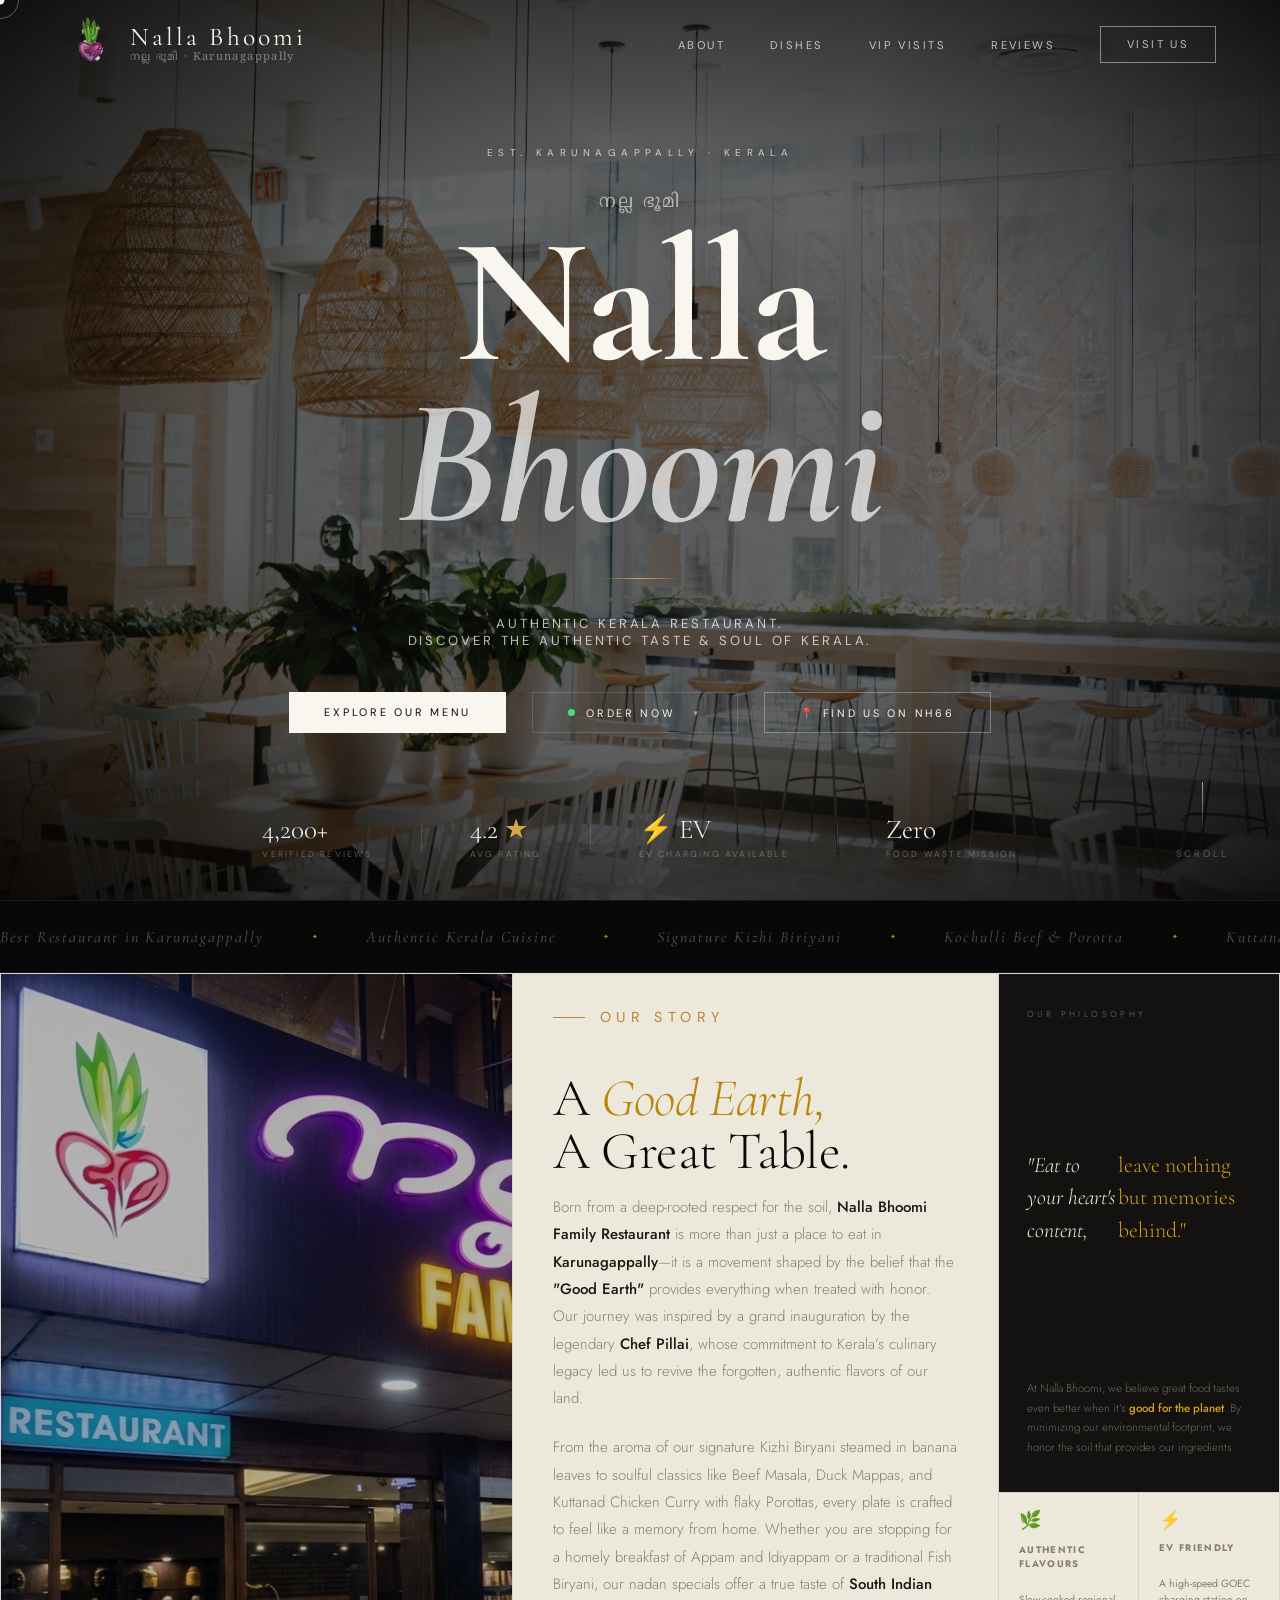
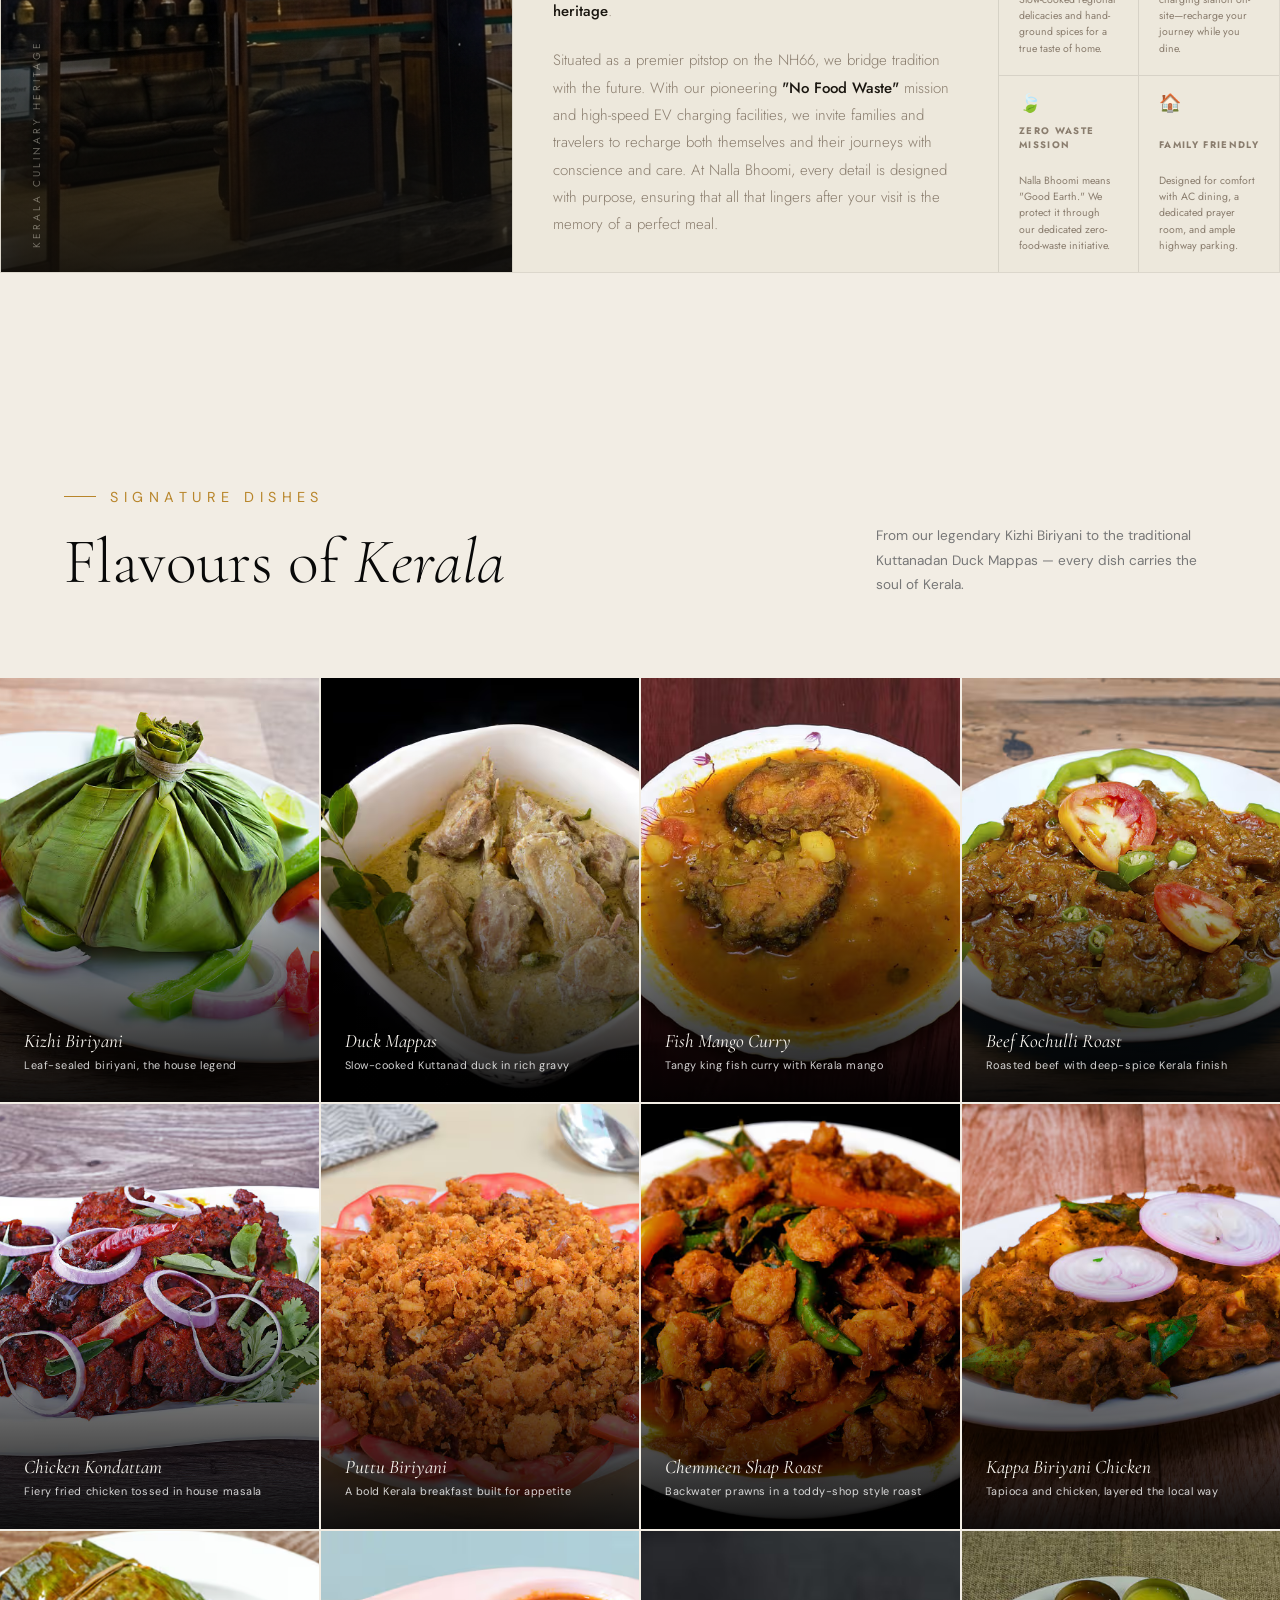
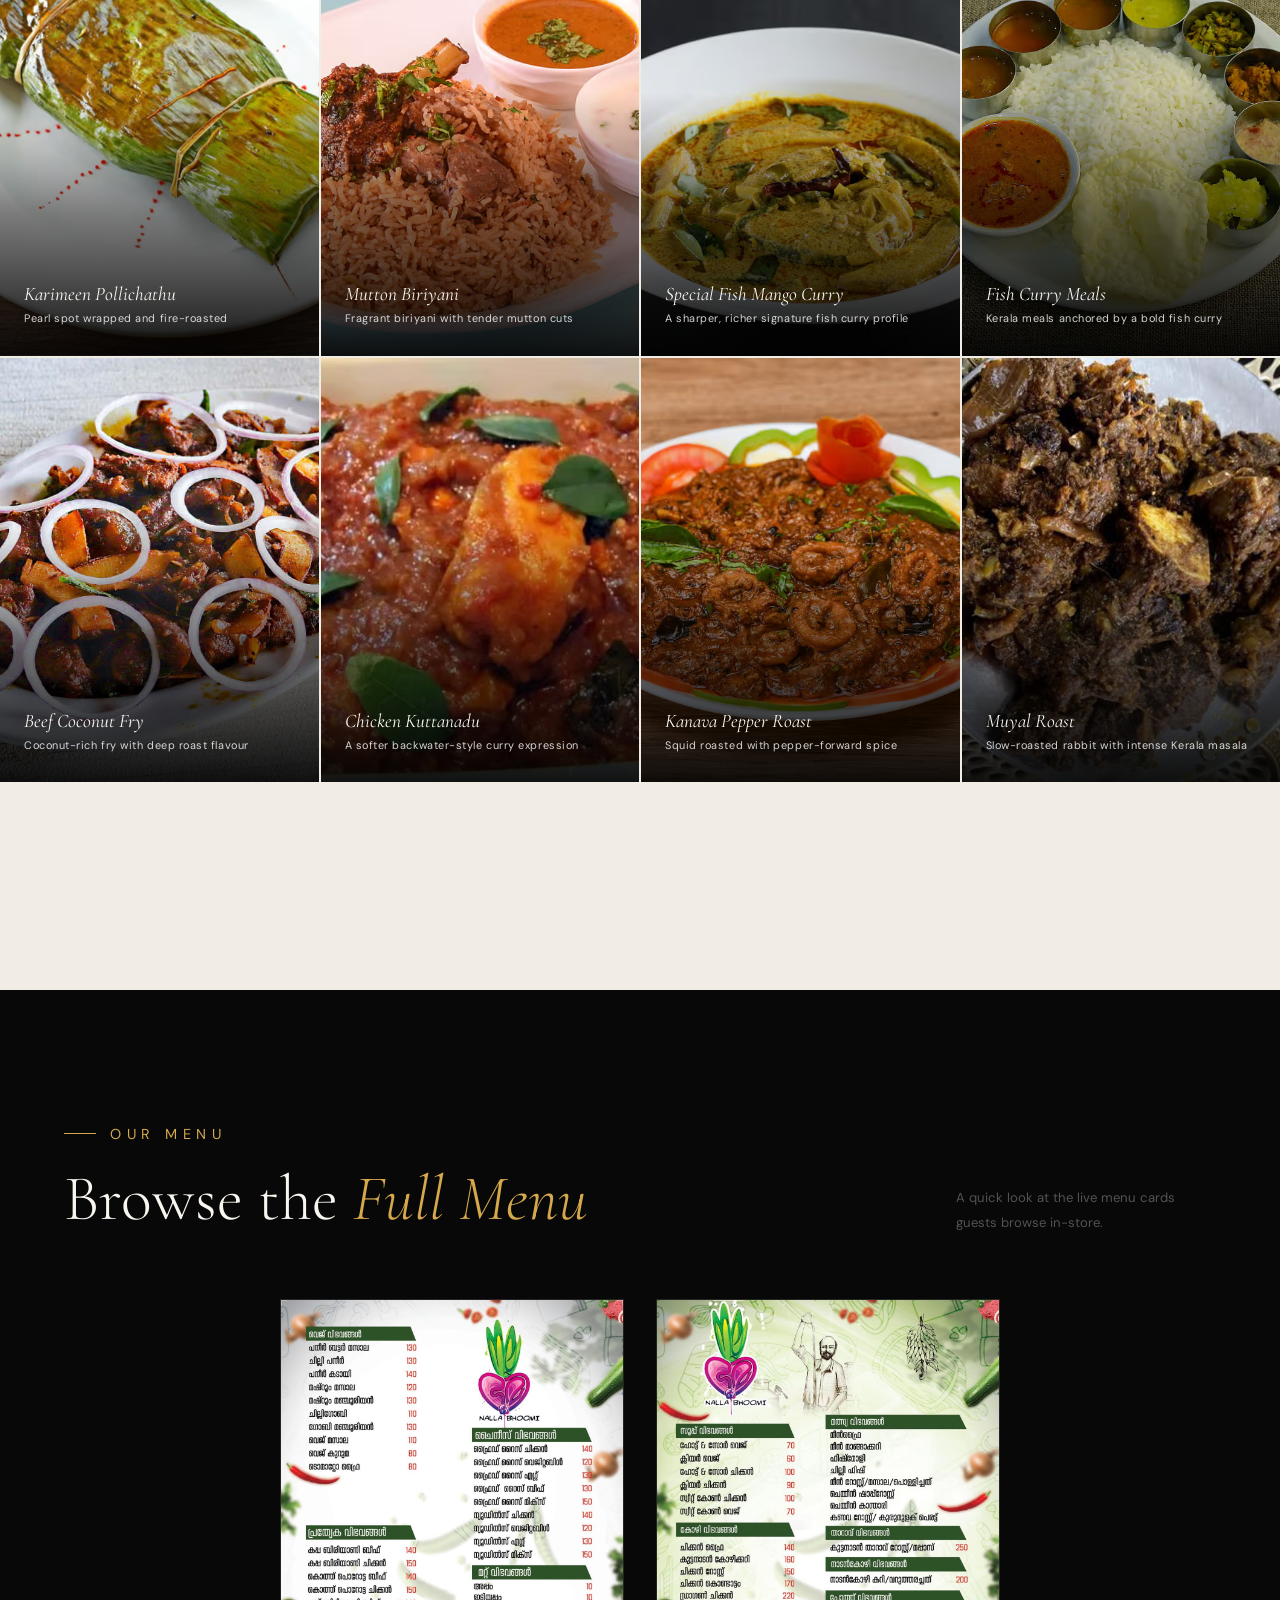
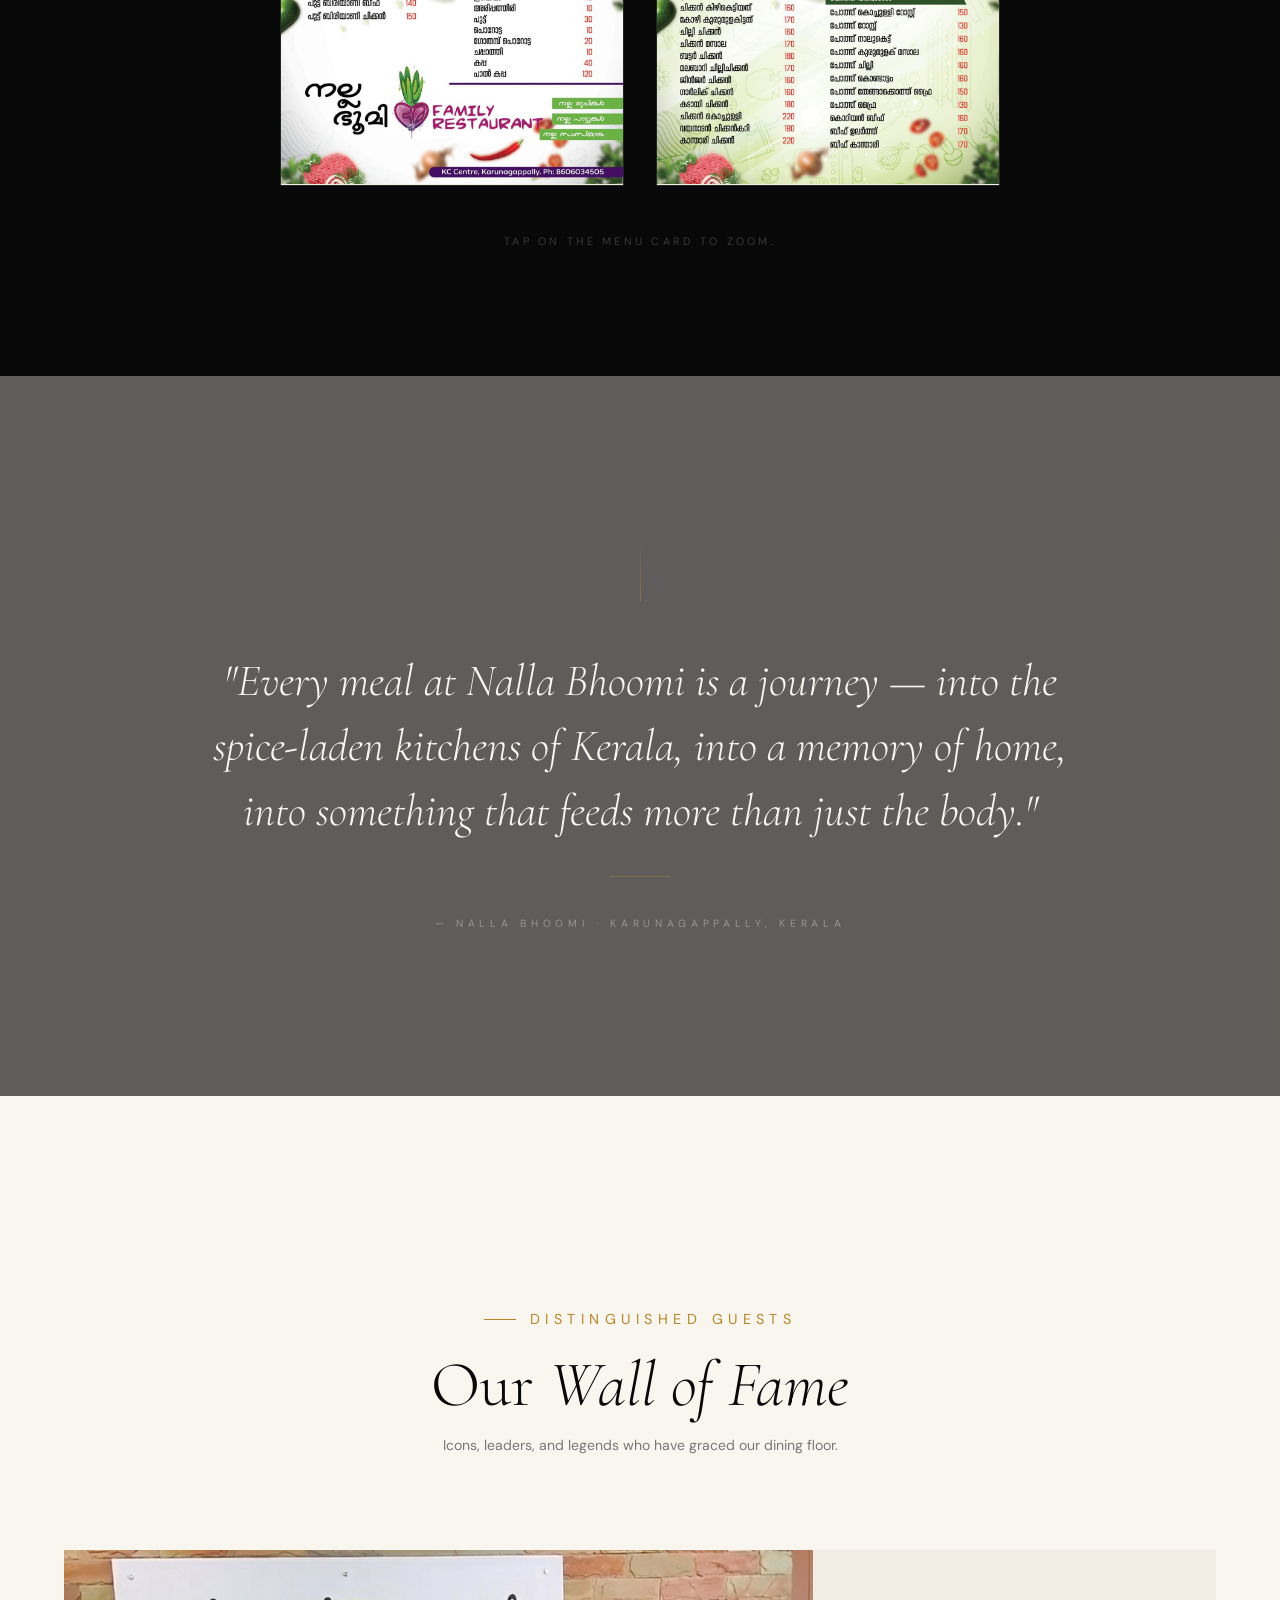
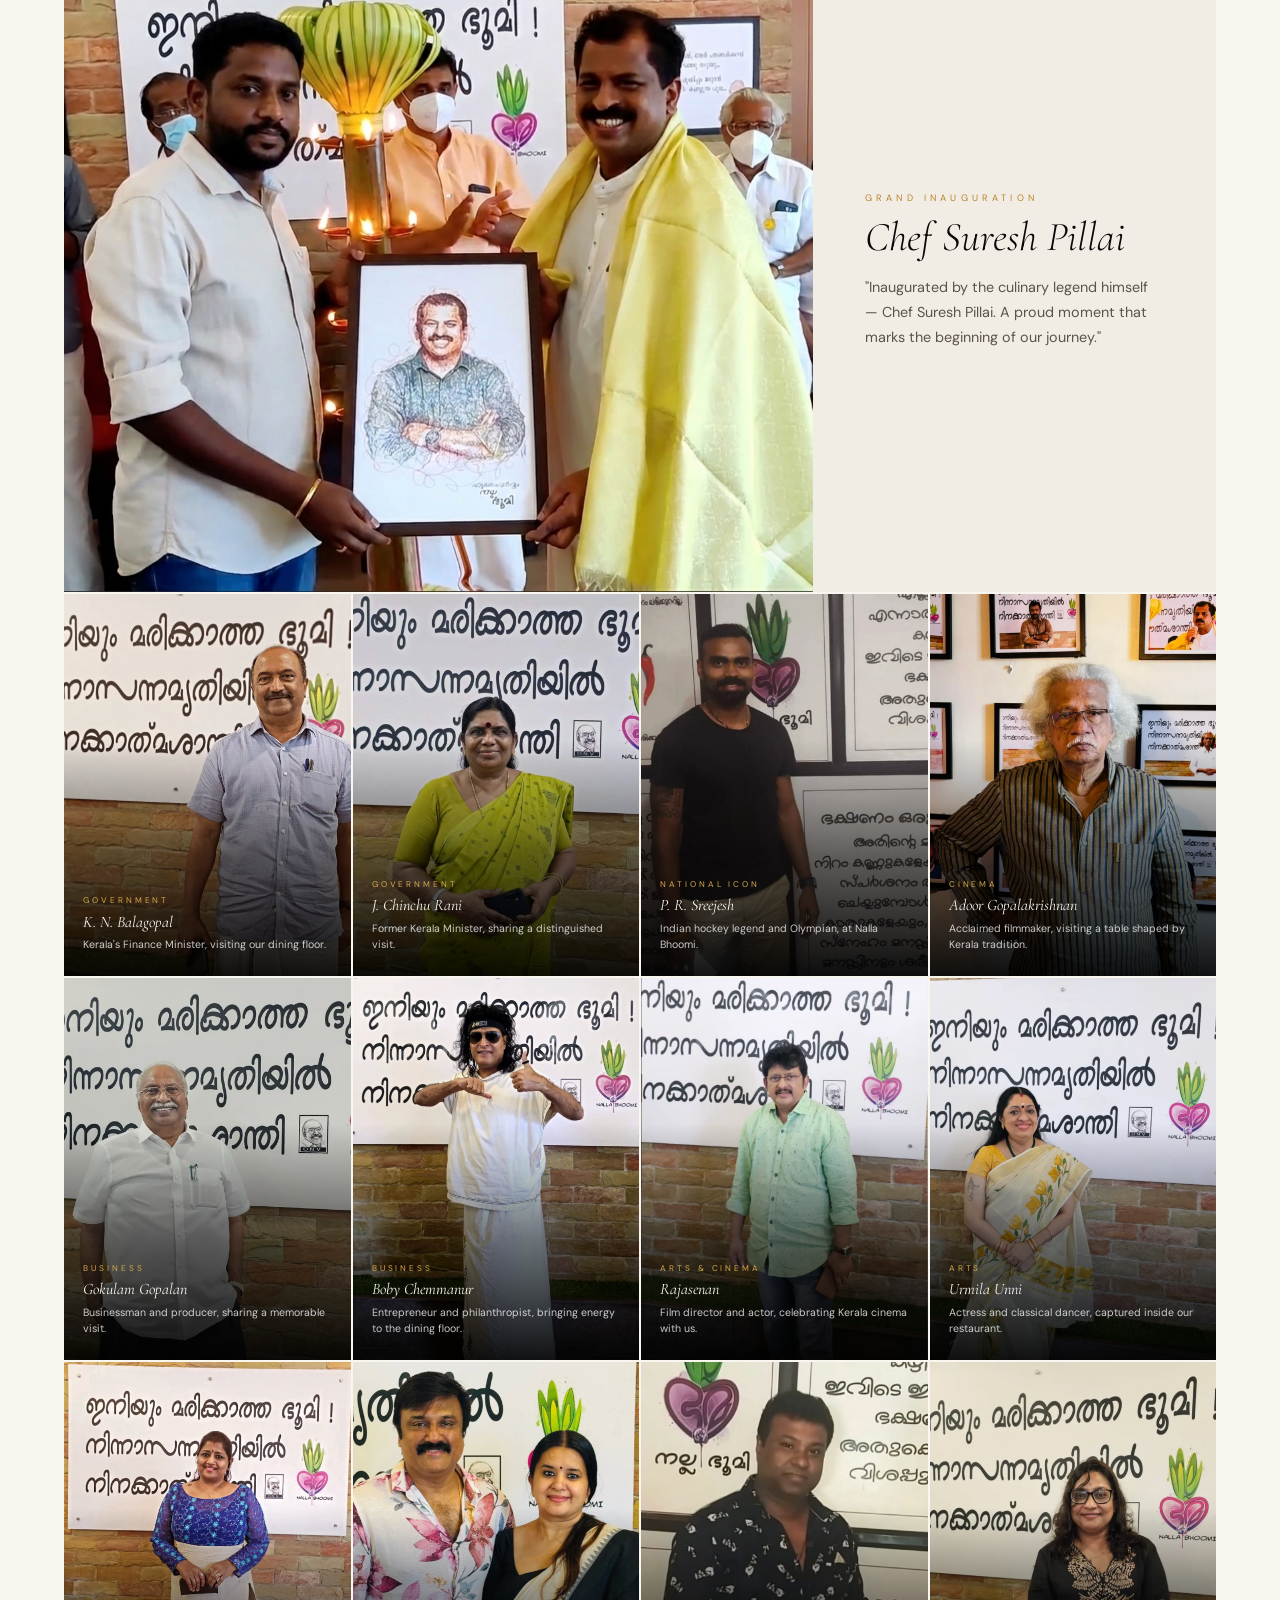
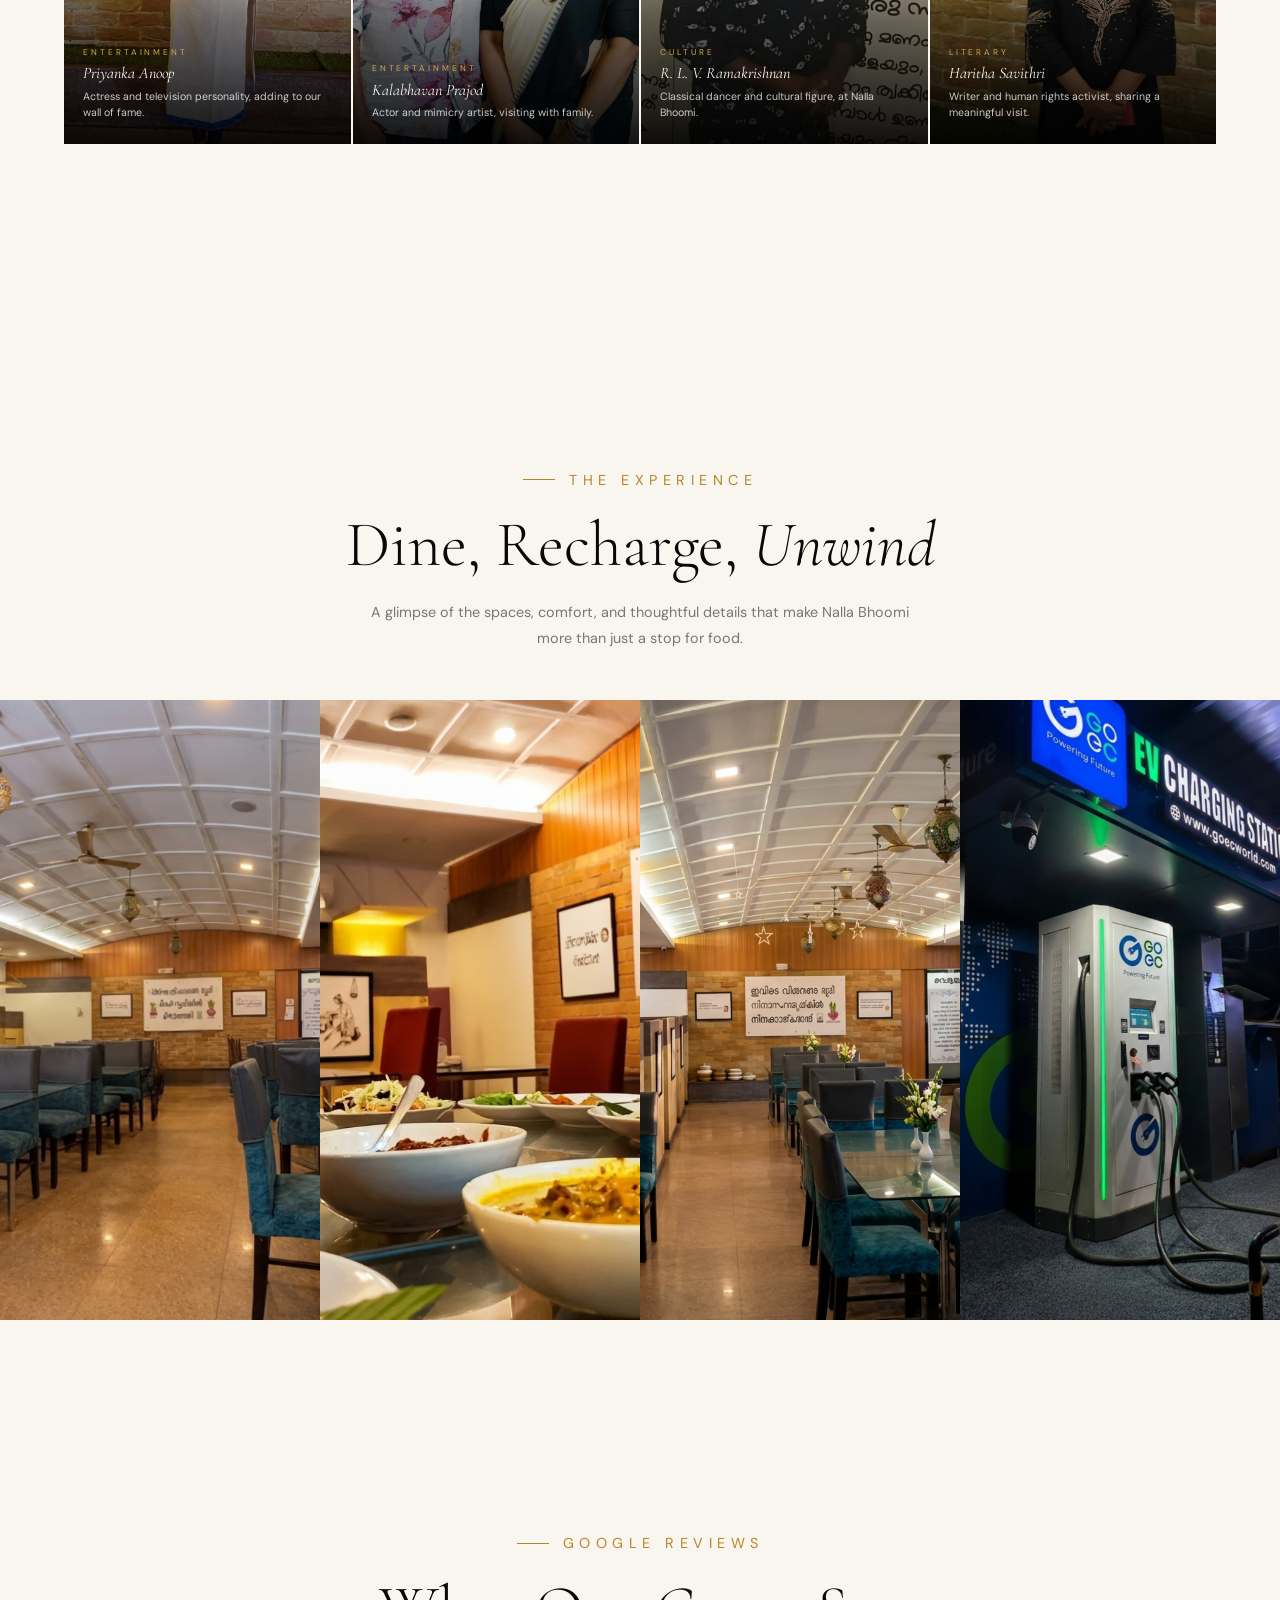
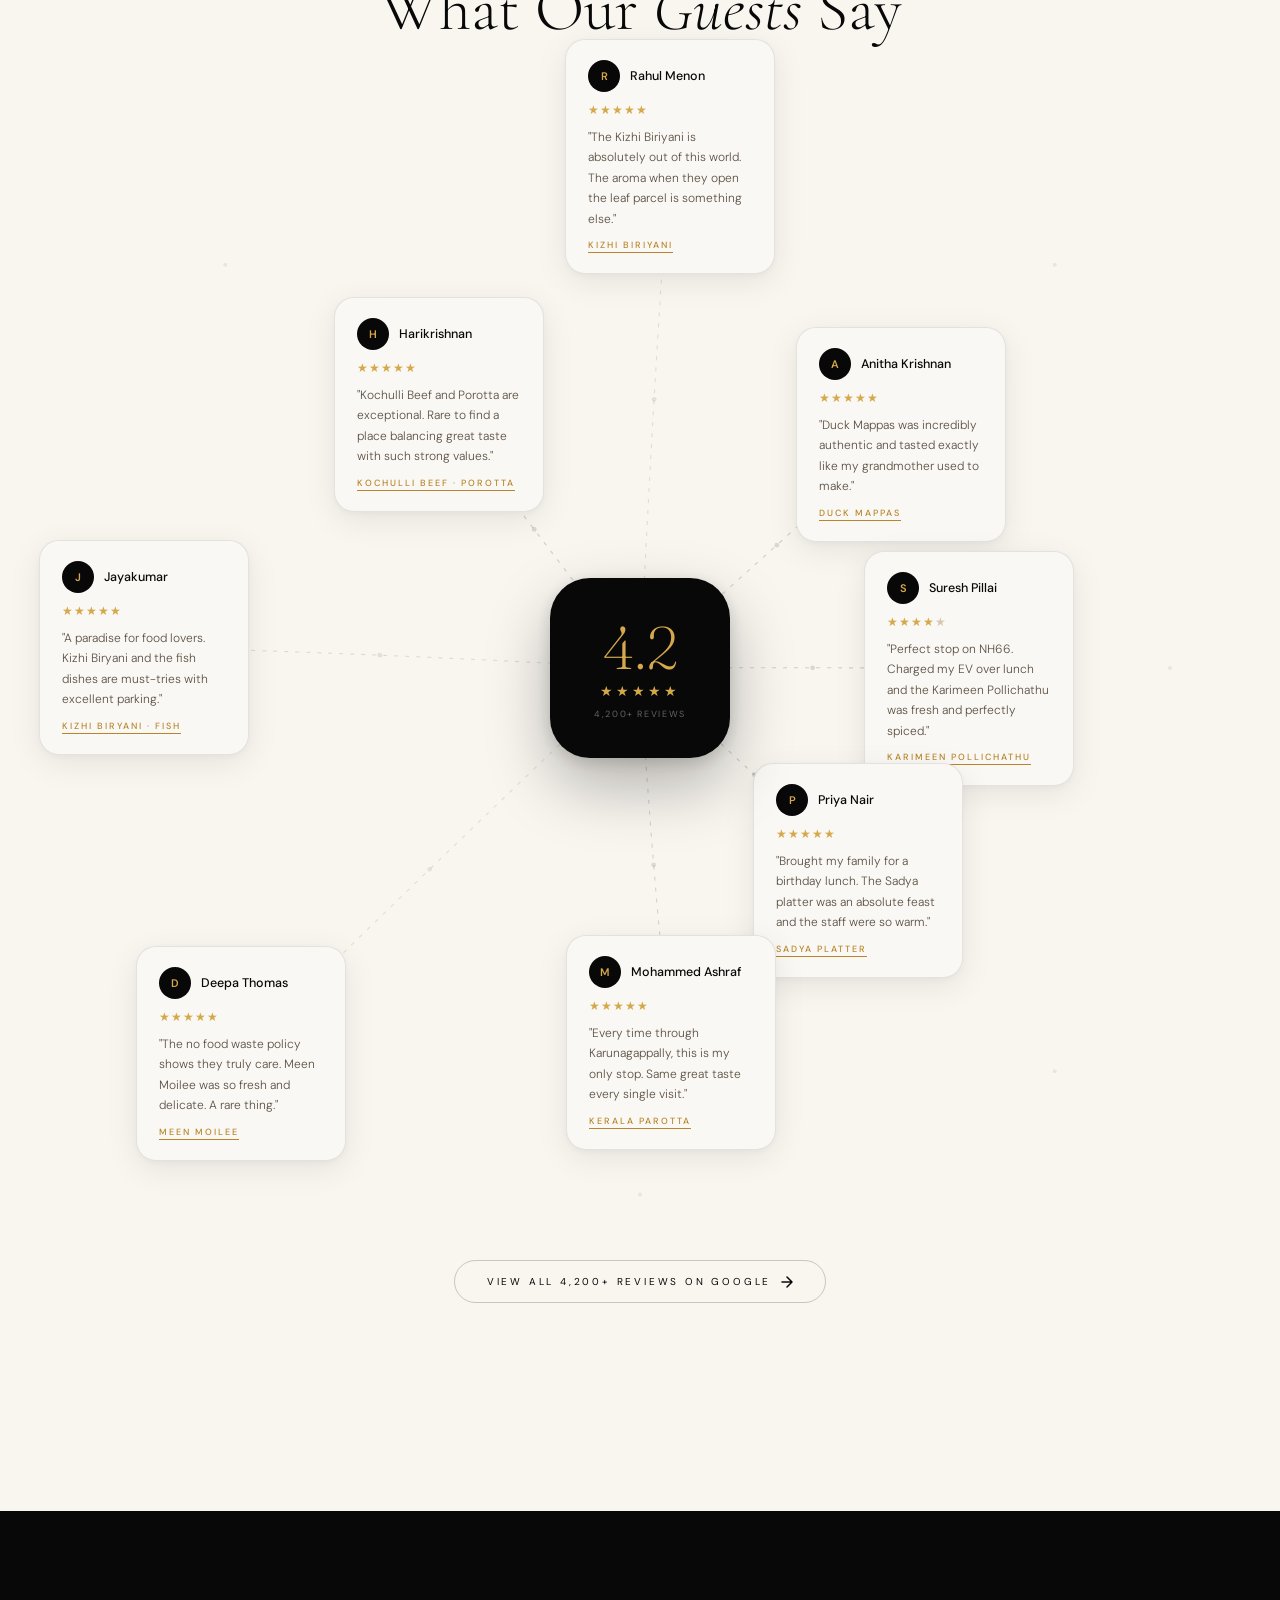
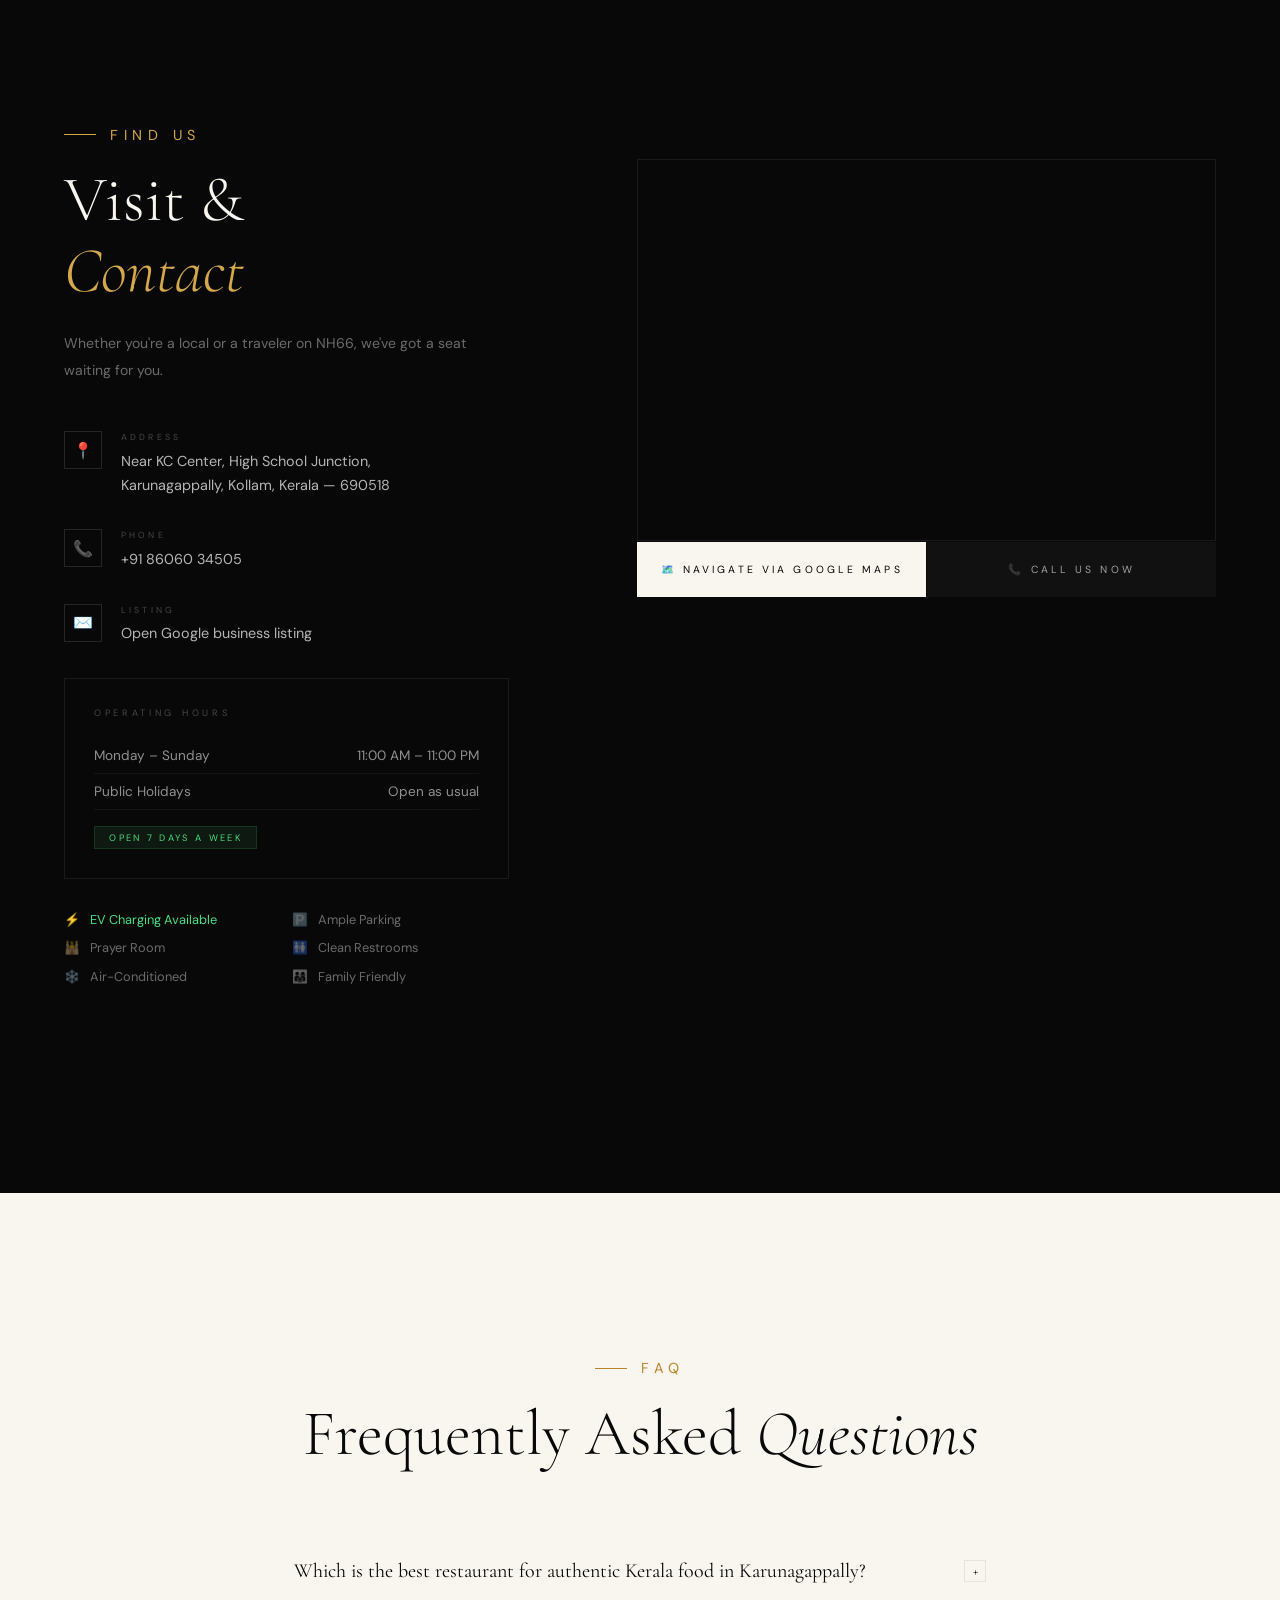
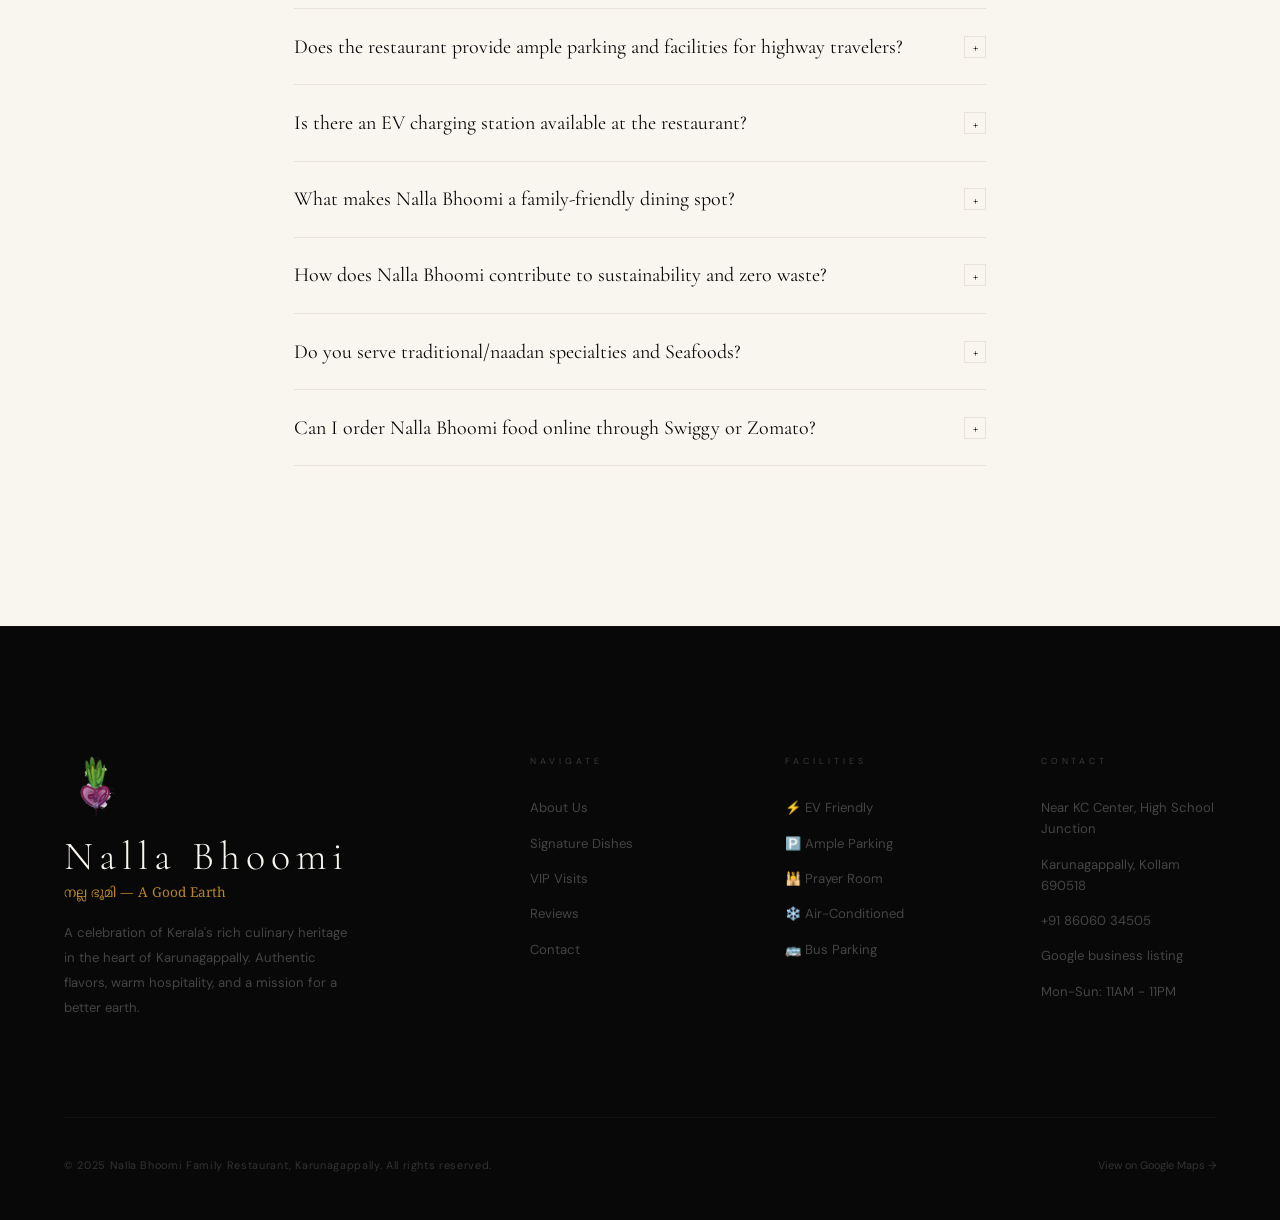
==== index.html @ 79437896 "Fix mobile hero behavior" ====
<!DOCTYPE html>
<html lang="en">
<head>
<meta charset="UTF-8">
<meta name="viewport" content="width=device-width, initial-scale=1.0">
<title>Nalla Bhoomi Family Restaurant Karunagappally | Best Kerala Food</title>
<meta name="description" content="Experience authentic Kerala traditions at Nalla Bhoomi, Karunagappally. Top-rated family dining with premium regional cuisine, EV charging, and a zero-waste mission.">
<link rel="preload" as="image" href="1image.jpg" fetchpriority="high">
<link href="https://fonts.googleapis.com/css2?family=Cormorant+Garamond:ital,wght@0,300;0,400;0,600;1,300;1,400;1,600&family=DM+Sans:wght@300;400;500&family=Fraunces:ital,opsz,wght@0,9..144,200;1,9..144,200&family=Jost:wght@300;400;500&family=Noto+Serif+Malayalam:wght@400;600&display=swap" rel="stylesheet">
<style>
*,*::before,*::after{margin:0;padding:0;box-sizing:border-box;}
:root{
  --black:#080808;
  --white:#f9f6f0;
  --off:#f2ede4;
  --gold:#b8852a;
  --gold-l:#d4a84b;
  --gray:#777;
  --light-gray:#e8e2d9;
}
html{scroll-behavior:smooth;}
body{font-family:'DM Sans',sans-serif;background:var(--white);color:var(--black);overflow-x:hidden;cursor:none;}
html,body{-ms-overflow-style:none;scrollbar-width:none;}
::-webkit-scrollbar{width:0;height:0;display:none;}

/* ─── CURSOR ─── */
#cur{position:fixed;width:9px;height:9px;background:var(--black);border-radius:50%;pointer-events:none;z-index:9999;transform:translate(-50%,-50%);transition:width .3s,height .3s,background .3s,opacity .3s;}
#cur-ring{position:fixed;width:38px;height:38px;border:1px solid rgba(0,0,0,.35);border-radius:50%;pointer-events:none;z-index:9998;transform:translate(-50%,-50%);transition:width .15s,height .15s,opacity .3s,border-color .3s;}
body.inv #cur{background:var(--white);}
body.inv #cur-ring{border-color:rgba(255,255,255,.3);}
#cur.hover{width:12px;height:12px;}
#cur-ring.hover{width:54px;height:54px;opacity:.28;}


/* ─── LOGO ─── */
.nav-logo-img { width: 54px; height: 54px; object-fit: contain; flex-shrink: 0; }
.nav-logo { display: flex; align-items: center; gap: .75rem; text-decoration: none; }
.nav-logo-text { display: flex; flex-direction: column; line-height: 1; }
.ft-logo-img { width: 64px; height: 64px; object-fit: contain; margin-bottom: .5rem; }


/* ─── ORDER DROPDOWN BUTTON ─── */
.h-order-wrap{position:relative;display:inline-block;z-index:30;}
.h-order-btn{background:transparent;color:var(--white);padding:.8rem 2.2rem;font-size:.68rem;letter-spacing:.25em;text-transform:uppercase;text-decoration:none;transition:all .3s;display:inline-flex;align-items:center;gap:.7rem;border:1px solid rgba(255,255,255,.15);cursor:none;font-family:'DM Sans',sans-serif;}
.h-order-btn:hover,.h-order-btn.active{border-color:rgba(255,255,255,.5);background:rgba(255,255,255,.05);}
.h-order-dot{width:7px;height:7px;border-radius:50%;background:#4ade80;flex-shrink:0;animation:calldot 1.8s ease-in-out infinite;}
.h-order-arrow{font-size:.5rem;opacity:.5;transition:transform .3s;margin-left:.3rem;}
.h-order-btn.active .h-order-arrow{transform:rotate(180deg);}
@keyframes calldot{0%,100%{opacity:1;transform:scale(1);}50%{opacity:.4;transform:scale(.7);}}
.h-order-drop{position:absolute;bottom:calc(100% + 10px);left:50%;transform:translateX(-50%);min-width:220px;background:rgba(8,8,8,.96);border:1px solid rgba(255,255,255,.12);backdrop-filter:blur(16px);display:none;flex-direction:column;z-index:100;overflow:hidden;box-shadow:0 24px 60px rgba(0,0,0,.35);}
.h-order-drop.open{display:flex;}
.h-order-item{display:flex;align-items:center;gap:.8rem;padding:1rem 1.4rem;text-decoration:none;color:rgba(255,255,255,.65);font-size:.65rem;letter-spacing:.2em;text-transform:uppercase;font-family:'DM Sans',sans-serif;transition:background .25s,color .25s;border-bottom:1px solid rgba(255,255,255,.06);}
.h-order-item:last-child{border-bottom:none;}
.h-order-item:hover{background:rgba(255,255,255,.05);color:var(--white);}
.h-order-item-dot{width:6px;height:6px;border-radius:50%;flex-shrink:0;}
.oi-call .h-order-item-dot{background:#4ade80;}
.oi-swiggy .h-order-item-dot{background:#fc8019;}
.oi-zomato .h-order-item-dot{background:#e23744;}
.h-order-item-label{display:flex;flex-direction:column;}
.h-order-item-label span:first-child{color:inherit;}
.h-order-item-label small{font-size:.55rem;color:rgba(255,255,255,.25);letter-spacing:.1em;text-transform:none;margin-top:.15rem;}

/* ─── LOADER ─── */
#loader{position:fixed;inset:0;background:var(--black);z-index:10000;display:flex;align-items:center;justify-content:center;flex-direction:column;transition:opacity .9s ease,visibility .9s ease;}
#loader.out{opacity:0;visibility:hidden;pointer-events:none;}
#loader > img{display:none;}
.ld-word{font-family:'Cormorant Garamond',serif;font-size:clamp(4rem,12vw,9rem);color:var(--white);font-weight:300;letter-spacing:.2em;overflow:hidden;display:flex;align-items:center;justify-content:center;gap:clamp(1rem,2vw,2rem);}
.ld-word img{width:clamp(72px,6.5vw,104px);height:auto;object-fit:contain;flex-shrink:0;}
.ld-ml{font-family:'Noto Serif Malayalam',serif;font-size:1.1rem;color:rgba(255,255,255,.3);letter-spacing:.2em;margin-top:.6rem;}
.ld-line{width:0;height:1px;background:linear-gradient(90deg,transparent,rgba(184,133,42,.8),transparent);margin-top:2rem;transition:width 1.6s cubic-bezier(.76,0,.24,1);}
.ld-line.on{width:220px;}
.ld-pct{font-size:.65rem;letter-spacing:.5em;text-transform:uppercase;color:rgba(255,255,255,.2);margin-top:1.2rem;transition:opacity .4s;}

/* ─── NAV ─── */
nav{position:fixed;top:0;left:0;right:0;z-index:500;padding:1rem 5vw;display:flex;justify-content:space-between;align-items:center;transition:transform .35s ease,opacity .35s ease,background .35s ease,backdrop-filter .35s ease,box-shadow .35s ease;will-change:transform,opacity;}
nav.nav-hidden{transform:translateY(-110%);opacity:0;pointer-events:none;}
.nav-logo{font-family:'Cormorant Garamond',serif;font-size:1.6rem;font-weight:400;color:var(--white);text-decoration:none;letter-spacing:.12em;}
.nav-logo span{font-family:'Noto Serif Malayalam',serif;font-size:.75rem;display:block;letter-spacing:.15em;color:rgba(255,255,255,.45);margin-top:1px;}
.nav-links{display:flex;gap:2.8rem;list-style:none;}
.nav-links a{color:rgba(255,255,255,.7);text-decoration:none;font-size:.7rem;letter-spacing:.22em;text-transform:uppercase;font-weight:400;position:relative;transition:color .3s;}
.nav-links a::after{content:'';position:absolute;bottom:-4px;left:0;width:0;height:1px;background:var(--white);transition:width .35s;}
.nav-links a:hover{color:var(--white);}
.nav-links a:hover::after{width:100%;}
.nav-cta{font-size:.65rem;letter-spacing:.2em;text-transform:uppercase;color:var(--white);text-decoration:none;border:1px solid rgba(255,255,255,.45);padding:.65rem 1.6rem;transition:all .3s;}
.nav-cta:hover{background:var(--white);color:var(--black);}

/* ─── MOBILE HERO EMBED ─── */
.hero-mobile-only{display:none;}
.hero-mobile-frame{width:100%;height:100%;border:0;display:block;}

/* ─── HERO ─── */
.hero{height:100vh;min-height:680px;background:var(--black);display:flex;flex-direction:column;align-items:center;justify-content:flex-start;position:relative;overflow:hidden;padding-top:90px;}
#h-bg{position:absolute;inset:0;background:url('1image.jpg') center/cover;opacity:.42;will-change:transform;}
.h-vignette{position:absolute;inset:0;background:radial-gradient(ellipse at center,rgba(0,0,0,.0) 45%,rgba(0,0,0,.85) 100%);}
.h-grain{position:absolute;inset:0;opacity:.04;background-image:url("data:image/svg+xml,%3Csvg viewBox='0 0 256 256' xmlns='http://www.w3.org/2000/svg'%3E%3Cfilter id='n'%3E%3CfeTurbulence type='fractalNoise' baseFrequency='0.9' numOctaves='4'/%3E%3C/filter%3E%3Crect width='100%25' height='100%25' filter='url(%23n)' opacity='1'/%3E%3C/svg%3E");background-size:200px;}
.h-content{position:relative;z-index:2;text-align:center;padding:0 2rem;flex:1;display:flex;flex-direction:column;align-items:center;justify-content:center;}
.h-eyebrow{font-size:.62rem;letter-spacing:.55em;text-transform:uppercase;color:rgba(255,255,255,.72);text-shadow:0 4px 18px rgba(0,0,0,.35);margin-bottom:2rem;opacity:0;transform:translateY(18px);animation:fu 1s ease 1.8s forwards;}
.h-ml{font-family:'Noto Serif Malayalam',serif;font-size:1.15rem;color:rgba(255,255,255,.58);text-shadow:0 4px 18px rgba(0,0,0,.35);letter-spacing:.1em;margin-bottom:.4rem;opacity:0;animation:fu 1s ease 2s forwards;}
.h-title{font-family:'Cormorant Garamond',serif;font-size:clamp(5rem,14vw,13rem);font-weight:300;color:var(--white);line-height:.9;letter-spacing:-.01em;opacity:0;transform:translateY(50px);animation:fu 1.4s cubic-bezier(.16,1,.3,1) 2.1s forwards;}
.h-title em{font-style:italic;color:rgba(255,255,255,.7);}
.h-rule{width:80px;height:1px;background:linear-gradient(90deg,transparent,var(--gold-l),transparent);margin:2.2rem auto;opacity:0;animation:fu 1s ease 2.5s forwards;}
.h-sub{font-size:.82rem;letter-spacing:.22em;text-transform:uppercase;color:rgba(255,255,255,.72);text-shadow:0 4px 18px rgba(0,0,0,.35);opacity:0;animation:fu 1s ease 2.7s forwards;}
.h-actions{display:flex;gap:1.6rem;justify-content:center;margin-top:2.7rem;opacity:0;animation:fu 1s ease 3s forwards;flex-wrap:wrap;}
.h-btn-p{background:var(--white);color:var(--black);padding:.8rem 2.2rem;font-size:.68rem;letter-spacing:.25em;text-transform:uppercase;text-decoration:none;transition:all .3s;}
.h-btn-p:hover{background:rgba(255,255,255,.92);transform:translateY(-2px);}
.h-btn-s{border:1px solid rgba(255,255,255,.3);color:var(--white);padding:.8rem 2.2rem;font-size:.68rem;letter-spacing:.25em;text-transform:uppercase;text-decoration:none;transition:all .3s;}
.h-btn-s:hover{border-color:var(--white);background:rgba(255,255,255,.08);}

.h-stats{position:relative;z-index:2;display:flex;justify-content:center;gap:3rem;opacity:0;animation:fu 1s ease 3.3s forwards;flex-wrap:nowrap;padding:0 4vw;margin-top:auto;padding-top:1.65rem;padding-bottom:2.5rem;}
.h-stat-num{font-family:'Cormorant Garamond',serif;font-size:1.7rem;font-weight:300;color:var(--white);line-height:1;}
.gold-star{color:var(--gold-l);text-shadow:0 0 14px rgba(212,168,75,.22),0 0 28px rgba(212,168,75,.12);}
.h-stat-lbl{font-size:.55rem;letter-spacing:.25em;text-transform:uppercase;color:rgba(255,255,255,.3);margin-top:.3rem;}
.h-divider{width:1px;height:30px;background:rgba(255,255,255,.12);align-self:center;}
.h-scroll{position:absolute;bottom:2.5rem;right:4vw;display:flex;flex-direction:column;align-items:center;gap:.8rem;color:rgba(255,255,255,.3);font-size:.6rem;letter-spacing:.3em;text-transform:uppercase;z-index:2;opacity:0;animation:fu 1s ease 3.5s forwards;}
.h-scroll-bar{width:1px;height:52px;background:linear-gradient(to bottom,rgba(255,255,255,.6),transparent);animation:sb 2s ease-in-out infinite;}
@keyframes sb{0%,100%{transform:scaleY(0);transform-origin:top;opacity:0;}50%{transform:scaleY(1);transform-origin:top;opacity:1;}}
@keyframes fu{to{opacity:1;transform:translateY(0);}}

/* ─── MARQUEE ─── */
.mq{background:var(--black);padding:1.6rem 0;overflow:hidden;border-top:1px solid #1a1a1a;border-bottom:1px solid #1a1a1a;}
.mq-track{display:flex;gap:3rem;animation:mq 28s linear infinite;white-space:nowrap;}
.mq-item{font-family:'Cormorant Garamond',serif;font-size:1rem;font-style:italic;color:rgba(255,255,255,.3);letter-spacing:.12em;flex-shrink:0;}
.mq-dot{color:var(--gold);font-size:.45rem;align-self:center;flex-shrink:0;}
@keyframes mq{from{transform:translateX(0);}to{transform:translateX(-50%);}}

/* ─── SHARED ─── */
.wrap{max-width:1280px;margin:0 auto;padding:0 5vw;}
.s-tag{display:inline-flex;align-items:center;gap:.9rem;font-size:.9rem;letter-spacing:.38em;text-transform:uppercase;color:var(--gold);margin-bottom:1.35rem;}
.s-tag::before{content:'';display:block;width:32px;height:1px;background:var(--gold);}
.s-title{font-family:'Cormorant Garamond',serif;font-size:clamp(2.4rem,5vw,4.5rem);font-weight:300;line-height:1.1;}
.s-title em{font-style:italic;}

/* ─── ABOUT ─── */
.about{padding:0;background:#ede8dc;overflow:hidden;}
.about .wrap{max-width:none;padding:0;width:100%;}
.about-panel{
  display:grid;
  grid-template-columns:40% 1px minmax(0,1.08fr) 1px 280px;
  background:#ede8dc;
  border:1px solid rgba(26,22,16,.08);
  width:100%;
  min-height:100svh;
  height:100svh;
}
.about-rule{background:rgba(26,22,16,.1);}
.about-photo{position:relative;overflow:hidden;min-height:0;height:100%;}
.about-photo-img{
  width:100%;
  height:100%;
  object-fit:cover;
  object-position:0% center;
  filter:brightness(.72) saturate(.9);
  transform:scale(1.02);
  animation:aboutPan 16s cubic-bezier(.45,0,.55,1) infinite alternate;
  will-change:object-position;
}
.about-photo-caption{
  position:absolute;
  left:0;
  right:0;
  bottom:0;
  padding:32px 28px 24px;
  background:linear-gradient(to top,rgba(14,12,9,.85) 0%,transparent 100%);
  display:flex;
  align-items:flex-end;
  justify-content:space-between;
}
.about-photo-caption-text{
  writing-mode:vertical-rl;
  text-orientation:mixed;
  transform:rotate(180deg);
  font-size:10px;
  letter-spacing:.3em;
  text-transform:uppercase;
  color:rgba(240,235,220,.4);
  font-weight:400;
  font-family:'Jost',sans-serif;
}
.about-photo-score{text-align:right;}
.about-photo-score-num{
  font-family:'Cormorant Garamond',serif;
  font-size:46px;
  font-weight:300;
  color:#d4a84b;
  line-height:1;
}
.about-photo-score-stars{
  display:block;
  margin-top:2px;
  font-size:13px;
  letter-spacing:3px;
  color:#d4a84b;
}
.about-photo-score-label{
  display:block;
  margin-top:3px;
  font-size:8.5px;
  letter-spacing:.22em;
  text-transform:uppercase;
  color:rgba(240,235,220,.35);
  font-family:'Jost',sans-serif;
}
.about-main{
  display:flex;
  flex-direction:column;
  justify-content:space-between;
  padding:34px 40px 30px;
  min-height:0;
  height:100%;
  overflow:hidden;
}
.about-eyebrow{
  display:flex;
  align-items:center;
  gap:10px;
  font-size:8px;
  letter-spacing:.42em;
  text-transform:uppercase;
  color:#b8860b;
  font-weight:500;
  font-family:'Jost',sans-serif;
}
.about-eyebrow::before{
  content:'';
  width:28px;
  height:1px;
  background:#b8860b;
}
.about-headline{
  flex:1;
  display:flex;
  align-items:center;
  padding:24px 0 16px;
}
.about-headline h2{
  font-family:'Cormorant Garamond',serif;
  font-size:clamp(40px,4.15vw,66px);
  font-weight:300;
  line-height:1;
  letter-spacing:-.01em;
}
.about-headline h2 em{font-style:italic;color:#b8860b;}
.about-body{
  font-family:'Jost',sans-serif;
  font-size:15px;
  line-height:1.82;
  color:#8a7d6e;
  font-weight:300;
  max-width:500px;
  margin-bottom:22px;
}
.about-body strong{color:#1a1610;font-weight:500;}
.about-feats{
  display:grid;
  grid-template-columns:1fr 1fr;
  gap:1px;
  background:rgba(26,22,16,.1);
  border:1px solid rgba(26,22,16,.1);
  border-radius:14px;
  overflow:hidden;
}
.about-feat{
  background:#ede8dc;
  padding:16px 18px;
  display:flex;
  align-items:flex-start;
  gap:12px;
  transition:background .25s ease;
}
.about-feat:hover{background:#e2dace;}
.about-feat-icon{font-size:19px;flex-shrink:0;margin-top:1px;}
.about-feat-t{
  font-family:'Jost',sans-serif;
  font-size:13px;
  font-weight:500;
  letter-spacing:.03em;
  margin-bottom:3px;
}
.about-feat-d{
  font-family:'Jost',sans-serif;
  font-size:11px;
  color:#8a7d6e;
  font-weight:300;
  line-height:1.55;
}
.about-bottom{
  display:flex;
  align-items:center;
  justify-content:space-between;
  padding-top:20px;
  margin-top:20px;
  border-top:1px solid rgba(26,22,16,.1);
}
.about-location{
  font-family:'Jost',sans-serif;
  font-size:10.5px;
  letter-spacing:.12em;
  color:#8a7d6e;
  text-transform:uppercase;
}
.about-cta{
  display:inline-flex;
  align-items:center;
  gap:10px;
  font-family:'Jost',sans-serif;
  font-size:9.5px;
  letter-spacing:.3em;
  text-transform:uppercase;
  font-weight:500;
  color:#1a1610;
  text-decoration:none;
  border-bottom:1px solid currentColor;
  padding-bottom:2px;
  transition:gap .3s,color .2s;
}
.about-cta:hover{gap:16px;color:#b8860b;}
.about-sidebar{display:flex;flex-direction:column;overflow:hidden;}
.about-manifesto{
  background:#141210;
  flex:1;
  padding:34px 28px;
  display:flex;
  flex-direction:column;
  justify-content:space-between;
}
.about-manifesto-label{
  font-family:'Jost',sans-serif;
  font-size:8.5px;
  letter-spacing:.4em;
  text-transform:uppercase;
  color:rgba(240,235,220,.3);
  margin-bottom:16px;
}
.about-manifesto-quote{
  font-family:'Cormorant Garamond',serif;
  font-size:clamp(18px,1.7vw,24px);
  font-weight:300;
  font-style:italic;
  line-height:1.5;
  color:#f0ebe0;
  flex:1;
  display:flex;
  align-items:center;
}
.about-manifesto-quote span{color:#d4a017;font-style:normal;}
.about-manifesto-footer{
  margin-top:20px;
  font-family:'Jost',sans-serif;
  font-size:11.5px;
  line-height:1.7;
  color:rgba(240,235,220,.4);
  font-weight:300;
}
.about-manifesto-footer strong{color:#d4a017;font-weight:500;}
.about-stats{
  border-top:1px solid rgba(26,22,16,.1);
  display:grid;
  grid-template-columns:1fr 1fr;
}
.about-stat{
  min-height:132px;
  padding:18px 20px;
  border-bottom:1px solid rgba(26,22,16,.1);
  border-right:1px solid rgba(26,22,16,.1);
  transition:background .2s;
  display:flex;
  flex-direction:column;
  justify-content:space-between;
  gap:12px;
}
.about-stat:hover{background:#e2dace;}
.about-stat:nth-child(2n){border-right:none;}
.about-stat:nth-last-child(-n+2){border-bottom:none;}
.about-stat-icon{
  font-size:18px;
  line-height:1;
}
.about-stat-num{
  font-family:'Cormorant Garamond',serif;
  font-size:26px;
  font-weight:300;
  color:#b8860b;
  line-height:1;
}
.about-stat-label{
  font-family:'Jost',sans-serif;
  font-size:9.5px;
  letter-spacing:.14em;
  text-transform:uppercase;
  color:#8a7d6e;
}
.about-stat-copy{
  font-family:'Jost',sans-serif;
  font-size:10.5px;
  line-height:1.55;
  color:#8a7d6e;
}
@keyframes aboutPan{
  from{object-position:0% center;}
  to{object-position:50% center;}
}

/* ─── DISHES ─── */
.dishes{padding:13rem 0;background:var(--off);}
.dishes-head{display:flex;justify-content:space-between;align-items:flex-end;margin-bottom:5rem;}
.dishes-grid{display:grid;grid-template-columns:repeat(4,1fr);gap:2px;}
.dish-card{position:relative;aspect-ratio:3/4;overflow:hidden;cursor:none;background:#ddd6c8;}
.dish-card img,.dish-ph-wrap{width:100%;height:100%;object-fit:cover;display:block;}
.dish-ph-wrap{display:flex;flex-direction:column;align-items:center;justify-content:center;gap:.7rem;background:linear-gradient(145deg,#e8dfd3,#d5cab8);}
.dish-ph-icon{font-size:2.2rem;opacity:.45;}
.dish-ph-name{font-family:'Cormorant Garamond',serif;font-size:.95rem;font-style:italic;color:#7a6e60;text-align:center;padding:0 .8rem;line-height:1.4;}
.dish-ph-hint{font-size:.58rem;letter-spacing:.15em;text-transform:uppercase;color:#a89d8e;margin-top:.1rem;}
.dish-card img{transition:transform .8s cubic-bezier(.76,0,.24,1),filter .5s;}
.dish-card:hover img{transform:scale(1.1);filter:brightness(1.08);}
.dish-overlay{position:absolute;inset:0;background:linear-gradient(to top,rgba(0,0,0,.92) 0%,rgba(0,0,0,.5) 34%,transparent 62%);opacity:1;transition:opacity .4s;}
.dish-card:hover .dish-overlay{opacity:1;}
.dish-info{position:absolute;bottom:0;left:0;right:0;padding:1.8rem 1.5rem;transform:none;transition:transform .45s;}
.dish-card:hover .dish-info{transform:none;}
.dish-name{font-family:'Cormorant Garamond',serif;font-size:1.2rem;font-style:italic;color:var(--white);display:block;}
.dish-desc{font-size:.68rem;color:rgba(255,255,255,.82);margin-top:.3rem;letter-spacing:.05em;}
.dish-tag{font-size:.55rem;letter-spacing:.35em;text-transform:uppercase;color:var(--gold-l);margin-bottom:.4rem;opacity:1;transform:none;transition:opacity .4s .05s,transform .4s .05s;}
.dish-card:hover .dish-tag{opacity:1;transform:none;}

/* ─── MENU GALLERY ─── */
.menu-gal{background:var(--black);}
.mg-header{padding:8rem 5vw 4rem;display:flex;justify-content:space-between;align-items:flex-end;}
.mg-header .s-title{color:var(--white);}
.mg-header .s-title em{color:var(--gold-l);}
.mg-header .s-tag::before{background:var(--gold-l);}
.mg-header .s-tag{color:var(--gold-l);}
.mg-grid{display:grid;grid-template-columns:repeat(2,minmax(344px,344px));justify-content:center;gap:2rem;padding:0 5vw;}
.mg-item{position:relative;width:344px;height:487px;overflow:hidden;cursor:none;background:#111;border:1px solid rgba(255,255,255,.08);}
.mg-item img{width:100%;height:100%;object-fit:contain;object-position:center top;transition:transform .7s ease,filter .5s;filter:grayscale(0%);background:#f3eee5;}
.mg-item:hover img{transform:scale(1.02);filter:grayscale(0%);}
.mg-ph{display:flex;flex-direction:column;align-items:center;justify-content:center;gap:1rem;height:100%;min-height:320px;}
.mg-ph-icon{font-size:3rem;opacity:.2;}
.mg-ph-lbl{font-size:.7rem;letter-spacing:.3em;text-transform:uppercase;color:rgba(255,255,255,.2);}
.mg-overlay{position:absolute;inset:0;background:rgba(0,0,0,.22);display:flex;align-items:center;justify-content:center;opacity:0;transition:opacity .4s;}
.mg-item:hover .mg-overlay{opacity:1;}
.mg-overlay-label{display:none;}
.mg-footer{padding:3rem 5vw 8rem;text-align:center;}

/* ─── PULLQUOTE ─── */
.pullquote{height:80vh;position:relative;overflow:hidden;display:flex;align-items:center;justify-content:center;}
#pq-bg{position:absolute;inset:-22%;background:url('bg13.png') center/cover;filter:grayscale(55%);will-change:transform;}
.pq-overlay{position:absolute;inset:0;background:rgba(0,0,0,.62);}
.pq-content{position:relative;z-index:2;text-align:center;padding:0 8vw;max-width:1100px;}
.pq-line-top{width:1px;height:60px;background:linear-gradient(to bottom,transparent,rgba(184,133,42,.5));margin:0 auto 3rem;}
.pq-quote{font-family:'Cormorant Garamond',serif;font-size:clamp(1.8rem,3.5vw,4rem);font-weight:300;font-style:italic;line-height:1.45;color:var(--white);}
.pq-author{font-size:.65rem;letter-spacing:.45em;text-transform:uppercase;color:rgba(255,255,255,.35);margin-top:2.5rem;}
.pq-line-bot{width:60px;height:1px;background:rgba(184,133,42,.4);margin:2rem auto 0;}

/* ─── VIP ─── */
.vip{padding:13rem 0;background:var(--white);}
.vip-head{text-align:center;margin-bottom:6rem;}
.vip-head .s-tag{justify-content:center;}
.vip-featured{position:relative;display:grid;grid-template-columns:minmax(0,1.3fr) minmax(320px,.7fr);min-height:520px;overflow:hidden;cursor:none;background:var(--off);margin-bottom:2px;}
.vip-featured img{grid-column:1;width:100%;height:100%;object-fit:cover;object-position:center;transition:transform .7s ease;filter:none;}
.vip-featured:hover img{transform:scale(1.01);}
.vip-feat-overlay{display:none;}
.vip-feat-label{position:static;grid-column:2;display:flex;flex-direction:column;justify-content:center;padding:3.5rem 3.25rem;background:var(--off);}
.vip-feat-cat{font-size:.58rem;letter-spacing:.45em;text-transform:uppercase;color:var(--gold);margin-bottom:.85rem;}
.vip-feat-name{font-family:'Cormorant Garamond',serif;font-size:clamp(2.2rem,3.2vw,3.4rem);font-weight:300;font-style:italic;color:var(--black);line-height:1.02;}
.vip-feat-caption{font-size:.9rem;color:#5a5349;margin-top:1rem;max-width:420px;line-height:1.75;}
/* Featured placeholder */
.vip-feat-ph{width:100%;height:100%;display:flex;flex-direction:column;align-items:center;justify-content:center;gap:1rem;background:var(--black);}
.vip-feat-ph-icon{font-size:4rem;opacity:.15;}
.vip-feat-ph-lbl{font-family:'Cormorant Garamond',serif;font-size:1.1rem;font-style:italic;color:rgba(255,255,255,.15);letter-spacing:.1em;}
/* Cards */
.vip-cards{display:grid;grid-template-columns:repeat(4,1fr);gap:2px;}
.vip-card{position:relative;aspect-ratio:3/4;overflow:hidden;cursor:none;background:#e0d9cf;}
.vip-card img{width:100%;height:100%;object-fit:cover;transition:transform .7s ease;filter:none;}
.vip-card:hover img{transform:scale(1.08);filter:none;}
.vip-card.img-balagopal img{object-position:58% center;}
.vip-card.img-sreejesh img{object-position:40% center;}
.vip-ph{display:flex;flex-direction:column;align-items:center;justify-content:center;height:100%;gap:.5rem;background:linear-gradient(145deg,#e5ddd3,#cfc5b5);}
.vip-ph-icon{font-size:2rem;opacity:.3;}
.vip-ph-name{font-family:'Cormorant Garamond',serif;font-size:.88rem;font-style:italic;color:#7a6e60;text-align:center;padding:0 .6rem;line-height:1.4;}
.vip-ph-role{font-size:.58rem;letter-spacing:.12em;text-transform:uppercase;color:#a89d8e;text-align:center;padding:0 .4rem;}
.vip-card-overlay{position:absolute;inset:0;background:linear-gradient(to top,rgba(0,0,0,.92) 0%,rgba(0,0,0,.52) 32%,transparent 62%);opacity:1;transition:opacity .4s;}
.vip-card:hover .vip-card-overlay{opacity:1;}
.vip-card-info{position:absolute;bottom:0;left:0;right:0;padding:1.4rem 1.2rem;transform:none;transition:transform .4s;}
.vip-card:hover .vip-card-info{transform:none;}
.vip-card-cat{font-size:.52rem;letter-spacing:.35em;text-transform:uppercase;color:var(--gold-l);margin-bottom:.35rem;}
.vip-card-name{font-family:'Cormorant Garamond',serif;font-size:1rem;font-style:italic;color:var(--white);line-height:1.3;}
.vip-card-caption{font-size:.66rem;color:rgba(255,255,255,.78);margin-top:.3rem;line-height:1.55;}

/* ─── GALLERY STRIP ─── */
.gallery-head{
  padding:7rem 5vw 3rem;
  background:var(--white);
  text-align:center;
}
.gallery-head .s-tag{
  justify-content:center;
}
.gallery-head-copy{
  max-width:560px;
  margin:1.2rem auto 0;
  font-size:.9rem;
  line-height:1.8;
  color:var(--gray);
}
.gallery-strip{display:flex;height:min(52vw,620px);}
.gl{flex:1;overflow:hidden;position:relative;transition:flex .85s cubic-bezier(.76,0,.24,1);cursor:none;}
.gl:hover{flex:2.8;}
.gl img{width:100%;height:100%;object-fit:cover;filter:none;transform:scale(1.02);transition:transform .8s;}
.gl:hover img{filter:none;transform:scale(1);}
.gl-lbl{display:none;}
.img-open{cursor:pointer;}

/* ─── REVIEWS ─── */
.reviews{padding:13rem 0;background:var(--white);overflow:hidden;}
.reviews-top{display:flex;justify-content:center;align-items:flex-end;margin-bottom:4rem;flex-wrap:wrap;gap:2rem;}
.reviews-head{text-align:center;}
.reviews-shell{max-width:1200px;margin:0 auto;}
.rc-scene{
  position:relative;
  width:100%;
  height:min(96vw,1120px);
  max-height:1120px;
  min-height:720px;
}
.rc-canvas{
  position:absolute;
  inset:0;
  width:100%;
  height:100%;
  pointer-events:none;
  z-index:0;
}
.rc-hub{
  position:absolute;
  z-index:10;
  transform:translate(-50%,-50%);
  opacity:0;
  animation:rcScaleIn .8s cubic-bezier(.34,1.56,.64,1) forwards .3s;
}
.rc-hub-box{
  width:180px;
  height:180px;
  background:var(--black);
  border-radius:40px;
  display:flex;
  flex-direction:column;
  align-items:center;
  justify-content:center;
  box-shadow:0 28px 64px rgba(0,0,0,.28),0 4px 16px rgba(0,0,0,.14);
}
.rc-score,
.rc-mobile-score-num{
  font-family:'Fraunces','Cormorant Garamond',serif;
  font-size:60px;
  font-weight:200;
  color:var(--gold-l);
  line-height:1;
}
.rc-hub-stars,
.rc-mobile-score-stars,
.rc-card-stars{
  color:var(--gold-l);
}
.rc-hub-stars{font-size:14px;letter-spacing:3px;margin-top:5px;}
.rc-hub-label,
.rc-mobile-score-label{
  font-size:9px;
  letter-spacing:.18em;
  text-transform:uppercase;
}
.rc-hub-label{color:rgba(249,246,240,.38);margin-top:8px;}
.rc-card{
  position:absolute;
  width:210px;
  padding:20px 22px;
  background:#faf8f4;
  border:1px solid rgba(8,8,8,.09);
  border-radius:20px;
  box-shadow:0 8px 32px rgba(0,0,0,.08),0 2px 8px rgba(0,0,0,.04);
  z-index:5;
  opacity:0;
  will-change:transform;
  transition:box-shadow .3s ease,opacity .5s ease;
}
.rc-card:hover{
  box-shadow:0 20px 56px rgba(0,0,0,.13),0 4px 16px rgba(0,0,0,.07);
  z-index:20;
}
.rc-card-header{display:flex;align-items:center;gap:10px;margin-bottom:10px;}
.rc-avatar{
  width:32px;
  height:32px;
  border-radius:50%;
  background:var(--black);
  color:var(--gold-l);
  display:flex;
  align-items:center;
  justify-content:center;
  font-size:11px;
  font-weight:600;
  flex-shrink:0;
}
.rc-card-name{font-size:12.5px;font-weight:500;}
.rc-card-stars{font-size:12px;letter-spacing:1px;margin-bottom:9px;}
.rc-card-stars .off{color:#d4c9b0;}
.rc-card-text{font-size:12px;line-height:1.7;color:#5a4e42;font-weight:300;}
.rc-card-dish{
  display:inline-block;
  margin-top:10px;
  font-size:9px;
  letter-spacing:.22em;
  text-transform:uppercase;
  color:var(--gold);
  font-weight:500;
  border-bottom:1px solid currentColor;
  padding-bottom:1px;
}
.reviews-cta{text-align:center;margin-top:2rem;}
.g-btn{
  display:inline-flex;
  align-items:center;
  gap:10px;
  padding:14px 32px;
  border:1px solid rgba(8,8,8,.2);
  border-radius:100px;
  font-size:10px;
  letter-spacing:.28em;
  text-transform:uppercase;
  text-decoration:none;
  color:var(--black);
  transition:all .3s ease;
}
.g-btn:hover{background:var(--black);color:var(--white);border-color:var(--black);gap:16px;}
.rc-mobile{display:none;}
.rc-mobile-score-pill{
  display:flex;
  align-items:center;
  justify-content:center;
  gap:16px;
  margin:0 auto 28px;
  width:fit-content;
  background:var(--black);
  border-radius:100px;
  padding:14px 28px;
  box-shadow:0 12px 32px rgba(0,0,0,.18);
  opacity:0;
  animation:rcFadeUp .6s ease forwards .3s;
}
.rc-mobile-score-num{font-size:48px;}
.rc-mobile-score-right{display:flex;flex-direction:column;gap:4px;}
.rc-mobile-score-stars{font-size:15px;letter-spacing:2px;}
.rc-mobile-score-label{color:rgba(249,246,240,.4);}
.rc-mobile-carousel-wrap{
  opacity:0;
  animation:rcFadeUp .6s ease forwards .5s;
}
.rc-mobile-carousel{
  display:flex;
  gap:12px;
  overflow-x:auto;
  scroll-snap-type:x mandatory;
  -webkit-overflow-scrolling:touch;
  scrollbar-width:none;
  padding:8px 20px 16px;
}
.rc-mobile-carousel::-webkit-scrollbar{display:none;}
.rc-mobile-card{
  flex:0 0 80vw;
  max-width:300px;
  scroll-snap-align:center;
  background:#faf8f4;
  border:1px solid rgba(8,8,8,.09);
  border-radius:20px;
  box-shadow:0 8px 32px rgba(0,0,0,.08),0 2px 8px rgba(0,0,0,.04);
  padding:20px 20px 18px;
}
.rc-mobile-card .rc-card-name{font-size:14px;}
.rc-mobile-card .rc-card-stars{font-size:14px;}
.rc-mobile-card .rc-card-text{font-size:13px;}
.rc-mobile-card .rc-card-dish{font-size:10px;}
.rc-mobile-dots{display:flex;justify-content:center;gap:6px;margin-top:4px;}
.rc-mobile-dot{
  width:6px;
  height:6px;
  border-radius:50%;
  border:none;
  padding:0;
  background:var(--black);
  opacity:.15;
  transition:opacity .25s,transform .25s;
  cursor:pointer;
  -webkit-tap-highlight-color:transparent;
}
.rc-mobile-dot.active{opacity:.65;transform:scale(1.4);}
.rc-mobile-cta{display:flex;justify-content:center;margin-top:28px;padding:0 24px;opacity:0;animation:rcFadeUp .6s ease forwards .8s;}
@keyframes rcFadeUp{
  from{opacity:0;transform:translateY(12px);}
  to{opacity:1;transform:translateY(0);}
}
@keyframes rcScaleIn{
  from{opacity:0;transform:translate(-50%,-50%) scale(.5);}
  to{opacity:1;transform:translate(-50%,-50%) scale(1);}
}

/* ─── CONTACT ─── */
.contact{padding:13rem 0;background:var(--black);}
.contact-grid{display:grid;grid-template-columns:1fr 1.3fr;gap:8rem;align-items:start;}
.contact .s-title{color:var(--white);}
.contact .s-title em{color:var(--gold-l);}
.contact .s-tag{color:var(--gold-l);}
.contact .s-tag::before{background:var(--gold-l);}
.c-details{margin-top:3rem;display:flex;flex-direction:column;gap:2rem;}
.c-item{display:flex;gap:1.2rem;align-items:flex-start;}
.c-icon{width:38px;height:38px;border:1px solid #252525;display:flex;align-items:center;justify-content:center;font-size:1rem;flex-shrink:0;}
.c-lbl{font-size:.55rem;letter-spacing:.35em;text-transform:uppercase;color:rgba(255,255,255,.25);margin-bottom:.4rem;}
.c-val{font-size:.9rem;color:rgba(255,255,255,.7);line-height:1.65;}
.c-val a{color:inherit;text-decoration:none;transition:color .3s;}
.c-val a:hover{color:var(--gold-l);}
.c-hours{margin-top:2rem;padding:1.8rem;border:1px solid #1a1a1a;}
.c-hours-title{font-size:.58rem;letter-spacing:.4em;text-transform:uppercase;color:rgba(255,255,255,.25);margin-bottom:1.2rem;}
.c-hours-row{display:flex;justify-content:space-between;padding:.55rem 0;border-bottom:1px solid #141414;font-size:.85rem;color:rgba(255,255,255,.55);}
.c-hours-row:last-child{border-bottom:none;}
.c-open-badge{display:inline-block;margin-top:1rem;font-size:.58rem;letter-spacing:.25em;text-transform:uppercase;color:#4ade80;background:rgba(74,222,128,.08);border:1px solid rgba(74,222,128,.15);padding:.3rem .9rem;}
.c-facilities{display:grid;grid-template-columns:1fr 1fr;gap:.7rem;margin-top:2rem;}
.c-fac{display:flex;align-items:center;gap:.6rem;font-size:.8rem;color:rgba(255,255,255,.4);}
.c-fac.ev{color:#4ade80;}
.map-wrap{border:1px solid #1a1a1a;overflow:hidden;}
.map-wrap iframe{width:100%;height:380px;border:none;display:block;filter:none;opacity:1;}
.map-actions{display:flex;gap:1px;margin-top:1px;}
.map-btn{flex:1;padding:1.3rem;font-size:.65rem;letter-spacing:.3em;text-transform:uppercase;text-align:center;text-decoration:none;border:none;cursor:none;transition:all .3s;font-family:'DM Sans',sans-serif;}
.map-btn-p{background:var(--white);color:var(--black);}
.map-btn-p:hover{background:var(--off);}
.map-btn-s{background:#111;color:rgba(255,255,255,.6);}
.map-btn-s:hover{background:#1a1a1a;color:var(--white);}
.contact-grid > .rv.d2{padding-top:2.5rem;}

/* ─── FAQ ─── */
.faq{padding:10rem 0;background:var(--white);}
.faq-inner{max-width:820px;margin:0 auto;padding:0 5vw;}
.faq-head{text-align:center;margin-bottom:4rem;}
.faq-item{border-bottom:1px solid var(--light-gray);}
.faq-q{width:100%;background:none;border:none;text-align:left;padding:1.6rem 0;display:flex;justify-content:space-between;align-items:center;cursor:none;font-family:'Cormorant Garamond',serif;font-size:1.25rem;font-weight:400;color:var(--black);gap:1rem;transition:color .3s;}
.faq-q:hover{color:var(--gold);}
.faq-icon{flex-shrink:0;width:22px;height:22px;border:1px solid var(--light-gray);display:flex;align-items:center;justify-content:center;font-size:.85rem;transition:transform .4s,background .3s,border-color .3s;}
.faq-item.open .faq-icon{transform:rotate(45deg);background:var(--black);border-color:var(--black);color:var(--white);}
.faq-a{max-height:0;overflow:hidden;transition:max-height .45s ease;}
.faq-item.open .faq-a{max-height:300px;}
.faq-a-in{font-size:.88rem;color:var(--gray);line-height:1.9;padding-bottom:1.6rem;}

/* ─── FOOTER ─── */
footer{background:var(--black);border-top:1px solid #111;padding:8rem 5vw 3rem;}
.ft-grid{display:grid;grid-template-columns:2.2fr 1fr 1fr 1fr;gap:5rem;margin-bottom:6rem;}
.ft-logo{font-family:'Cormorant Garamond',serif;font-size:2.5rem;font-weight:300;color:var(--white);letter-spacing:.15em;}
.ft-logo-ml{font-family:'Noto Serif Malayalam',serif;font-size:.85rem;color:var(--gold);margin-top:.3rem;}
.ft-tagline{font-size:.82rem;color:#444;line-height:1.9;margin-top:1.2rem;max-width:290px;}
.ft-col-h{font-size:.55rem;letter-spacing:.45em;text-transform:uppercase;color:rgba(255,255,255,.2);margin-bottom:1.8rem;}
.ft-ul{list-style:none;display:flex;flex-direction:column;gap:.9rem;}
.ft-ul a{font-size:.82rem;color:#444;text-decoration:none;transition:color .3s;}
.ft-ul a:hover{color:rgba(255,255,255,.65);}
.ft-bottom{display:flex;justify-content:space-between;align-items:center;padding-top:2.5rem;border-top:1px solid #111;flex-wrap:wrap;gap:1rem;}
.ft-copy{font-size:.68rem;color:#333;letter-spacing:.06em;}
.ft-link{font-size:.68rem;color:#333;text-decoration:none;transition:color .3s;}
.ft-link:hover{color:var(--gold-l);}

/* ─── IMAGE LIGHTBOX ─── */
.lightbox{position:fixed;inset:0;background:rgba(5,5,5,.92);display:flex;align-items:center;justify-content:center;padding:4vw;opacity:0;pointer-events:none;transition:opacity .28s ease;z-index:1200;}
.lightbox.open{opacity:1;pointer-events:auto;}
.lightbox-backdrop{position:absolute;inset:0;}
.lightbox-figure{position:relative;z-index:1;max-width:min(92vw,1200px);max-height:88vh;margin:0;display:flex;flex-direction:column;gap:1rem;}
.lightbox-figure img{max-width:100%;max-height:78vh;object-fit:contain;border:1px solid rgba(255,255,255,.08);box-shadow:0 20px 60px rgba(0,0,0,.4);background:#0b0b0b;}
.lightbox-figure figcaption{font-size:.8rem;letter-spacing:.08em;color:rgba(255,255,255,.75);text-align:center;}
.lightbox-close{position:absolute;top:1.25rem;right:1.25rem;z-index:2;width:46px;height:46px;border:1px solid rgba(255,255,255,.18);background:rgba(255,255,255,.06);color:var(--white);font-size:1.4rem;display:flex;align-items:center;justify-content:center;cursor:pointer;font-family:'DM Sans',sans-serif;}
.lightbox-close:hover{background:rgba(255,255,255,.12);}

/* ─── FLOATS ─── */


/* ─── REVEAL ─── */
.rv{opacity:0;transform:translateY(38px);transition:opacity .95s ease,transform .95s ease;}
.rv.vis{opacity:1;transform:translateY(0);}
.d1{transition-delay:.1s;}.d2{transition-delay:.2s;}.d3{transition-delay:.3s;}.d4{transition-delay:.4s;}






/* ─── RESPONSIVE ─── */
@media(max-width:1024px){
  .nav-links{display:none;}
  .contact-grid{grid-template-columns:1fr;gap:4rem;}
  .about{padding:6rem 0;}
  .about .wrap{padding:0 5vw;}
  .about-panel{grid-template-columns:1fr;grid-template-rows:55vw auto auto;}
  .about-rule{display:none;}
  .about-photo{min-height:0;height:55vw;}
  .about-main{min-height:0;height:auto;padding:40px 24px;}
  .about-sidebar{flex-direction:row;flex-wrap:wrap;}
  .about-manifesto{flex:1 1 100%;min-width:0;}
  .about-stats{width:100%;}
  .about-stat{padding:16px 24px;}
  .about-panel{min-height:auto;height:auto;}
  .dishes-grid{grid-template-columns:repeat(2,1fr);}
  .vip-featured{grid-template-columns:1fr;min-height:auto;}
  .vip-featured img{min-height:420px;}
  .vip-feat-label{grid-column:1;padding:2.2rem 2rem;}
  .vip-cards{grid-template-columns:repeat(2,1fr);}
  .ft-grid{grid-template-columns:1fr 1fr;gap:3rem;}
  .mg-grid{grid-template-columns:1fr;justify-items:center;}
  .gallery-strip{height:auto;flex-direction:column;}
  .gallery-head{padding:5rem 5vw 2.5rem;}
  .gl{height:55vw;flex:1!important;}
  .gl:hover{flex:1!important;}
  .contact-grid > .rv.d2{padding-top:0;}
}
@media(max-width:600px){
  nav{display:none!important;}
  .hero-mobile-only{
    display:block;
    height:100svh;
    background:#070706;
    overflow:hidden;
  }
  .hero-mobile-frame{
    width:100%;
    height:100%;
    border:0;
    display:block;
  }
  .hero{display:none;}
  .hero + .mq{display:none;}
  nav{
    display:grid;
    grid-template-columns:1fr auto 1fr;
    align-items:center;
    justify-items:center;
    padding:1.35rem 1.25rem 0;
    background:none;
    box-shadow:none;
    backdrop-filter:none;
  }
  nav::before,
  nav::after{
    font-family:'Jost',sans-serif;
    font-size:.55rem;
    letter-spacing:.28em;
    text-transform:uppercase;
    white-space:nowrap;
  }
  nav::before{
    content:'Karunagappally · Kerala';
    color:rgba(212,168,75,.6);
    justify-self:start;
  }
  nav::after{
    content:'NH 66';
    color:rgba(249,246,240,.38);
    justify-self:end;
  }
  .nav-logo{
    justify-content:center;
    gap:0;
    text-align:center;
    font-size:0;
  }
  .nav-logo-img{
    display:none;
  }
  .nav-logo-text{
    display:none;
  }
  .hero{
    min-height:100svh;
    padding-top:0;
    justify-content:flex-start;
  }
  #h-bg{
    background-image:url('mob2.jpg');
    opacity:.58;
    background-position:58% center;
    filter:saturate(.92) contrast(1.03) brightness(1.04);
  }
  .h-content{
    width:100%;
    padding:6.8rem 1.6rem 4rem;
    justify-content:flex-start;
    align-items:flex-start;
    text-align:left;
    position:relative;
  }
  .h-content::before{
    content:'';
    width:122px;
    height:122px;
    margin-bottom:2rem;
    border-radius:50%;
    background:
      radial-gradient(circle at center, rgba(0,0,0,0) 56%, rgba(212,168,75,.2) 57%, rgba(212,168,75,.2) 58%, rgba(0,0,0,0) 59%),
      url('Logo.png') center/84px 84px no-repeat;
    border:1px solid rgba(212,168,75,.26);
    box-shadow:0 0 0 12px rgba(212,168,75,.06), 0 0 42px rgba(212,168,75,.11);
    flex:0 0 auto;
  }
  .h-eyebrow{
    display:flex;
    align-items:center;
    gap:.8rem;
    font-size:0;
    letter-spacing:0;
    margin-bottom:.95rem;
    color:rgba(212,168,75,.82);
  }
  .h-eyebrow::before{
    content:'';
    width:28px;
    height:1px;
    background:rgba(212,168,75,.52);
    flex:0 0 auto;
  }
  .h-eyebrow::after{
    content:'Authentic Kerala Restaurant';
    font-family:'Jost',sans-serif;
    font-size:.58rem;
    letter-spacing:.34em;
    text-transform:uppercase;
    color:rgba(212,168,75,.82);
  }
  .h-ml{
    font-size:.95rem;
    margin-bottom:.2rem;
    color:rgba(212,168,75,.62);
    text-shadow:none;
  }
  .h-title{
    font-size:clamp(4.3rem,19vw,6.2rem);
    line-height:.84;
    letter-spacing:-.025em;
    max-width:12rem;
    margin-left:-.04em;
  }
  .h-title em{color:var(--gold-l);}
  .h-rule{
    width:78px;
    margin:1.55rem 0 1.25rem;
  }
  .h-rule + .h-sub{
    display:none;
  }
  .h-rule + .h-sub + .h-sub{
    max-width:17rem;
    margin-top:0;
    font-family:'Cormorant Garamond',serif;
    font-size:1.1rem;
    line-height:1.6;
    letter-spacing:.02em;
    text-transform:none;
    color:rgba(249,246,240,.72);
  }
  .h-actions{
    width:min(100%,18.75rem);
    margin-top:2.1rem;
    gap:.9rem;
    align-items:stretch;
  }
  .h-order-wrap{
    width:100%;
  }
  .h-btn-p,
  .h-order-btn,
  .h-btn-s{
    display:flex;
    width:100%;
    justify-content:center;
    align-items:center;
    min-height:54px;
    padding:1rem 1.2rem;
    font-family:'Jost',sans-serif;
    font-size:.62rem;
    letter-spacing:.28em;
    text-align:center;
    clip-path:polygon(0 0, calc(100% - 12px) 0, 100% 12px, 100% 100%, 12px 100%, 0 calc(100% - 12px));
  }
  .h-btn-p{
    background:var(--gold);
    color:#120d08;
  }
  .h-btn-s,
  .h-order-btn{
    background:rgba(249,246,240,.06);
    border:1px solid rgba(249,246,240,.18);
    color:rgba(249,246,240,.82);
    backdrop-filter:blur(10px);
  }
  .h-order-arrow{
    position:absolute;
    right:1rem;
    margin-left:0;
  }
  .h-order-drop{
    width:100%;
    min-width:0;
    left:0;
    right:0;
    transform:none;
    bottom:calc(100% + 8px);
  }
  .h-scroll{
    display:none;
  }
  .h-vignette{
    background:linear-gradient(90deg, rgba(0,0,0,.72) 0%, rgba(0,0,0,.5) 30%, rgba(0,0,0,.2) 44%, rgba(0,0,0,0) 52%);
  }
  .about-photo-caption{
    background:none;
  }
  .about-manifesto-quote{
    display:block;
    font-size:clamp(2rem,8vw,2.6rem);
    line-height:1.28;
    max-width:none;
  }
  .about-manifesto-quote span{
    display:inline;
  }
  .ld-word{
    font-size:clamp(2.4rem,11vw,4.2rem);
    letter-spacing:.08em;
    gap:.5rem;
    max-width:92vw;
    overflow:visible;
    flex-wrap:nowrap;
  }
  .ld-word img{width:clamp(48px,12vw,68px);}
  .ld-ml{
    font-size:.9rem;
    letter-spacing:.12em;
    text-align:center;
    max-width:90vw;
  }
  .ld-line.on{width:min(220px,60vw);}
  .dishes{padding:9rem 0;}
  .dishes-head{
    flex-direction:column;
    align-items:flex-start;
    gap:1.4rem;
    margin-bottom:3rem;
  }
  .dishes-head > div,
  .dishes-head > p{
    width:100%;
    max-width:none !important;
  }
  .mg-header{
    flex-direction:column;
    align-items:flex-start;
    gap:1.4rem;
    padding:6rem 1.25rem 3rem;
  }
  .mg-header > div,
  .mg-header > p{
    width:100%;
    max-width:none !important;
  }
  .dishes-grid{grid-template-columns:1fr 1fr;}
  .vip-cards{grid-template-columns:1fr 1fr;}
  .ft-grid{grid-template-columns:1fr;}
  .h-stats{display:none;}
  .h-content{margin-bottom:0;}
  .mg-grid{padding:0 1.25rem;}
  .mg-item{width:min(344px,100%);height:auto;aspect-ratio:344/487;}
  #pq-bg{background-position:78% center;}
  .lightbox{padding:1.25rem;}
  .gallery-head{padding:4.5rem 1.25rem 2rem;}
  .gallery-head-copy{font-size:.82rem;line-height:1.7;}
  .about-headline h2{font-size:clamp(34px,7vw,52px);}
  .about-feats{grid-template-columns:1fr;}
  .about-bottom{flex-direction:column;align-items:flex-start;gap:1.2rem;}
  .about-stats{grid-template-columns:1fr;}
  .about-stat{min-height:auto;border-right:none;}
  .about-stat:nth-last-child(-n+2){border-bottom:1px solid rgba(26,22,16,.1);}
  .about-stat:last-child{border-bottom:none;}
}
@media(max-width:640px){
  .reviews{padding:10rem 0;}
  .reviews-top{margin-bottom:2.5rem;}
  .rc-scene,
  .reviews-cta{display:none;}
  .rc-mobile{display:block;}
}
</style>
</head>
<body>

<!-- CURSOR -->
<div id="cur"></div>
<div id="cur-ring"></div>

<!-- FLOATS -->


<!-- LOADER -->
<div id="loader">
  <img src="[data-uri]" alt="Nalla Bhoomi" style="width:80px;height:80px;object-fit:contain;margin-bottom:1.5rem;opacity:0;animation:fu 0.8s ease 0.3s forwards;">
  <div class="ld-word"><span>Nalla</span><img src="Logo.png" alt="Nalla Bhoomi logo"><span>Bhoomi</span></div>
  <div class="ld-ml">നല്ല ഭൂമി — A Good Earth</div>
  <div class="ld-line" id="ldline"></div>
  <div class="ld-pct" id="ldpct">Karunagappally, Kerala</div>
</div>

<!-- NAV -->
<nav id="nav">
  <a href="#" class="nav-logo">
    <img src="[data-uri]" alt="Nalla Bhoomi Logo" class="nav-logo-img">
    <div class="nav-logo-text">
      <span style="font-family:'Cormorant Garamond',serif;font-size:1.6rem;font-weight:400;color:var(--white);letter-spacing:.12em;">Nalla Bhoomi</span>
      <span style="font-family:'Noto Serif Malayalam',serif;font-size:.7rem;color:rgba(255,255,255,.4);letter-spacing:.12em;margin-top:2px;">നല്ല ഭൂമി · Karunagappally</span>
    </div>
  </a>
  <ul class="nav-links">
    <li><a href="#about">About</a></li>
    <li><a href="#dishes">Dishes</a></li>
    <li><a href="#vip">VIP Visits</a></li>
    <li><a href="#reviews">Reviews</a></li>
    <li><a href="#contact" class="nav-cta">Visit Us</a></li>
  </ul>
</nav>

<section class="hero-mobile-only" aria-label="Mobile Hero">
  <iframe class="hero-mobile-frame" src="mobile-hero.html" title="Nalla Bhoomi Mobile Hero"></iframe>
</section>

<!-- ═══════════════ HERO ═══════════════ -->
<section class="hero">
  <div id="h-bg"></div>
  <div class="h-vignette"></div>
  <div class="h-grain"></div>
  <div class="h-content">
    <p class="h-eyebrow">Est. Karunagappally · Kerala</p>
    <p class="h-ml">നല്ല ഭൂമി</p>
    <h1 class="h-title"><strong>Nalla<br><em>Bhoomi</em></strong></h1>
    <div class="h-rule"></div>
    <p class="h-sub">Authentic Kerala Restaurant.</p>
    <p class="h-sub">Discover the Authentic Taste &amp; Soul of Kerala.</p>
    <div class="h-actions">
      <a href="#dishes" class="h-btn-p">Explore Our Menu</a>
      <div class="h-order-wrap">
        <button class="h-order-btn" id="orderDropBtn" onclick="toggleOrderDrop()">
          <span class="h-order-dot"></span>Order Now<span class="h-order-arrow">▼</span>
        </button>
        <div class="h-order-drop" id="orderDrop">
          <a href="tel:+918606034505" class="h-order-item oi-call">
            <span class="h-order-item-dot"></span>
            <span class="h-order-item-label"><span>Call to Order</span><small>+91 86060 34505</small></span>
          </a>
          <a href="https://www.swiggy.com/search?query=Nalla%20Bhoomi%20Karunagappally" target="_blank" rel="noopener" class="h-order-item oi-swiggy">
            <span class="h-order-item-dot"></span>
            <span class="h-order-item-label"><span>Order on Swiggy</span><small>Home delivery</small></span>
          </a>
          <a href="https://www.zomato.com/search?q=Nalla%20Bhoomi%20Karunagappally" target="_blank" rel="noopener" class="h-order-item oi-zomato">
            <span class="h-order-item-dot"></span>
            <span class="h-order-item-label"><span>Order on Zomato</span><small>Home delivery</small></span>
          </a>
        </div>
      </div>
      <a href="#contact" class="h-btn-s">📍 Find Us on NH66</a>
    </div>
  </div>
  <div class="h-stats">
    <div class="h-stat"><div class="h-stat-num" id="cntHero">0</div><div class="h-stat-lbl">Verified Reviews</div></div>
    <div class="h-divider"></div>
    <div class="h-stat"><div class="h-stat-num">4.2 <span class="gold-star">★</span></div><div class="h-stat-lbl">Avg Rating</div></div>
    <div class="h-divider"></div>
    <div class="h-stat"><div class="h-stat-num">⚡ EV</div><div class="h-stat-lbl">EV Charging Available</div></div>
    <div class="h-divider"></div>
    <div class="h-stat"><div class="h-stat-num">Zero</div><div class="h-stat-lbl">Food Waste Mission</div></div>
  </div>
  <div class="h-scroll">
    <div class="h-scroll-bar"></div>
    Scroll
  </div>
</section>

<!-- MARQUEE -->
<div class="mq">
  <div class="mq-track">
    <span class="mq-item">Best Restaurant in Karunagappally</span><span class="mq-dot">✦</span>
    <span class="mq-item">Authentic Kerala Cuisine</span><span class="mq-dot">✦</span>
    
    <span class="mq-item">Signature Kizhi Biriyani</span><span class="mq-dot">✦</span>
    <span class="mq-item">Kochulli Beef & Porotta</span><span class="mq-dot">✦</span>
    <span class="mq-item">Kuttanadan Duck Mappas</span><span class="mq-dot">✦</span>
    <span class="mq-item">Traditional Fish Curry Meals</span><span class="mq-dot">✦</span>
    <span class="mq-item">Nadan Kozhi Curry</span><span class="mq-dot">✦</span>
    <span class="mq-item">Special Fish Mango Curry</span><span class="mq-dot">✦</span>
    
    <span class="mq-item">NH66 Highway Pitstop</span><span class="mq-dot">✦</span>
    <span class="mq-item">GOEC EV Charging Station</span><span class="mq-dot">✦</span>
    <span class="mq-item">No Food Waste Mission</span><span class="mq-dot">✦</span>
    <span class="mq-item">Family Friendly AC Dining</span><span class="mq-dot">✦</span>
    <span class="mq-item">4200+ Verified Reviews</span><span class="mq-dot">✦</span>
  </div>
</div>

<!-- ═══════════════ ABOUT ═══════════════ -->
<section class="about" id="about">
  <div class="wrap">
    <div class="about-panel">
      <div class="about-photo rv">
        <img src="Restaurant%20Image1.png" alt="Nalla Bhoomi Family Restaurant" class="about-photo-img">
        <div class="about-photo-caption">
          <div class="about-photo-caption-text">Kerala Culinary Heritage</div>
        
        </div>
      </div>
      <div class="about-rule"></div>
      <div class="about-main rv d1">
        <div class="s-tag">Our Story</div>
        <div class="about-headline">
          <h2>A <em>Good Earth,</em><br>A Great Table.</h2>
        </div>
        <p class="about-body">Born from a deep-rooted respect for the soil, <strong>Nalla Bhoomi Family Restaurant </strong>is more than just a place to eat in <strong>Karunagappally</strong>—it is a movement shaped by the belief that the <strong>"Good Earth" </strong>provides everything when treated with honor. Our journey was inspired by a grand inauguration by the legendary <strong>Chef Pillai</strong>, whose commitment to Kerala’s culinary legacy led us to revive the forgotten, authentic flavors of our land.</p>

          <p class="about-body"> From the aroma of our signature Kizhi Biryani steamed in banana leaves to soulful classics like Beef Masala, Duck Mappas, and Kuttanad Chicken Curry with flaky Porottas, every plate is crafted to feel like a memory from home. Whether you are stopping for a homely breakfast of Appam and Idiyappam or a traditional Fish Biryani, our nadan specials offer a true taste of <strong>South Indian heritage</strong>.</p>
          
            <p class="about-body"> Situated as a premier pitstop on the NH66, we bridge tradition with the future. With our pioneering <strong>"No Food Waste"</strong> mission and high-speed EV charging facilities, we invite families and travelers to recharge both themselves and their journeys with conscience and care. At Nalla Bhoomi, every detail is designed with purpose, ensuring that all that lingers after your visit is the memory of a perfect meal.</p>
    
        <div class="about-bottom">
          <div class="about-location">NH66 · Karunagappally, Kerala</div>
          <a href="#contact" class="about-cta">
            Visit Us
            <svg width="13" height="10" viewBox="0 0 13 10" fill="none" aria-hidden="true">
              <path d="M1 5h11M7 1l5 4-5 4" stroke="currentColor" stroke-width="1.4" stroke-linecap="round" stroke-linejoin="round"/>
            </svg>
          </a>
        </div>
      </div>
      <div class="about-rule"></div>
      <div class="about-sidebar rv d2">
        <div class="about-manifesto">
          <div class="about-manifesto-label">Our Philosophy</div>
          <div class="about-manifesto-quote">"Eat to your heart's content, <span>leave nothing but memories behind."</span></div>
          <div class="about-manifesto-footer">At Nalla Bhoomi, we believe great food tastes even better when it’s <strong>good for the planet</strong>. By minimizing our environmental footprint, we honor the soil that provides our ingredients.</div>
        </div>
        <div class="about-stats">
          <div class="about-stat">
            <div class="about-stat-icon">🌿</div>
            <div>
              <div class="about-stat-label"><strong>Authentic Flavours</strong></div>
              <br>
              <div class="about-stat-copy">Slow-cooked regional delicacies and hand-ground spices for a true taste of home.</div>
            </div>
          </div>
          <div class="about-stat">
            <div class="about-stat-icon">⚡</div>
            <div>
              <div class="about-stat-label"><strong>EV Friendly</strong></div>
              <br>
              <div class="about-stat-copy">A high-speed GOEC charging station on-site—recharge your journey while you dine.</div>
            </div>
          </div>
          <div class="about-stat">
            <div class="about-stat-icon">🍃</div>
            <div>
              <div class="about-stat-label"><strong>Zero Waste Mission</strong></div>
              <br>
              <div class="about-stat-copy">Nalla Bhoomi means "Good Earth." We protect it through our dedicated zero-food-waste initiative.</div>
            </div>
          </div>
          <div class="about-stat">
            <div class="about-stat-icon">🏠</div>
            <div>
              <div class="about-stat-label"><strong>Family Friendly</strong></div>
              <br>
              <div class="about-stat-copy">Designed for comfort with AC dining, a dedicated prayer room, and ample highway parking.</div>
            </div>
          </div>
        </div>
      </div>
    </div>
  </div>
</section>

<!-- ═══════════════ DISHES ═══════════════ -->
<section class="dishes" id="dishes">
  <div class="wrap">
    <div class="dishes-head rv">
      <div>
        <p class="s-tag">Signature Dishes</p>
        <h2 class="s-title">Flavours of <em>Kerala</em></h2>
      </div>
      <p style="font-size:.85rem;color:var(--gray);max-width:340px;line-height:1.8;" class="rv d2">From our legendary Kizhi Biriyani to the traditional Kuttanadan Duck Mappas — every dish carries the soul of Kerala.</p>
    </div>
  </div>
  <div class="dishes-grid">
    <div class="dish-card rv"><img src="Signature%20Dishes%20for%20Nalla%20Bhoomi/Chicken%3ABeef%20Kizhi%20Biriyani.avif" alt="Chicken and beef kizhi biriyani at Nalla Bhoomi"><div class="dish-overlay"></div><div class="dish-info"><div class="dish-tag"></div><span class="dish-name">Kizhi Biriyani</span><span class="dish-desc">Leaf-sealed biriyani, the house legend</span></div></div>
    <div class="dish-card rv d1"><img src="Signature%20Dishes%20for%20Nalla%20Bhoomi/Duck%20Mappas.avif" alt="Duck mappas at Nalla Bhoomi"><div class="dish-overlay"></div><div class="dish-info"><div class="dish-tag"></div><span class="dish-name">Duck Mappas</span><span class="dish-desc">Slow-cooked Kuttanad duck in rich gravy</span></div></div>
    <div class="dish-card rv d2"><img src="Signature%20Dishes%20for%20Nalla%20Bhoomi/Fish%20Mango%20Curry%20%28king%20Fish%29.avif" alt="Fish mango curry at Nalla Bhoomi"><div class="dish-overlay"></div><div class="dish-info"><div class="dish-tag"></div><span class="dish-name">Fish Mango Curry</span><span class="dish-desc">Tangy king fish curry with Kerala mango</span></div></div>
    <div class="dish-card rv d3"><img src="Signature%20Dishes%20for%20Nalla%20Bhoomi/Beef%20Kochulli%20Roast.avif" alt="Beef kochulli roast at Nalla Bhoomi"><div class="dish-overlay"></div><div class="dish-info"><div class="dish-tag"></div><span class="dish-name">Beef Kochulli Roast</span><span class="dish-desc">Roasted beef with deep-spice Kerala finish</span></div></div>
    <div class="dish-card rv"><img src="Signature%20Dishes%20for%20Nalla%20Bhoomi/Chicken%20Kondattam.avif" alt="Chicken kondattam at Nalla Bhoomi"><div class="dish-overlay"></div><div class="dish-info"><div class="dish-tag"></div><span class="dish-name">Chicken Kondattam</span><span class="dish-desc">Fiery fried chicken tossed in house masala</span></div></div>
    <div class="dish-card rv d1"><img src="Signature%20Dishes%20for%20Nalla%20Bhoomi/Puttu%20Biriyani%20Beef%3AChicken.avif" alt="Puttu biriyani with beef or chicken at Nalla Bhoomi"><div class="dish-overlay"></div><div class="dish-info"><div class="dish-tag"></div><span class="dish-name">Puttu Biriyani</span><span class="dish-desc">A bold Kerala breakfast built for appetite</span></div></div>
    <div class="dish-card rv d2"><img src="Signature%20Dishes%20for%20Nalla%20Bhoomi/Chemmeen%20Shap%20Roast.avif" alt="Chemmeen shap roast at Nalla Bhoomi"><div class="dish-overlay"></div><div class="dish-info"><div class="dish-tag"></div><span class="dish-name">Chemmeen Shap Roast</span><span class="dish-desc">Backwater prawns in a toddy-shop style roast</span></div></div>
    <div class="dish-card rv d3"><img src="Signature%20Dishes%20for%20Nalla%20Bhoomi/Kappa%20Biriyani%20Chicken.avif" alt="Kappa biriyani chicken at Nalla Bhoomi"><div class="dish-overlay"></div><div class="dish-info"><div class="dish-tag"></div><span class="dish-name">Kappa Biriyani Chicken</span><span class="dish-desc">Tapioca and chicken, layered the local way</span></div></div>
    <div class="dish-card rv"><img src="Signature%20Dishes%20for%20Nalla%20Bhoomi/Karimeen%20Pollichathu.png" alt="Karimeen pollichathu at Nalla Bhoomi"><div class="dish-overlay"></div><div class="dish-info"><div class="dish-tag"></div><span class="dish-name">Karimeen Pollichathu</span><span class="dish-desc">Pearl spot wrapped and fire-roasted</span></div></div>
    <div class="dish-card rv d1"><img src="Signature%20Dishes%20for%20Nalla%20Bhoomi/Mutton%20Biriyani.avif" alt="Mutton biriyani at Nalla Bhoomi"><div class="dish-overlay"></div><div class="dish-info"><div class="dish-tag"></div><span class="dish-name">Mutton Biriyani</span><span class="dish-desc">Fragrant biriyani with tender mutton cuts</span></div></div>
    <div class="dish-card rv d2"><img src="Signature%20Dishes%20for%20Nalla%20Bhoomi/Special%20Fish%20Mango%20Curry.avif" alt="Special fish mango curry at Nalla Bhoomi"><div class="dish-overlay"></div><div class="dish-info"><div class="dish-tag"></div><span class="dish-name">Special Fish Mango Curry</span><span class="dish-desc">A sharper, richer signature fish curry profile</span></div></div>
    <div class="dish-card rv d3"><img src="Signature%20Dishes%20for%20Nalla%20Bhoomi/Fish%20Curry%20Meals.avif" alt="Fish curry meals at Nalla Bhoomi"><div class="dish-overlay"></div><div class="dish-info"><div class="dish-tag"></div><span class="dish-name">Fish Curry Meals</span><span class="dish-desc">Kerala meals anchored by a bold fish curry</span></div></div>
    <div class="dish-card rv"><img src="Signature%20Dishes%20for%20Nalla%20Bhoomi/Beef%20Coconut%20Fry.avif" alt="Beef coconut fry at Nalla Bhoomi"><div class="dish-overlay"></div><div class="dish-info"><div class="dish-tag"></div><span class="dish-name">Beef Coconut Fry</span><span class="dish-desc">Coconut-rich fry with deep roast flavour</span></div></div>
    <div class="dish-card rv d1"><img src="Signature%20Dishes%20for%20Nalla%20Bhoomi/Chicken%20Kuttanadu.avif" alt="Chicken Kuttanadu at Nalla Bhoomi"><div class="dish-overlay"></div><div class="dish-info"><div class="dish-tag"></div><span class="dish-name">Chicken Kuttanadu</span><span class="dish-desc">A softer backwater-style curry expression</span></div></div>
    <div class="dish-card rv d2"><img src="Signature%20Dishes%20for%20Nalla%20Bhoomi/Kanava%20Pepper%20Roast.avif" alt="Kanava pepper roast at Nalla Bhoomi"><div class="dish-overlay"></div><div class="dish-info"><div class="dish-tag"></div><span class="dish-name">Kanava Pepper Roast</span><span class="dish-desc">Squid roasted with pepper-forward spice</span></div></div>
    <div class="dish-card rv d3"><img src="Signature%20Dishes%20for%20Nalla%20Bhoomi/Muyal%20Roast.avif" alt="Muyal roast at Nalla Bhoomi"><div class="dish-overlay"></div><div class="dish-info"><div class="dish-tag"></div><span class="dish-name">Muyal Roast</span><span class="dish-desc">Slow-roasted rabbit with intense Kerala masala</span></div></div>
  </div>
</section>

<!-- ═══════════════ MENU GALLERY ═══════════════ -->
<section class="menu-gal" id="menuGal">
  <div class="mg-header rv">
    <div><p class="s-tag">Our Menu</p><h2 class="s-title">Browse the <em>Full Menu</em></h2></div>
    <p style="font-size:.82rem;color:rgba(255,255,255,.3);max-width:260px;line-height:1.85;">A quick look at the live menu cards guests browse in-store.</p>
  </div>
  <div class="mg-grid">
    <div class="mg-item rv img-open">
      <img src="MENU/First%20Page.jpg" alt="Nalla Bhoomi food menu first page">
      <div class="mg-overlay"></div>
    </div>
    <div class="mg-item rv d1 img-open">
      <img src="MENU/Second%20Page.jpg" alt="Nalla Bhoomi menu second page">
      <div class="mg-overlay"></div>
    </div>
  </div>
  <div class="mg-footer rv">
    <p style="font-size:.68rem;letter-spacing:.3em;text-transform:uppercase;color:rgba(255,255,255,.2);">Tap on the menu card to zoom.</p>
  </div>
</section>

<!-- ═══════════════ PULLQUOTE / PARALLAX ═══════════════ -->
<div class="pullquote">
  <div id="pq-bg"></div>
  <div class="pq-overlay"></div>
  <div class="pq-content rv">
    <div class="pq-line-top"></div>
    <p class="pq-quote">"Every meal at Nalla Bhoomi is a journey — into the spice-laden kitchens of Kerala, into a memory of home, into something that feeds more than just the body."</p>
    <div class="pq-line-bot"></div>
    <p class="pq-author">— Nalla Bhoomi · Karunagappally, Kerala</p>
  </div>
</div>

<!-- ═══════════════ VIP WALL OF FAME ═══════════════ -->
<section class="vip" id="vip">
  <div class="vip-head rv">
    <p class="s-tag">Distinguished Guests</p>
    <h2 class="s-title">Our <em>Wall of Fame</em></h2>
    <p style="font-size:.88rem;color:var(--gray);margin-top:1rem;max-width:500px;margin-left:auto;margin-right:auto;">Icons, leaders, and legends who have graced our dining floor.</p>
  </div>
  <div class="wrap">
    <div class="vip-featured rv img-open">
      <img src="Inaugration/Inaugration%20By%20Chef%20Pillai.png" alt="Chef Suresh Pillai inaugurating Nalla Bhoomi Restaurant in Karunagappally">
      <div class="vip-feat-overlay"></div>
      <div class="vip-feat-label">
        <div class="vip-feat-cat">Grand Inauguration</div>
        <div class="vip-feat-name">Chef Suresh Pillai</div>
        <div class="vip-feat-caption">"Inaugurated by the culinary legend himself — Chef Suresh Pillai. A proud moment that marks the beginning of our journey."</div>
      </div>
    </div>
    <div class="vip-cards" style="margin-top:2px;">
      <div class="vip-card rv img-open img-balagopal"><img src="Vips/K%20N%20Balagopal.png" alt="K N Balagopal at Nalla Bhoomi"><div class="vip-card-overlay"></div><div class="vip-card-info"><div class="vip-card-cat">Government</div><div class="vip-card-name">K. N. Balagopal</div><div class="vip-card-caption">Kerala's Finance Minister, visiting our dining floor.</div></div></div>
      <div class="vip-card rv d1 img-open"><img src="Vips/J.%20Chinchu%20Rani%20.png" alt="J Chinchu Rani at Nalla Bhoomi"><div class="vip-card-overlay"></div><div class="vip-card-info"><div class="vip-card-cat">Government</div><div class="vip-card-name">J. Chinchu Rani</div><div class="vip-card-caption">Former Kerala Minister, sharing a distinguished visit.</div></div></div>
      <div class="vip-card rv d2 img-open img-sreejesh"><img src="Vips/PR%20Sreejesh.png" alt="PR Sreejesh at Nalla Bhoomi"><div class="vip-card-overlay"></div><div class="vip-card-info"><div class="vip-card-cat">National Icon</div><div class="vip-card-name">P. R. Sreejesh</div><div class="vip-card-caption">Indian hockey legend and Olympian, at Nalla Bhoomi.</div></div></div>
      <div class="vip-card rv d3 img-open"><img src="Vips/Adoor%20Gopalakrishnan.png" alt="Adoor Gopalakrishnan at Nalla Bhoomi"><div class="vip-card-overlay"></div><div class="vip-card-info"><div class="vip-card-cat">Cinema</div><div class="vip-card-name">Adoor Gopalakrishnan</div><div class="vip-card-caption">Acclaimed filmmaker, visiting a table shaped by Kerala tradition.</div></div></div>
      <div class="vip-card rv img-open"><img src="Vips/Gokulam%20Gopalan.png" alt="Gokulam Gopalan at Nalla Bhoomi"><div class="vip-card-overlay"></div><div class="vip-card-info"><div class="vip-card-cat">Business</div><div class="vip-card-name">Gokulam Gopalan</div><div class="vip-card-caption">Businessman and producer, sharing a memorable visit.</div></div></div>
      <div class="vip-card rv d1 img-open"><img src="Vips/Boby%20Chemmanur.png" alt="Boby Chemmanur at Nalla Bhoomi"><div class="vip-card-overlay"></div><div class="vip-card-info"><div class="vip-card-cat">Business</div><div class="vip-card-name">Boby Chemmanur</div><div class="vip-card-caption">Entrepreneur and philanthropist, bringing energy to the dining floor.</div></div></div>
      <div class="vip-card rv d2 img-open"><img src="Vips/Rajasenan.png" alt="Rajasenan at Nalla Bhoomi"><div class="vip-card-overlay"></div><div class="vip-card-info"><div class="vip-card-cat">Arts &amp; Cinema</div><div class="vip-card-name">Rajasenan</div><div class="vip-card-caption">Film director and actor, celebrating Kerala cinema with us.</div></div></div>
      <div class="vip-card rv d3 img-open"><img src="Vips/Urmila%20Unni.png" alt="Urmila Unni at Nalla Bhoomi"><div class="vip-card-overlay"></div><div class="vip-card-info"><div class="vip-card-cat">Arts</div><div class="vip-card-name">Urmila Unni</div><div class="vip-card-caption">Actress and classical dancer, captured inside our restaurant.</div></div></div>
      <div class="vip-card rv img-open"><img src="Vips/Priyanka%20Anoop.png" alt="Priyanka Anoop at Nalla Bhoomi"><div class="vip-card-overlay"></div><div class="vip-card-info"><div class="vip-card-cat">Entertainment</div><div class="vip-card-name">Priyanka Anoop</div><div class="vip-card-caption">Actress and television personality, adding to our wall of fame.</div></div></div>
      <div class="vip-card rv d1 img-open"><img src="Vips/Kalabhavan%20Prajod%20and%20wife.png" alt="Kalabhavan Prajod at Nalla Bhoomi"><div class="vip-card-overlay"></div><div class="vip-card-info"><div class="vip-card-cat">Entertainment</div><div class="vip-card-name">Kalabhavan Prajod</div><div class="vip-card-caption">Actor and mimicry artist, visiting with family.</div></div></div>
      <div class="vip-card rv d2 img-open"><img src="Vips/R%20L%20V%20Ramakrishnan.png" alt="RLV Ramakrishnan at Nalla Bhoomi"><div class="vip-card-overlay"></div><div class="vip-card-info"><div class="vip-card-cat">Culture</div><div class="vip-card-name">R. L. V. Ramakrishnan</div><div class="vip-card-caption">Classical dancer and cultural figure, at Nalla Bhoomi.</div></div></div>
      <div class="vip-card rv d3 img-open"><img src="Vips/Haritha%20Savithri.png" alt="Haritha Savithri at Nalla Bhoomi"><div class="vip-card-overlay"></div><div class="vip-card-info"><div class="vip-card-cat">Literary</div><div class="vip-card-name">Haritha Savithri</div><div class="vip-card-caption">Writer and human rights activist, sharing a meaningful visit.</div></div></div>
    </div>
  </div>
</section>

<!-- ═══════════════ GALLERY STRIP ═══════════════ -->
<section class="gallery-head">
  <p class="s-tag">The Experience</p>
  <h2 class="s-title">Dine, Recharge, <em>Unwind</em></h2>
  <p class="gallery-head-copy">A glimpse of the spaces, comfort, and thoughtful details that make Nalla Bhoomi more than just a stop for food.</p>
</section>
<div class="gallery-strip">
  <div class="gl img-open"><img src="Floating%20images/1.png" alt="Nalla Bhoomi exterior"></div>
  <div class="gl img-open"><img src="Floating%20images/_2.png" alt="Nalla Bhoomi ambience"></div>
  <div class="gl img-open"><img src="Floating%20images/3.png" alt="Nalla Bhoomi signature presentation"></div>
  <div class="gl img-open"><img src="Floating%20images/_4.png" alt="Nalla Bhoomi inauguration moment"></div>
</div>

<!-- ═══════════════ REVIEWS ═══════════════ -->
<section class="reviews" id="reviews">
  <div class="wrap">
    <div class="reviews-top">
      <div class="reviews-head rv"><p class="s-tag">Google Reviews</p><h2 class="s-title">What Our <em>Guests</em> Say</h2></div>
    </div>
    <div class="reviews-shell">
      <div class="rc-scene" id="reviewsScene">
        <canvas class="rc-canvas" id="reviewsCanvas"></canvas>
        <div class="rc-hub" id="reviewsHub">
          <div class="rc-hub-box">
            <div class="rc-score">4.2</div>
            <div class="rc-hub-stars">★★★★★</div>
            <div class="rc-hub-label">4,200+ Reviews</div>
          </div>
        </div>

        <div class="rc-card" id="reviewCard0">
          <div class="rc-card-header"><div class="rc-avatar">R</div><div class="rc-card-name">Rahul Menon</div></div>
          <div class="rc-card-stars">★★★★★</div>
          <p class="rc-card-text">"The Kizhi Biriyani is absolutely out of this world. The aroma when they open the leaf parcel is something else."</p>
          <span class="rc-card-dish">Kizhi Biriyani</span>
        </div>
        <div class="rc-card" id="reviewCard1">
          <div class="rc-card-header"><div class="rc-avatar">A</div><div class="rc-card-name">Anitha Krishnan</div></div>
          <div class="rc-card-stars">★★★★★</div>
          <p class="rc-card-text">"Duck Mappas was incredibly authentic and tasted exactly like my grandmother used to make."</p>
          <span class="rc-card-dish">Duck Mappas</span>
        </div>
        <div class="rc-card" id="reviewCard2">
          <div class="rc-card-header"><div class="rc-avatar">S</div><div class="rc-card-name">Suresh Pillai</div></div>
          <div class="rc-card-stars">★★★★<span class="off">★</span></div>
          <p class="rc-card-text">"Perfect stop on NH66. Charged my EV over lunch and the Karimeen Pollichathu was fresh and perfectly spiced."</p>
          <span class="rc-card-dish">Karimeen Pollichathu</span>
        </div>
        <div class="rc-card" id="reviewCard3">
          <div class="rc-card-header"><div class="rc-avatar">P</div><div class="rc-card-name">Priya Nair</div></div>
          <div class="rc-card-stars">★★★★★</div>
          <p class="rc-card-text">"Brought my family for a birthday lunch. The Sadya platter was an absolute feast and the staff were so warm."</p>
          <span class="rc-card-dish">Sadya Platter</span>
        </div>
        <div class="rc-card" id="reviewCard4">
          <div class="rc-card-header"><div class="rc-avatar">M</div><div class="rc-card-name">Mohammed Ashraf</div></div>
          <div class="rc-card-stars">★★★★★</div>
          <p class="rc-card-text">"Every time through Karunagappally, this is my only stop. Same great taste every single visit."</p>
          <span class="rc-card-dish">Kerala Parotta</span>
        </div>
        <div class="rc-card" id="reviewCard5">
          <div class="rc-card-header"><div class="rc-avatar">D</div><div class="rc-card-name">Deepa Thomas</div></div>
          <div class="rc-card-stars">★★★★★</div>
          <p class="rc-card-text">"The no food waste policy shows they truly care. Meen Moilee was so fresh and delicate. A rare thing."</p>
          <span class="rc-card-dish">Meen Moilee</span>
        </div>
        <div class="rc-card" id="reviewCard6">
          <div class="rc-card-header"><div class="rc-avatar">J</div><div class="rc-card-name">Jayakumar</div></div>
          <div class="rc-card-stars">★★★★★</div>
          <p class="rc-card-text">"A paradise for food lovers. Kizhi Biryani and the fish dishes are must-tries with excellent parking."</p>
          <span class="rc-card-dish">Kizhi Biryani · Fish</span>
        </div>
        <div class="rc-card" id="reviewCard7">
          <div class="rc-card-header"><div class="rc-avatar">H</div><div class="rc-card-name">Harikrishnan</div></div>
          <div class="rc-card-stars">★★★★★</div>
          <p class="rc-card-text">"Kochulli Beef and Porotta are exceptional. Rare to find a place balancing great taste with such strong values."</p>
          <span class="rc-card-dish">Kochulli Beef · Porotta</span>
        </div>
      </div>

      <div class="reviews-cta rv">
        <a href="https://www.google.com/maps/search/Nalla+Bhoomi+Family+Restaurant+Karunagappally" target="_blank" rel="noopener" class="g-btn">
          View All 4,200+ Reviews on Google
          <svg width="12" height="12" viewBox="0 0 12 12" fill="none" aria-hidden="true">
            <path d="M1 6h10M6 1l5 5-5 5" stroke="currentColor" stroke-width="1.5" stroke-linecap="round" stroke-linejoin="round"/>
          </svg>
        </a>
      </div>

      <div class="rc-mobile">
        <div class="rc-mobile-score-pill">
          <div class="rc-mobile-score-num">4.2</div>
          <div class="rc-mobile-score-right">
            <div class="rc-mobile-score-stars">★★★★★</div>
            <div class="rc-mobile-score-label">4,200+ Reviews</div>
          </div>
        </div>
        <div class="rc-mobile-carousel-wrap">
          <div class="rc-mobile-carousel" id="reviewsCarousel">
            <div class="rc-mobile-card">
              <div class="rc-card-header"><div class="rc-avatar">R</div><div class="rc-card-name">Rahul Menon</div></div>
              <div class="rc-card-stars">★★★★★</div>
              <p class="rc-card-text">"The Kizhi Biriyani is absolutely out of this world. The aroma when they open the leaf parcel is something else."</p>
              <span class="rc-card-dish">Kizhi Biriyani</span>
            </div>
            <div class="rc-mobile-card">
              <div class="rc-card-header"><div class="rc-avatar">A</div><div class="rc-card-name">Anitha Krishnan</div></div>
              <div class="rc-card-stars">★★★★★</div>
              <p class="rc-card-text">"Duck Mappas was incredibly authentic and tasted exactly like my grandmother used to make."</p>
              <span class="rc-card-dish">Duck Mappas</span>
            </div>
            <div class="rc-mobile-card">
              <div class="rc-card-header"><div class="rc-avatar">S</div><div class="rc-card-name">Suresh Pillai</div></div>
              <div class="rc-card-stars">★★★★<span class="off">★</span></div>
              <p class="rc-card-text">"Perfect stop on NH66. Charged my EV over lunch and the Karimeen Pollichathu was fresh and perfectly spiced."</p>
              <span class="rc-card-dish">Karimeen Pollichathu</span>
            </div>
            <div class="rc-mobile-card">
              <div class="rc-card-header"><div class="rc-avatar">P</div><div class="rc-card-name">Priya Nair</div></div>
              <div class="rc-card-stars">★★★★★</div>
              <p class="rc-card-text">"Brought my family for a birthday lunch. The Sadya platter was an absolute feast and the staff were so warm."</p>
              <span class="rc-card-dish">Sadya Platter</span>
            </div>
            <div class="rc-mobile-card">
              <div class="rc-card-header"><div class="rc-avatar">M</div><div class="rc-card-name">Mohammed Ashraf</div></div>
              <div class="rc-card-stars">★★★★★</div>
              <p class="rc-card-text">"Every time through Karunagappally, this is my only stop. Same great taste every single visit."</p>
              <span class="rc-card-dish">Kerala Parotta</span>
            </div>
            <div class="rc-mobile-card">
              <div class="rc-card-header"><div class="rc-avatar">D</div><div class="rc-card-name">Deepa Thomas</div></div>
              <div class="rc-card-stars">★★★★★</div>
              <p class="rc-card-text">"The no food waste policy shows they truly care. Meen Moilee was so fresh and delicate. A rare thing."</p>
              <span class="rc-card-dish">Meen Moilee</span>
            </div>
            <div class="rc-mobile-card">
              <div class="rc-card-header"><div class="rc-avatar">J</div><div class="rc-card-name">Jayakumar</div></div>
              <div class="rc-card-stars">★★★★★</div>
              <p class="rc-card-text">"A paradise for food lovers. Kizhi Biryani and the fish dishes are must-tries with excellent parking."</p>
              <span class="rc-card-dish">Kizhi Biryani · Fish</span>
            </div>
            <div class="rc-mobile-card">
              <div class="rc-card-header"><div class="rc-avatar">H</div><div class="rc-card-name">Harikrishnan</div></div>
              <div class="rc-card-stars">★★★★★</div>
              <p class="rc-card-text">"Kochulli Beef and Porotta are exceptional. Rare to find a place balancing great taste with such strong values."</p>
              <span class="rc-card-dish">Kochulli Beef · Porotta</span>
            </div>
          </div>
          <div class="rc-mobile-dots" id="reviewsDots"></div>
        </div>
        <div class="rc-mobile-cta">
          <a href="https://www.google.com/maps/search/Nalla+Bhoomi+Family+Restaurant+Karunagappally" target="_blank" rel="noopener" class="g-btn">
            View All 4,200+ Reviews on Google
            <svg width="11" height="11" viewBox="0 0 12 12" fill="none" aria-hidden="true">
              <path d="M1 6h10M6 1l5 5-5 5" stroke="currentColor" stroke-width="1.5" stroke-linecap="round" stroke-linejoin="round"/>
            </svg>
          </a>
        </div>
      </div>
    </div>
  </div>
</section>

<script>
(function () {
  const scene = document.getElementById('reviewsScene');
  const hubEl = document.getElementById('reviewsHub');
  const canvas = document.getElementById('reviewsCanvas');
  if (!scene || !hubEl || !canvas) return;

  const ctx = canvas.getContext('2d');
  const num = 8;
  const orbitRatio = 0.355;
  const params = [
    { r1:28, r2:14, s1:7.0,  s2:11.3, p1:0.00, p2:1.40, rOsc:0.018, rSpd:9.0,  rPh:0.0 },
    { r1:32, r2:12, s1:9.5,  s2:6.2,  p1:0.80, p2:3.10, rOsc:0.022, rSpd:7.5,  rPh:1.1 },
    { r1:26, r2:18, s1:6.3,  s2:13.7, p1:1.60, p2:0.70, rOsc:0.016, rSpd:11.0, rPh:2.2 },
    { r1:30, r2:10, s1:11.0, s2:7.8,  p1:2.40, p2:4.50, rOsc:0.020, rSpd:8.2,  rPh:3.3 },
    { r1:34, r2:16, s1:8.2,  s2:5.5,  p1:3.20, p2:1.90, rOsc:0.019, rSpd:10.4, rPh:4.4 },
    { r1:24, r2:20, s1:5.8,  s2:9.1,  p1:4.00, p2:2.60, rOsc:0.024, rSpd:6.8,  rPh:5.5 },
    { r1:36, r2:8,  s1:10.5, s2:14.2, p1:4.80, p2:5.30, rOsc:0.017, rSpd:12.1, rPh:0.7 },
    { r1:22, r2:22, s1:7.7,  s2:8.4,  p1:5.60, p2:0.20, rOsc:0.021, rSpd:9.7,  rPh:1.8 }
  ];

  const cards = Array.from({ length: num }, (_, i) => ({
    el: document.getElementById('reviewCard' + i),
    w: 0,
    h: 0,
    baseAngle: -Math.PI / 2 + (i / num) * Math.PI * 2,
    baseR: 0,
    cx: 0,
    cy: 0,
    p: params[i]
  })).filter(card => card.el);

  let sceneWidth = 0;
  let sceneHeight = 0;
  let hubX = 0;
  let hubY = 0;
  let startTime = null;
  let initialized = false;
  let animationStarted = false;

  function measure() {
    sceneWidth = scene.offsetWidth;
    sceneHeight = scene.offsetHeight;
    hubX = sceneWidth / 2;
    hubY = sceneHeight / 2;

    canvas.width = sceneWidth;
    canvas.height = sceneHeight;
    hubEl.style.left = hubX + 'px';
    hubEl.style.top = hubY + 'px';

    const baseRadius = Math.min(sceneWidth, sceneHeight) * orbitRatio;
    cards.forEach(card => {
      card.w = card.el.offsetWidth;
      card.h = card.el.offsetHeight;
      card.baseR = baseRadius;
      if (card.cx === 0) {
        card.cx = hubX + Math.cos(card.baseAngle) * baseRadius;
        card.cy = hubY + Math.sin(card.baseAngle) * baseRadius;
      }
    });
  }

  function getTarget(card, t) {
    const angle = card.baseAngle + Math.sin(t / 40) * 0.18 + t * 0.004;
    const radialPulse = Math.sin(t * Math.PI * 2 / card.p.rSpd + card.p.rPh) * (card.baseR * card.p.rOsc * 18);
    const radius = card.baseR + radialPulse;
    const tangential = Math.sin(t * Math.PI * 2 / card.p.s1 + card.p.p1) * card.p.r1
      + Math.sin(t * Math.PI * 2 / card.p.s2 + card.p.p2) * card.p.r2;
    const tangentX = -Math.sin(angle);
    const tangentY = Math.cos(angle);

    return {
      x: hubX + Math.cos(angle) * radius + tangentX * tangential,
      y: hubY + Math.sin(angle) * radius + tangentY * tangential
    };
  }

  function drawString(cardX, cardY, velocityX, velocityY) {
    const dx = cardX - hubX;
    const dy = cardY - hubY;
    const len = Math.hypot(dx, dy) || 1;
    const perpX = -dy / len;
    const perpY = dx / len;
    const dot = velocityX * perpX + velocityY * perpY;
    const controlX = (hubX + cardX) / 2 + perpX * dot * 5 + dx * 0.05;
    const controlY = (hubY + cardY) / 2 + perpY * dot * 5 + dy * 0.05;
    const maxDistance = Math.min(sceneWidth, sceneHeight) * 0.5;
    const alpha = 0.10 + 0.18 * (1 - Math.min(len / maxDistance, 1));

    ctx.beginPath();
    ctx.moveTo(hubX, hubY);
    ctx.quadraticCurveTo(controlX, controlY, cardX, cardY);
    ctx.strokeStyle = `rgba(26,20,16,${alpha.toFixed(3)})`;
    ctx.lineWidth = 1.1;
    ctx.setLineDash([4, 7]);
    ctx.stroke();
    ctx.setLineDash([]);

    const beadX = 0.25 * hubX + 0.5 * controlX + 0.25 * cardX;
    const beadY = 0.25 * hubY + 0.5 * controlY + 0.25 * cardY;
    ctx.beginPath();
    ctx.arc(beadX, beadY, 2.4, 0, Math.PI * 2);
    ctx.fillStyle = `rgba(26,20,16,${(alpha * 0.8).toFixed(3)})`;
    ctx.fill();
  }

  function loop(ts) {
    if (!startTime) startTime = ts;
    const t = (ts - startTime) / 1000;

    ctx.clearRect(0, 0, sceneWidth, sceneHeight);

    [[0.04, 0.50], [0.96, 0.50], [0.50, 0.03], [0.50, 0.97], [0.14, 0.14], [0.86, 0.14], [0.86, 0.86], [0.14, 0.86]].forEach(([rx, ry]) => {
      ctx.beginPath();
      ctx.arc(rx * sceneWidth, ry * sceneHeight, 2, 0, Math.PI * 2);
      ctx.fillStyle = 'rgba(26,20,16,0.07)';
      ctx.fill();
    });

    cards.forEach(card => {
      const target = getTarget(card, t);
      const nextX = card.cx + (target.x - card.cx) * 0.055;
      const nextY = card.cy + (target.y - card.cy) * 0.055;
      const velocityX = nextX - card.cx;
      const velocityY = nextY - card.cy;

      card.cx = nextX;
      card.cy = nextY;

      card.el.style.left = (card.cx - card.w / 2).toFixed(2) + 'px';
      card.el.style.top = (card.cy - card.h / 2).toFixed(2) + 'px';

      drawString(card.cx, card.cy, velocityX, velocityY);
    });

    window.requestAnimationFrame(loop);
  }

  function initDesktopReviews() {
    if (window.innerWidth <= 640 || initialized) return;
    initialized = true;
    measure();
    cards.forEach((card, index) => {
      card.el.style.left = (card.cx - card.w / 2) + 'px';
      card.el.style.top = (card.cy - card.h / 2) + 'px';
      window.setTimeout(() => {
        card.el.style.opacity = '1';
      }, 600 + index * 120);
    });
    if (!animationStarted) {
      animationStarted = true;
      window.setTimeout(() => window.requestAnimationFrame(loop), 600 + cards.length * 120 + 200);
    }
  }

  function handleResize() {
    if (window.innerWidth <= 640) {
      ctx.clearRect(0, 0, canvas.width, canvas.height);
      return;
    }
    if (!initialized) {
      initDesktopReviews();
      return;
    }
    measure();
  }

  window.addEventListener('load', initDesktopReviews);
  window.addEventListener('resize', handleResize);
})();
</script>

<script>
(function () {
  const carousel = document.getElementById('reviewsCarousel');
  const dotsWrap = document.getElementById('reviewsDots');
  if (!carousel || !dotsWrap) return;

  const cards = carousel.querySelectorAll('.rc-mobile-card');
  cards.forEach((_, index) => {
    const dot = document.createElement('button');
    dot.className = 'rc-mobile-dot' + (index === 0 ? ' active' : '');
    dot.type = 'button';
    dot.setAttribute('aria-label', 'Review ' + (index + 1));
    dot.addEventListener('click', () => {
      cards[index].scrollIntoView({ behavior: 'smooth', block: 'nearest', inline: 'center' });
    });
    dotsWrap.appendChild(dot);
  });

  const dots = dotsWrap.querySelectorAll('.rc-mobile-dot');
  let scrollTimer;

  carousel.addEventListener('scroll', () => {
    clearTimeout(scrollTimer);
    scrollTimer = window.setTimeout(() => {
      const cardWidth = cards[0].offsetWidth + 12;
      const index = Math.round(carousel.scrollLeft / cardWidth);
      dots.forEach((dot, dotIndex) => {
        dot.classList.toggle('active', dotIndex === index);
      });
    }, 50);
  }, { passive: true });
})();
</script>

<!-- ═══════════════ CONTACT ═══════════════ -->
<section class="contact" id="contact">
  <div class="wrap">
    <div class="contact-grid">
      <div class="rv">
        <p class="s-tag">Find Us</p>
        <h2 class="s-title">Visit &amp;<br><em>Contact</em></h2>
        <p style="font-size:.88rem;color:rgba(255,255,255,.4);line-height:1.9;margin-top:1.5rem;">Whether you're a local or a traveler on NH66, we've got a seat waiting for you.</p>
        <div class="c-details">
          <div class="c-item"><div class="c-icon">📍</div><div><div class="c-lbl">Address</div><div class="c-val">Near KC Center, High School Junction,<br>Karunagappally, Kollam, Kerala — 690518</div></div></div>
          <div class="c-item"><div class="c-icon">📞</div><div><div class="c-lbl">Phone</div><div class="c-val"><a href="tel:+918606034505">+91 86060 34505</a></div></div></div>
          <div class="c-item"><div class="c-icon">✉️</div><div><div class="c-lbl">Listing</div><div class="c-val"><a href="https://www.google.com/maps/search/Nalla+Bhoomi+Family+Restaurant+Karunagappally" target="_blank" rel="noopener">Open Google business listing</a></div></div></div>
        </div>
        <div class="c-hours">
          <div class="c-hours-title">Operating Hours</div>
          <div class="c-hours-row"><span>Monday – Sunday</span><span>11:00 AM – 11:00 PM</span></div>
          <div class="c-hours-row"><span>Public Holidays</span><span>Open as usual</span></div>
          <span class="c-open-badge">Open 7 Days a Week</span>
        </div>
        <div class="c-facilities">
          <div class="c-fac ev"><span>⚡</span><span>EV Charging Available</span></div>
          <div class="c-fac"><span>🅿️</span><span>Ample Parking</span></div>
          <div class="c-fac"><span>🕌</span><span>Prayer Room</span></div>
          <div class="c-fac"><span>🚻</span><span>Clean Restrooms</span></div>
          <div class="c-fac"><span>❄️</span><span>Air-Conditioned</span></div>
          <div class="c-fac"><span>👨‍👩‍👧</span><span>Family Friendly</span></div>
        </div>
      </div>
      <div class="rv d2">
        <div class="map-wrap">
          <iframe src="https://www.google.com/maps?q=Nalla%20Bhoomi%20Family%20Restaurant%2C%20Near%20KC%20Center%2C%20High%20School%20Junction%2C%20Karunagappally%2C%20Kollam%2C%20Kerala%20690518&z=18&output=embed" allowfullscreen loading="lazy" referrerpolicy="no-referrer-when-downgrade" title="Nalla Bhoomi Family Restaurant Karunagappally map"></iframe>
        </div>
        <div class="map-actions">
          <a href="https://www.google.com/maps/dir/?api=1&destination=Nalla%20Bhoomi%20Family%20Restaurant%2C%20Near%20KC%20Center%2C%20High%20School%20Junction%2C%20Karunagappally%2C%20Kollam%2C%20Kerala%20690518" target="_blank" rel="noopener" class="map-btn map-btn-p">🗺️ Navigate via Google Maps</a>
          <a href="tel:+918606034505" class="map-btn map-btn-s">📞 Call Us Now</a>
        </div>
      </div>
    </div>
  </div>
</section>

<!-- ═══════════════ FAQ ═══════════════ -->
<section class="faq">
  <div class="faq-inner">
    <div class="faq-head rv">
      <p class="s-tag" style="justify-content:center;">FAQ</p>
      <h2 class="s-title" style="text-align:center;">Frequently Asked <em>Questions</em></h2>
    </div>
    <div class="faq-item rv"><button class="faq-q" onclick="toggleFaq(this)">Which is the best restaurant for authentic Kerala food in Karunagappally?<span class="faq-icon">+</span></button><div class="faq-a"><div class="faq-a-in">Nalla Bhoomi is widely regarded as a landmark destination for traditional South Indian cuisine on the Karunagappally NH66 stretch. Our menu features regional specialties and slow-cooked delicacies that capture the true heritage of Kerala, making us the preferred choice for both local families and highway travelers.</div></div></div>
    <div class="faq-item rv d1"><button class="faq-q" onclick="toggleFaq(this)">Does the restaurant provide ample parking and facilities for highway travelers?<span class="faq-icon">+</span></button><div class="faq-a"><div class="faq-a-in">Yes, we are conveniently located near High School Junction Karunagappally on the NH66 highway. We offer spacious parking, clean restrooms, and a dedicated prayer room, providing a premium and comfortable pitstop for travelers passing through the Kollam district.</div></div></div>
    <div class="faq-item rv d2"><button class="faq-q" onclick="toggleFaq(this)">Is there an EV charging station available at the restaurant?<span class="faq-icon">+</span></button><div class="faq-a"><div class="faq-a-in">To support sustainable travel, Nalla Bhoomi features a high-speed GOEC EV charging station on-site. Guests can enjoy a traditional meal while their electric vehicles are quickly charged, making us a key eco-friendly hub for long-distance drivers in Kerala.</div></div></div>
    <div class="faq-item rv d3"><button class="faq-q" onclick="toggleFaq(this)">What makes Nalla Bhoomi a family-friendly dining spot?<span class="faq-icon">+</span></button><div class="faq-a"><div class="faq-a-in">We pride ourselves on being a premier family restaurant with a welcoming atmosphere for everyone from toddlers to grandparents. With a diverse menu that caters to all palates and a strict commitment to hygiene, we ensure a comfortable and memorable dining experience for every generation.</div></div></div>
    <div class="faq-item rv"><button class="faq-q" onclick="toggleFaq(this)">How does Nalla Bhoomi contribute to sustainability and zero waste?<span class="faq-icon">+</span></button><div class="faq-a"><div class="faq-a-in">In line with our name, which means "Good Earth," we are dedicated to eco-conscious practices. We run an active "No Food Waste" campaign and encourage mindful dining, ensuring that our operations respect the environment and the local community we serve.</div></div></div>
    <div class="faq-item rv d1"><button class="faq-q" onclick="toggleFaq(this)">Do you serve traditional/naadan specialties and Seafoods?<span class="faq-icon">+</span></button><div class="faq-a"><div class="faq-a-in">Absolutely. We are famous for our signature Kizhi Biryani (steamed in banana leaves) and traditional favorites like Duck Roast, Chemmeen (Prawns) Roast, and Karimeen Pollichathu. Our kitchen specializes in the coastal flavors of Kuttanad and Malabar, using hand-ground spices for an authentic taste.</div></div></div>
    <div class="faq-item rv d2"><button class="faq-q" onclick="toggleFaq(this)">Can I order Nalla Bhoomi food online through Swiggy or Zomato?<span class="faq-icon">+</span></button><div class="faq-a"><div class="faq-a-in">Yes, you can enjoy the taste of Nalla Bhoomi from the comfort of your home. We are available for online ordering and home delivery via Swiggy and Zomato in the Karunagappally area. Simply search for "Nalla Bhoomi" on the apps to browse our full menu and current offers.</div></div></div>
  </div>
</section>

<!-- ═══════════════ FOOTER ═══════════════ -->
<footer>
  <div class="ft-grid">
    <div>
      <img src="[data-uri]" alt="Nalla Bhoomi Logo" class="ft-logo-img">
      <div class="ft-logo">Nalla Bhoomi</div>
      <div class="ft-logo-ml">നല്ല ഭൂമി — A Good Earth</div>
      <p class="ft-tagline">A celebration of Kerala's rich culinary heritage in the heart of Karunagappally. Authentic flavors, warm hospitality, and a mission for a better earth.</p>
    </div>
    <div><p class="ft-col-h">Navigate</p><ul class="ft-ul"><li><a href="#about">About Us</a></li><li><a href="#dishes">Signature Dishes</a></li><li><a href="#vip">VIP Visits</a></li><li><a href="#reviews">Reviews</a></li><li><a href="#contact">Contact</a></li></ul></div>
    <div><p class="ft-col-h">Facilities</p><ul class="ft-ul"><li><a href="#contact">⚡ EV Friendly</a></li><li><a href="#contact">🅿️ Ample Parking</a></li><li><a href="#contact">🕌 Prayer Room</a></li><li><a href="#contact">❄️ Air-Conditioned</a></li><li><a href="#contact">🚌 Bus Parking</a></li></ul></div>
    <div><p class="ft-col-h">Contact</p><ul class="ft-ul"><li><a href="https://www.google.com/maps/search/Nalla+Bhoomi+Family+Restaurant+Karunagappally" target="_blank" rel="noopener">Near KC Center, High School Junction</a></li><li><a href="https://www.google.com/maps/search/Nalla+Bhoomi+Family+Restaurant+Karunagappally" target="_blank" rel="noopener">Karunagappally, Kollam 690518</a></li><li><a href="tel:+918606034505">+91 86060 34505</a></li><li><a href="https://www.google.com/maps/search/Nalla+Bhoomi+Family+Restaurant+Karunagappally" target="_blank" rel="noopener">Google business listing</a></li><li><a href="#">Mon-Sun: 11AM - 11PM</a></li></ul></div>
  </div>
  <div class="ft-bottom">
    <p class="ft-copy">© 2025 Nalla Bhoomi Family Restaurant, Karunagappally. All rights reserved.</p>
    <a href="https://www.google.com/maps/search/Nalla+Bhoomi+Family+Restaurant+Karunagappally" target="_blank" class="ft-link">View on Google Maps →</a>
  </div>
</footer>

<div class="lightbox" id="lightbox" aria-hidden="true">
  <div class="lightbox-backdrop"></div>
  <button class="lightbox-close" id="lightboxClose" type="button" aria-label="Close image">×</button>
  <figure class="lightbox-figure">
    <img id="lightboxImage" src="" alt="">
    <figcaption id="lightboxCaption"></figcaption>
  </figure>
</div>

<script>
const cur = document.getElementById('cur');
const cr = document.getElementById('cur-ring');
const nav = document.getElementById('nav');
const darkSecs = document.querySelectorAll('.hero,.mq,.menu-gal,.pullquote,.contact,footer');
const hbg = document.getElementById('h-bg');
const pqbg = document.getElementById('pq-bg');
const rvEls = document.querySelectorAll('.rv');
const heroCount = document.getElementById('cntHero');
const orderWrap = document.querySelector('.h-order-wrap');
const orderBtn = document.getElementById('orderDropBtn');
const orderDrop = document.getElementById('orderDrop');
const lightbox = document.getElementById('lightbox');
const lightboxImage = document.getElementById('lightboxImage');
const lightboxCaption = document.getElementById('lightboxCaption');
const lightboxClose = document.getElementById('lightboxClose');
const finePointer = window.matchMedia('(pointer:fine)').matches;
let lastScrollY = window.scrollY;

document.querySelectorAll('.nav-logo-img, .ft-logo-img').forEach(img => {
  img.src = 'Logo.png';
});

if (finePointer && cur && cr) {
  let mx = 0, my = 0, rx = 0, ry = 0;
  document.addEventListener('mousemove', e => {
    mx = e.clientX;
    my = e.clientY;
  });
  (function loop() {
    rx += (mx - rx) * 0.12;
    ry += (my - ry) * 0.12;
    cur.style.left = mx + 'px';
    cur.style.top = my + 'px';
    cr.style.left = rx + 'px';
    cr.style.top = ry + 'px';
    requestAnimationFrame(loop);
  })();
  document.querySelectorAll('a,button,.dish-card,.vip-card,.gl,.r-card,.mg-item,.vip-featured,.about-photo,.img-open').forEach(el => {
    el.addEventListener('mouseenter', () => {
      cur.classList.add('hover');
      cr.classList.add('hover');
    });
    el.addEventListener('mouseleave', () => {
      cur.classList.remove('hover');
      cr.classList.remove('hover');
    });
  });
} else {
  document.body.style.cursor = 'auto';
  if (cur) cur.style.display = 'none';
  if (cr) cr.style.display = 'none';
}

function handleScroll() {
  const currentScrollY = window.scrollY;
  let dark = false;
  darkSecs.forEach(section => {
    const r = section.getBoundingClientRect();
    if (r.top < window.innerHeight / 2 && r.bottom > window.innerHeight / 2) dark = true;
  });
  document.body.classList.toggle('inv', dark);
  if (nav) {
    nav.style.cssText = currentScrollY > 80
      ? 'background:rgba(8,8,8,.95);backdrop-filter:blur(14px);box-shadow:0 2px 30px rgba(0,0,0,.5);'
      : '';
    const scrollingDown = currentScrollY > lastScrollY;
    nav.classList.toggle('nav-hidden', scrollingDown && currentScrollY > 120);
  }
  lastScrollY = currentScrollY;
  const sy = currentScrollY;
  if (hbg) hbg.style.transform = `translateY(${sy * .3}px)`;
  if (pqbg) {
    const r = pqbg.parentElement.getBoundingClientRect();
    pqbg.style.transform = `translateY(${-r.top * .18}px)`;
  }
}

window.addEventListener('scroll', handleScroll, { passive: true });
handleScroll();

const ldline = document.getElementById('ldline');
if (ldline) setTimeout(() => { ldline.classList.add('on'); }, 300);
setTimeout(() => { document.getElementById('loader').classList.add('out'); }, 2300);

if ('IntersectionObserver' in window) {
  const revealObserver = new IntersectionObserver(entries => {
    entries.forEach(entry => {
      if (entry.isIntersecting) entry.target.classList.add('vis');
    });
  }, { threshold: .07 });
  rvEls.forEach(el => revealObserver.observe(el));

  if (heroCount) {
    const animCount = (el, target, dur = 2200) => {
      let c = 0;
      const step = target / dur * 16;
      const timer = setInterval(() => {
        c += step;
        if (c >= target) {
          el.textContent = target.toLocaleString() + '+';
          clearInterval(timer);
          return;
        }
        el.textContent = Math.floor(c).toLocaleString() + '+';
      }, 16);
    };
    const countObserver = new IntersectionObserver(([entry]) => {
      if (entry.isIntersecting) {
        animCount(heroCount, 4200);
        countObserver.disconnect();
      }
    }, { threshold: .5 });
    countObserver.observe(heroCount);
  }
} else {
  rvEls.forEach(el => el.classList.add('vis'));
}

function toggleOrderDrop() {
  if (!orderBtn || !orderDrop) return;
  orderBtn.classList.toggle('active');
  orderDrop.classList.toggle('open');
}

document.addEventListener('click', e => {
  if (orderWrap && !orderWrap.contains(e.target)) {
    if (orderBtn) orderBtn.classList.remove('active');
    if (orderDrop) orderDrop.classList.remove('open');
  }
});

function toggleFaq(btn) {
  const item = btn.parentElement;
  const isOpen = item.classList.contains('open');
  document.querySelectorAll('.faq-item').forEach(i => i.classList.remove('open'));
  if (!isOpen) item.classList.add('open');
}

function openLightbox(img) {
  if (!lightbox || !lightboxImage || !img) return;
  lightboxImage.src = img.currentSrc || img.src;
  lightboxImage.alt = img.alt || 'Nalla Bhoomi image';
  if (lightboxCaption) lightboxCaption.textContent = img.alt || '';
  lightbox.classList.add('open');
  lightbox.setAttribute('aria-hidden', 'false');
  document.body.style.overflow = 'hidden';
}

function closeLightbox() {
  if (!lightbox || !lightboxImage) return;
  lightbox.classList.remove('open');
  lightbox.setAttribute('aria-hidden', 'true');
  lightboxImage.src = '';
  lightboxImage.alt = '';
  if (lightboxCaption) lightboxCaption.textContent = '';
  document.body.style.overflow = '';
}

document.querySelectorAll('.img-open,.dish-card,.about-photo').forEach(card => {
  const img = card.querySelector('img');
  if (!img) return;
  card.setAttribute('role', 'button');
  card.setAttribute('tabindex', '0');
  card.setAttribute('aria-label', `Open image: ${img.alt || 'Nalla Bhoomi image'}`);
  card.addEventListener('click', () => openLightbox(img));
  card.addEventListener('keydown', e => {
    if (e.key === 'Enter' || e.key === ' ') {
      e.preventDefault();
      openLightbox(img);
    }
  });
});

if (lightbox) {
  lightbox.addEventListener('click', e => {
    if (e.target === lightbox || e.target.classList.contains('lightbox-backdrop')) closeLightbox();
  });
}

if (lightboxClose) lightboxClose.addEventListener('click', closeLightbox);

document.addEventListener('keydown', e => {
  if (e.key === 'Escape' && lightbox && lightbox.classList.contains('open')) closeLightbox();
});
</script>
</body>
</html>
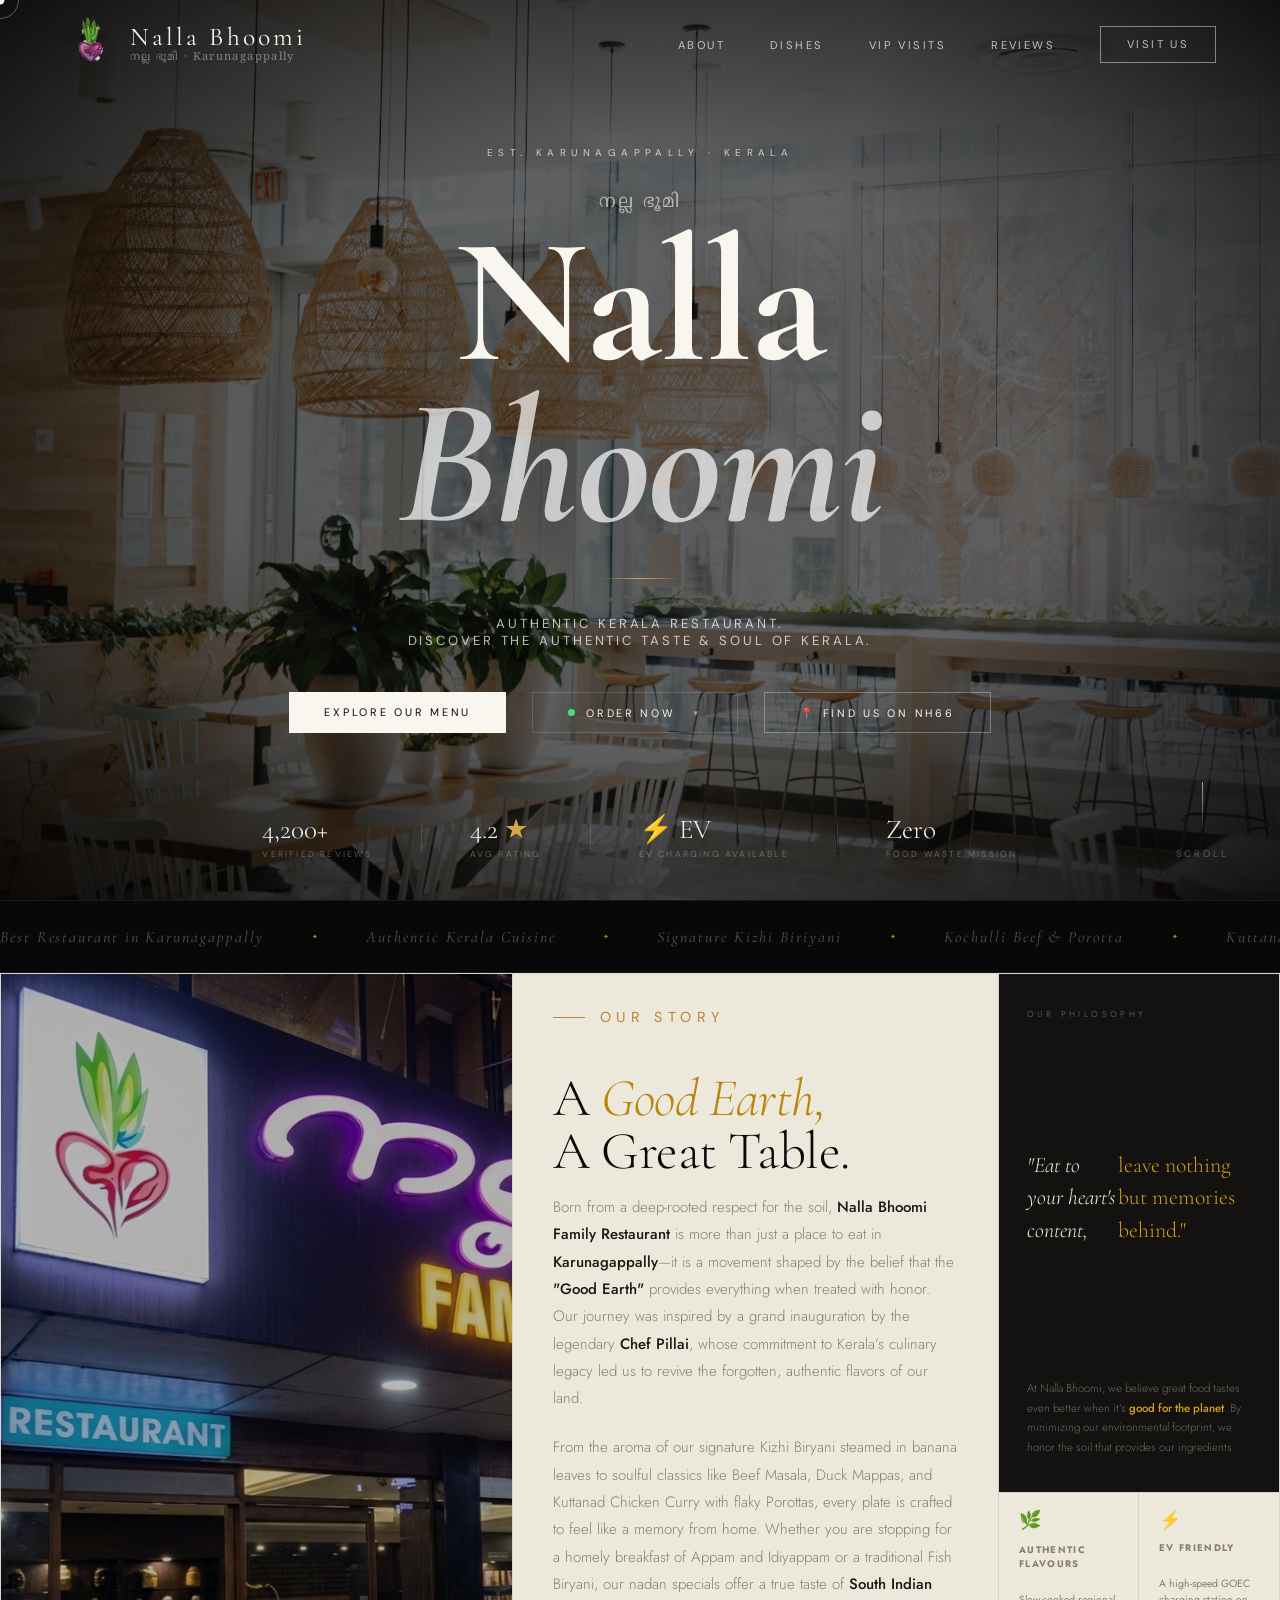
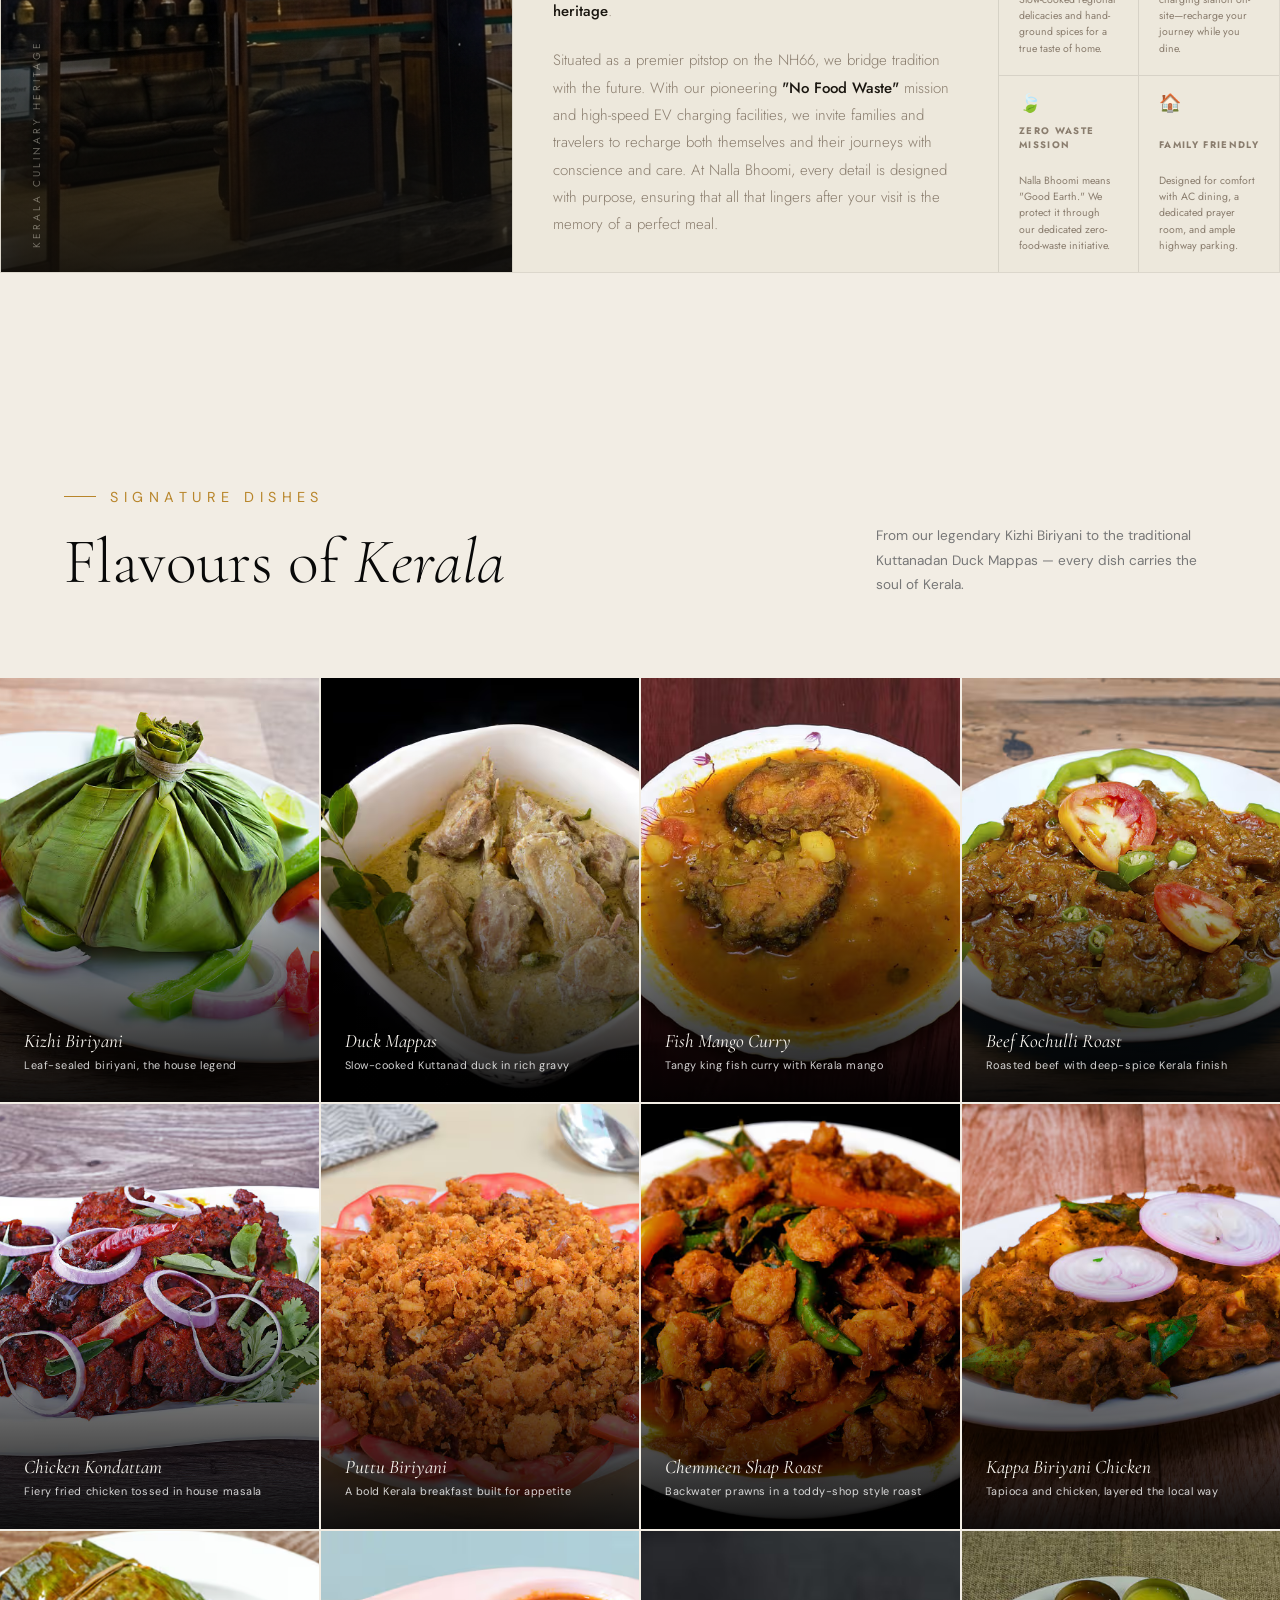
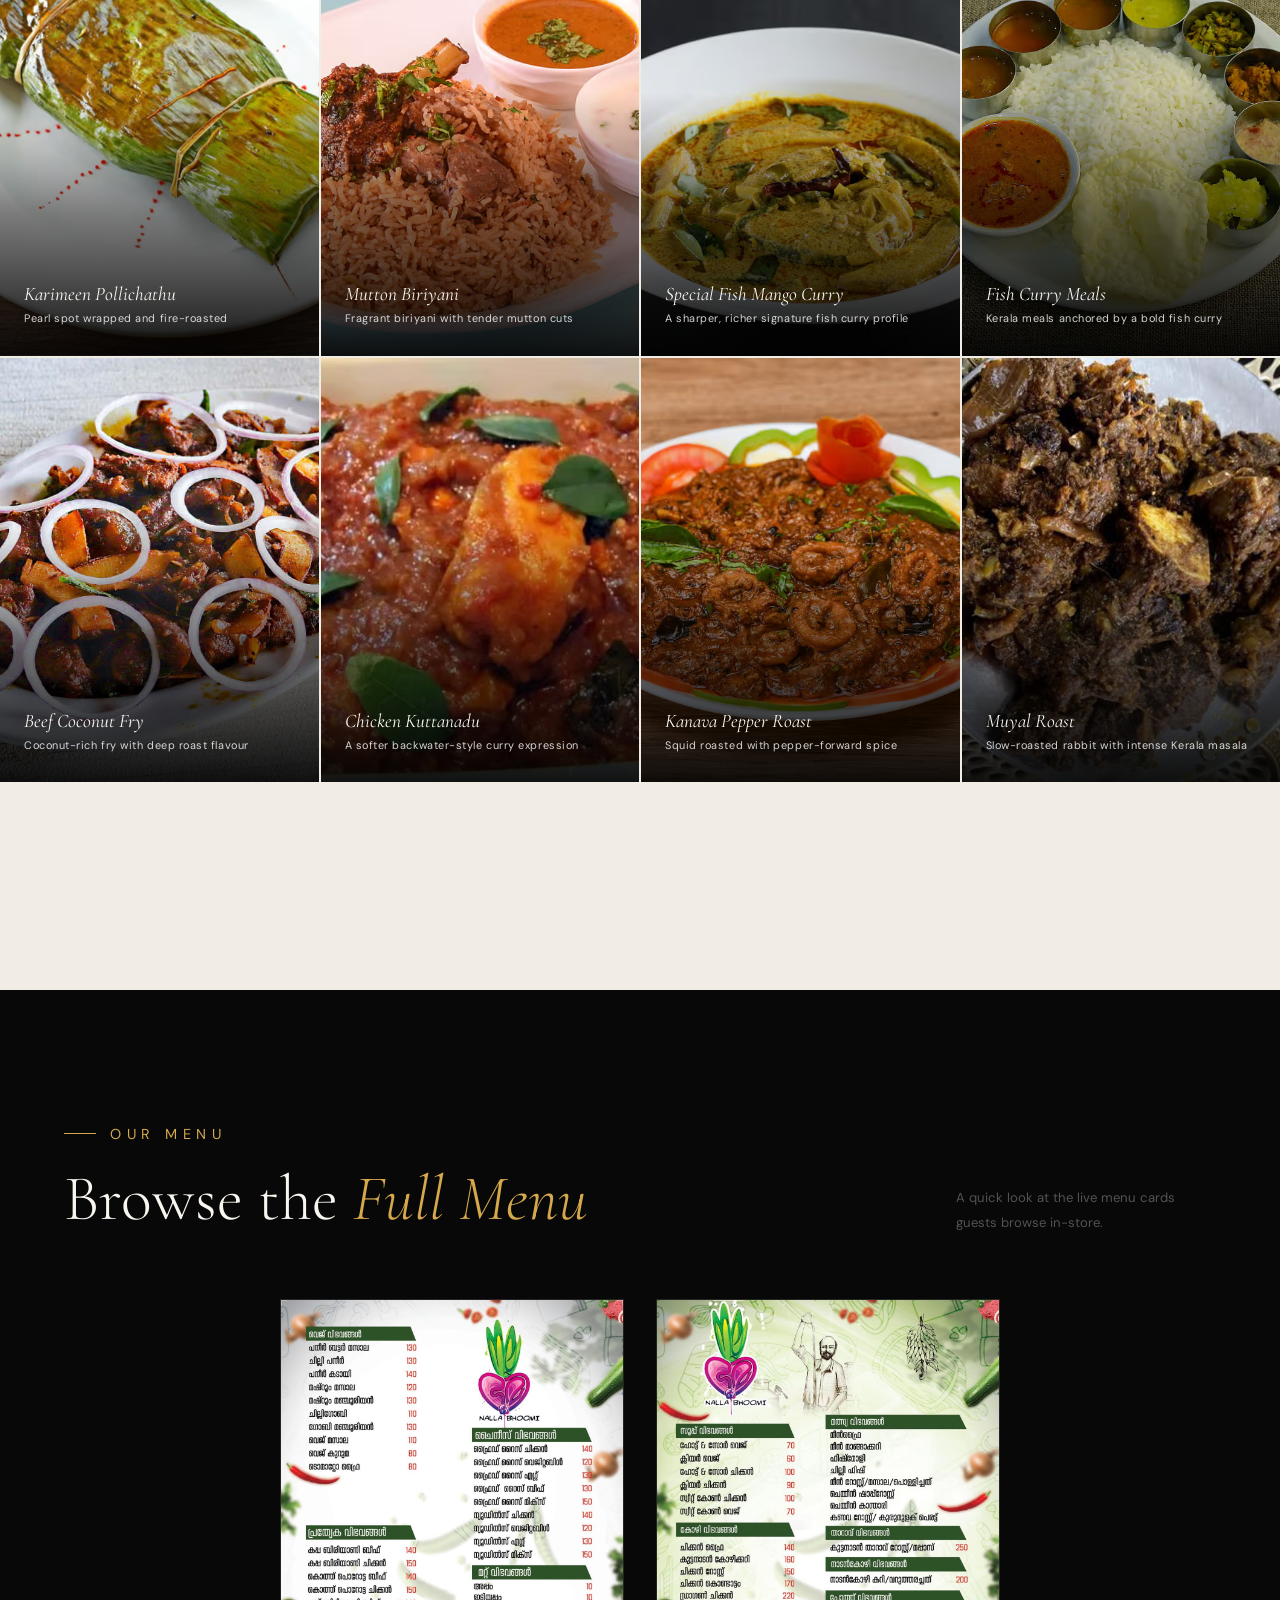
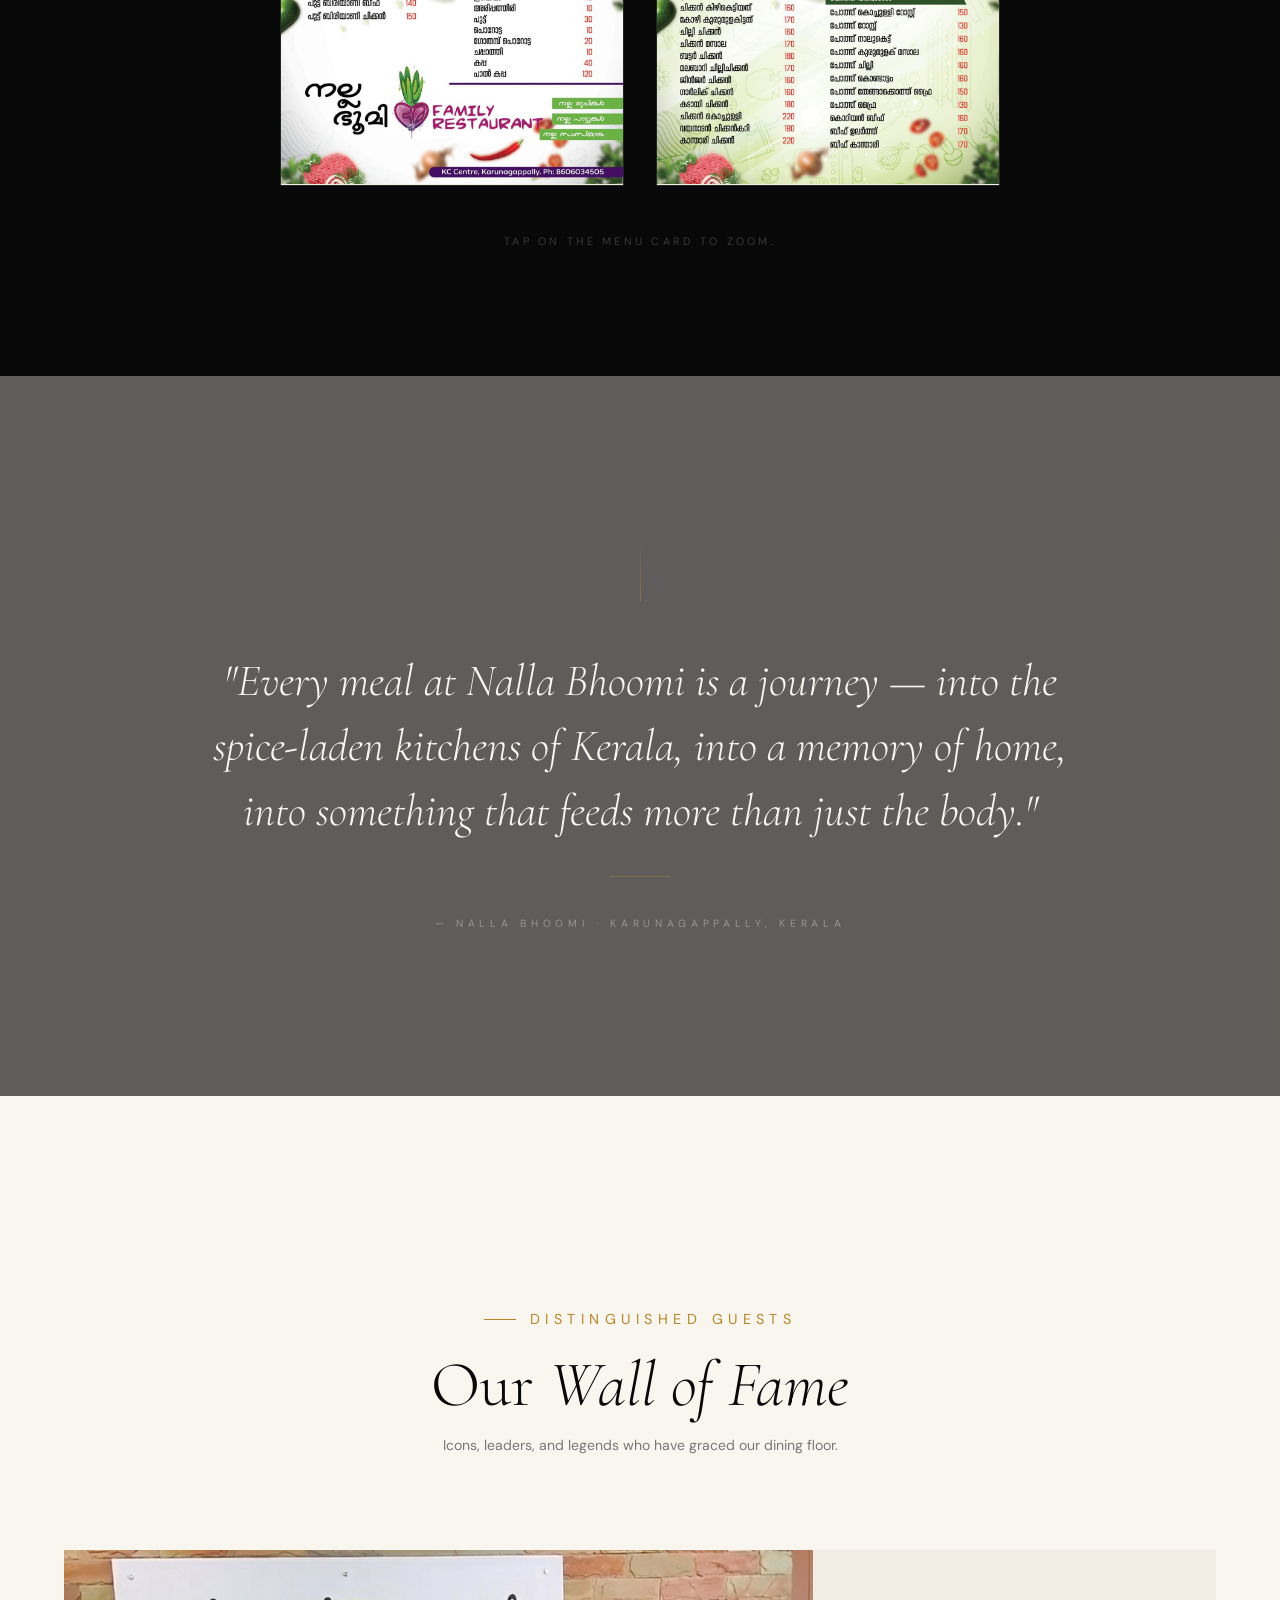
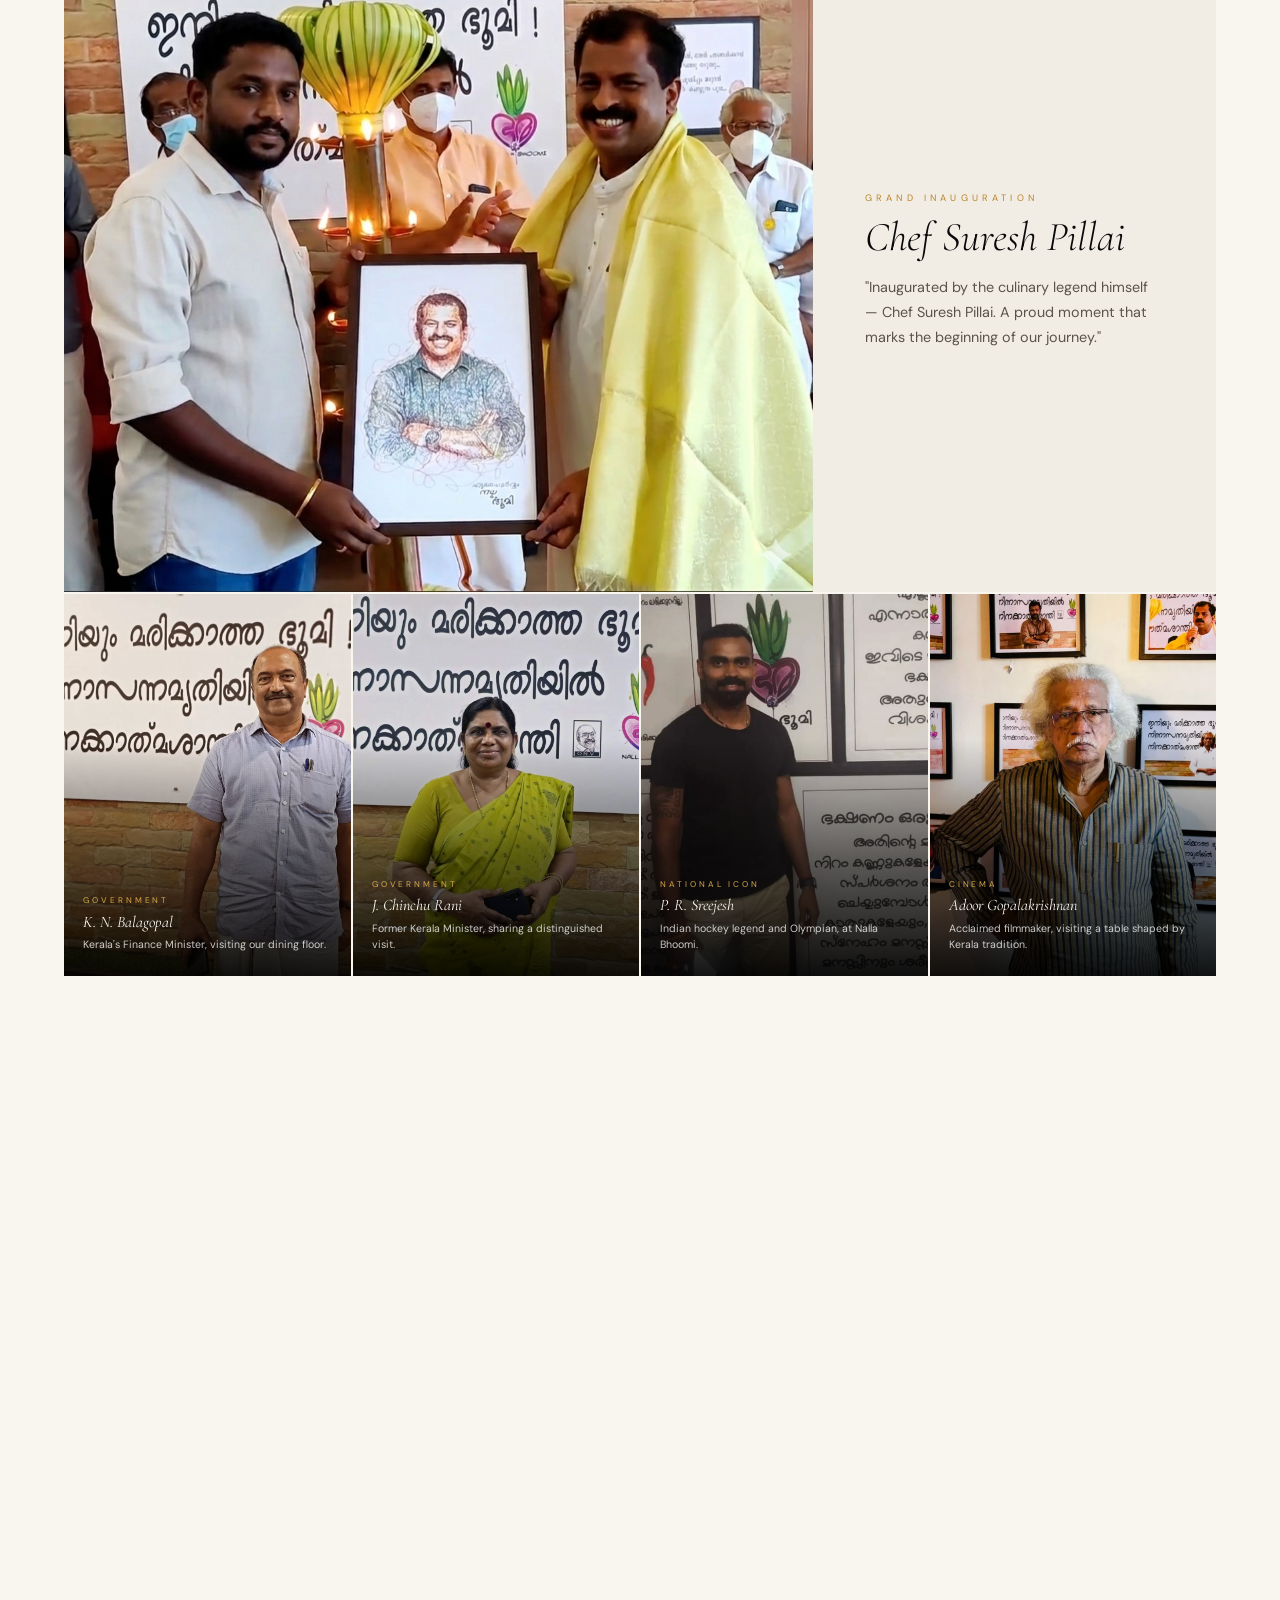
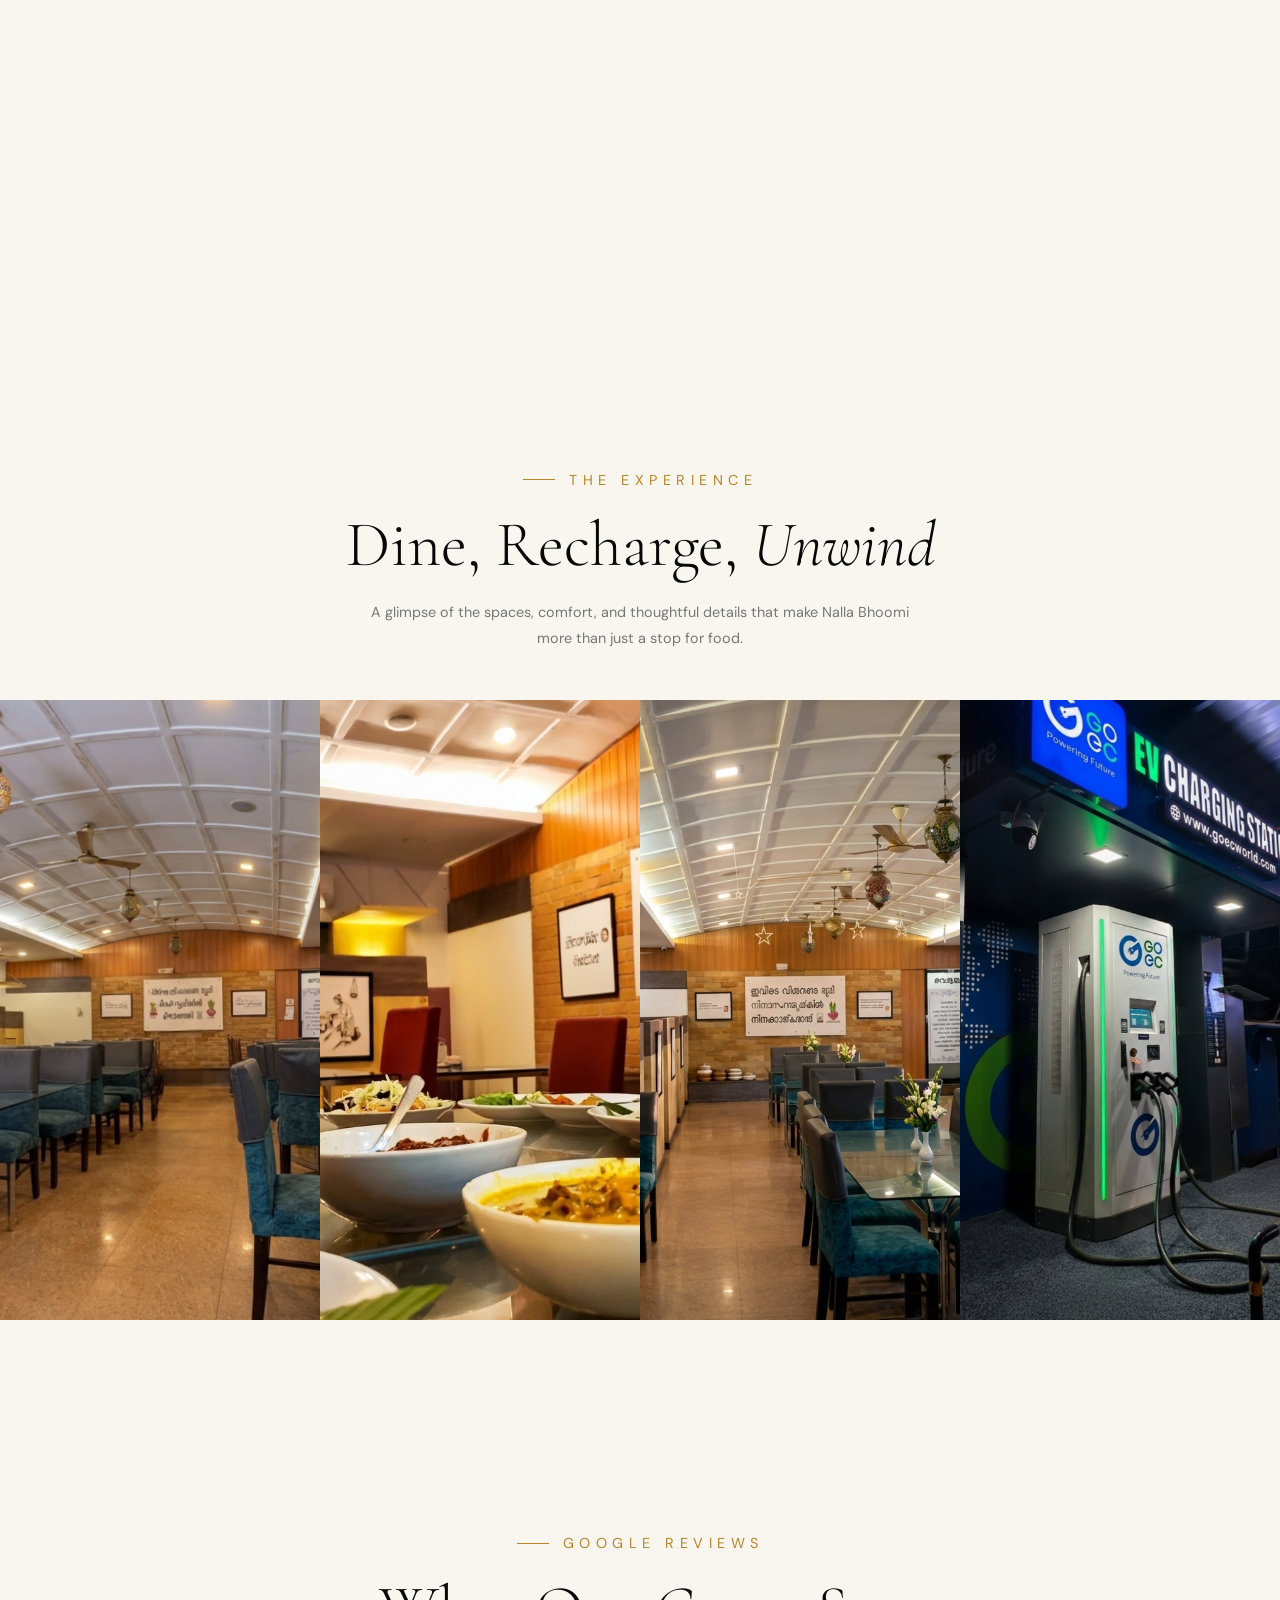
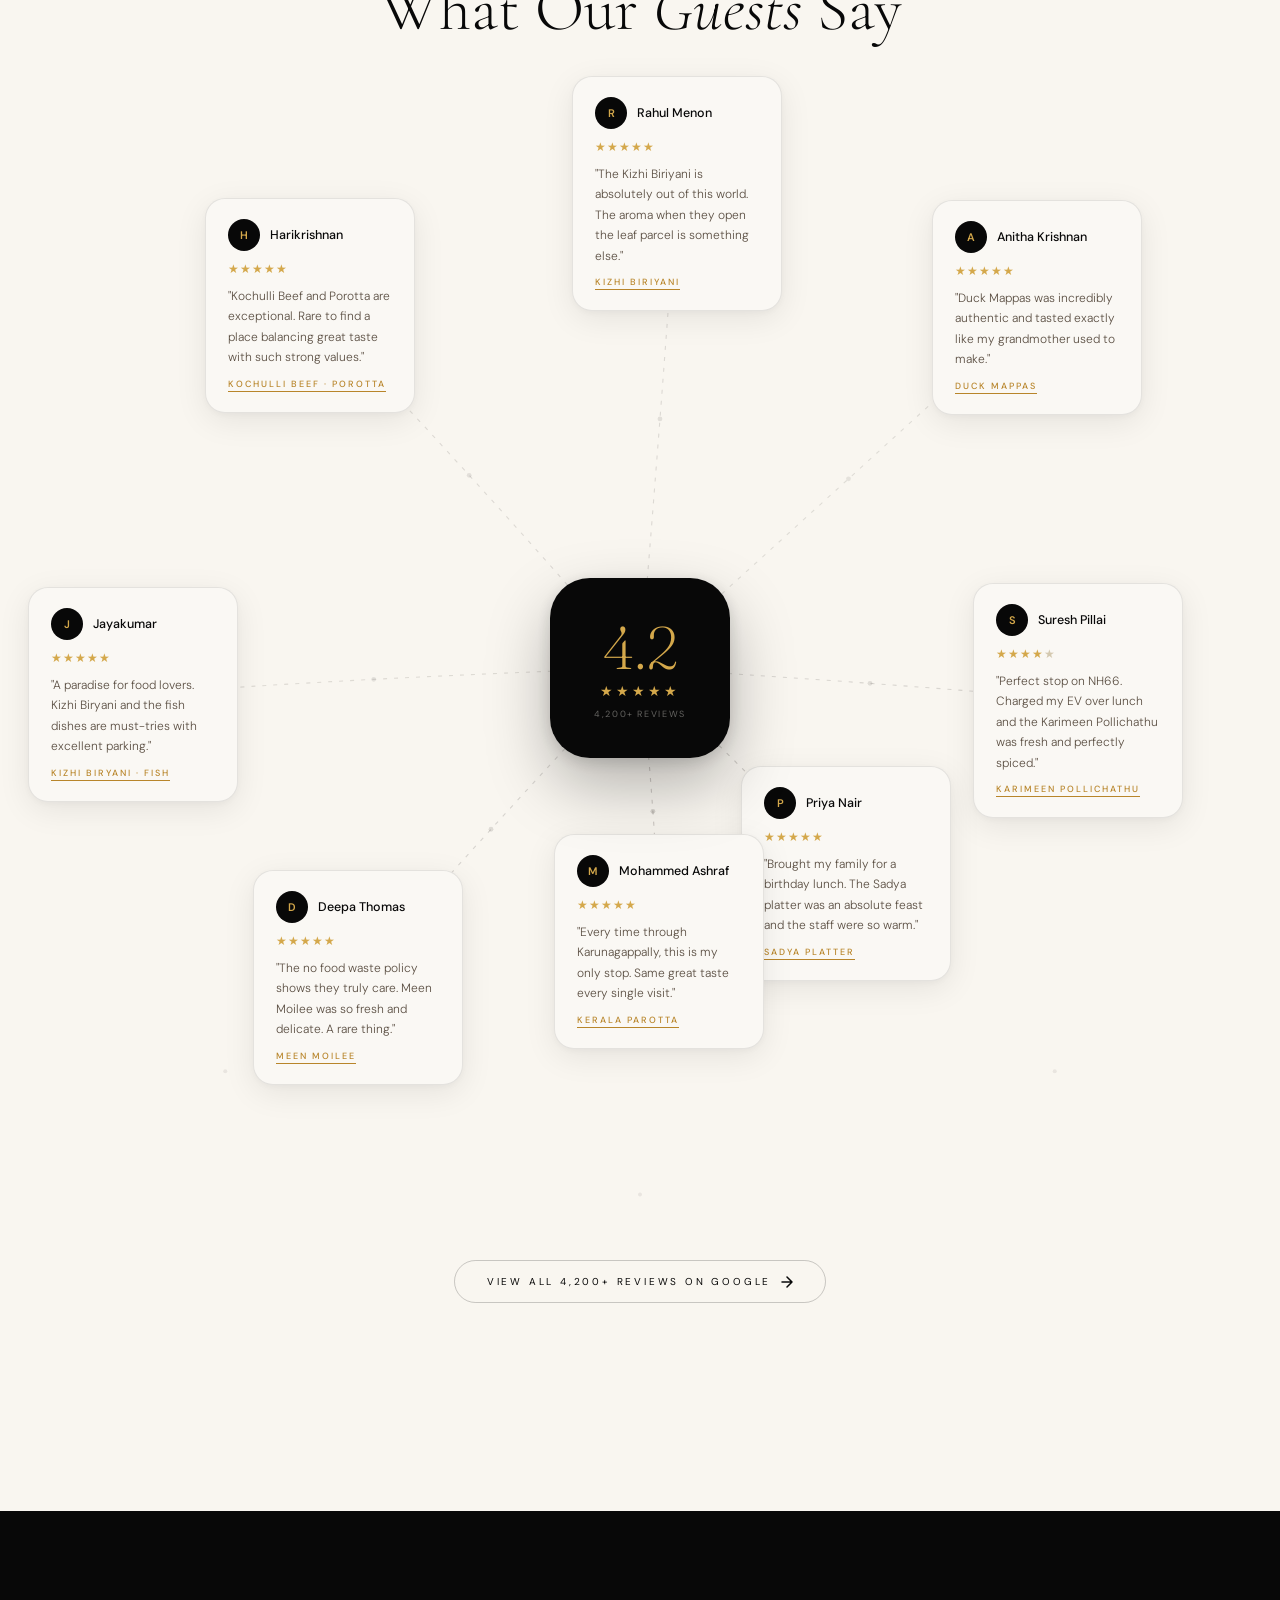
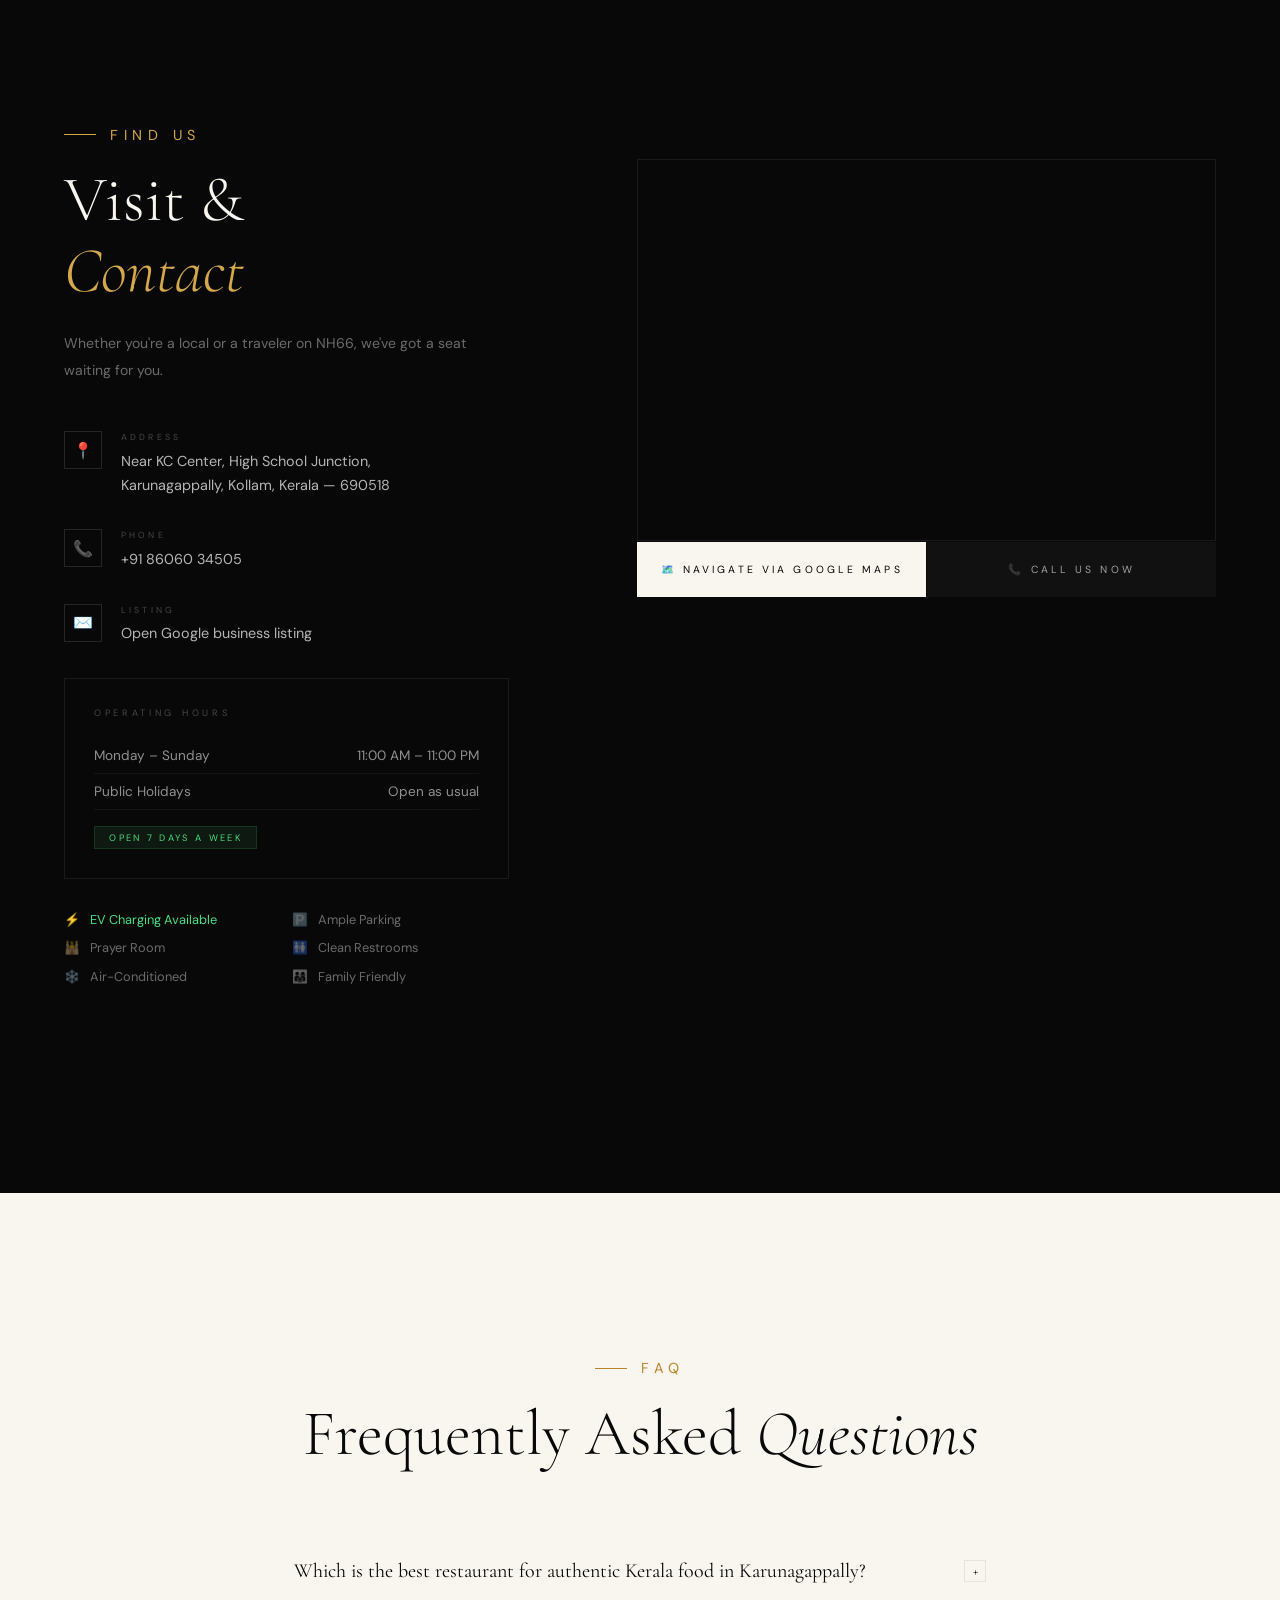
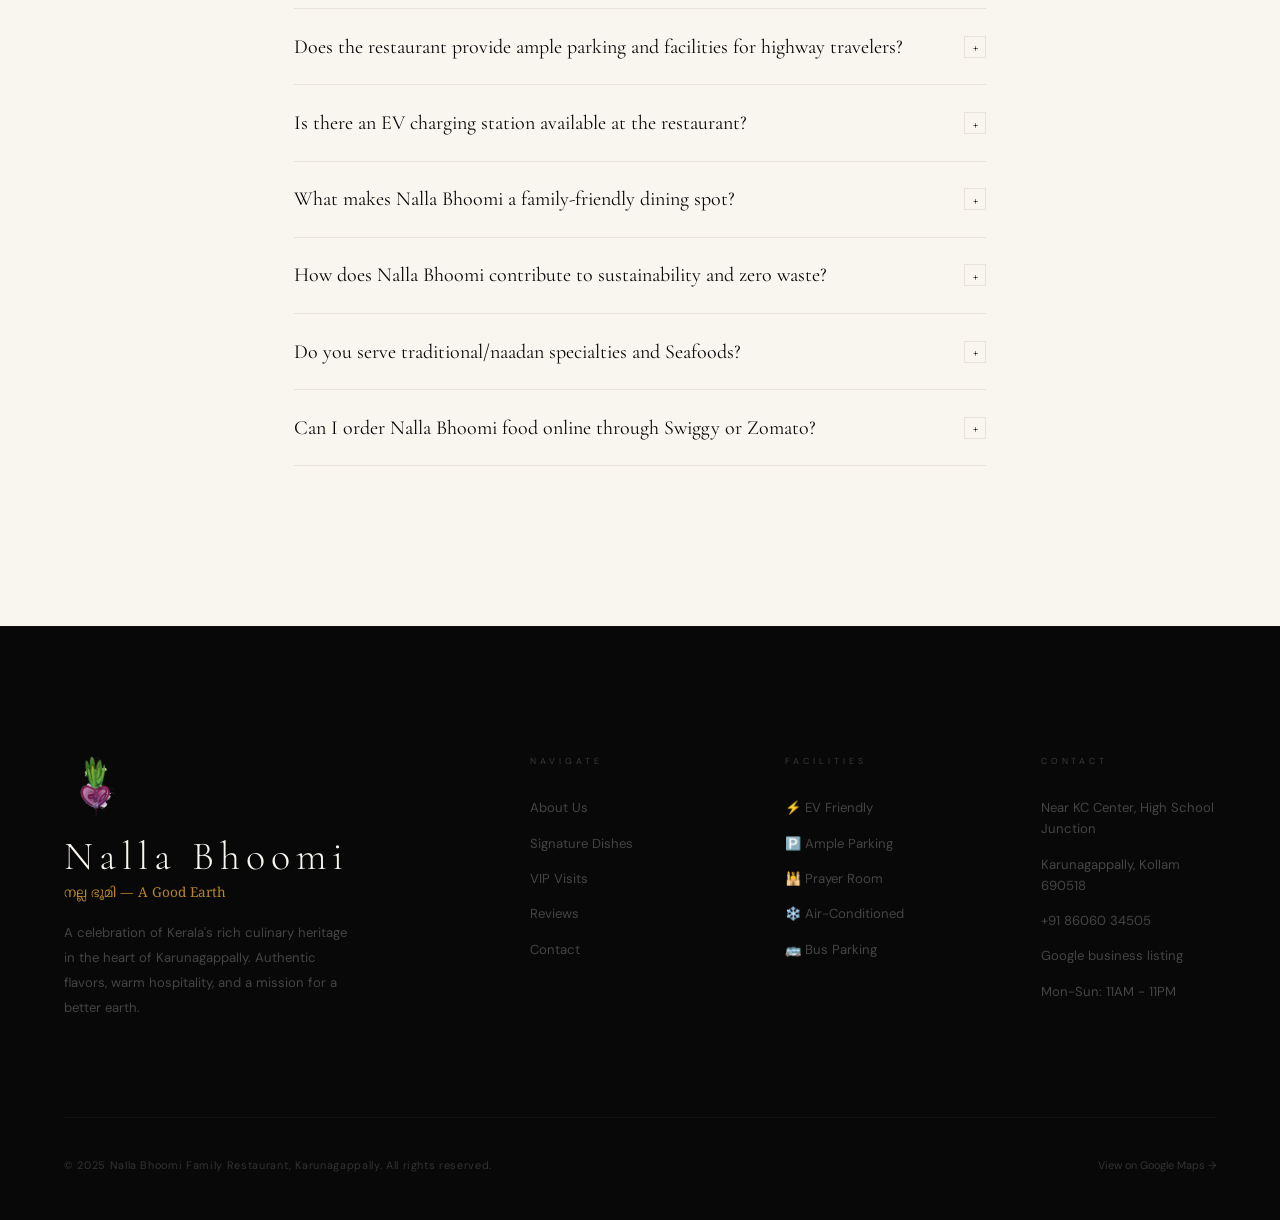
==== commit 82564bb7: "Restore mobile hero interactions" ====
--- a/index.html
+++ b/index.html
@@ -86,7 +86,7 @@
 
 /* ─── MOBILE HERO EMBED ─── */
 .hero-mobile-only{display:none;}
-.hero-mobile-frame{width:100%;height:100%;border:0;display:block;}
+.hero-mobile-host{width:100%;height:100%;}
 
 /* ─── HERO ─── */
 .hero{height:100vh;min-height:680px;background:var(--black);display:flex;flex-direction:column;align-items:center;justify-content:flex-start;position:relative;overflow:hidden;padding-top:90px;}
@@ -820,14 +820,13 @@
     background:#070706;
     overflow:hidden;
   }
-  .hero-mobile-frame{
+  .hero-mobile-host{
     width:100%;
     height:100%;
-    border:0;
     display:block;
   }
-  .hero{display:none;}
-  .hero + .mq{display:none;}
+  .hero-desktop{display:none;}
+  .hero-desktop + .mq{display:none;}
   nav{
     display:grid;
     grid-template-columns:1fr auto 1fr;
@@ -1125,11 +1124,11 @@
 </nav>
 
 <section class="hero-mobile-only" aria-label="Mobile Hero">
-  <iframe class="hero-mobile-frame" src="mobile-hero.html" title="Nalla Bhoomi Mobile Hero"></iframe>
+  <div id="mobileHeroHost" class="hero-mobile-host"></div>
 </section>
 
 <!-- ═══════════════ HERO ═══════════════ -->
-<section class="hero">
+<section class="hero hero-desktop">
   <div id="h-bg"></div>
   <div class="h-vignette"></div>
   <div class="h-grain"></div>
@@ -1852,6 +1851,34 @@
 const finePointer = window.matchMedia('(pointer:fine)').matches;
 let lastScrollY = window.scrollY;
 
+async function mountMobileHeroDirect() {
+  const host = document.getElementById('mobileHeroHost');
+  if (!host || !window.matchMedia('(max-width:600px)').matches) return;
+  try {
+    const res = await fetch('mobile-hero.html', { cache: 'no-store' });
+    const html = await res.text();
+    const doc = new DOMParser().parseFromString(html, 'text/html');
+    const styleText = doc.querySelector('style')?.textContent || '';
+    const heroSection = doc.querySelector('section.hero');
+    const scriptText = doc.querySelector('script')?.textContent || '';
+
+    if (heroSection) {
+      const shadow = host.shadowRoot || host.attachShadow({ mode: 'open' });
+      shadow.innerHTML = `<style>${styleText}</style>${heroSection.outerHTML}`;
+      if (scriptText) {
+        const shadowScript = scriptText
+          .replaceAll('document.getElementById', 'root.getElementById')
+          .replaceAll("document.addEventListener('click'", "root.addEventListener('click'");
+        new Function('root', shadowScript)(shadow);
+      }
+    }
+  } catch (err) {
+    console.error('Failed to mount mobile hero', err);
+  }
+}
+
+mountMobileHeroDirect();
+
 document.querySelectorAll('.nav-logo-img, .ft-logo-img').forEach(img => {
   img.src = 'Logo.png';
 });
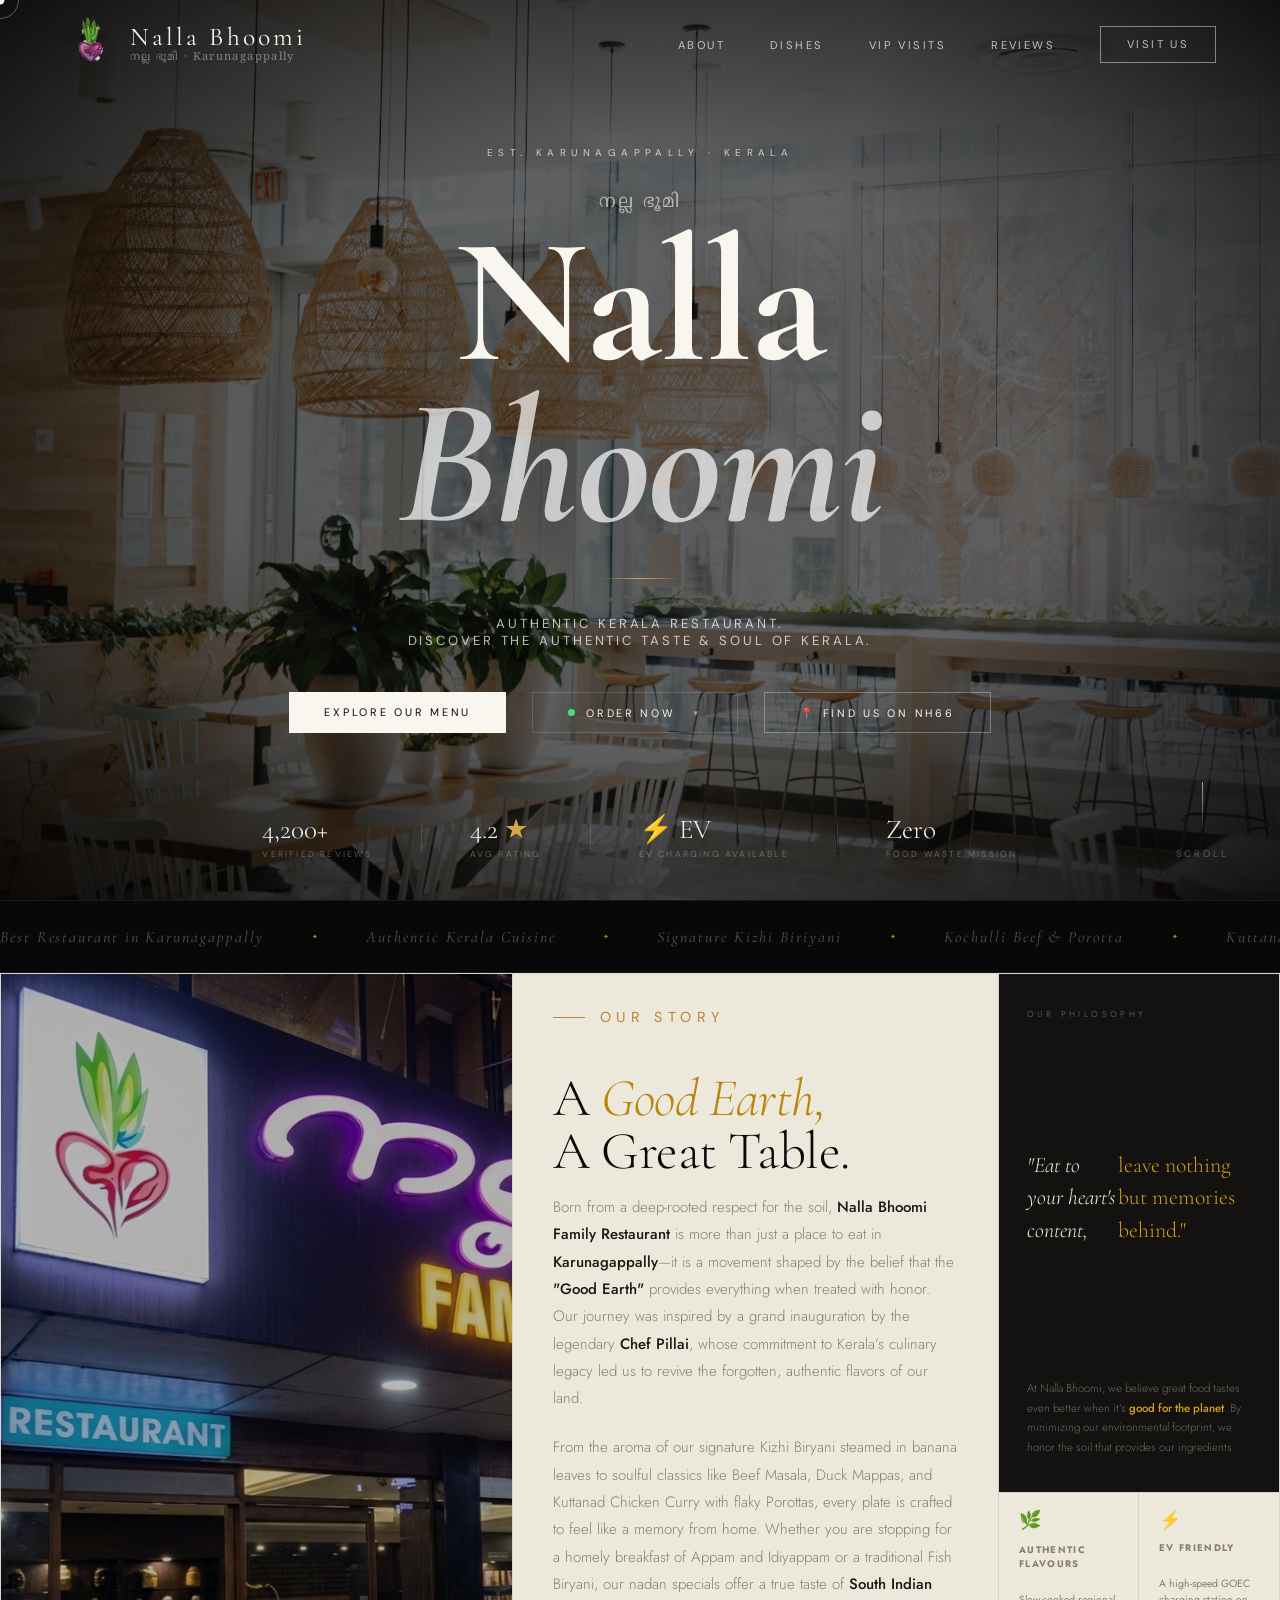
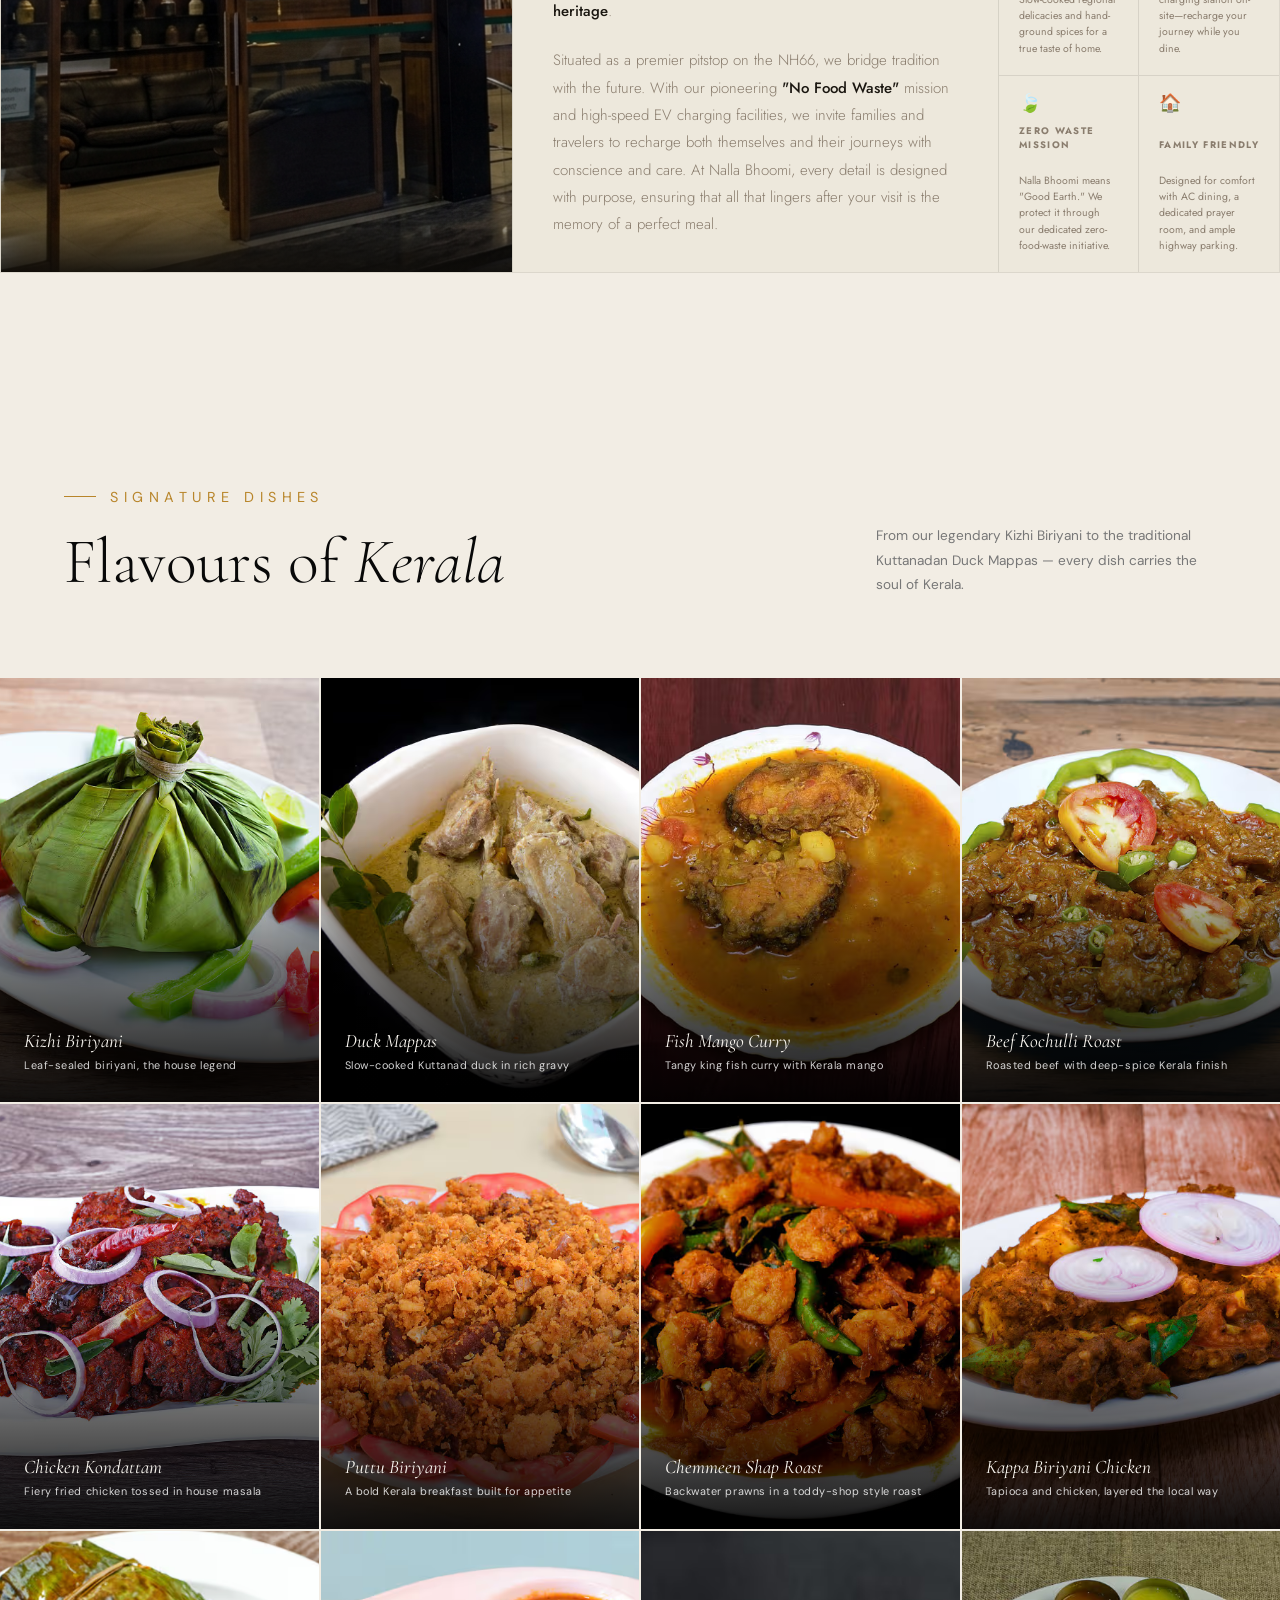
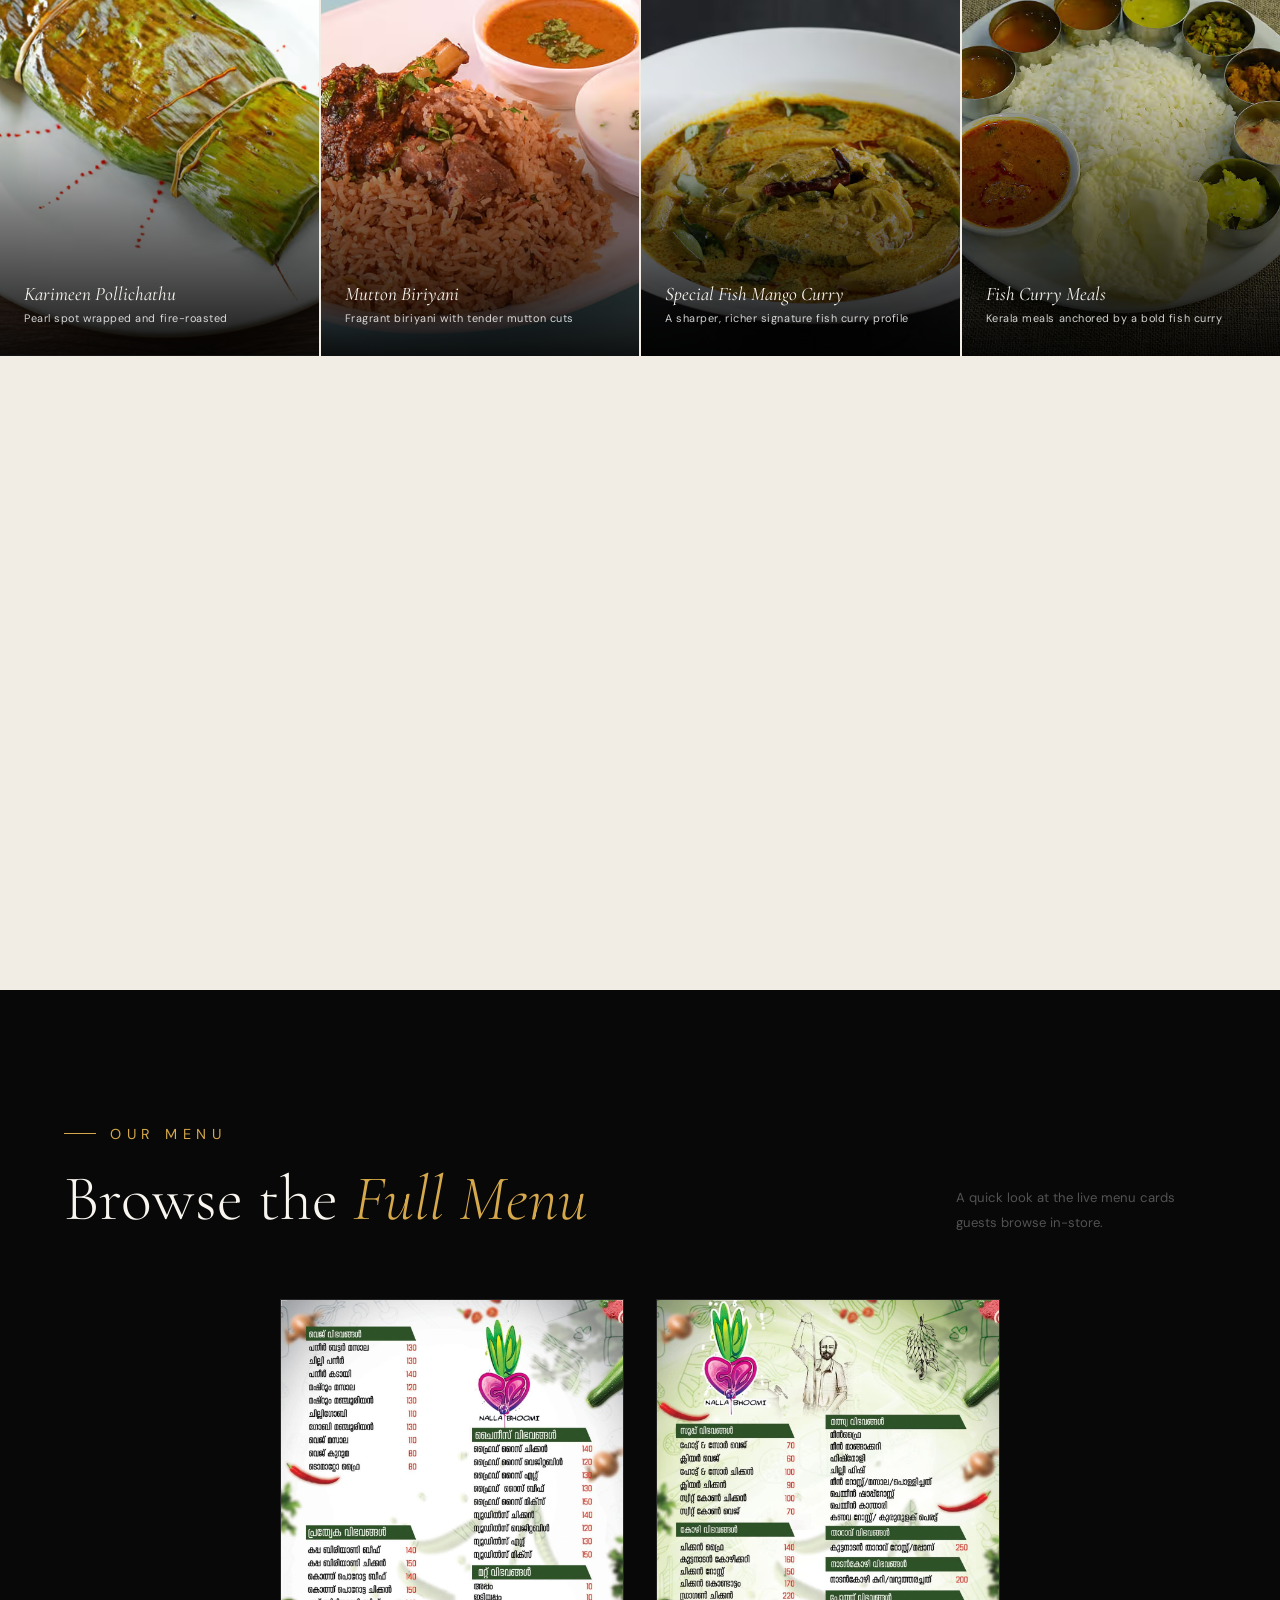
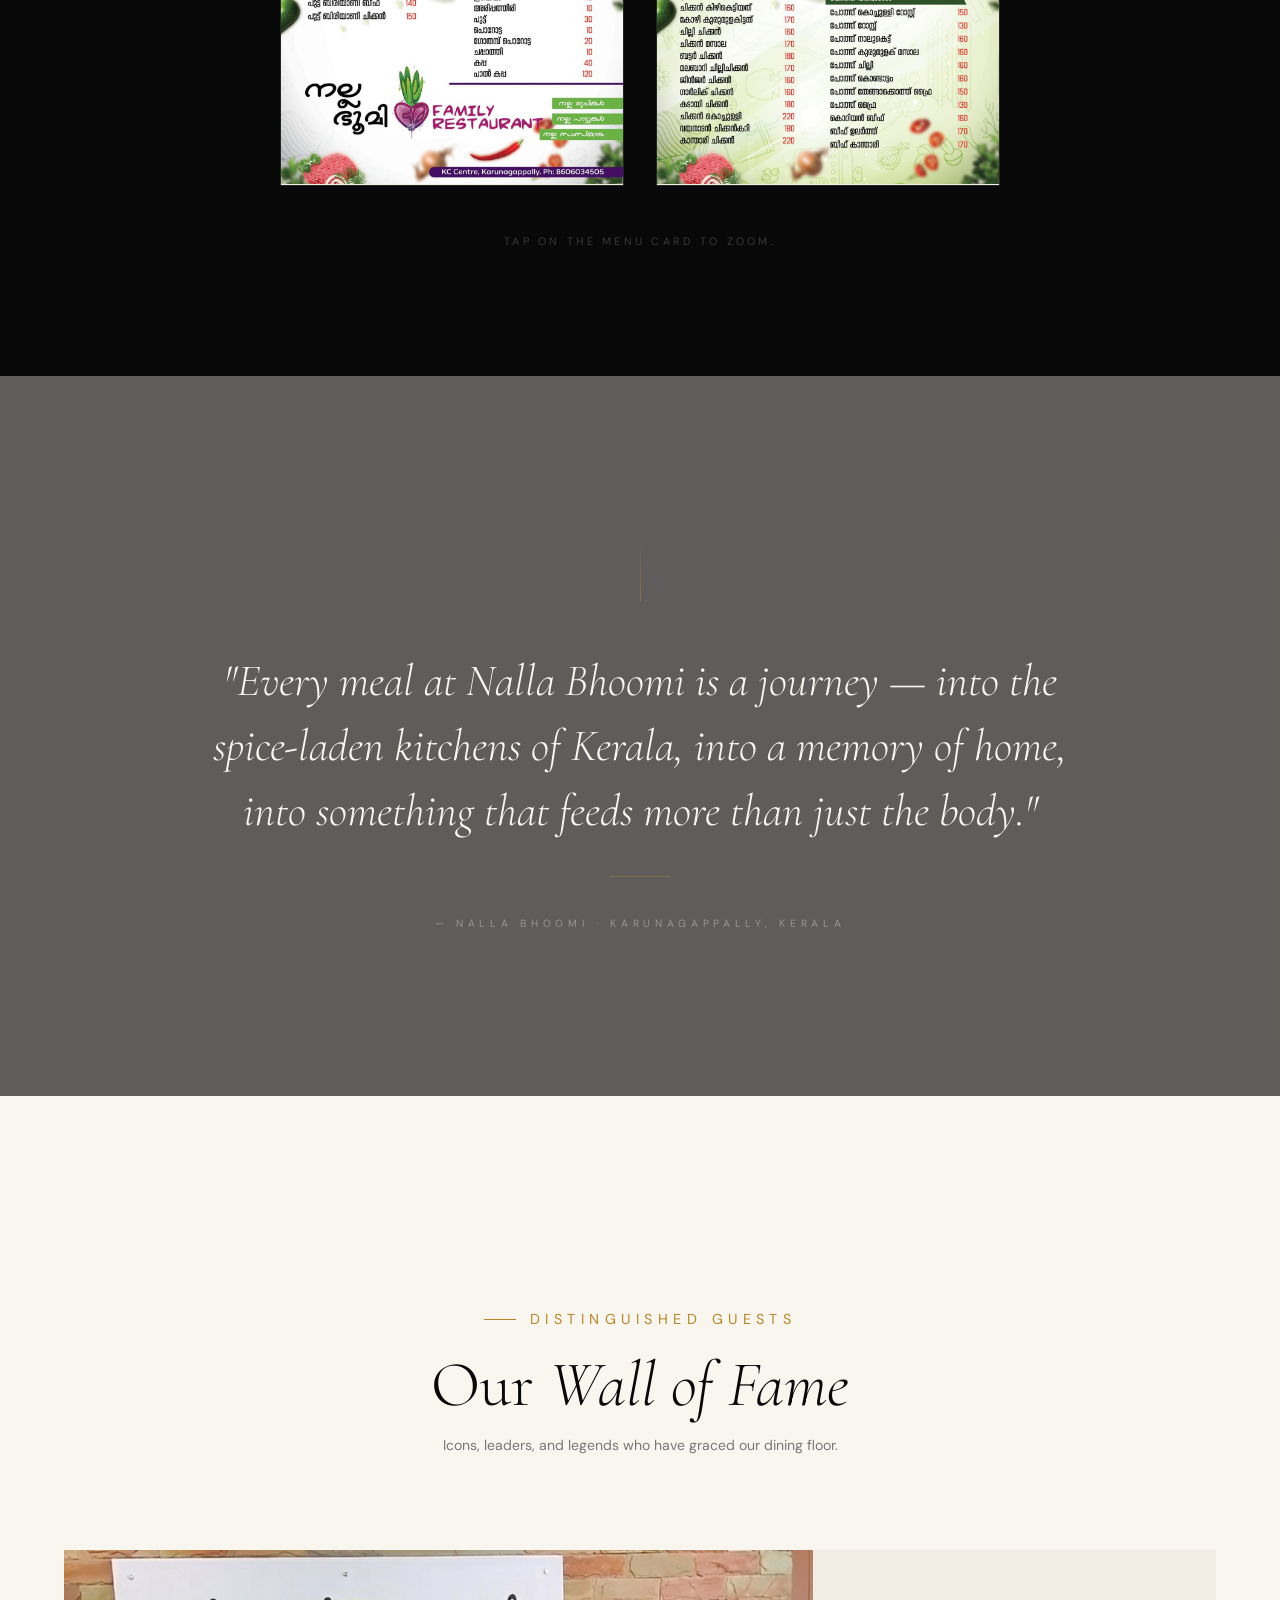
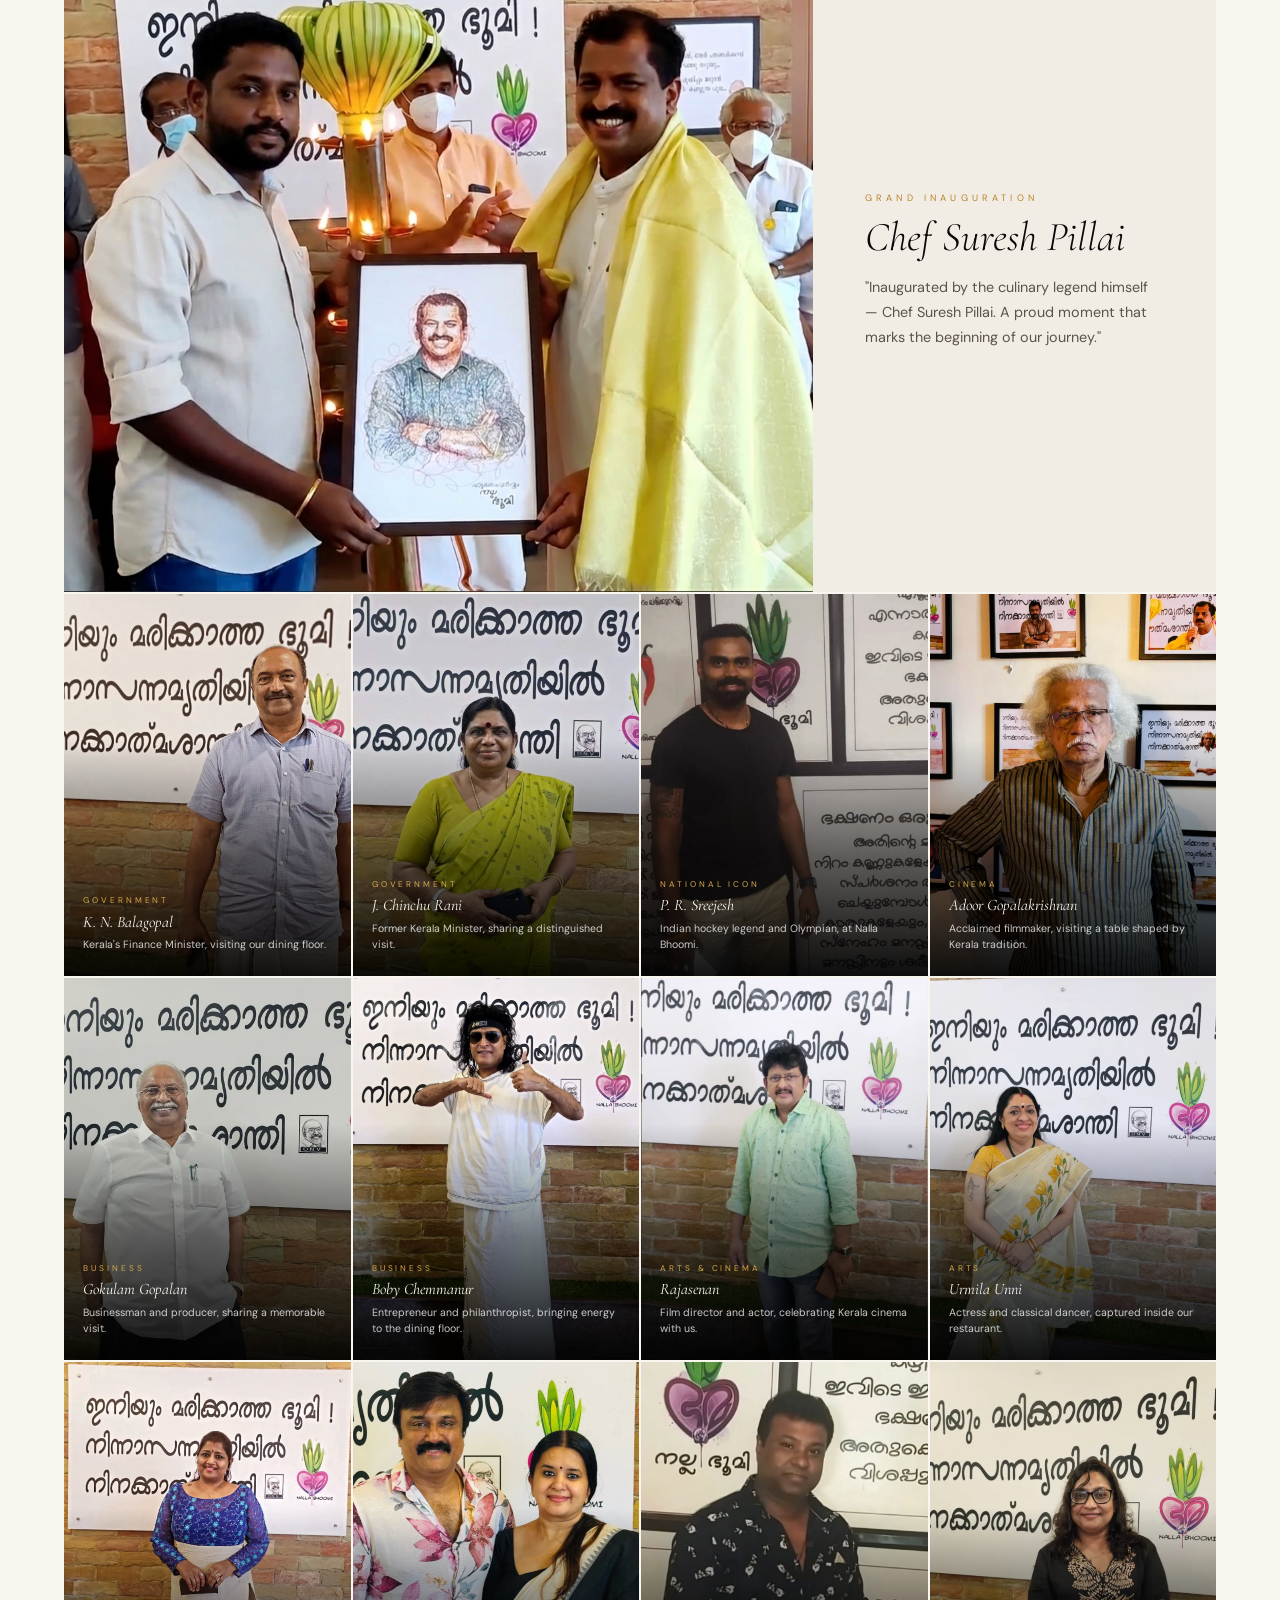
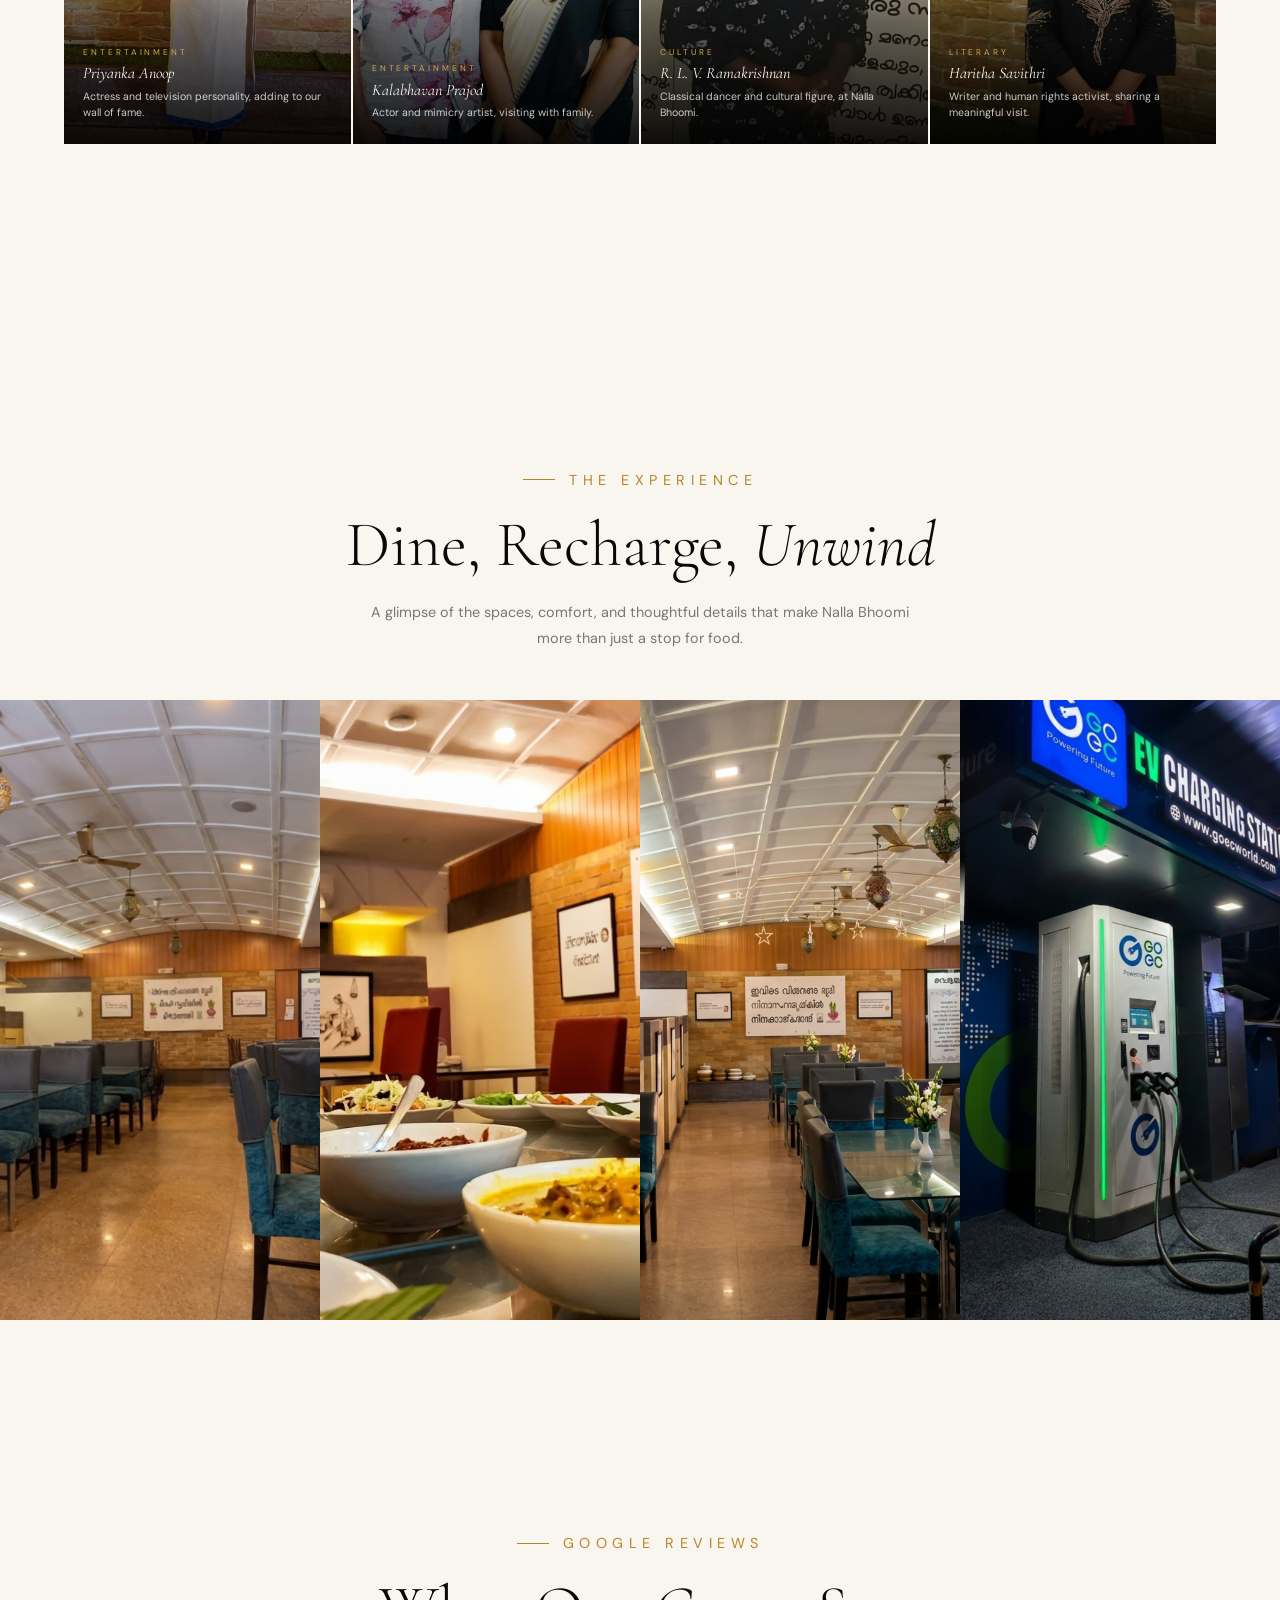
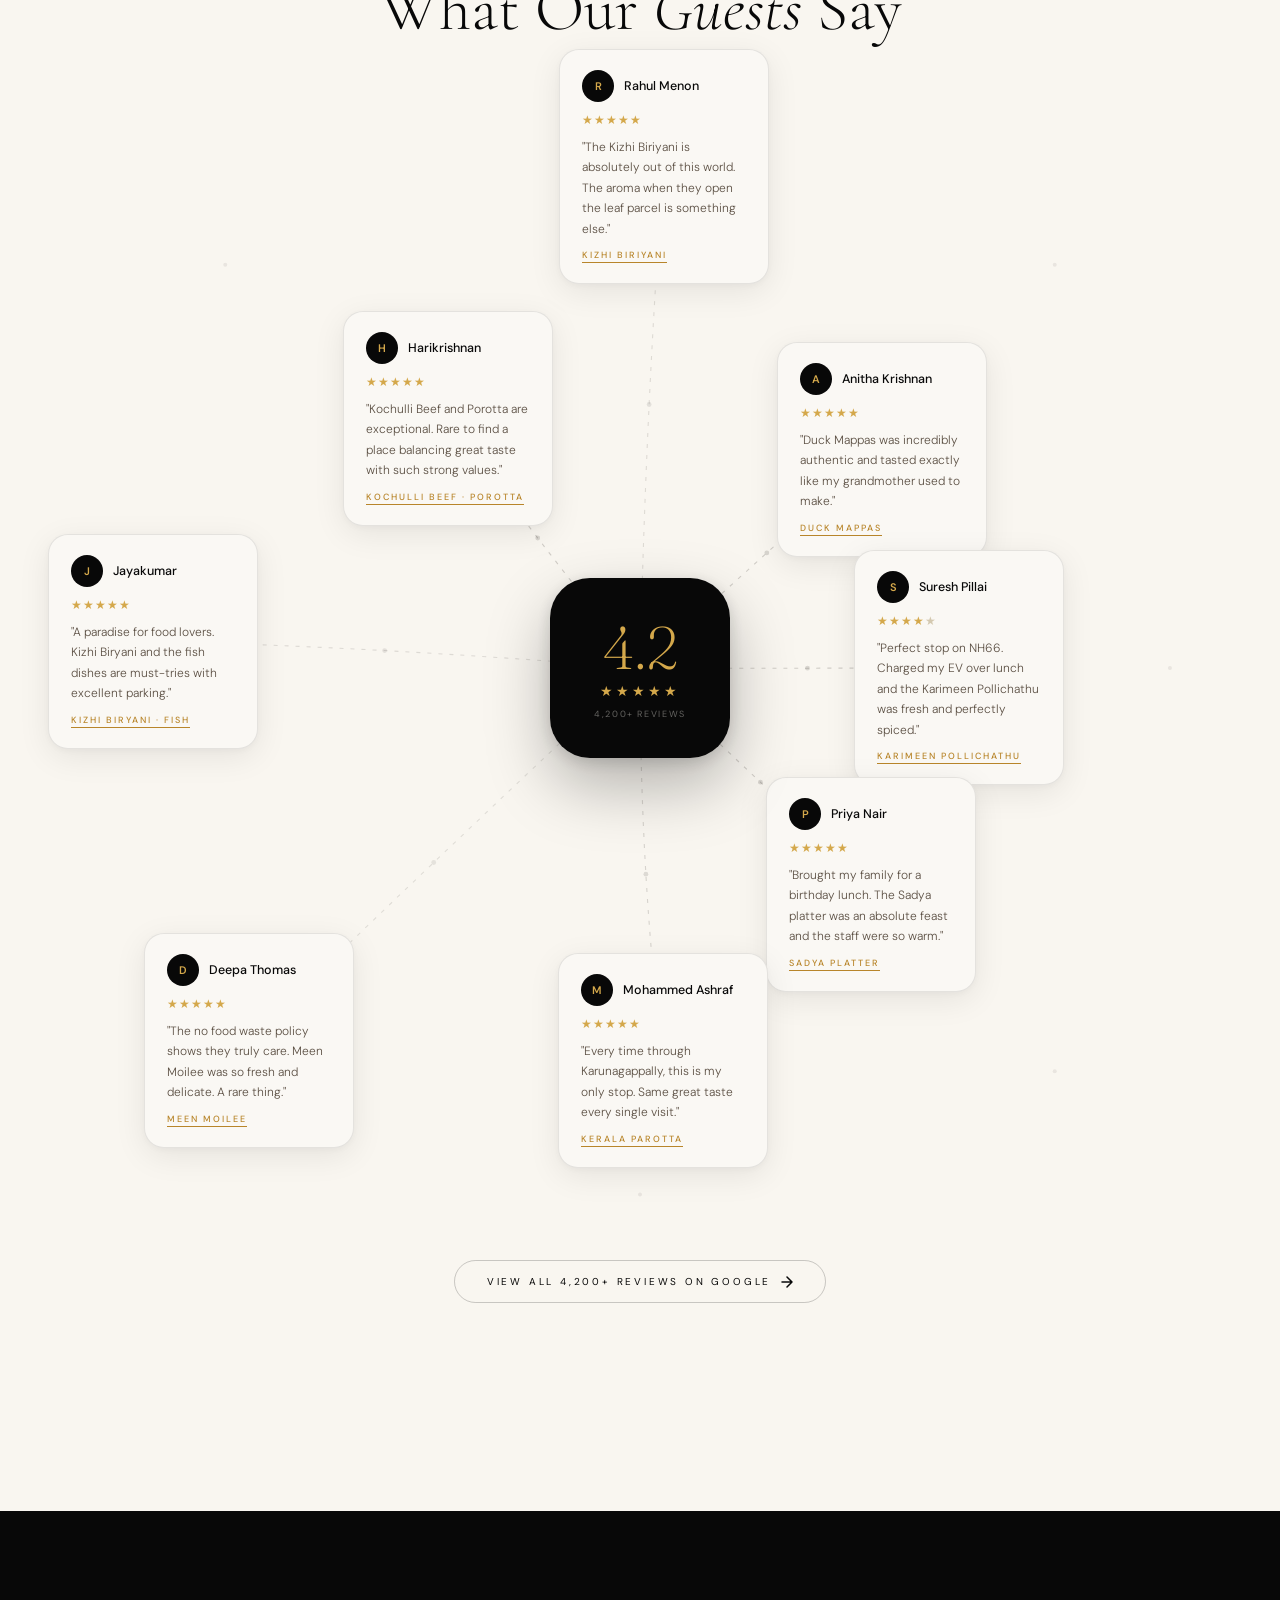
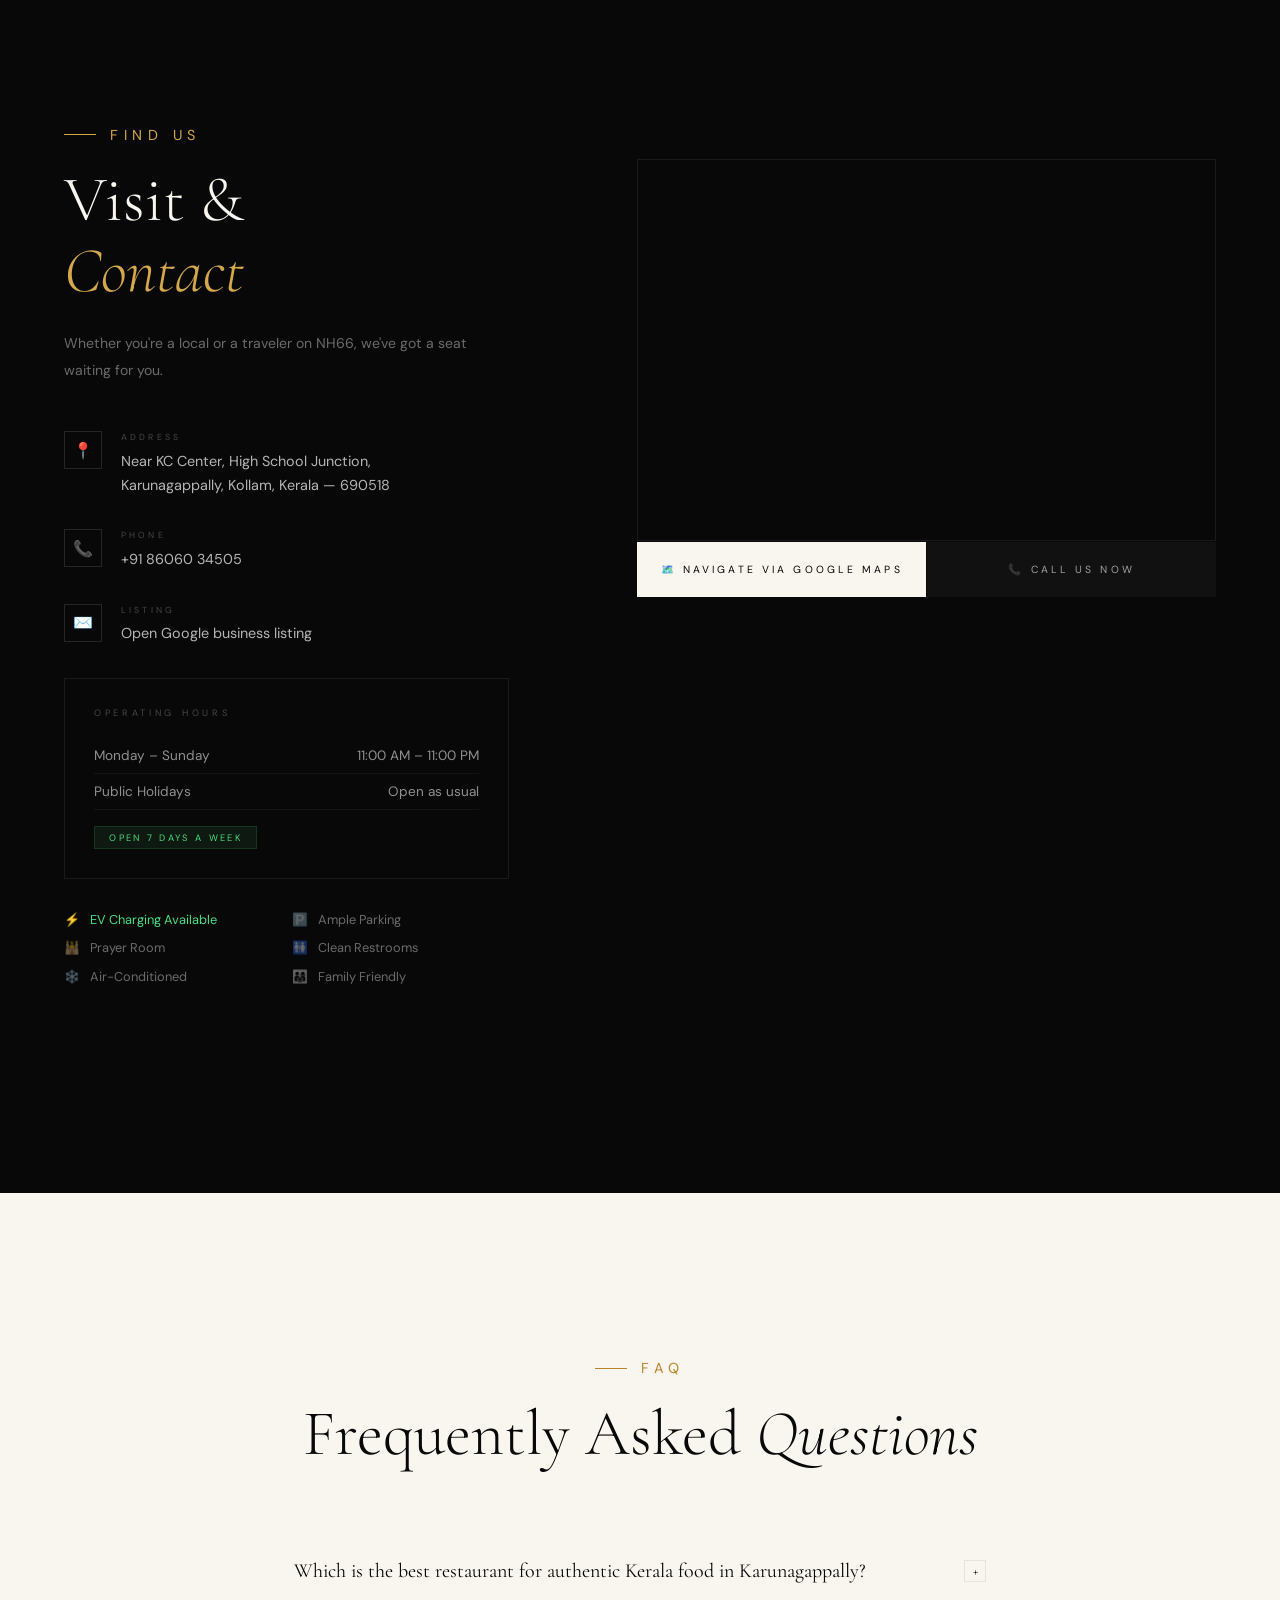
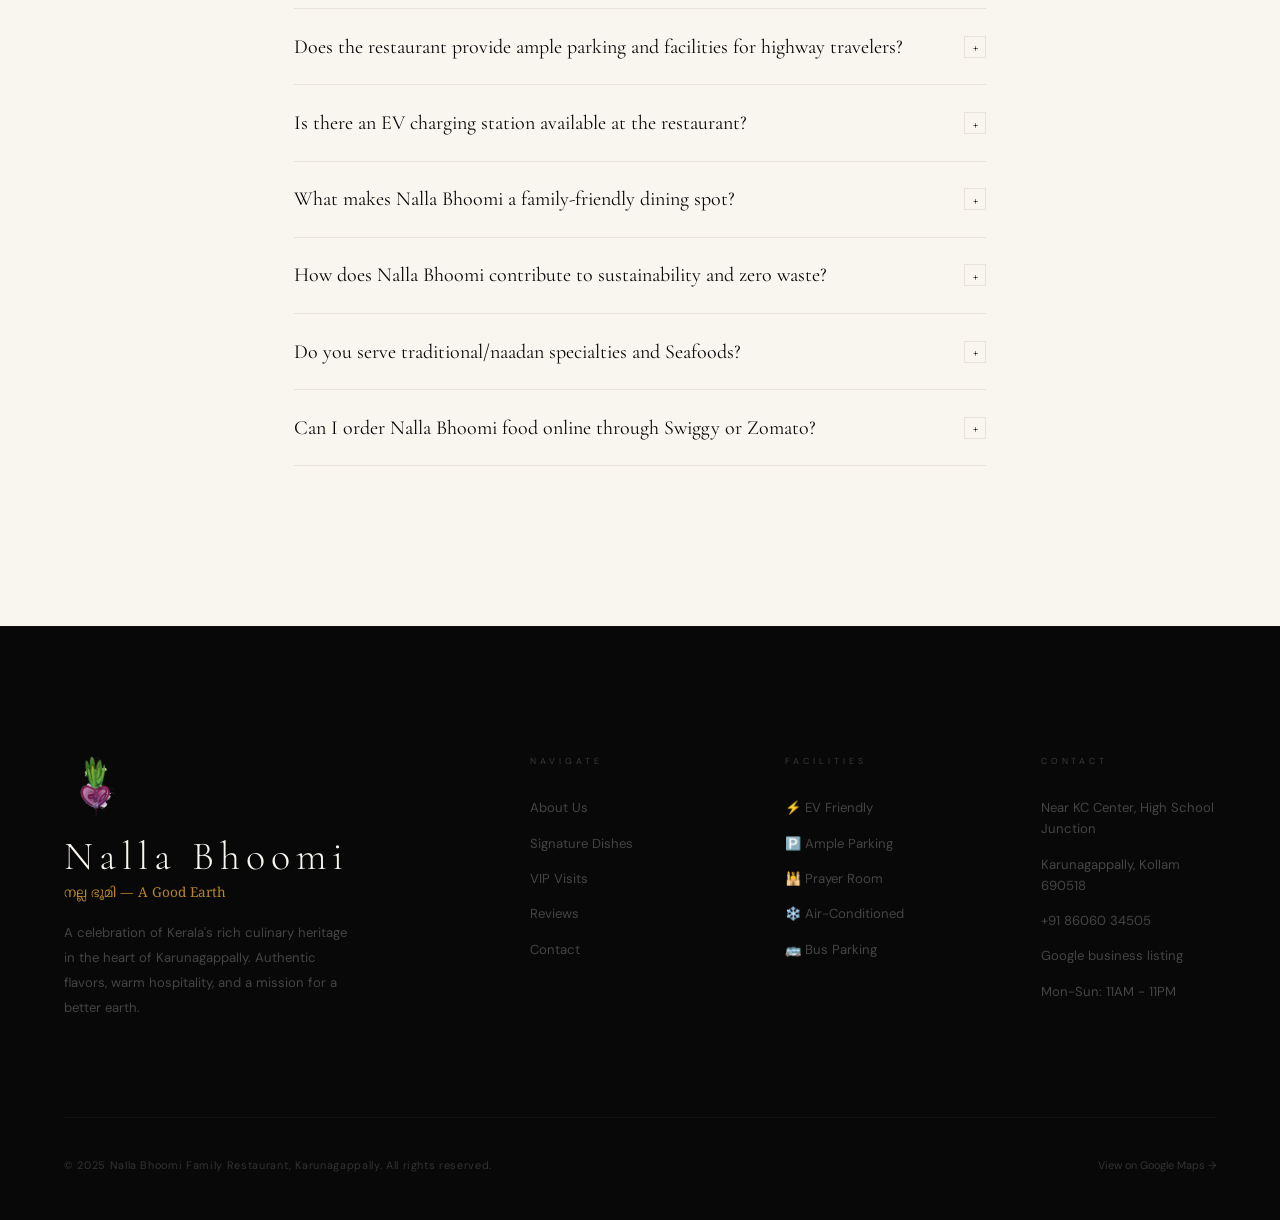
==== commit 02d6c840: "Fix mobile footer spacing" ====
--- a/index.html
+++ b/index.html
@@ -1206,7 +1206,7 @@
       <div class="about-photo rv">
         <img src="Restaurant%20Image1.png" alt="Nalla Bhoomi Family Restaurant" class="about-photo-img">
         <div class="about-photo-caption">
-          <div class="about-photo-caption-text">Kerala Culinary Heritage</div>
+          
         
         </div>
       </div>
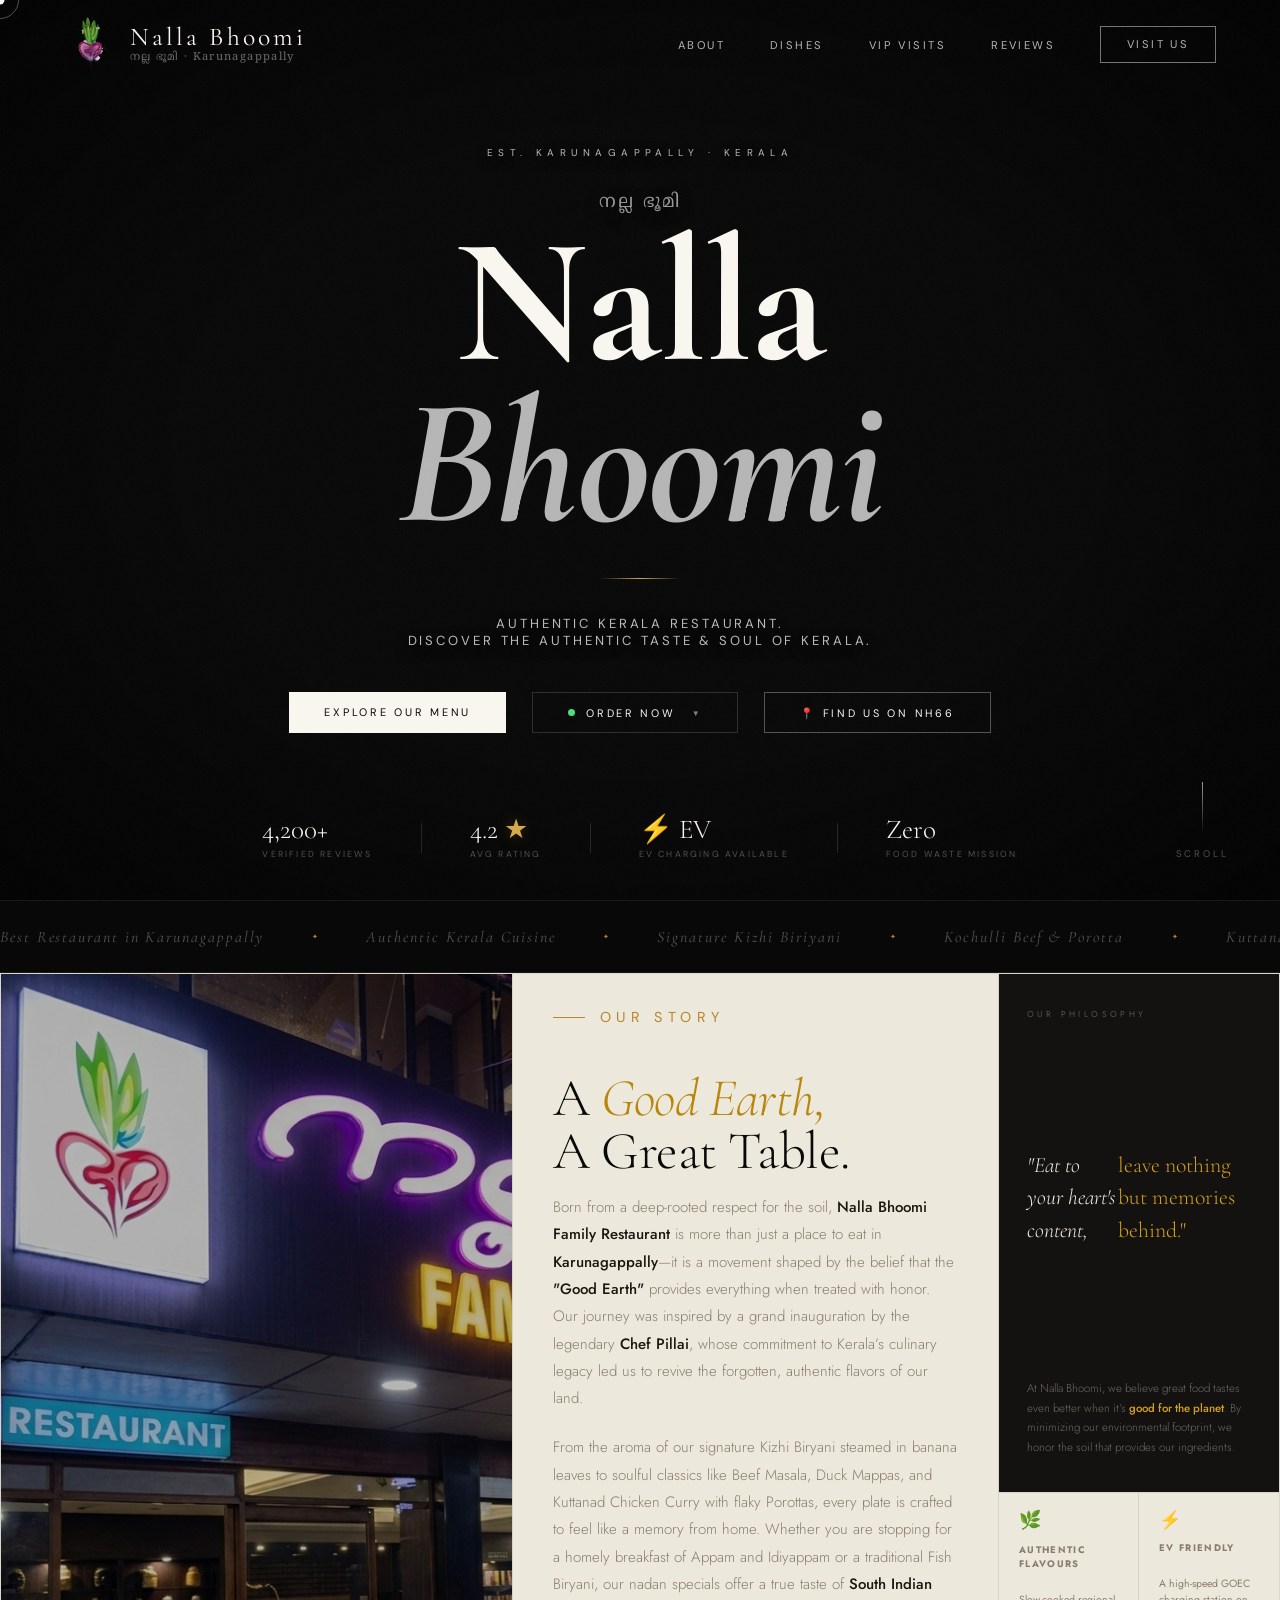
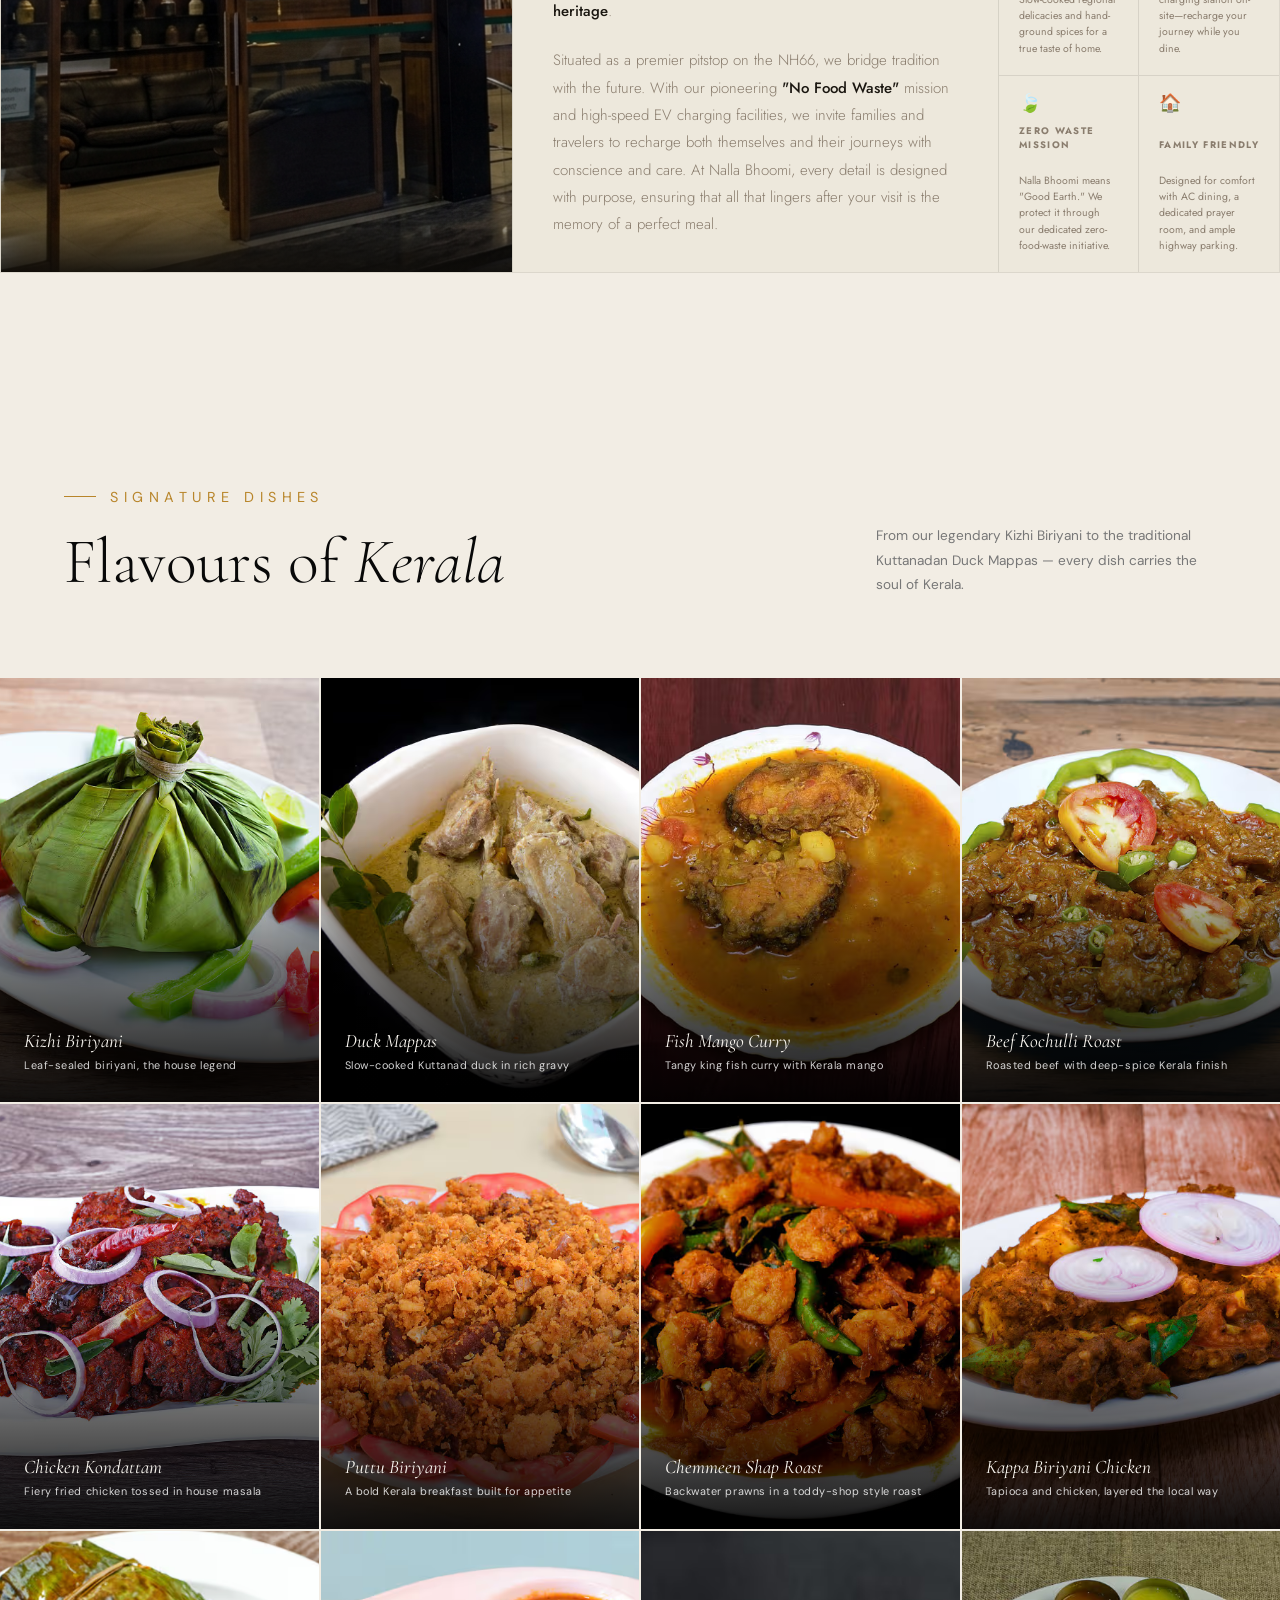
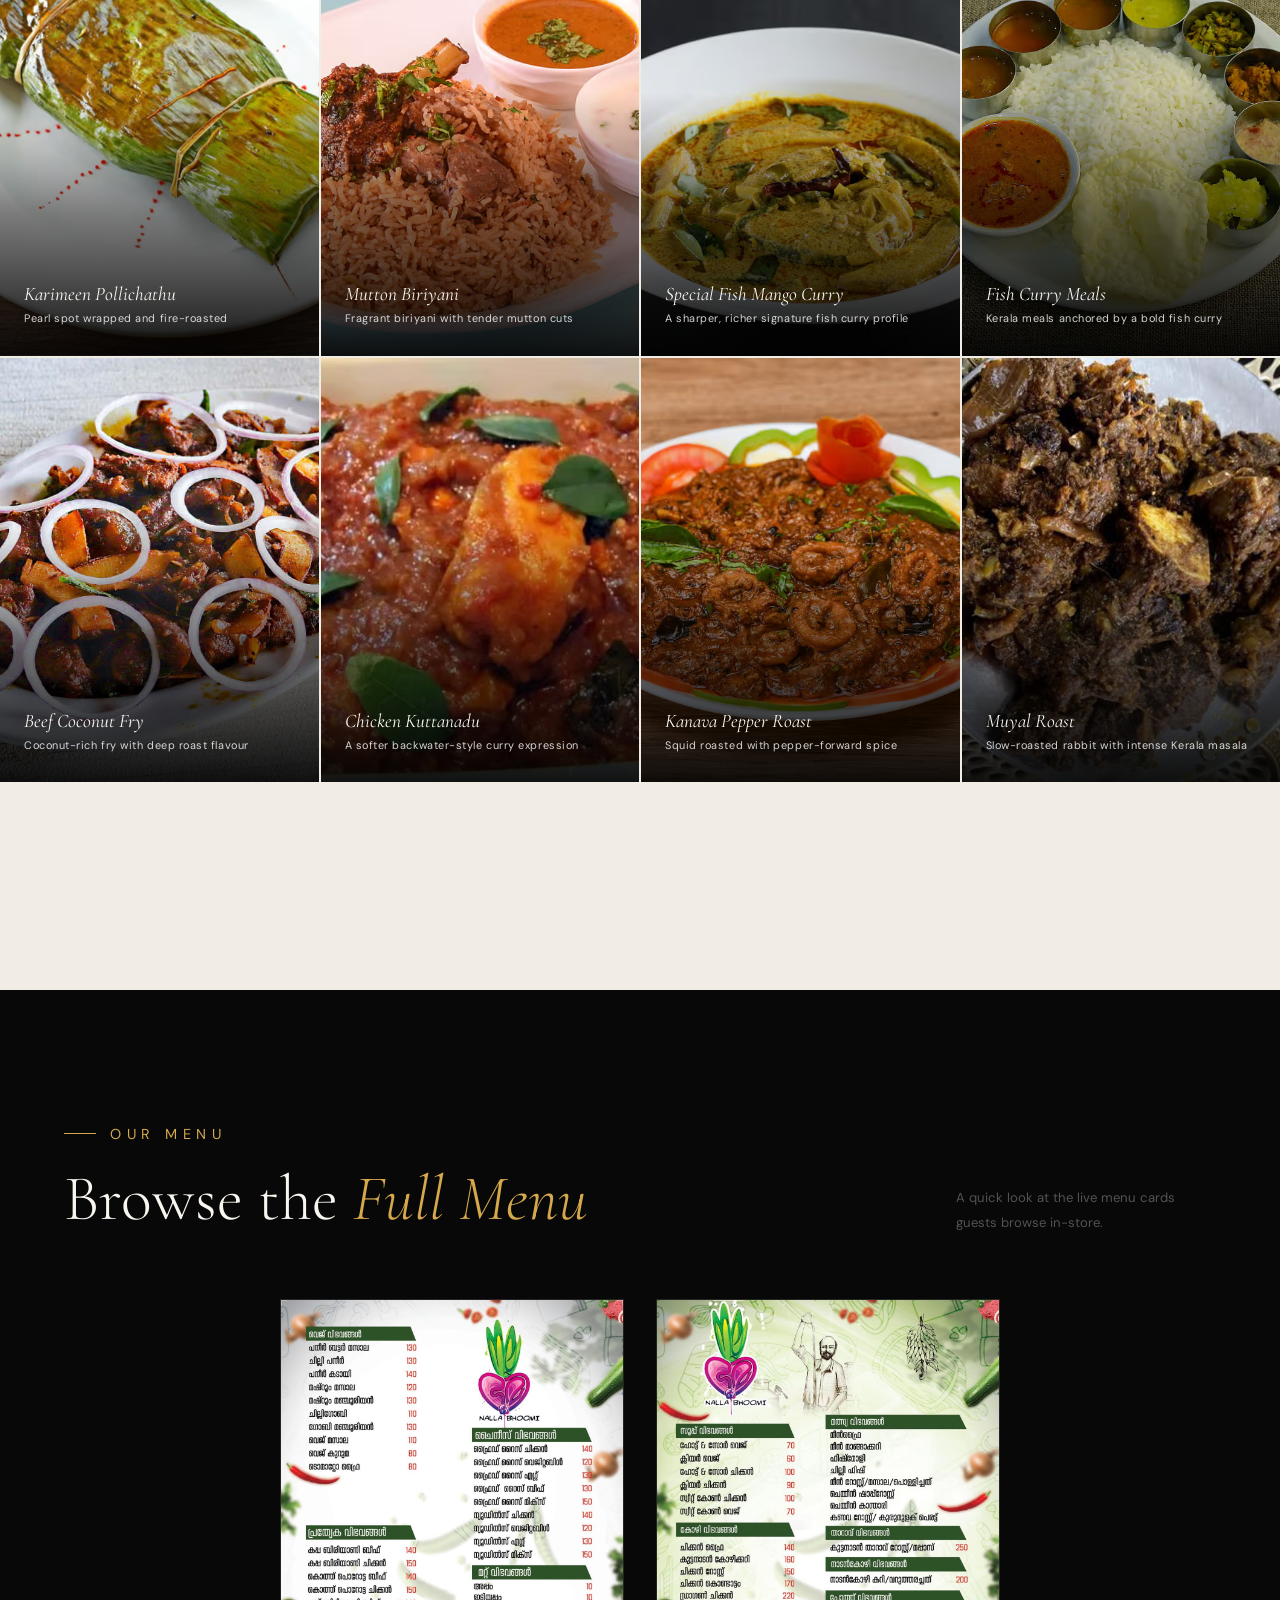
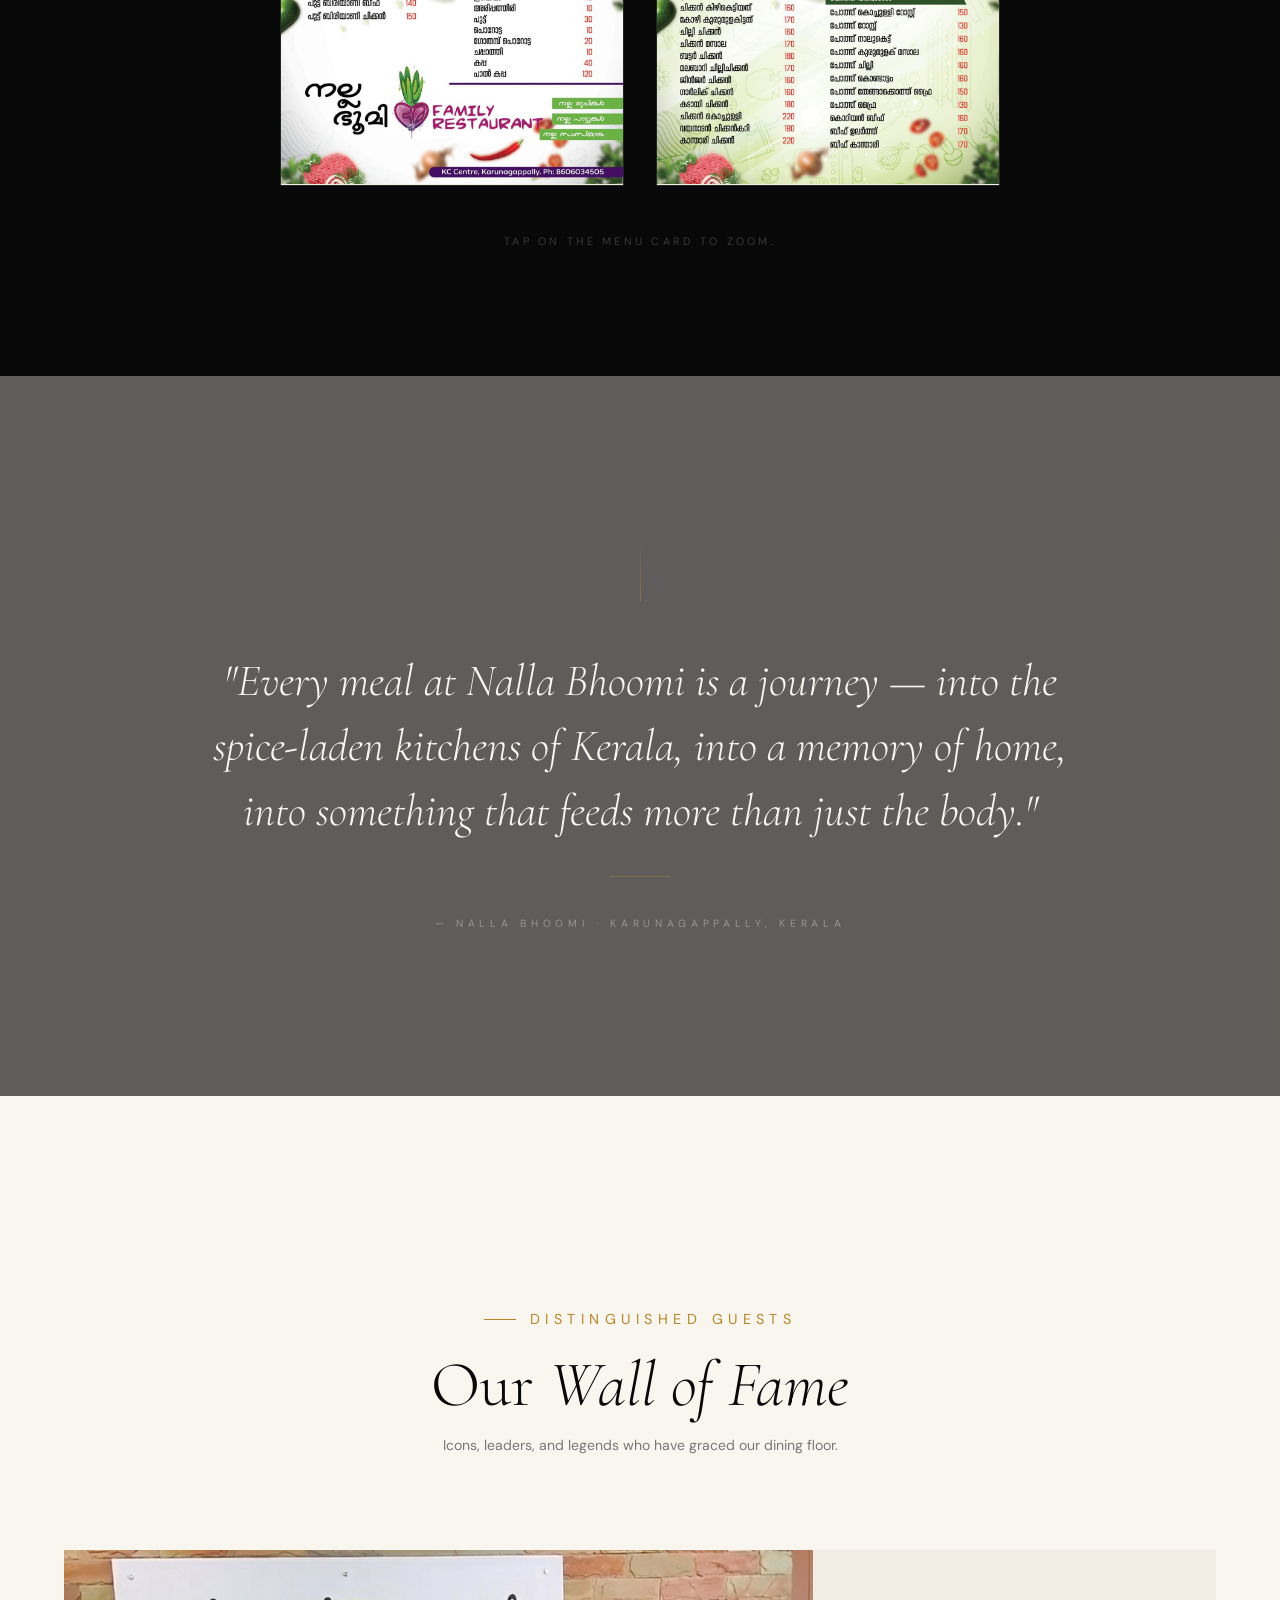
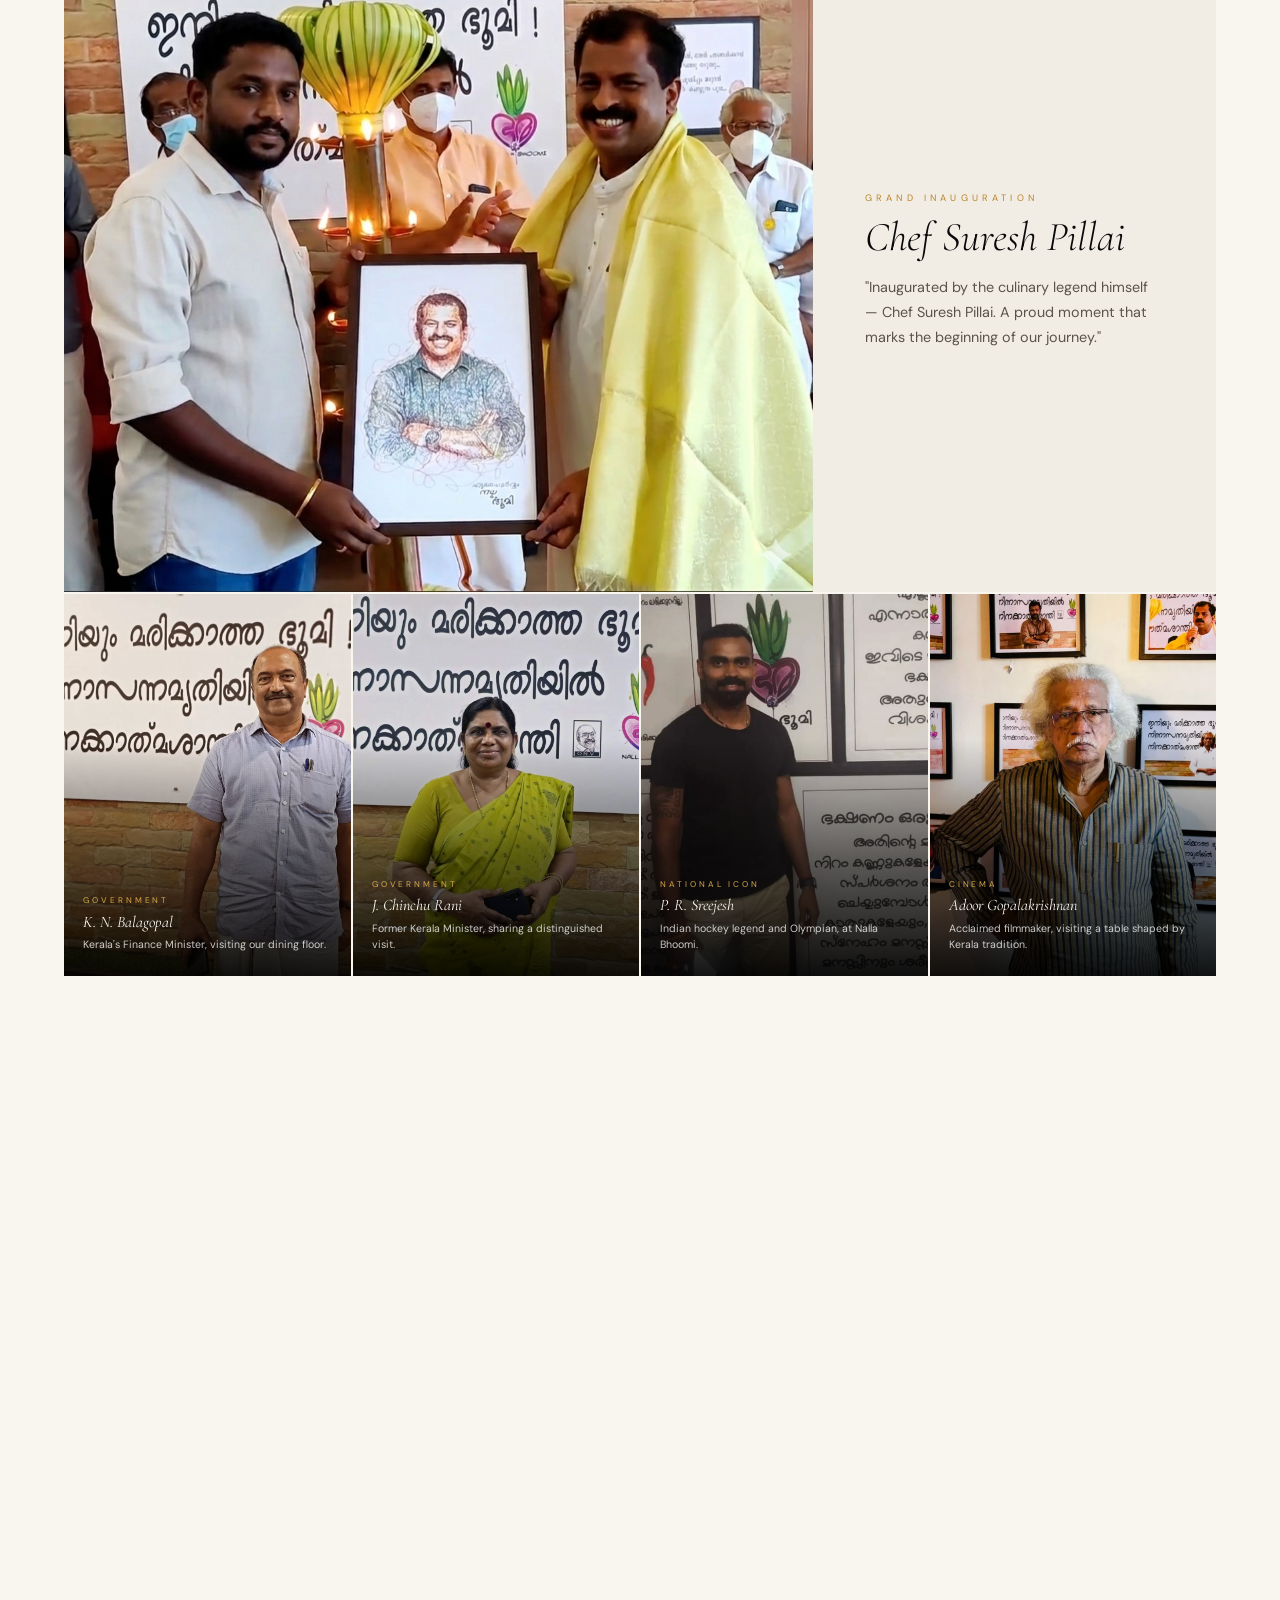
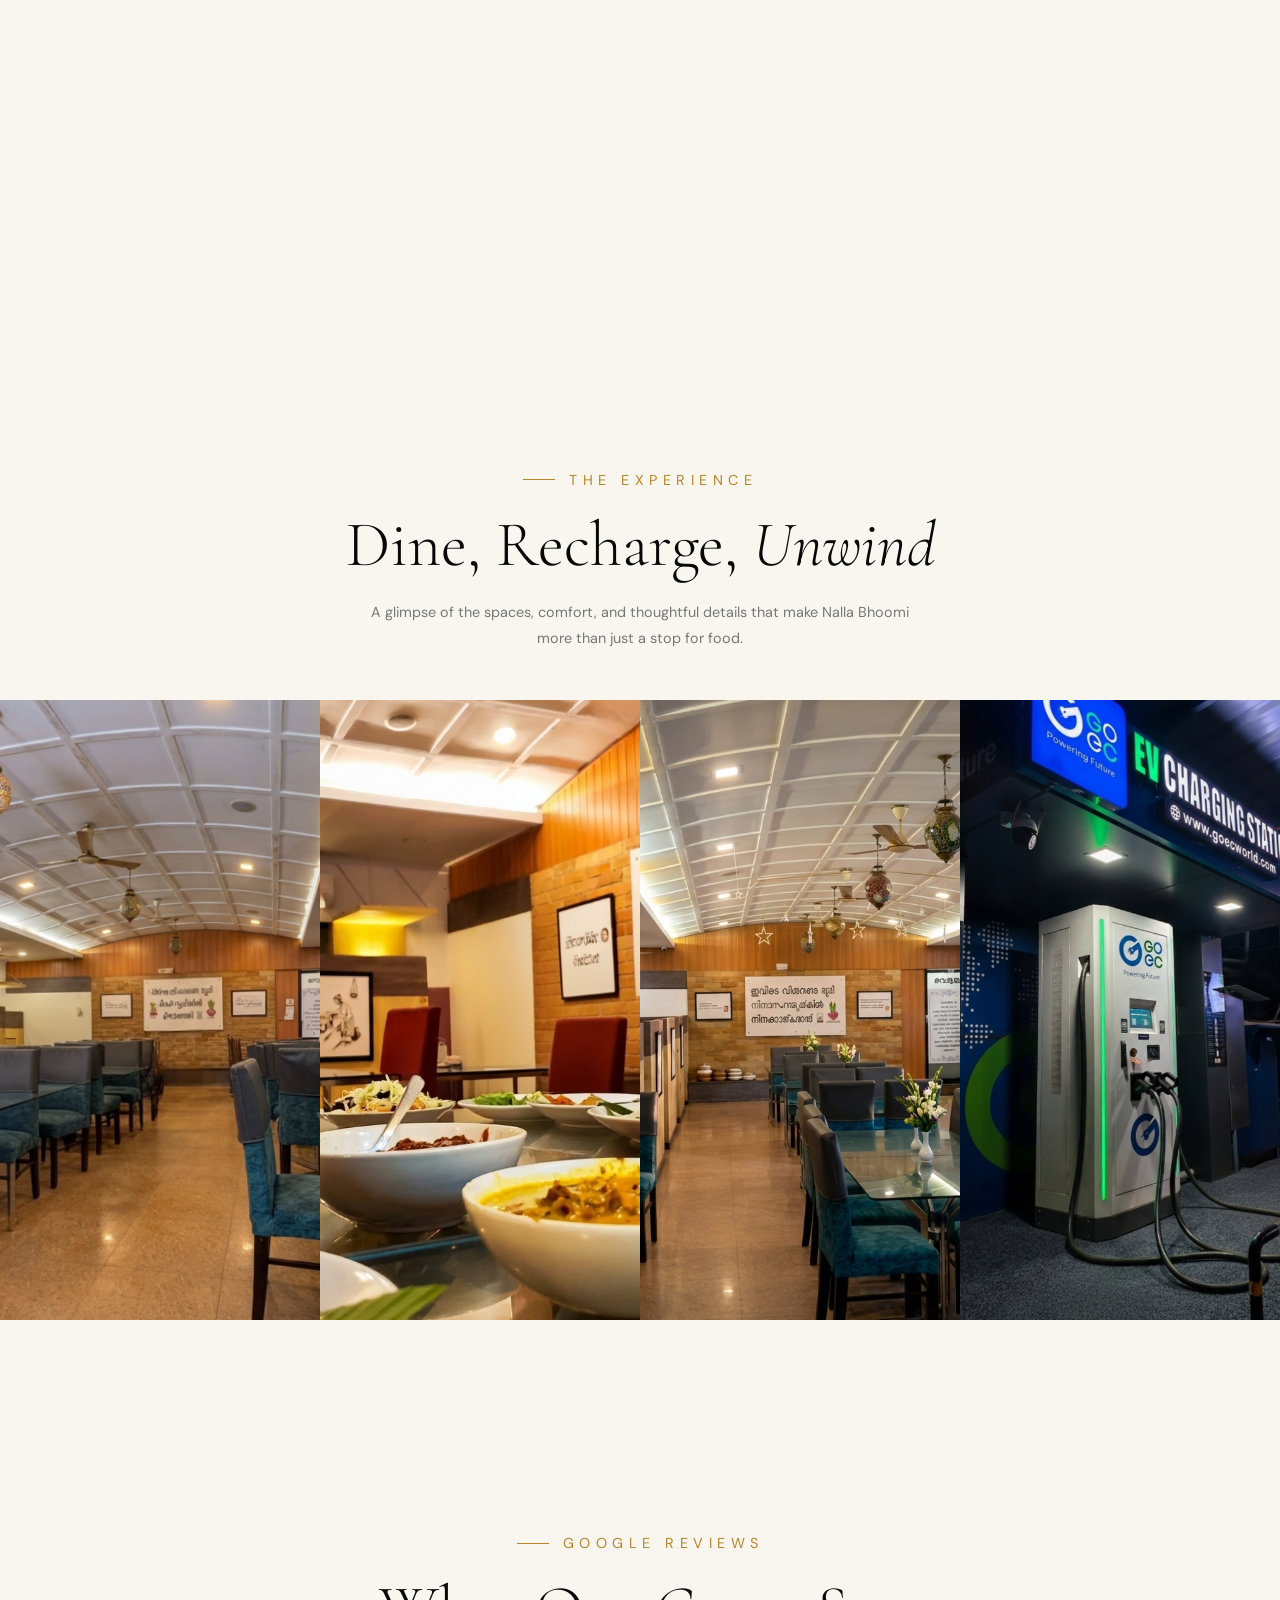
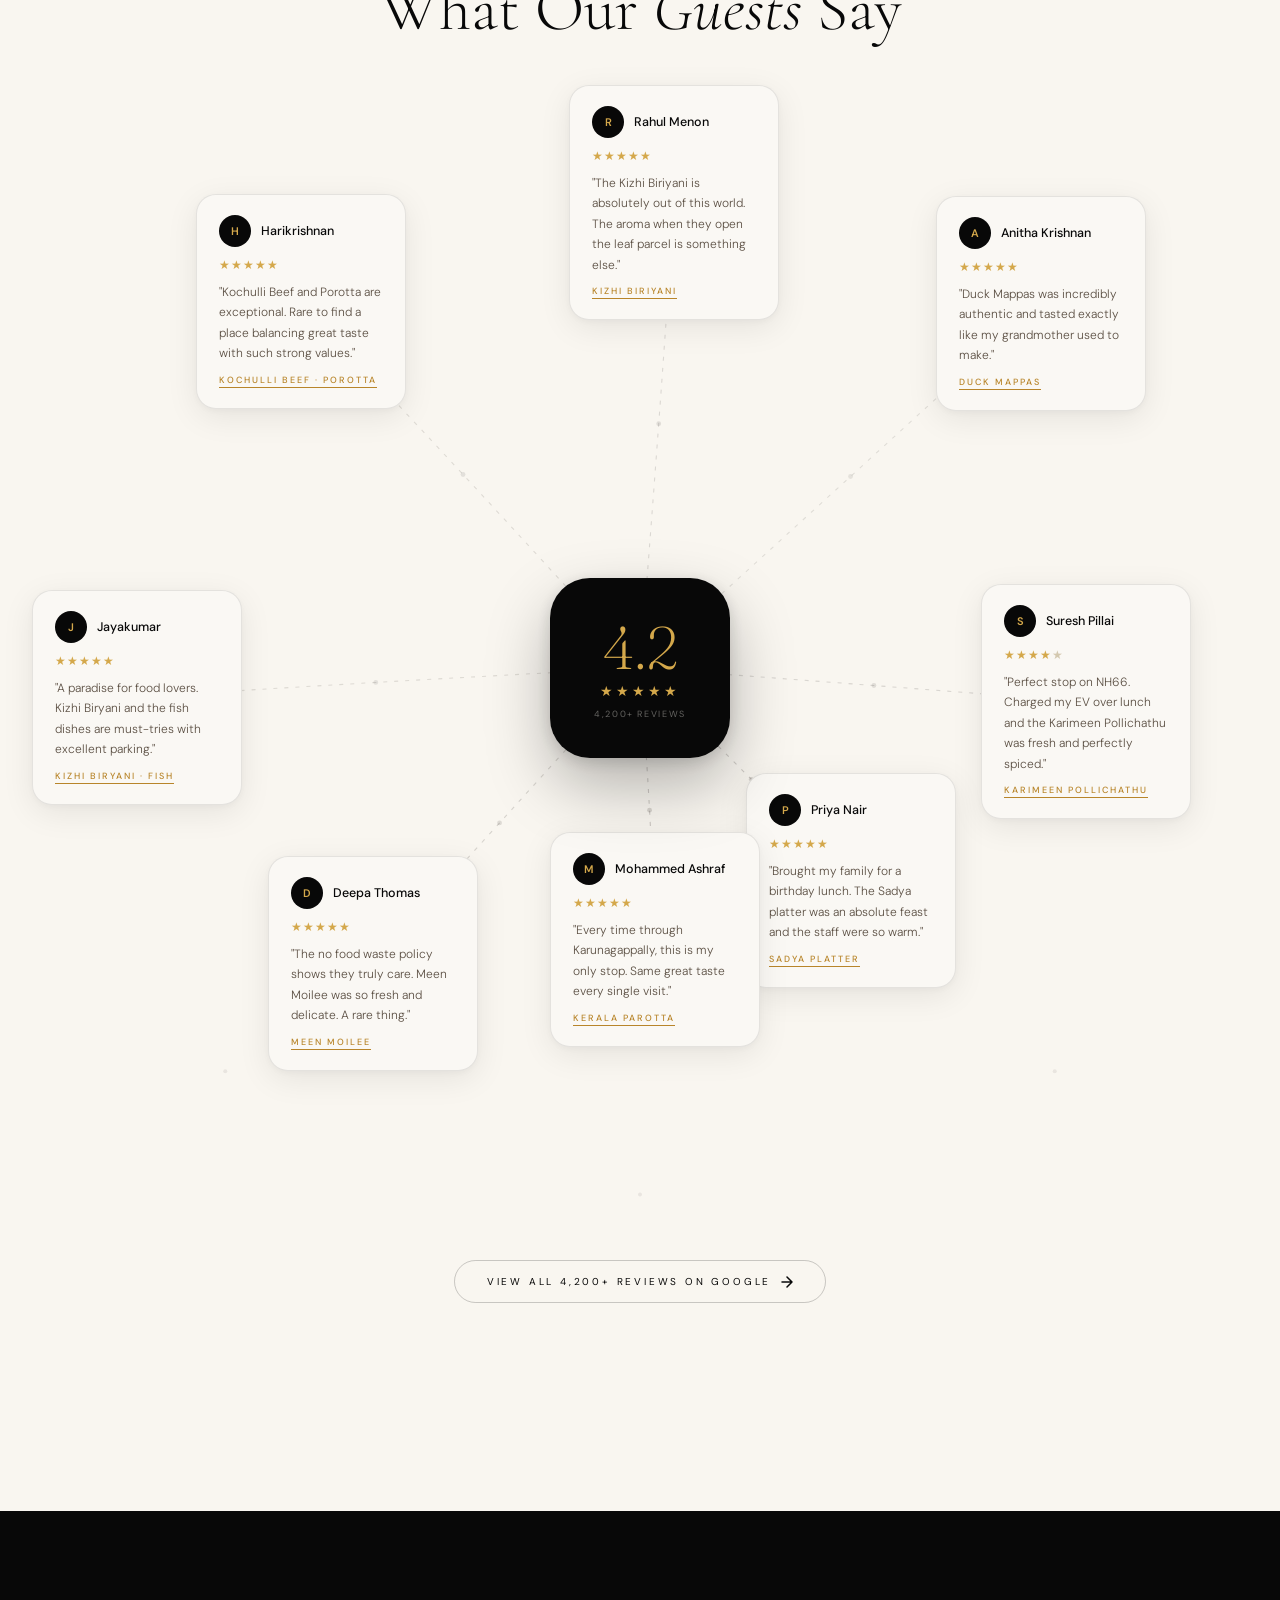
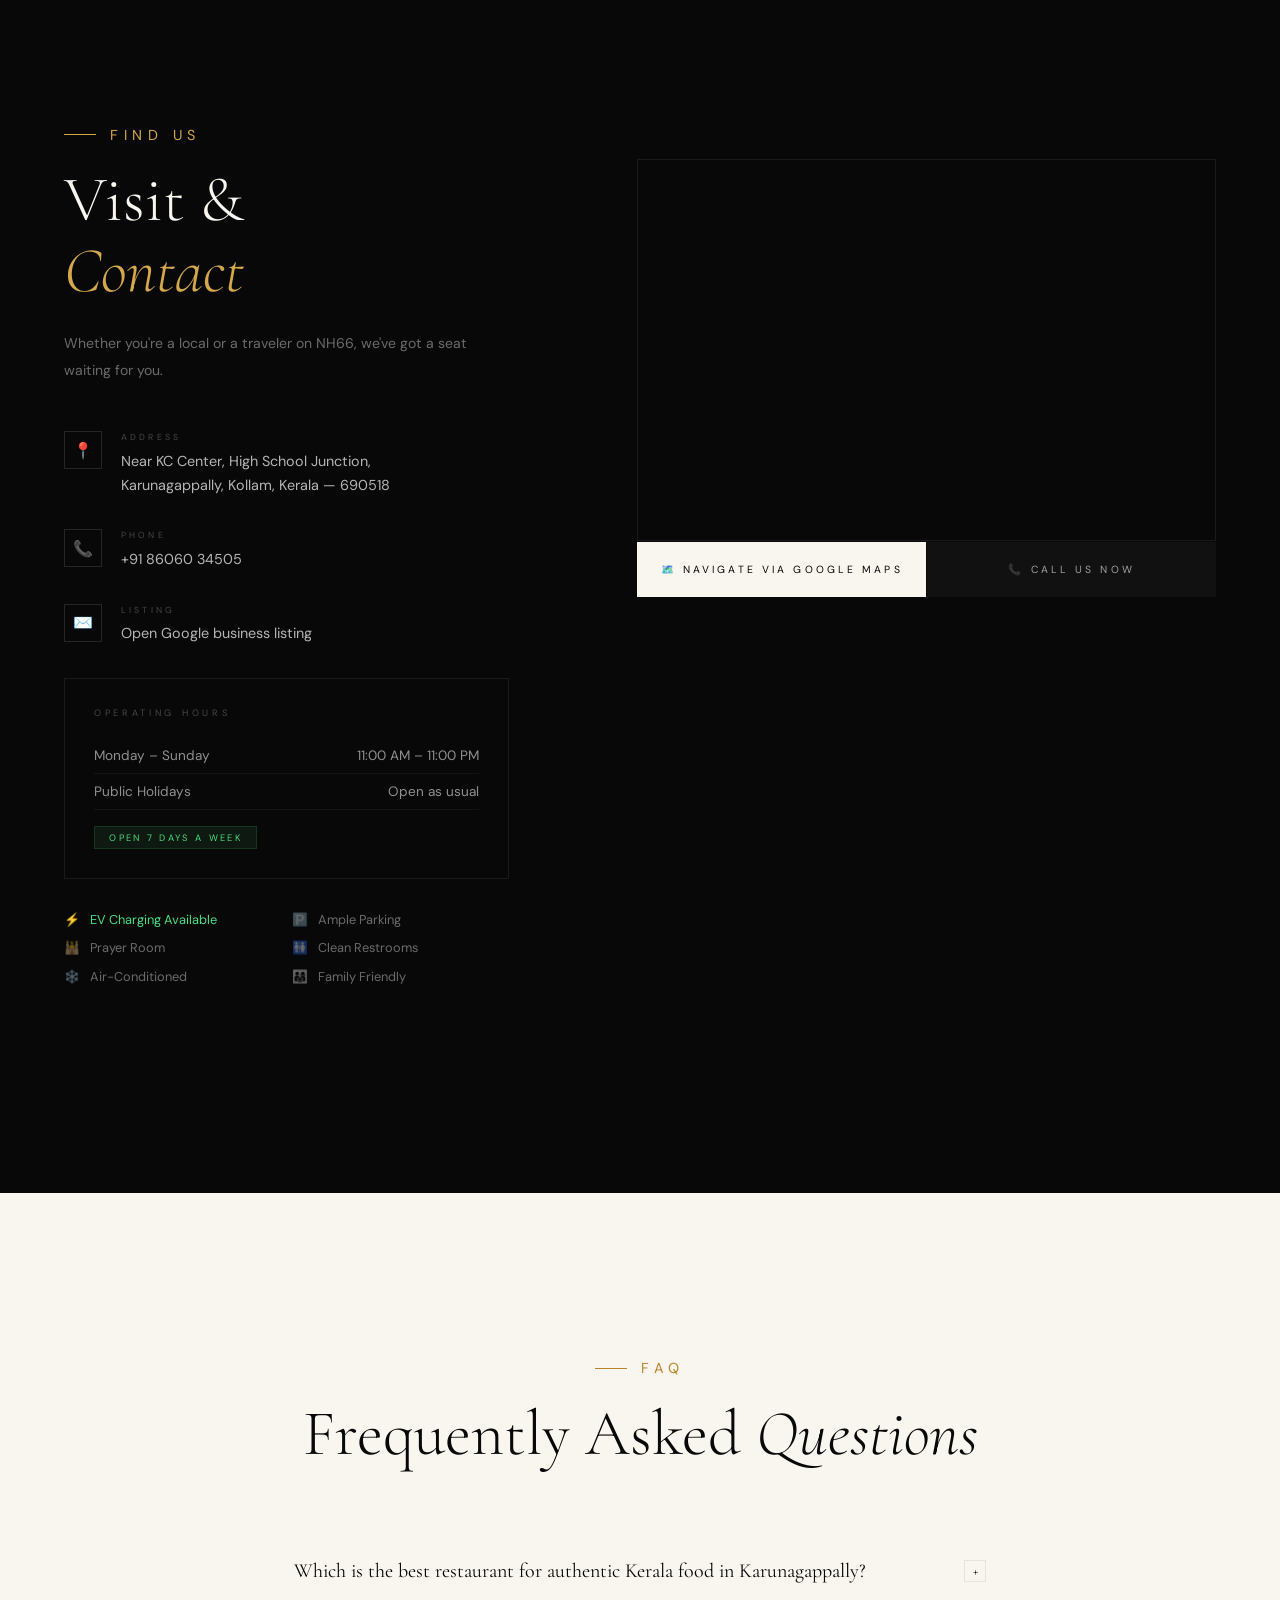
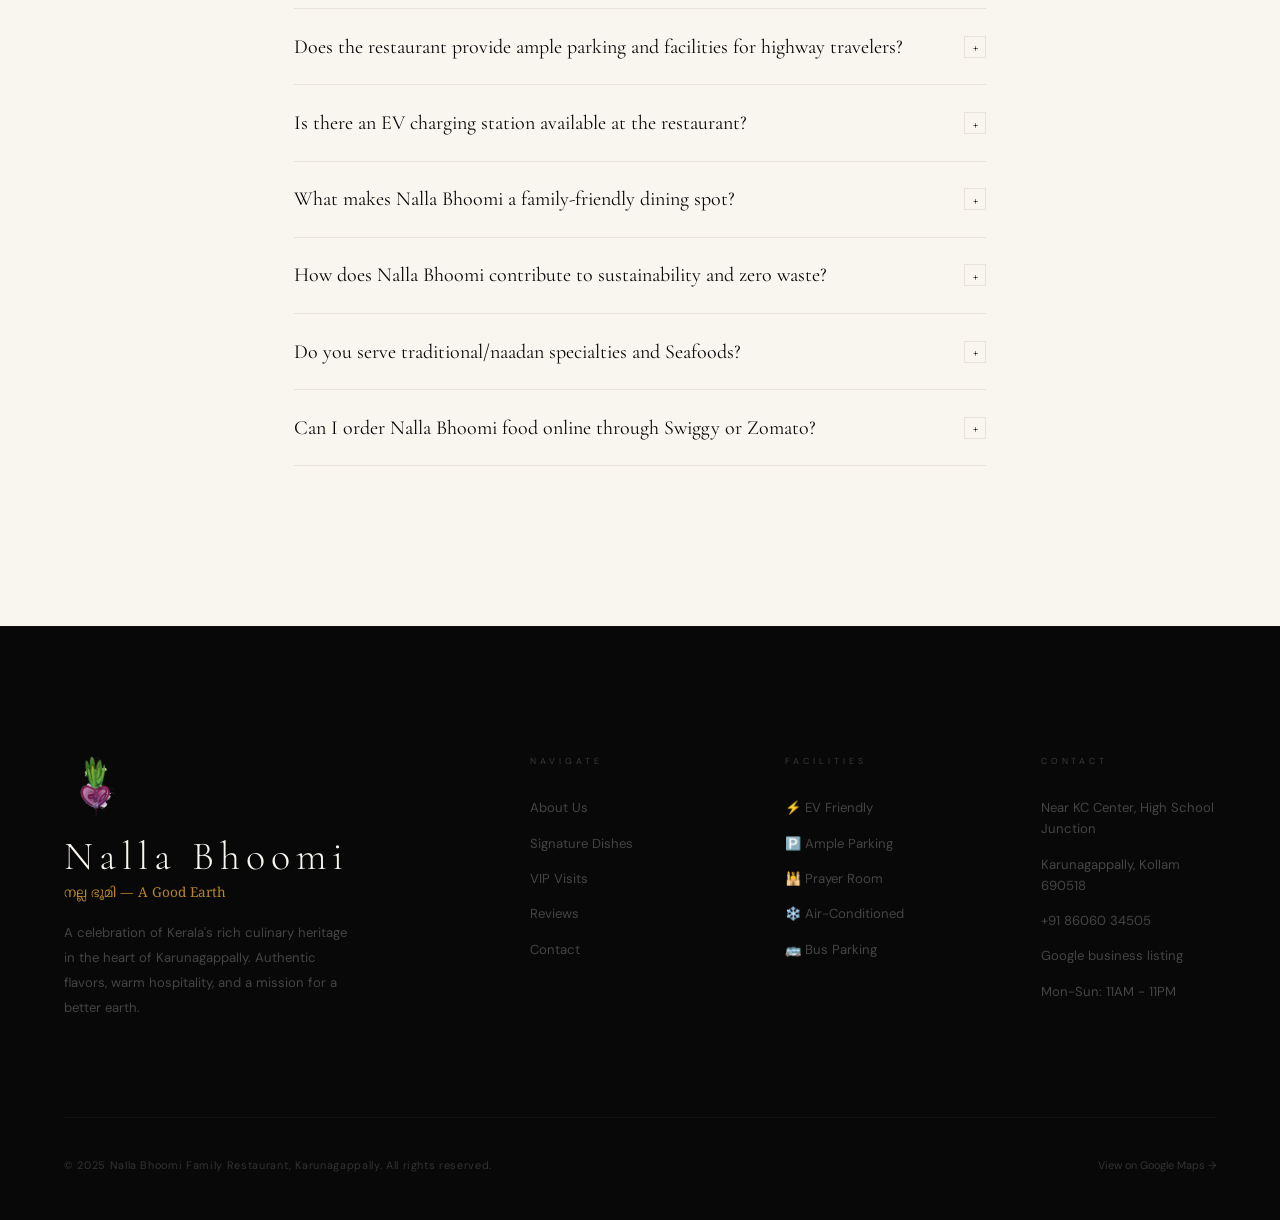
==== commit 4886cd63: "Update hero background and loader" ====
--- a/index.html
+++ b/index.html
@@ -90,7 +90,7 @@
 
 /* ─── HERO ─── */
 .hero{height:100vh;min-height:680px;background:var(--black);display:flex;flex-direction:column;align-items:center;justify-content:flex-start;position:relative;overflow:hidden;padding-top:90px;}
-#h-bg{position:absolute;inset:0;background:url('1image.jpg') center/cover;opacity:.42;will-change:transform;}
+#h-bg{position:absolute;inset:0;background:url('bgb.jpg') center/cover;opacity:.42;will-change:transform;}
 .h-vignette{position:absolute;inset:0;background:radial-gradient(ellipse at center,rgba(0,0,0,.0) 45%,rgba(0,0,0,.85) 100%);}
 .h-grain{position:absolute;inset:0;opacity:.04;background-image:url("data:image/svg+xml,%3Csvg viewBox='0 0 256 256' xmlns='http://www.w3.org/2000/svg'%3E%3Cfilter id='n'%3E%3CfeTurbulence type='fractalNoise' baseFrequency='0.9' numOctaves='4'/%3E%3C/filter%3E%3Crect width='100%25' height='100%25' filter='url(%23n)' opacity='1'/%3E%3C/svg%3E");background-size:200px;}
 .h-content{position:relative;z-index:2;text-align:center;padding:0 2rem;flex:1;display:flex;flex-direction:column;align-items:center;justify-content:center;}
@@ -1098,7 +1098,7 @@
 
 <!-- LOADER -->
 <div id="loader">
-  <img src="[data-uri]" alt="Nalla Bhoomi" style="width:80px;height:80px;object-fit:contain;margin-bottom:1.5rem;opacity:0;animation:fu 0.8s ease 0.3s forwards;">
+  <img src="Logo.png" alt="Nalla Bhoomi" style="width:80px;height:80px;object-fit:contain;margin-bottom:1.5rem;opacity:0;animation:fu 0.8s ease 0.3s forwards;">
   <div class="ld-word"><span>Nalla</span><img src="Logo.png" alt="Nalla Bhoomi logo"><span>Bhoomi</span></div>
   <div class="ld-ml">നല്ല ഭൂമി — A Good Earth</div>
   <div class="ld-line" id="ldline"></div>
@@ -1108,7 +1108,7 @@
 <!-- NAV -->
 <nav id="nav">
   <a href="#" class="nav-logo">
-    <img src="[data-uri]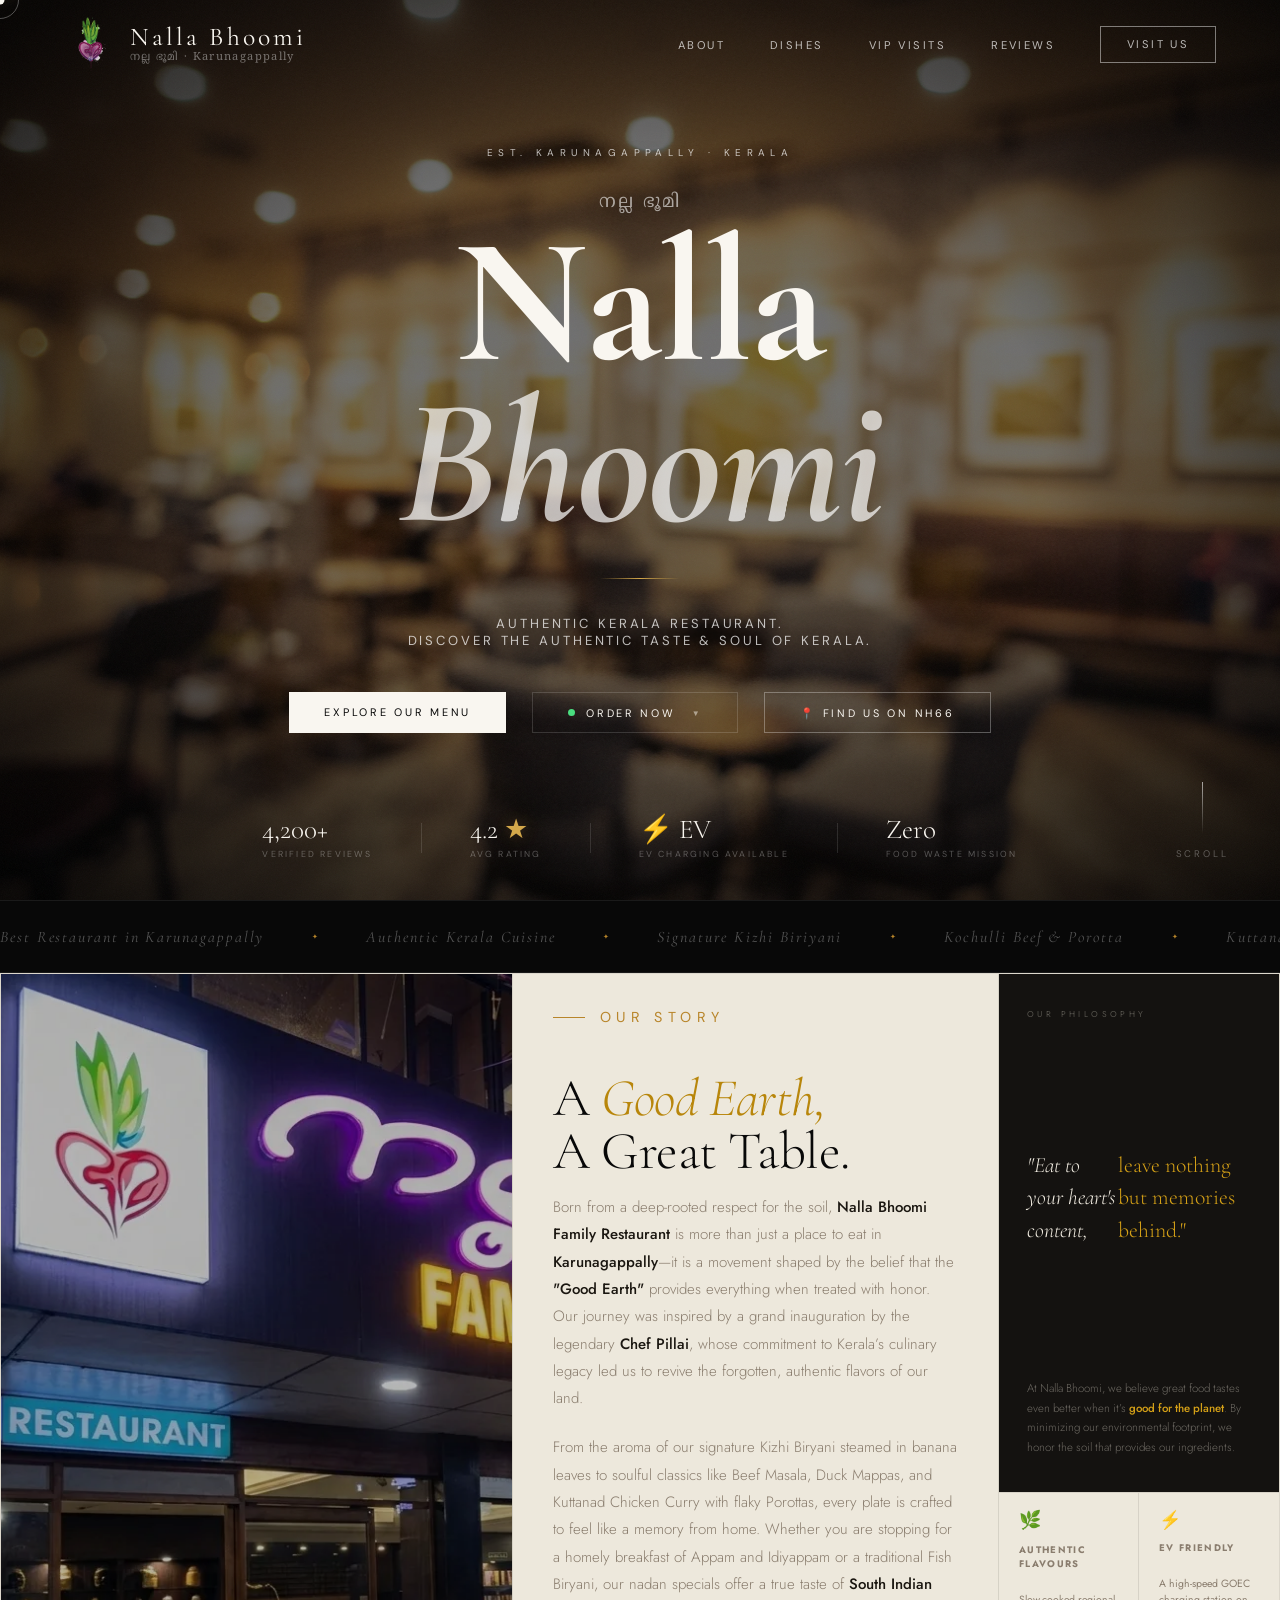
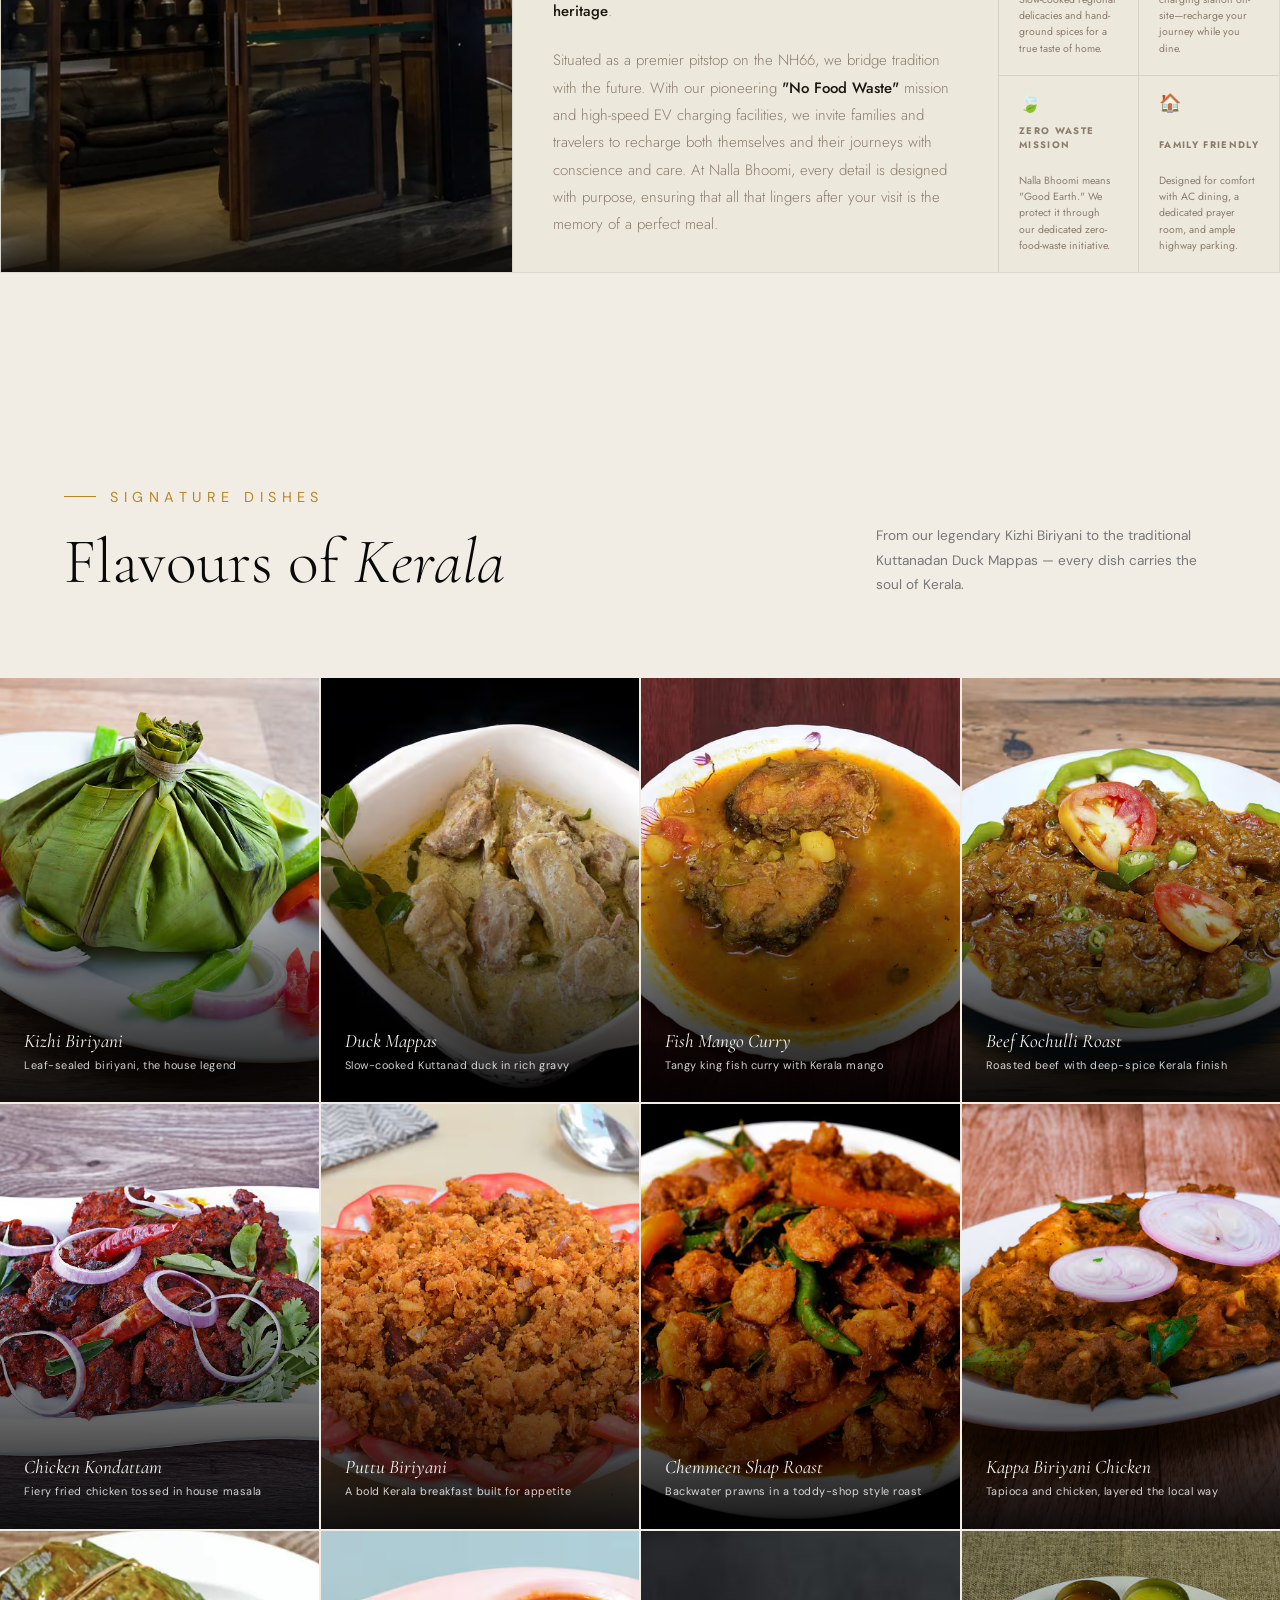
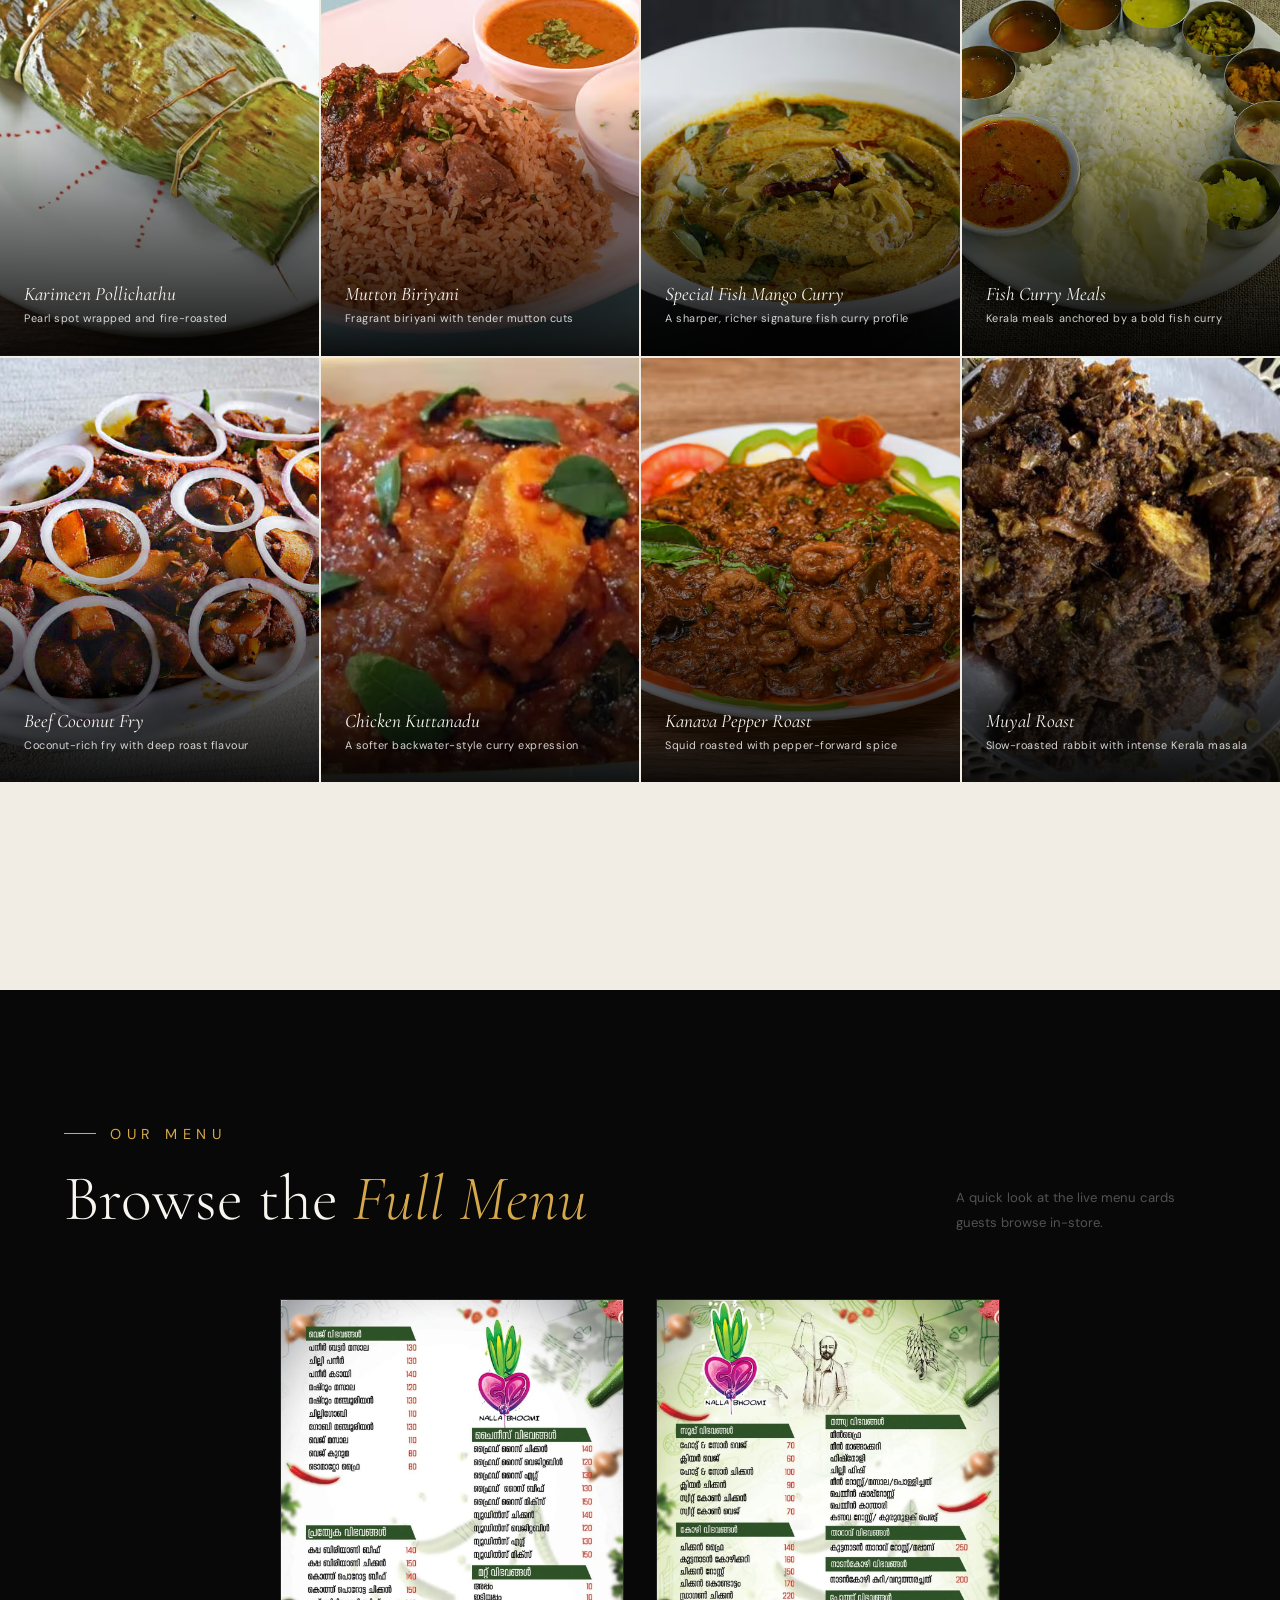
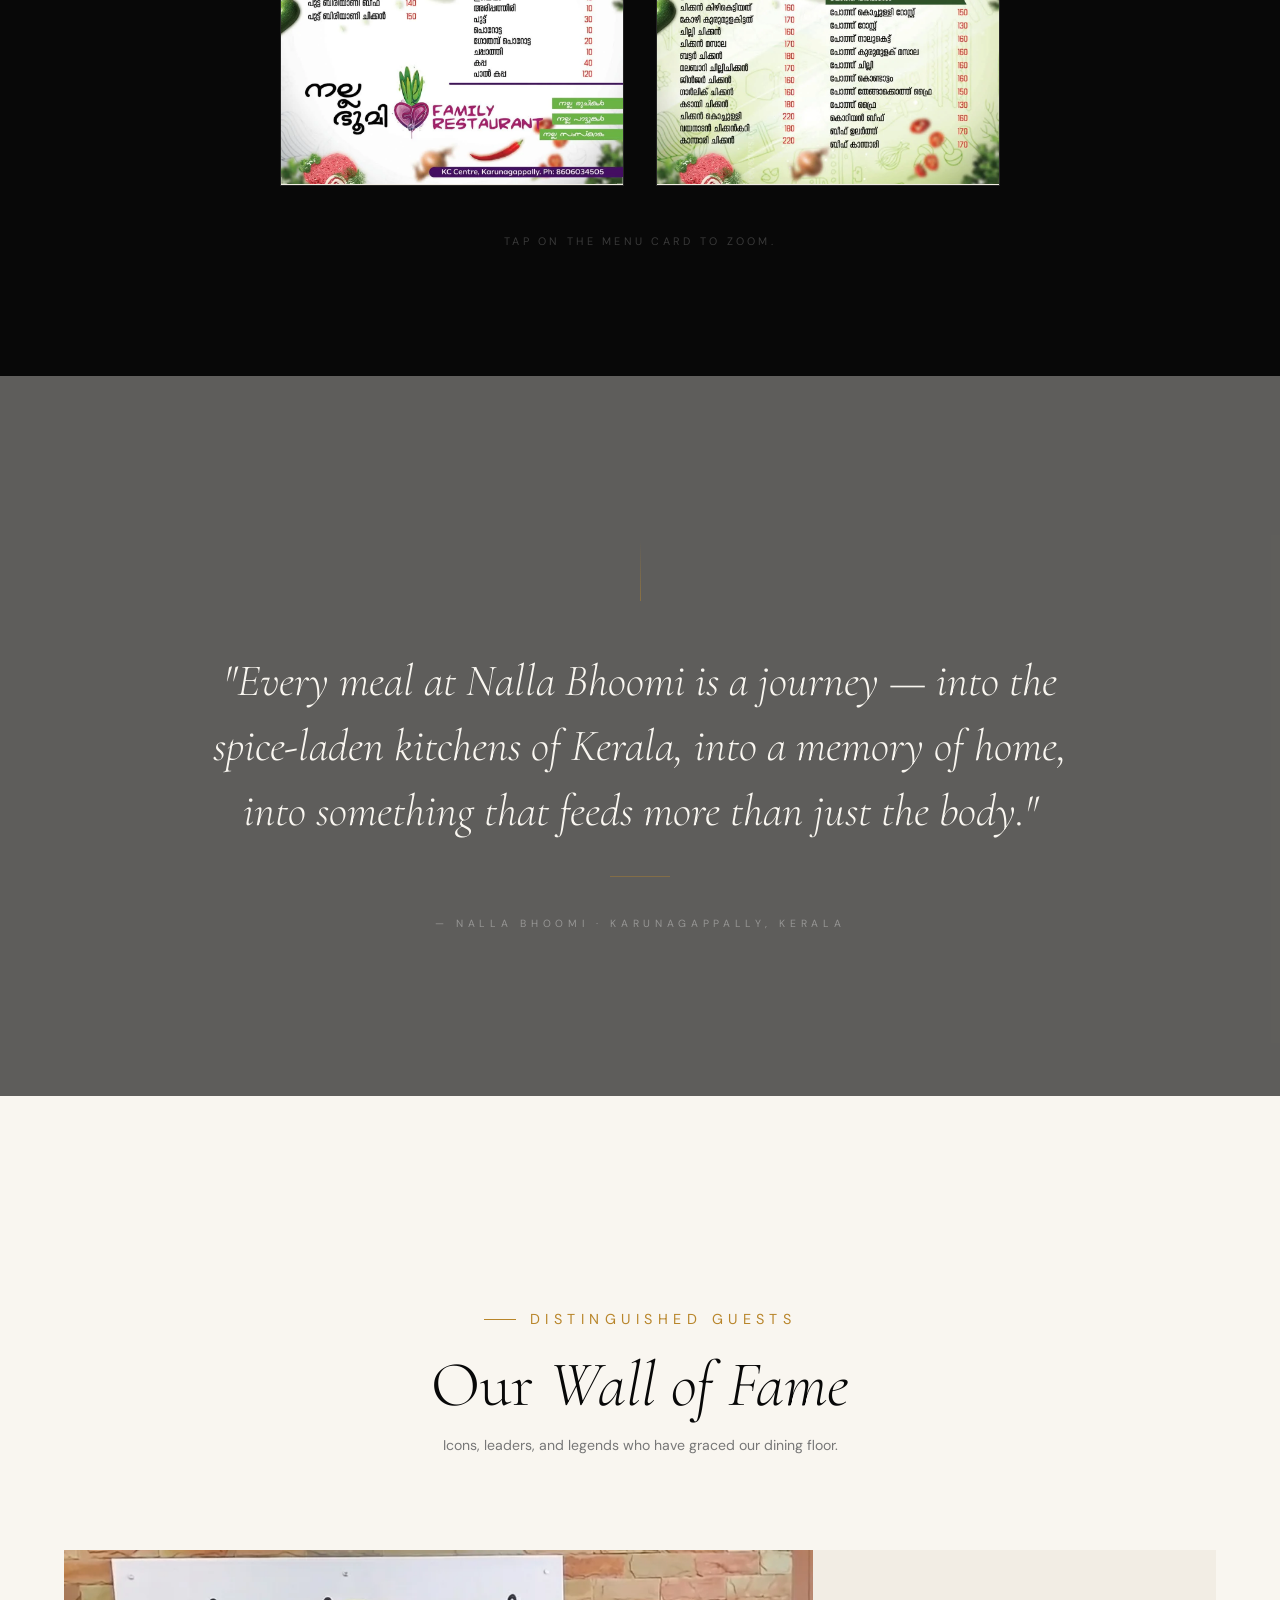
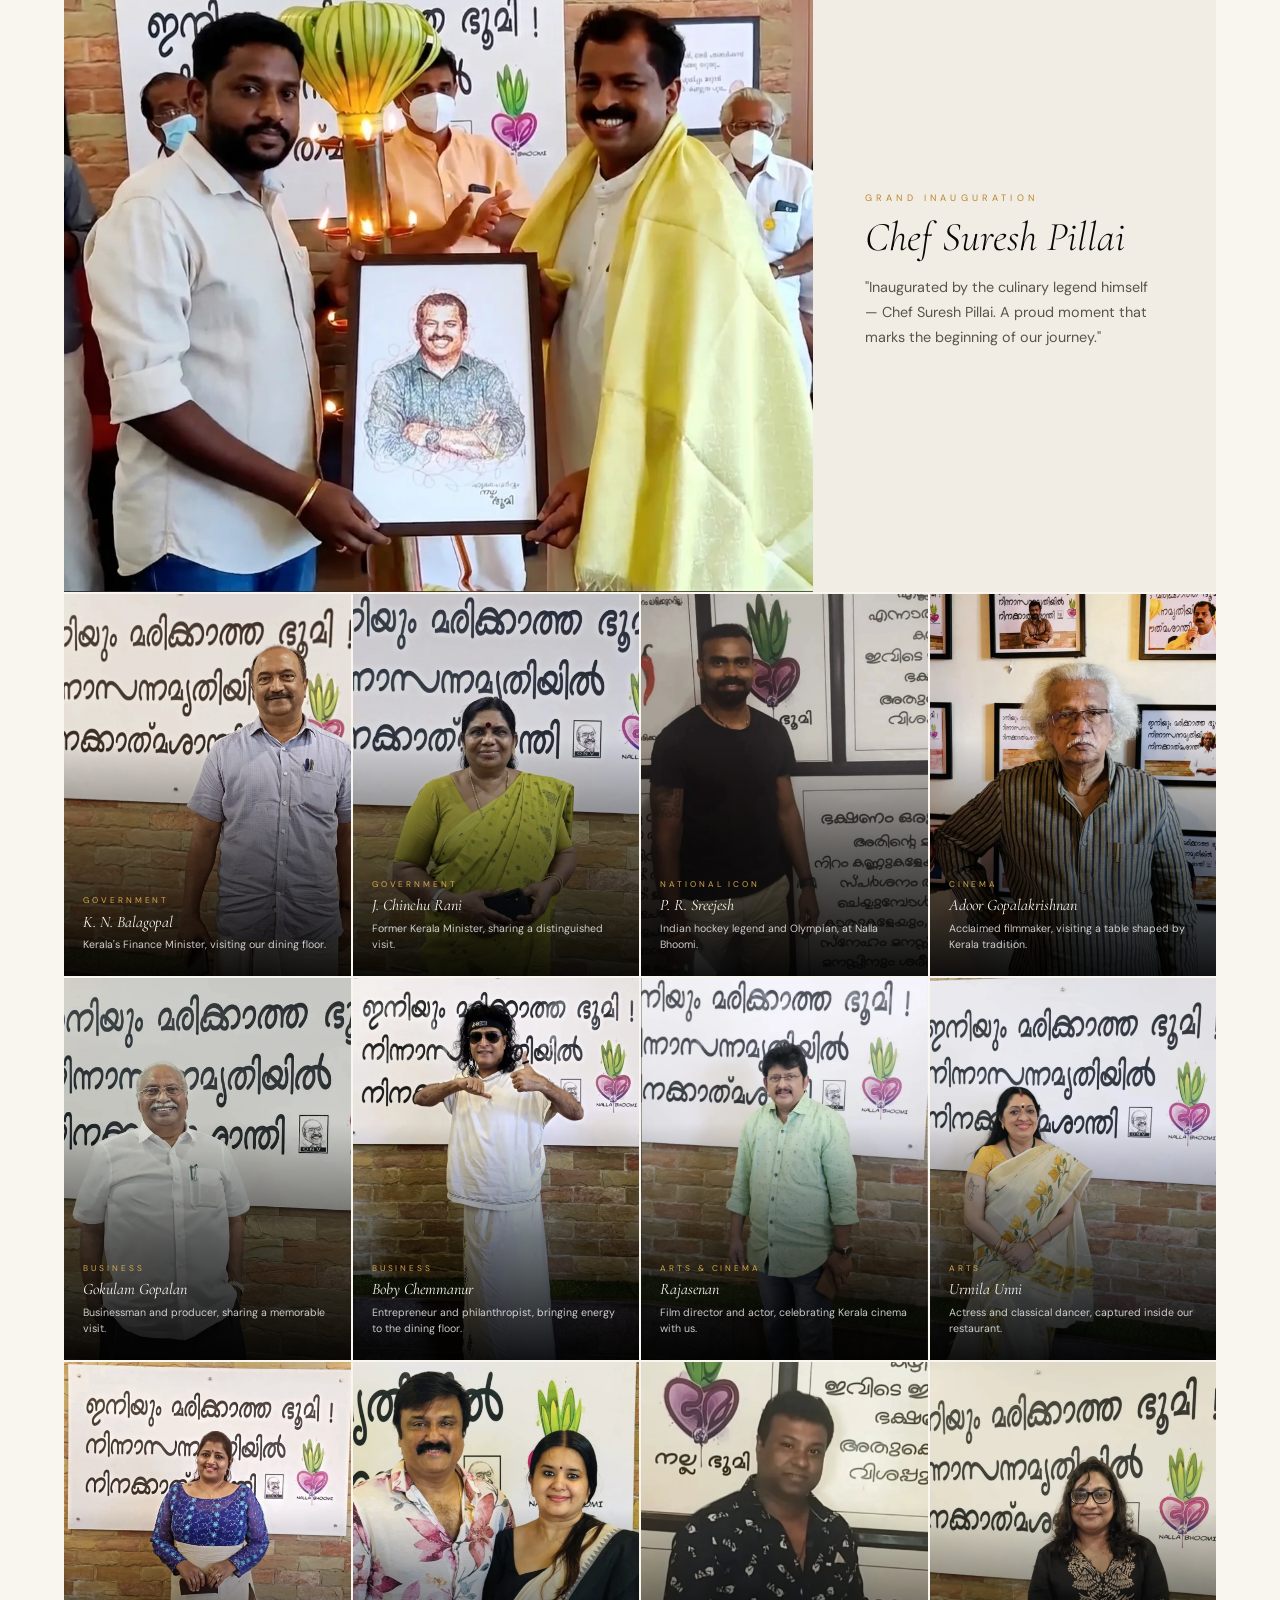
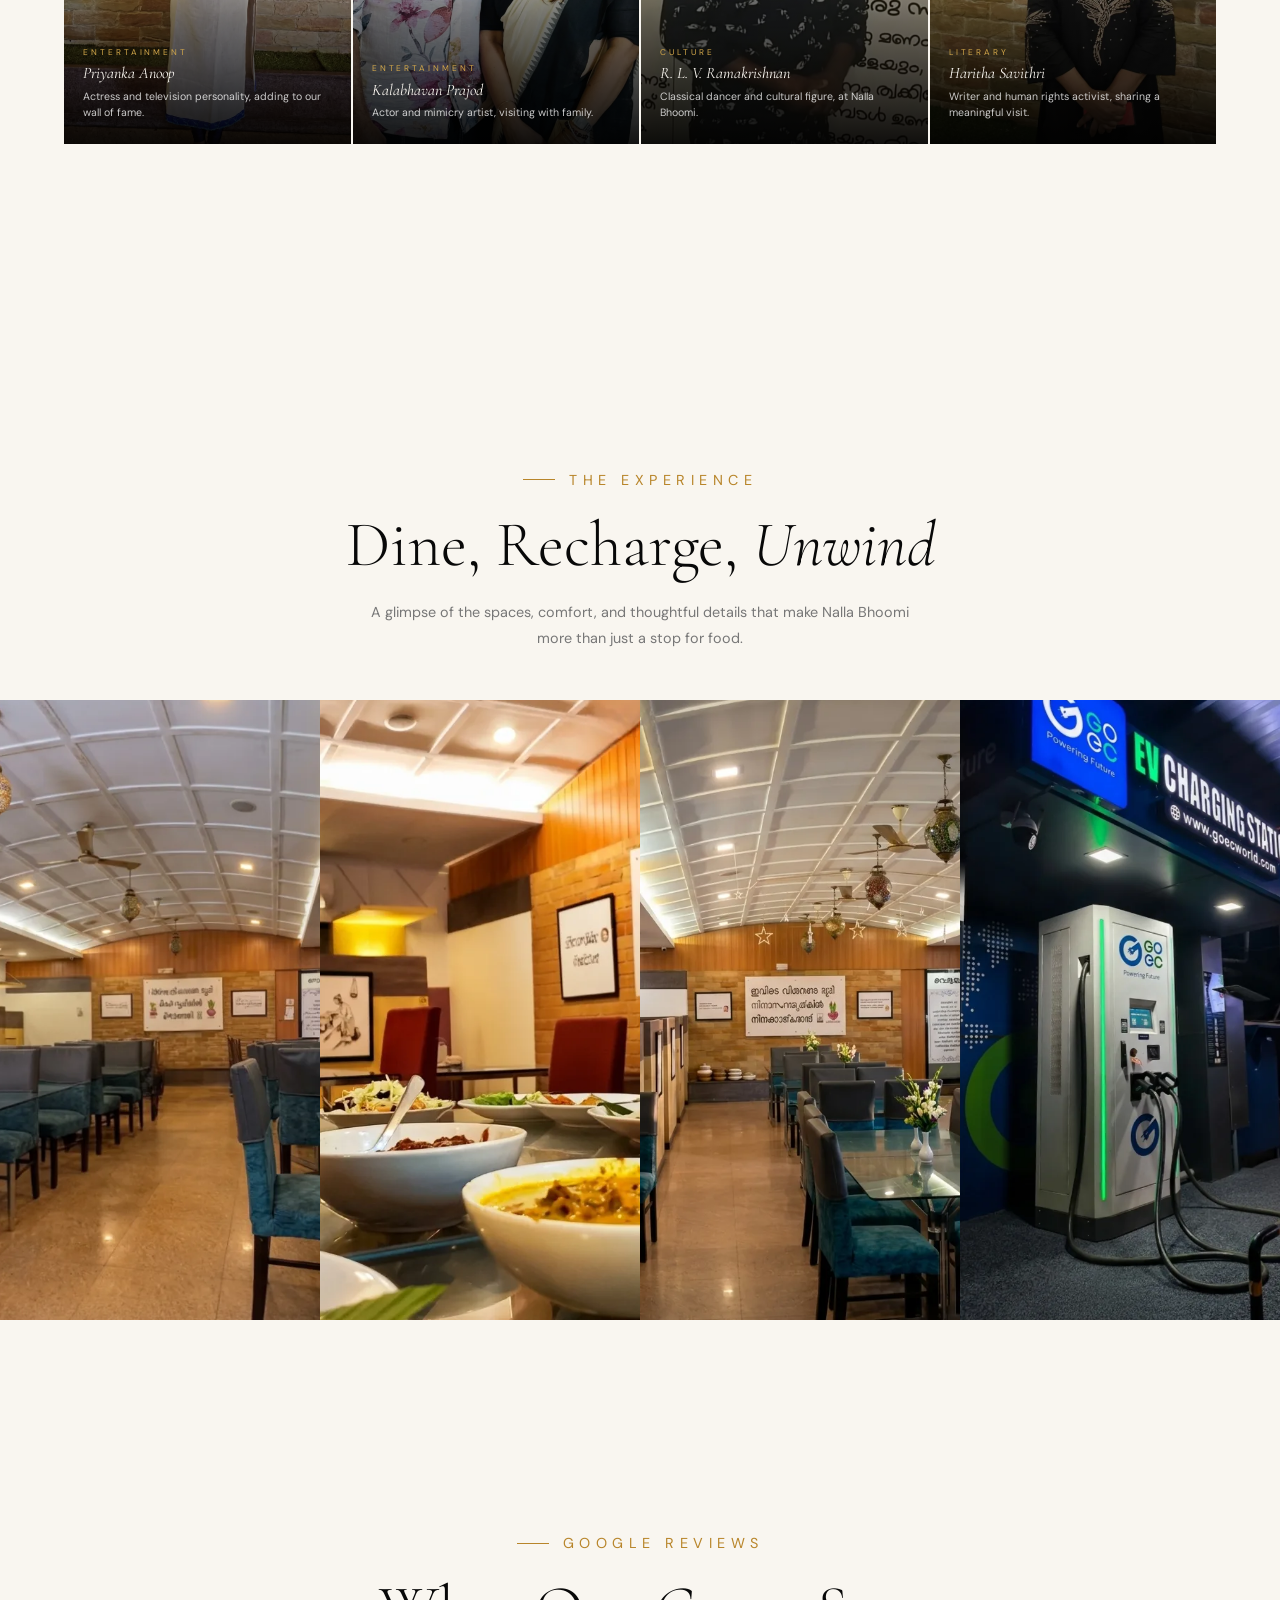
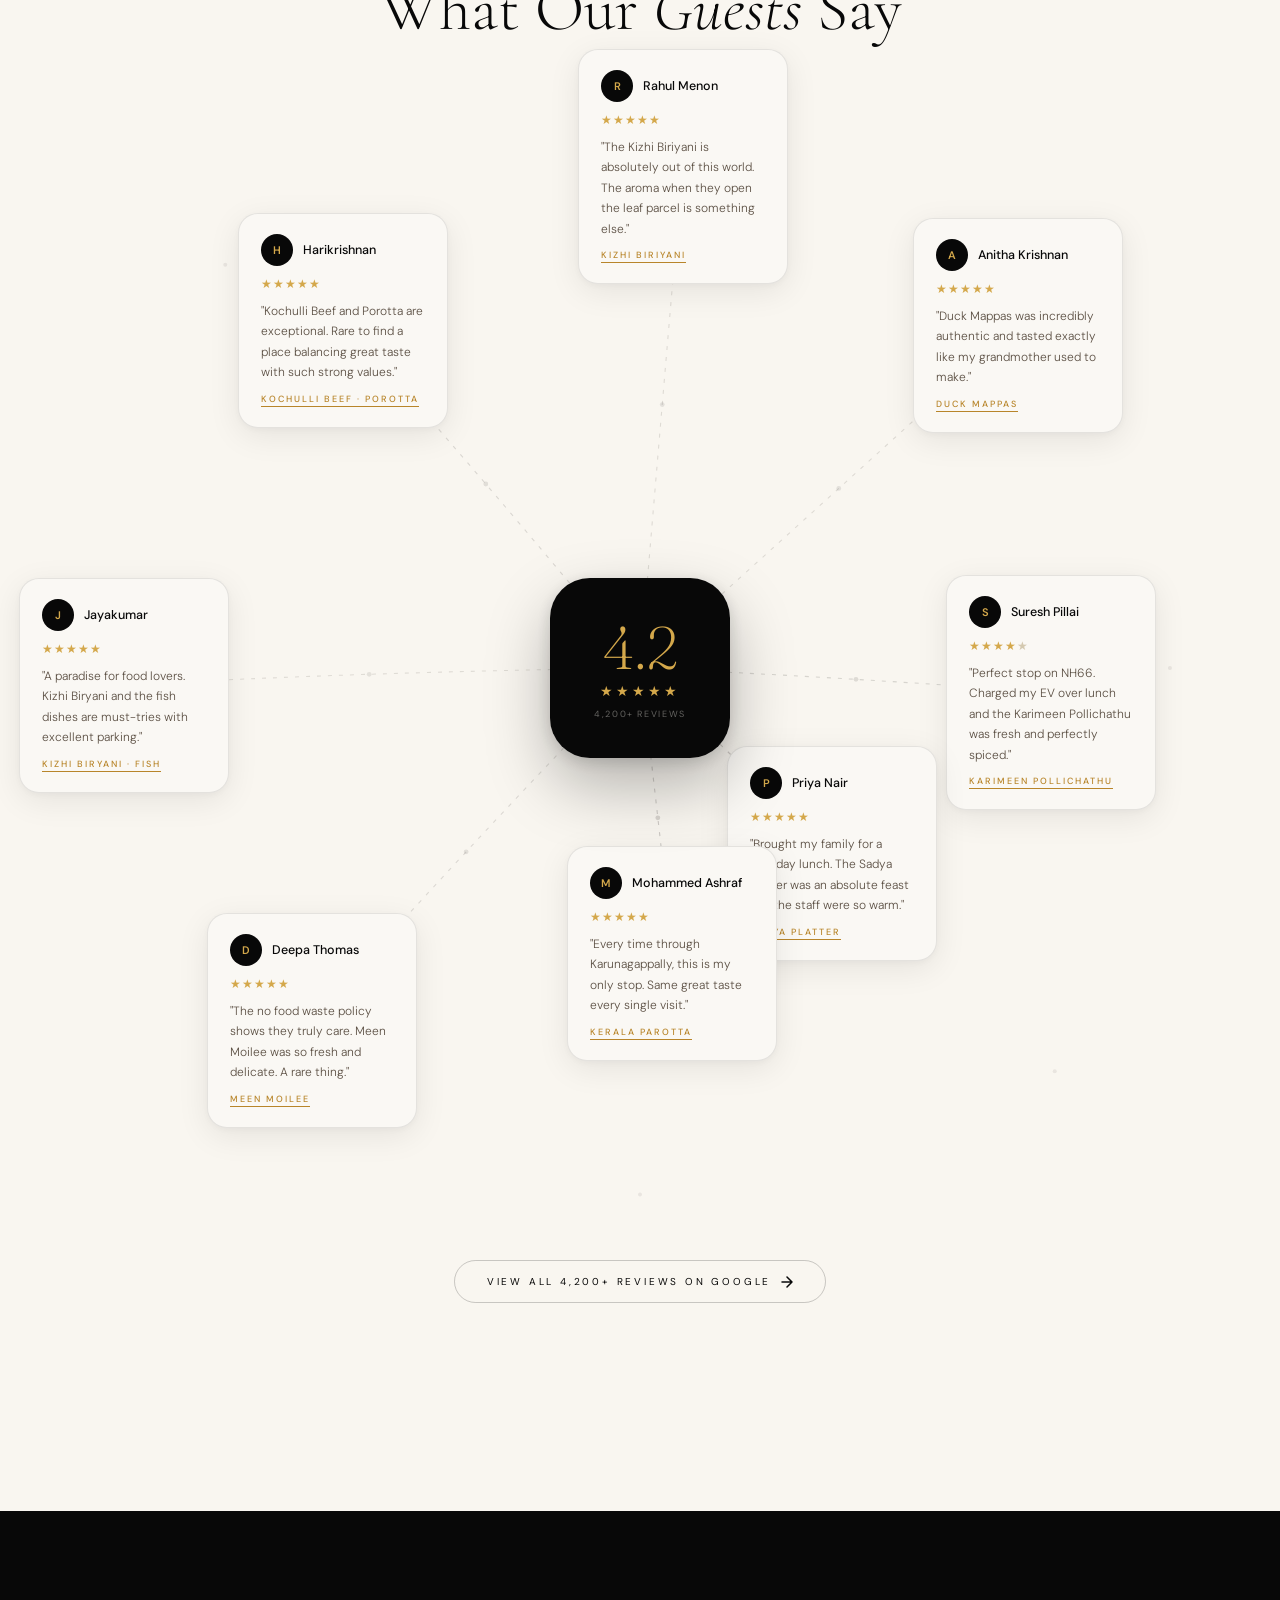
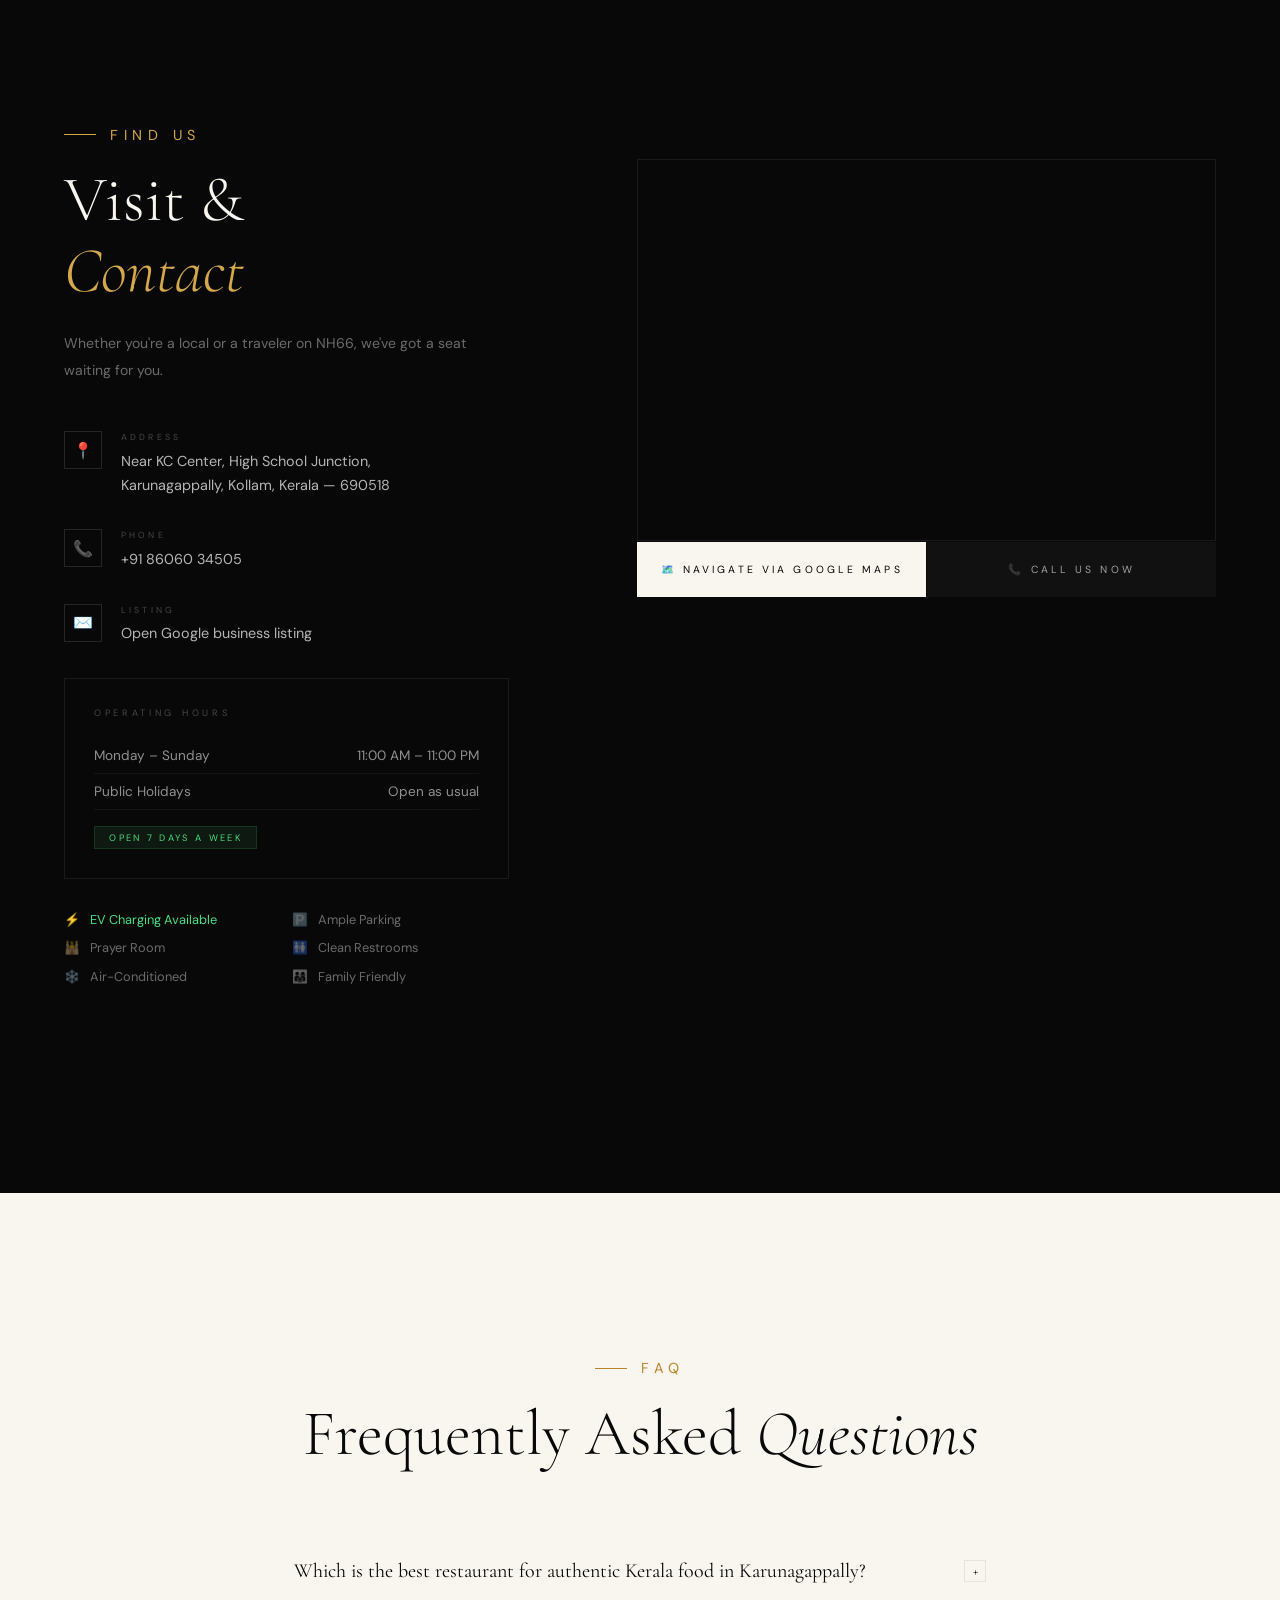
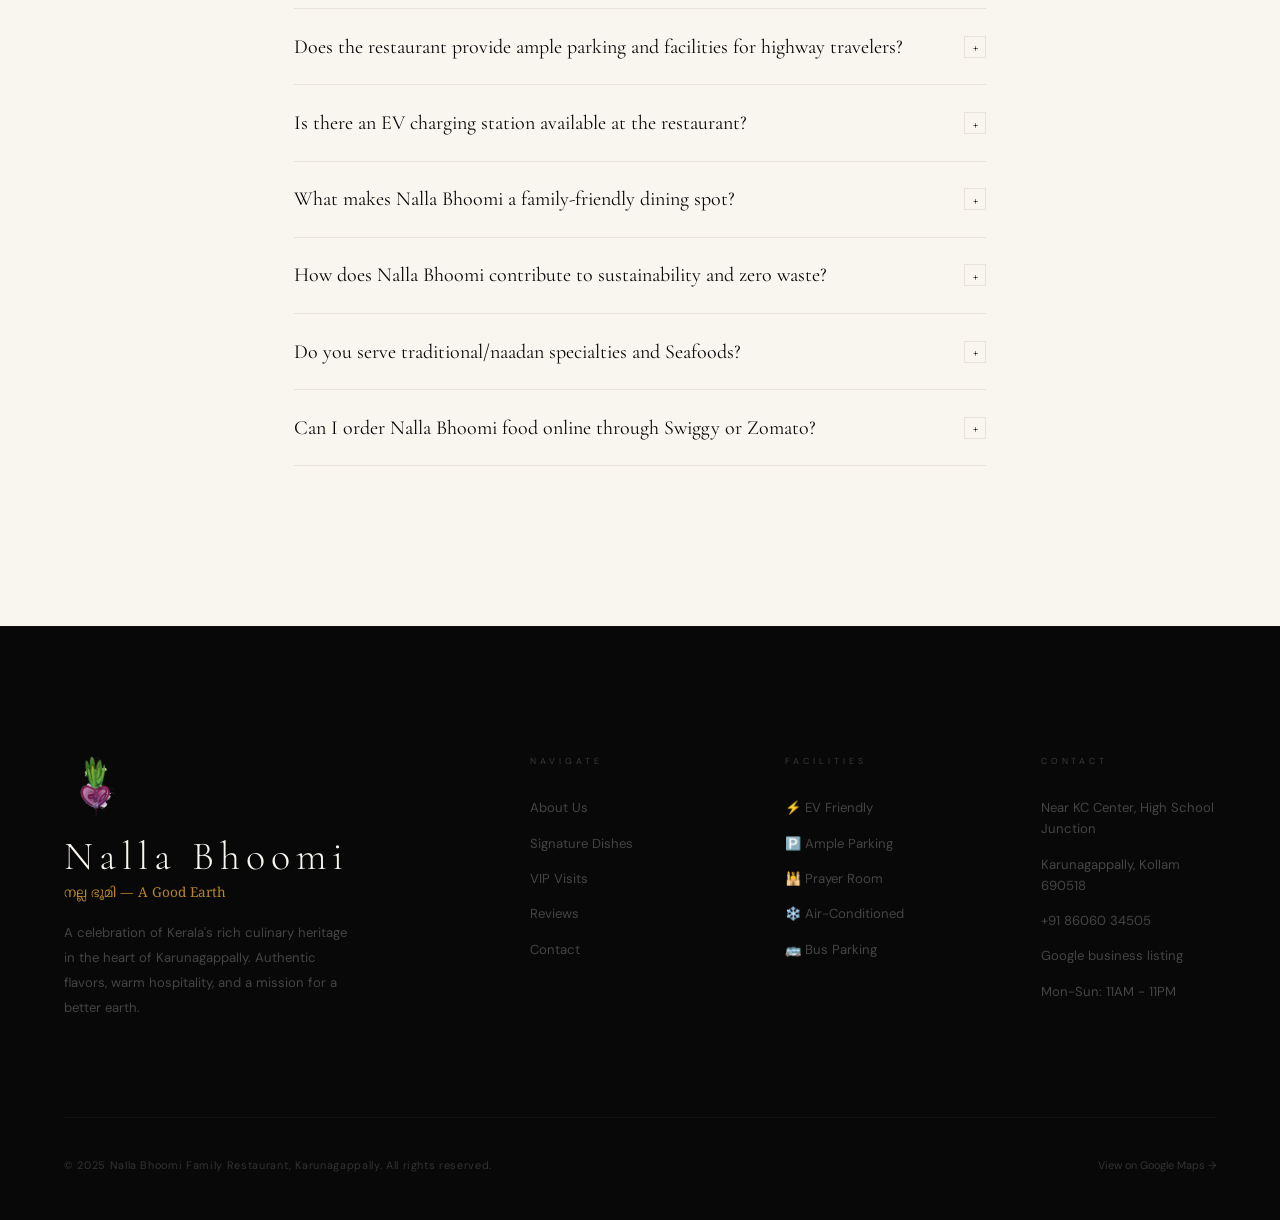
==== commit 359e295d: "Remove unused image assets" ====
--- a/index.html
+++ b/index.html
@@ -5,7 +5,7 @@
 <meta name="viewport" content="width=device-width, initial-scale=1.0">
 <title>Nalla Bhoomi Family Restaurant Karunagappally | Best Kerala Food</title>
 <meta name="description" content="Experience authentic Kerala traditions at Nalla Bhoomi, Karunagappally. Top-rated family dining with premium regional cuisine, EV charging, and a zero-waste mission.">
-<link rel="preload" as="image" href="1image.jpg" fetchpriority="high">
+<link rel="preload" as="image" href="1image.webp" fetchpriority="high">
 <link href="https://fonts.googleapis.com/css2?family=Cormorant+Garamond:ital,wght@0,300;0,400;0,600;1,300;1,400;1,600&family=DM+Sans:wght@300;400;500&family=Fraunces:ital,opsz,wght@0,9..144,200;1,9..144,200&family=Jost:wght@300;400;500&family=Noto+Serif+Malayalam:wght@400;600&display=swap" rel="stylesheet">
 <style>
 *,*::before,*::after{margin:0;padding:0;box-sizing:border-box;}
@@ -90,7 +90,7 @@
 
 /* ─── HERO ─── */
 .hero{height:100vh;min-height:680px;background:var(--black);display:flex;flex-direction:column;align-items:center;justify-content:flex-start;position:relative;overflow:hidden;padding-top:90px;}
-#h-bg{position:absolute;inset:0;background:url('bgb.jpg') center/cover;opacity:.42;will-change:transform;}
+#h-bg{position:absolute;inset:0;background:url('bgb.webp') center/cover;opacity:.42;will-change:transform;}
 .h-vignette{position:absolute;inset:0;background:radial-gradient(ellipse at center,rgba(0,0,0,.0) 45%,rgba(0,0,0,.85) 100%);}
 .h-grain{position:absolute;inset:0;opacity:.04;background-image:url("data:image/svg+xml,%3Csvg viewBox='0 0 256 256' xmlns='http://www.w3.org/2000/svg'%3E%3Cfilter id='n'%3E%3CfeTurbulence type='fractalNoise' baseFrequency='0.9' numOctaves='4'/%3E%3C/filter%3E%3Crect width='100%25' height='100%25' filter='url(%23n)' opacity='1'/%3E%3C/svg%3E");background-size:200px;}
 .h-content{position:relative;z-index:2;text-align:center;padding:0 2rem;flex:1;display:flex;flex-direction:column;align-items:center;justify-content:center;}
@@ -442,7 +442,7 @@
 
 /* ─── PULLQUOTE ─── */
 .pullquote{height:80vh;position:relative;overflow:hidden;display:flex;align-items:center;justify-content:center;}
-#pq-bg{position:absolute;inset:-22%;background:url('bg13.png') center/cover;filter:grayscale(55%);will-change:transform;}
+#pq-bg{position:absolute;inset:-22%;background:url('bg13.webp') center/cover;filter:grayscale(55%);will-change:transform;}
 .pq-overlay{position:absolute;inset:0;background:rgba(0,0,0,.62);}
 .pq-content{position:relative;z-index:2;text-align:center;padding:0 8vw;max-width:1100px;}
 .pq-line-top{width:1px;height:60px;background:linear-gradient(to bottom,transparent,rgba(184,133,42,.5));margin:0 auto 3rem;}
@@ -873,7 +873,7 @@
     justify-content:flex-start;
   }
   #h-bg{
-    background-image:url('mob2.jpg');
+    background-image:url('mob2.webp');
     opacity:.58;
     background-position:58% center;
     filter:saturate(.92) contrast(1.03) brightness(1.04);
@@ -1204,7 +1204,7 @@
   <div class="wrap">
     <div class="about-panel">
       <div class="about-photo rv">
-        <img src="Restaurant%20Image1.png" alt="Nalla Bhoomi Family Restaurant" class="about-photo-img">
+        <img src="Restaurant%20Image1.webp" alt="Nalla Bhoomi Family Restaurant" class="about-photo-img">
         <div class="about-photo-caption">
           
         
@@ -1298,7 +1298,7 @@
     <div class="dish-card rv d1"><img src="Signature%20Dishes%20for%20Nalla%20Bhoomi/Puttu%20Biriyani%20Beef%3AChicken.avif" alt="Puttu biriyani with beef or chicken at Nalla Bhoomi"><div class="dish-overlay"></div><div class="dish-info"><div class="dish-tag"></div><span class="dish-name">Puttu Biriyani</span><span class="dish-desc">A bold Kerala breakfast built for appetite</span></div></div>
     <div class="dish-card rv d2"><img src="Signature%20Dishes%20for%20Nalla%20Bhoomi/Chemmeen%20Shap%20Roast.avif" alt="Chemmeen shap roast at Nalla Bhoomi"><div class="dish-overlay"></div><div class="dish-info"><div class="dish-tag"></div><span class="dish-name">Chemmeen Shap Roast</span><span class="dish-desc">Backwater prawns in a toddy-shop style roast</span></div></div>
     <div class="dish-card rv d3"><img src="Signature%20Dishes%20for%20Nalla%20Bhoomi/Kappa%20Biriyani%20Chicken.avif" alt="Kappa biriyani chicken at Nalla Bhoomi"><div class="dish-overlay"></div><div class="dish-info"><div class="dish-tag"></div><span class="dish-name">Kappa Biriyani Chicken</span><span class="dish-desc">Tapioca and chicken, layered the local way</span></div></div>
-    <div class="dish-card rv"><img src="Signature%20Dishes%20for%20Nalla%20Bhoomi/Karimeen%20Pollichathu.png" alt="Karimeen pollichathu at Nalla Bhoomi"><div class="dish-overlay"></div><div class="dish-info"><div class="dish-tag"></div><span class="dish-name">Karimeen Pollichathu</span><span class="dish-desc">Pearl spot wrapped and fire-roasted</span></div></div>
+    <div class="dish-card rv"><img src="Signature%20Dishes%20for%20Nalla%20Bhoomi/Karimeen%20Pollichathu.webp" alt="Karimeen pollichathu at Nalla Bhoomi"><div class="dish-overlay"></div><div class="dish-info"><div class="dish-tag"></div><span class="dish-name">Karimeen Pollichathu</span><span class="dish-desc">Pearl spot wrapped and fire-roasted</span></div></div>
     <div class="dish-card rv d1"><img src="Signature%20Dishes%20for%20Nalla%20Bhoomi/Mutton%20Biriyani.avif" alt="Mutton biriyani at Nalla Bhoomi"><div class="dish-overlay"></div><div class="dish-info"><div class="dish-tag"></div><span class="dish-name">Mutton Biriyani</span><span class="dish-desc">Fragrant biriyani with tender mutton cuts</span></div></div>
     <div class="dish-card rv d2"><img src="Signature%20Dishes%20for%20Nalla%20Bhoomi/Special%20Fish%20Mango%20Curry.avif" alt="Special fish mango curry at Nalla Bhoomi"><div class="dish-overlay"></div><div class="dish-info"><div class="dish-tag"></div><span class="dish-name">Special Fish Mango Curry</span><span class="dish-desc">A sharper, richer signature fish curry profile</span></div></div>
     <div class="dish-card rv d3"><img src="Signature%20Dishes%20for%20Nalla%20Bhoomi/Fish%20Curry%20Meals.avif" alt="Fish curry meals at Nalla Bhoomi"><div class="dish-overlay"></div><div class="dish-info"><div class="dish-tag"></div><span class="dish-name">Fish Curry Meals</span><span class="dish-desc">Kerala meals anchored by a bold fish curry</span></div></div>
@@ -1317,11 +1317,11 @@
   </div>
   <div class="mg-grid">
     <div class="mg-item rv img-open">
-      <img src="MENU/First%20Page.jpg" alt="Nalla Bhoomi food menu first page">
+      <img src="MENU/First%20Page.webp" alt="Nalla Bhoomi food menu first page">
       <div class="mg-overlay"></div>
     </div>
     <div class="mg-item rv d1 img-open">
-      <img src="MENU/Second%20Page.jpg" alt="Nalla Bhoomi menu second page">
+      <img src="MENU/Second%20Page.webp" alt="Nalla Bhoomi menu second page">
       <div class="mg-overlay"></div>
     </div>
   </div>
@@ -1351,7 +1351,7 @@
   </div>
   <div class="wrap">
     <div class="vip-featured rv img-open">
-      <img src="Inaugration/Inaugration%20By%20Chef%20Pillai.png" alt="Chef Suresh Pillai inaugurating Nalla Bhoomi Restaurant in Karunagappally">
+      <img src="Inaugration/Inaugration%20By%20Chef%20Pillai.webp" alt="Chef Suresh Pillai inaugurating Nalla Bhoomi Restaurant in Karunagappally">
       <div class="vip-feat-overlay"></div>
       <div class="vip-feat-label">
         <div class="vip-feat-cat">Grand Inauguration</div>
@@ -1360,18 +1360,18 @@
       </div>
     </div>
     <div class="vip-cards" style="margin-top:2px;">
-      <div class="vip-card rv img-open img-balagopal"><img src="Vips/K%20N%20Balagopal.png" alt="K N Balagopal at Nalla Bhoomi"><div class="vip-card-overlay"></div><div class="vip-card-info"><div class="vip-card-cat">Government</div><div class="vip-card-name">K. N. Balagopal</div><div class="vip-card-caption">Kerala's Finance Minister, visiting our dining floor.</div></div></div>
-      <div class="vip-card rv d1 img-open"><img src="Vips/J.%20Chinchu%20Rani%20.png" alt="J Chinchu Rani at Nalla Bhoomi"><div class="vip-card-overlay"></div><div class="vip-card-info"><div class="vip-card-cat">Government</div><div class="vip-card-name">J. Chinchu Rani</div><div class="vip-card-caption">Former Kerala Minister, sharing a distinguished visit.</div></div></div>
-      <div class="vip-card rv d2 img-open img-sreejesh"><img src="Vips/PR%20Sreejesh.png" alt="PR Sreejesh at Nalla Bhoomi"><div class="vip-card-overlay"></div><div class="vip-card-info"><div class="vip-card-cat">National Icon</div><div class="vip-card-name">P. R. Sreejesh</div><div class="vip-card-caption">Indian hockey legend and Olympian, at Nalla Bhoomi.</div></div></div>
-      <div class="vip-card rv d3 img-open"><img src="Vips/Adoor%20Gopalakrishnan.png" alt="Adoor Gopalakrishnan at Nalla Bhoomi"><div class="vip-card-overlay"></div><div class="vip-card-info"><div class="vip-card-cat">Cinema</div><div class="vip-card-name">Adoor Gopalakrishnan</div><div class="vip-card-caption">Acclaimed filmmaker, visiting a table shaped by Kerala tradition.</div></div></div>
-      <div class="vip-card rv img-open"><img src="Vips/Gokulam%20Gopalan.png" alt="Gokulam Gopalan at Nalla Bhoomi"><div class="vip-card-overlay"></div><div class="vip-card-info"><div class="vip-card-cat">Business</div><div class="vip-card-name">Gokulam Gopalan</div><div class="vip-card-caption">Businessman and producer, sharing a memorable visit.</div></div></div>
-      <div class="vip-card rv d1 img-open"><img src="Vips/Boby%20Chemmanur.png" alt="Boby Chemmanur at Nalla Bhoomi"><div class="vip-card-overlay"></div><div class="vip-card-info"><div class="vip-card-cat">Business</div><div class="vip-card-name">Boby Chemmanur</div><div class="vip-card-caption">Entrepreneur and philanthropist, bringing energy to the dining floor.</div></div></div>
-      <div class="vip-card rv d2 img-open"><img src="Vips/Rajasenan.png" alt="Rajasenan at Nalla Bhoomi"><div class="vip-card-overlay"></div><div class="vip-card-info"><div class="vip-card-cat">Arts &amp; Cinema</div><div class="vip-card-name">Rajasenan</div><div class="vip-card-caption">Film director and actor, celebrating Kerala cinema with us.</div></div></div>
-      <div class="vip-card rv d3 img-open"><img src="Vips/Urmila%20Unni.png" alt="Urmila Unni at Nalla Bhoomi"><div class="vip-card-overlay"></div><div class="vip-card-info"><div class="vip-card-cat">Arts</div><div class="vip-card-name">Urmila Unni</div><div class="vip-card-caption">Actress and classical dancer, captured inside our restaurant.</div></div></div>
-      <div class="vip-card rv img-open"><img src="Vips/Priyanka%20Anoop.png" alt="Priyanka Anoop at Nalla Bhoomi"><div class="vip-card-overlay"></div><div class="vip-card-info"><div class="vip-card-cat">Entertainment</div><div class="vip-card-name">Priyanka Anoop</div><div class="vip-card-caption">Actress and television personality, adding to our wall of fame.</div></div></div>
-      <div class="vip-card rv d1 img-open"><img src="Vips/Kalabhavan%20Prajod%20and%20wife.png" alt="Kalabhavan Prajod at Nalla Bhoomi"><div class="vip-card-overlay"></div><div class="vip-card-info"><div class="vip-card-cat">Entertainment</div><div class="vip-card-name">Kalabhavan Prajod</div><div class="vip-card-caption">Actor and mimicry artist, visiting with family.</div></div></div>
-      <div class="vip-card rv d2 img-open"><img src="Vips/R%20L%20V%20Ramakrishnan.png" alt="RLV Ramakrishnan at Nalla Bhoomi"><div class="vip-card-overlay"></div><div class="vip-card-info"><div class="vip-card-cat">Culture</div><div class="vip-card-name">R. L. V. Ramakrishnan</div><div class="vip-card-caption">Classical dancer and cultural figure, at Nalla Bhoomi.</div></div></div>
-      <div class="vip-card rv d3 img-open"><img src="Vips/Haritha%20Savithri.png" alt="Haritha Savithri at Nalla Bhoomi"><div class="vip-card-overlay"></div><div class="vip-card-info"><div class="vip-card-cat">Literary</div><div class="vip-card-name">Haritha Savithri</div><div class="vip-card-caption">Writer and human rights activist, sharing a meaningful visit.</div></div></div>
+      <div class="vip-card rv img-open img-balagopal"><img src="Vips/K%20N%20Balagopal.webp" alt="K N Balagopal at Nalla Bhoomi"><div class="vip-card-overlay"></div><div class="vip-card-info"><div class="vip-card-cat">Government</div><div class="vip-card-name">K. N. Balagopal</div><div class="vip-card-caption">Kerala's Finance Minister, visiting our dining floor.</div></div></div>
+      <div class="vip-card rv d1 img-open"><img src="Vips/J.%20Chinchu%20Rani%20.webp" alt="J Chinchu Rani at Nalla Bhoomi"><div class="vip-card-overlay"></div><div class="vip-card-info"><div class="vip-card-cat">Government</div><div class="vip-card-name">J. Chinchu Rani</div><div class="vip-card-caption">Former Kerala Minister, sharing a distinguished visit.</div></div></div>
+      <div class="vip-card rv d2 img-open img-sreejesh"><img src="Vips/PR%20Sreejesh.webp" alt="PR Sreejesh at Nalla Bhoomi"><div class="vip-card-overlay"></div><div class="vip-card-info"><div class="vip-card-cat">National Icon</div><div class="vip-card-name">P. R. Sreejesh</div><div class="vip-card-caption">Indian hockey legend and Olympian, at Nalla Bhoomi.</div></div></div>
+      <div class="vip-card rv d3 img-open"><img src="Vips/Adoor%20Gopalakrishnan.webp" alt="Adoor Gopalakrishnan at Nalla Bhoomi"><div class="vip-card-overlay"></div><div class="vip-card-info"><div class="vip-card-cat">Cinema</div><div class="vip-card-name">Adoor Gopalakrishnan</div><div class="vip-card-caption">Acclaimed filmmaker, visiting a table shaped by Kerala tradition.</div></div></div>
+      <div class="vip-card rv img-open"><img src="Vips/Gokulam%20Gopalan.webp" alt="Gokulam Gopalan at Nalla Bhoomi"><div class="vip-card-overlay"></div><div class="vip-card-info"><div class="vip-card-cat">Business</div><div class="vip-card-name">Gokulam Gopalan</div><div class="vip-card-caption">Businessman and producer, sharing a memorable visit.</div></div></div>
+      <div class="vip-card rv d1 img-open"><img src="Vips/Boby%20Chemmanur.webp" alt="Boby Chemmanur at Nalla Bhoomi"><div class="vip-card-overlay"></div><div class="vip-card-info"><div class="vip-card-cat">Business</div><div class="vip-card-name">Boby Chemmanur</div><div class="vip-card-caption">Entrepreneur and philanthropist, bringing energy to the dining floor.</div></div></div>
+      <div class="vip-card rv d2 img-open"><img src="Vips/Rajasenan.webp" alt="Rajasenan at Nalla Bhoomi"><div class="vip-card-overlay"></div><div class="vip-card-info"><div class="vip-card-cat">Arts &amp; Cinema</div><div class="vip-card-name">Rajasenan</div><div class="vip-card-caption">Film director and actor, celebrating Kerala cinema with us.</div></div></div>
+      <div class="vip-card rv d3 img-open"><img src="Vips/Urmila%20Unni.webp" alt="Urmila Unni at Nalla Bhoomi"><div class="vip-card-overlay"></div><div class="vip-card-info"><div class="vip-card-cat">Arts</div><div class="vip-card-name">Urmila Unni</div><div class="vip-card-caption">Actress and classical dancer, captured inside our restaurant.</div></div></div>
+      <div class="vip-card rv img-open"><img src="Vips/Priyanka%20Anoop.webp" alt="Priyanka Anoop at Nalla Bhoomi"><div class="vip-card-overlay"></div><div class="vip-card-info"><div class="vip-card-cat">Entertainment</div><div class="vip-card-name">Priyanka Anoop</div><div class="vip-card-caption">Actress and television personality, adding to our wall of fame.</div></div></div>
+      <div class="vip-card rv d1 img-open"><img src="Vips/Kalabhavan%20Prajod%20and%20wife.webp" alt="Kalabhavan Prajod at Nalla Bhoomi"><div class="vip-card-overlay"></div><div class="vip-card-info"><div class="vip-card-cat">Entertainment</div><div class="vip-card-name">Kalabhavan Prajod</div><div class="vip-card-caption">Actor and mimicry artist, visiting with family.</div></div></div>
+      <div class="vip-card rv d2 img-open"><img src="Vips/R%20L%20V%20Ramakrishnan.webp" alt="RLV Ramakrishnan at Nalla Bhoomi"><div class="vip-card-overlay"></div><div class="vip-card-info"><div class="vip-card-cat">Culture</div><div class="vip-card-name">R. L. V. Ramakrishnan</div><div class="vip-card-caption">Classical dancer and cultural figure, at Nalla Bhoomi.</div></div></div>
+      <div class="vip-card rv d3 img-open"><img src="Vips/Haritha%20Savithri.webp" alt="Haritha Savithri at Nalla Bhoomi"><div class="vip-card-overlay"></div><div class="vip-card-info"><div class="vip-card-cat">Literary</div><div class="vip-card-name">Haritha Savithri</div><div class="vip-card-caption">Writer and human rights activist, sharing a meaningful visit.</div></div></div>
     </div>
   </div>
 </section>
@@ -1383,10 +1383,10 @@
   <p class="gallery-head-copy">A glimpse of the spaces, comfort, and thoughtful details that make Nalla Bhoomi more than just a stop for food.</p>
 </section>
 <div class="gallery-strip">
-  <div class="gl img-open"><img src="Floating%20images/1.png" alt="Nalla Bhoomi exterior"></div>
-  <div class="gl img-open"><img src="Floating%20images/_2.png" alt="Nalla Bhoomi ambience"></div>
-  <div class="gl img-open"><img src="Floating%20images/3.png" alt="Nalla Bhoomi signature presentation"></div>
-  <div class="gl img-open"><img src="Floating%20images/_4.png" alt="Nalla Bhoomi inauguration moment"></div>
+  <div class="gl img-open"><img src="Floating%20images/1.webp" alt="Nalla Bhoomi exterior"></div>
+  <div class="gl img-open"><img src="Floating%20images/_2.webp" alt="Nalla Bhoomi ambience"></div>
+  <div class="gl img-open"><img src="Floating%20images/3.webp" alt="Nalla Bhoomi signature presentation"></div>
+  <div class="gl img-open"><img src="Floating%20images/_4.webp" alt="Nalla Bhoomi inauguration moment"></div>
 </div>
 
 <!-- ═══════════════ REVIEWS ═══════════════ -->
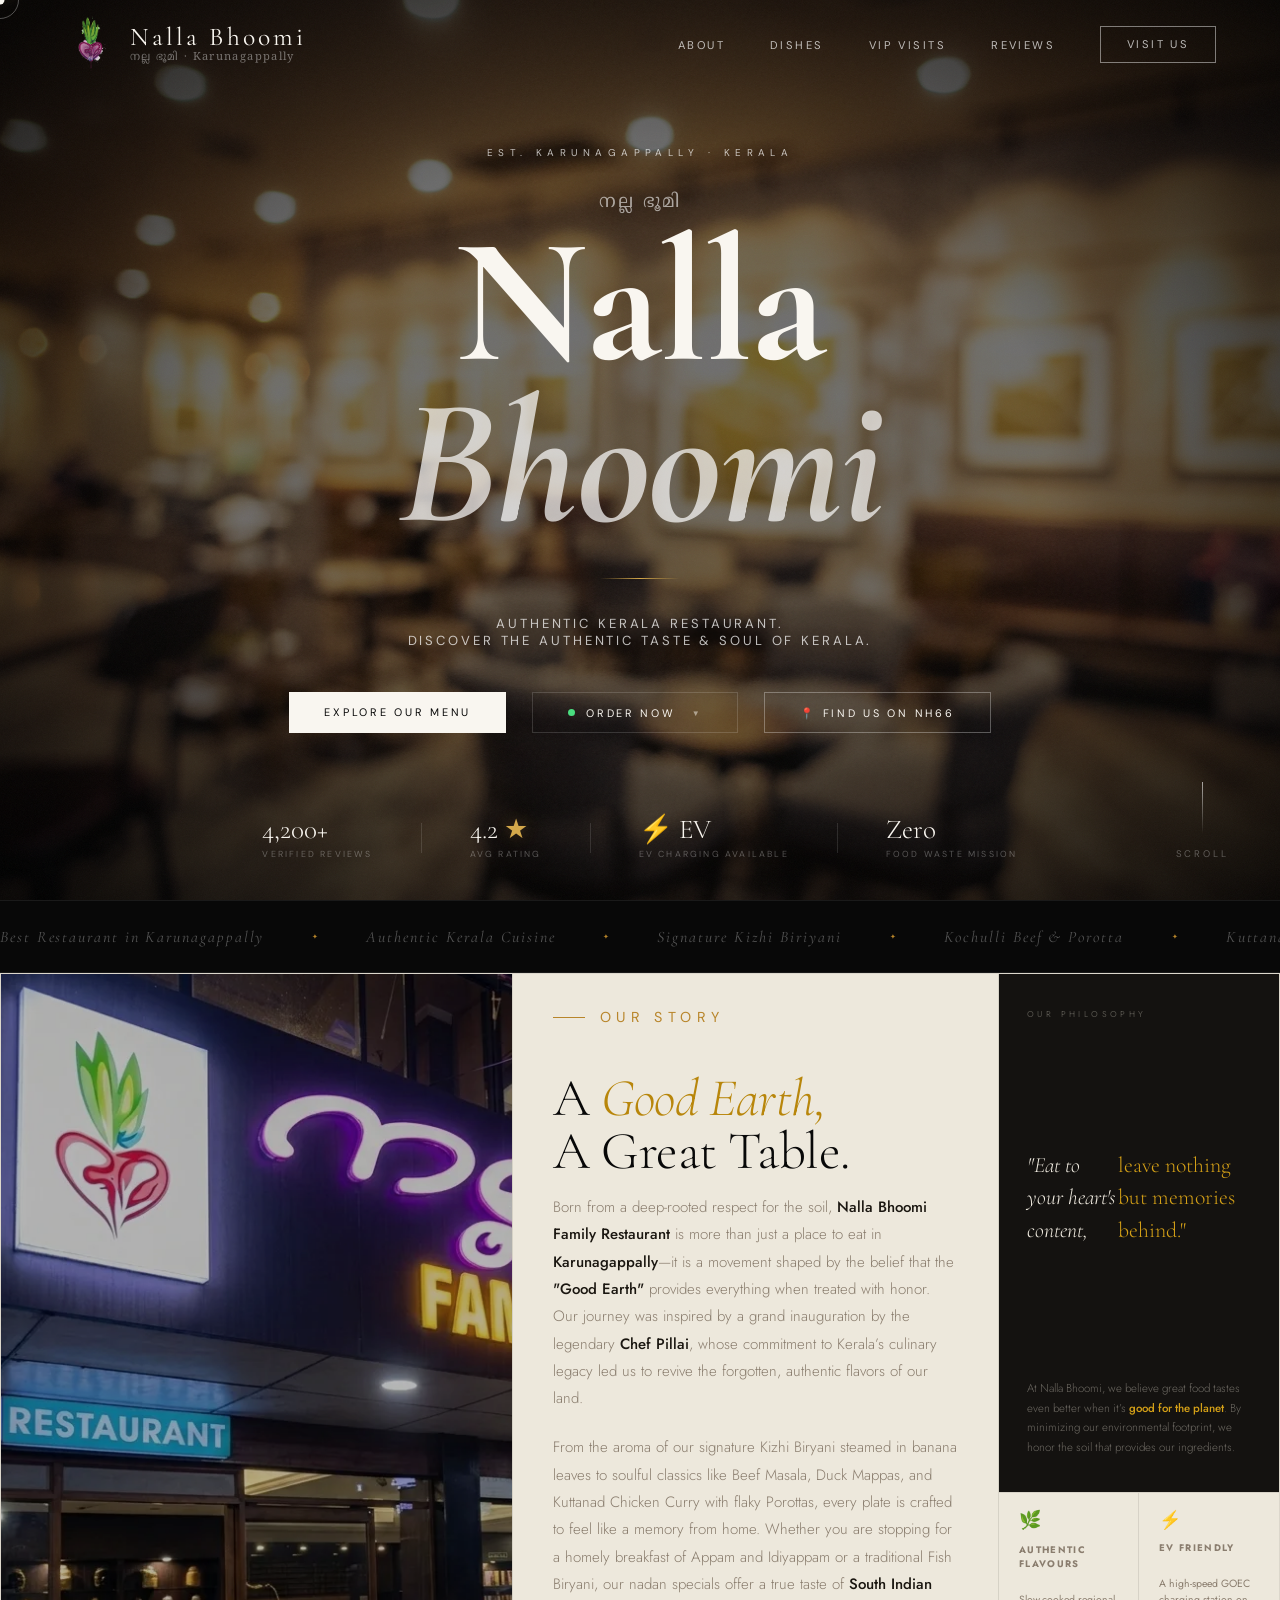
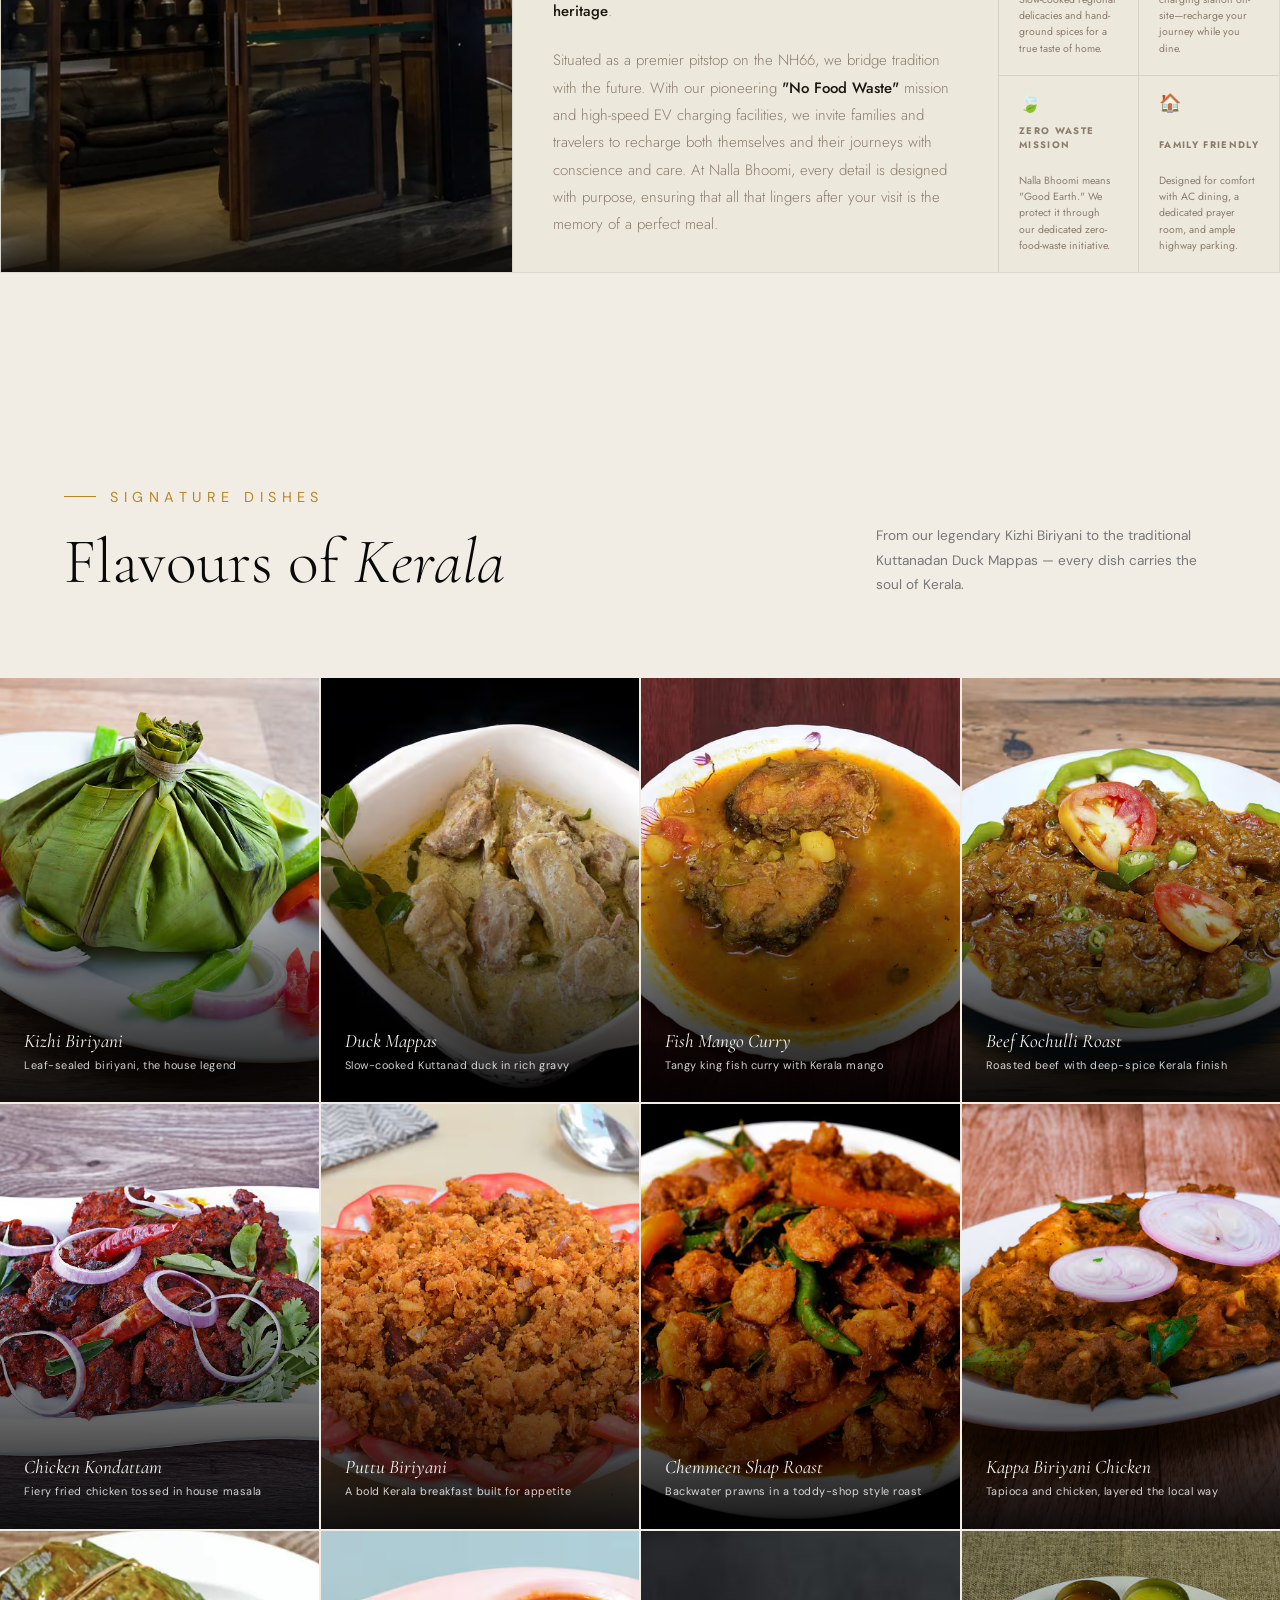
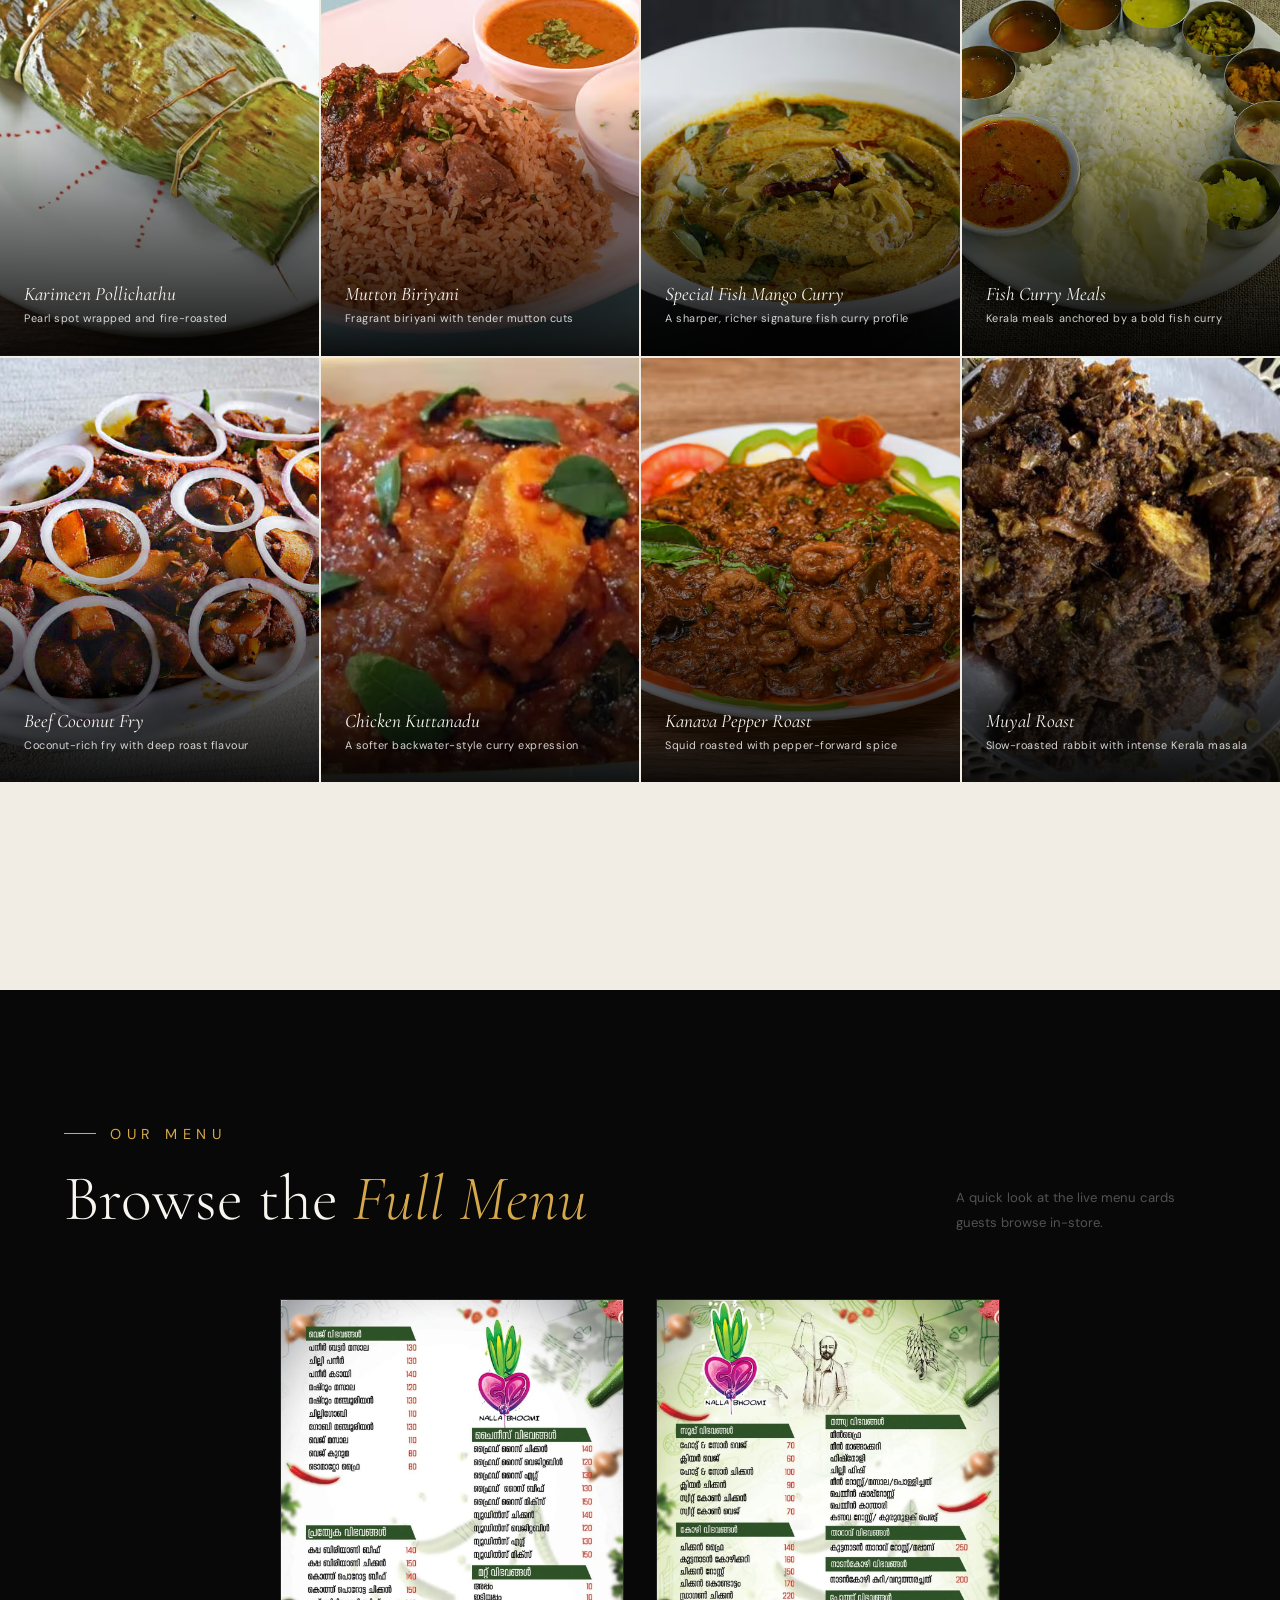
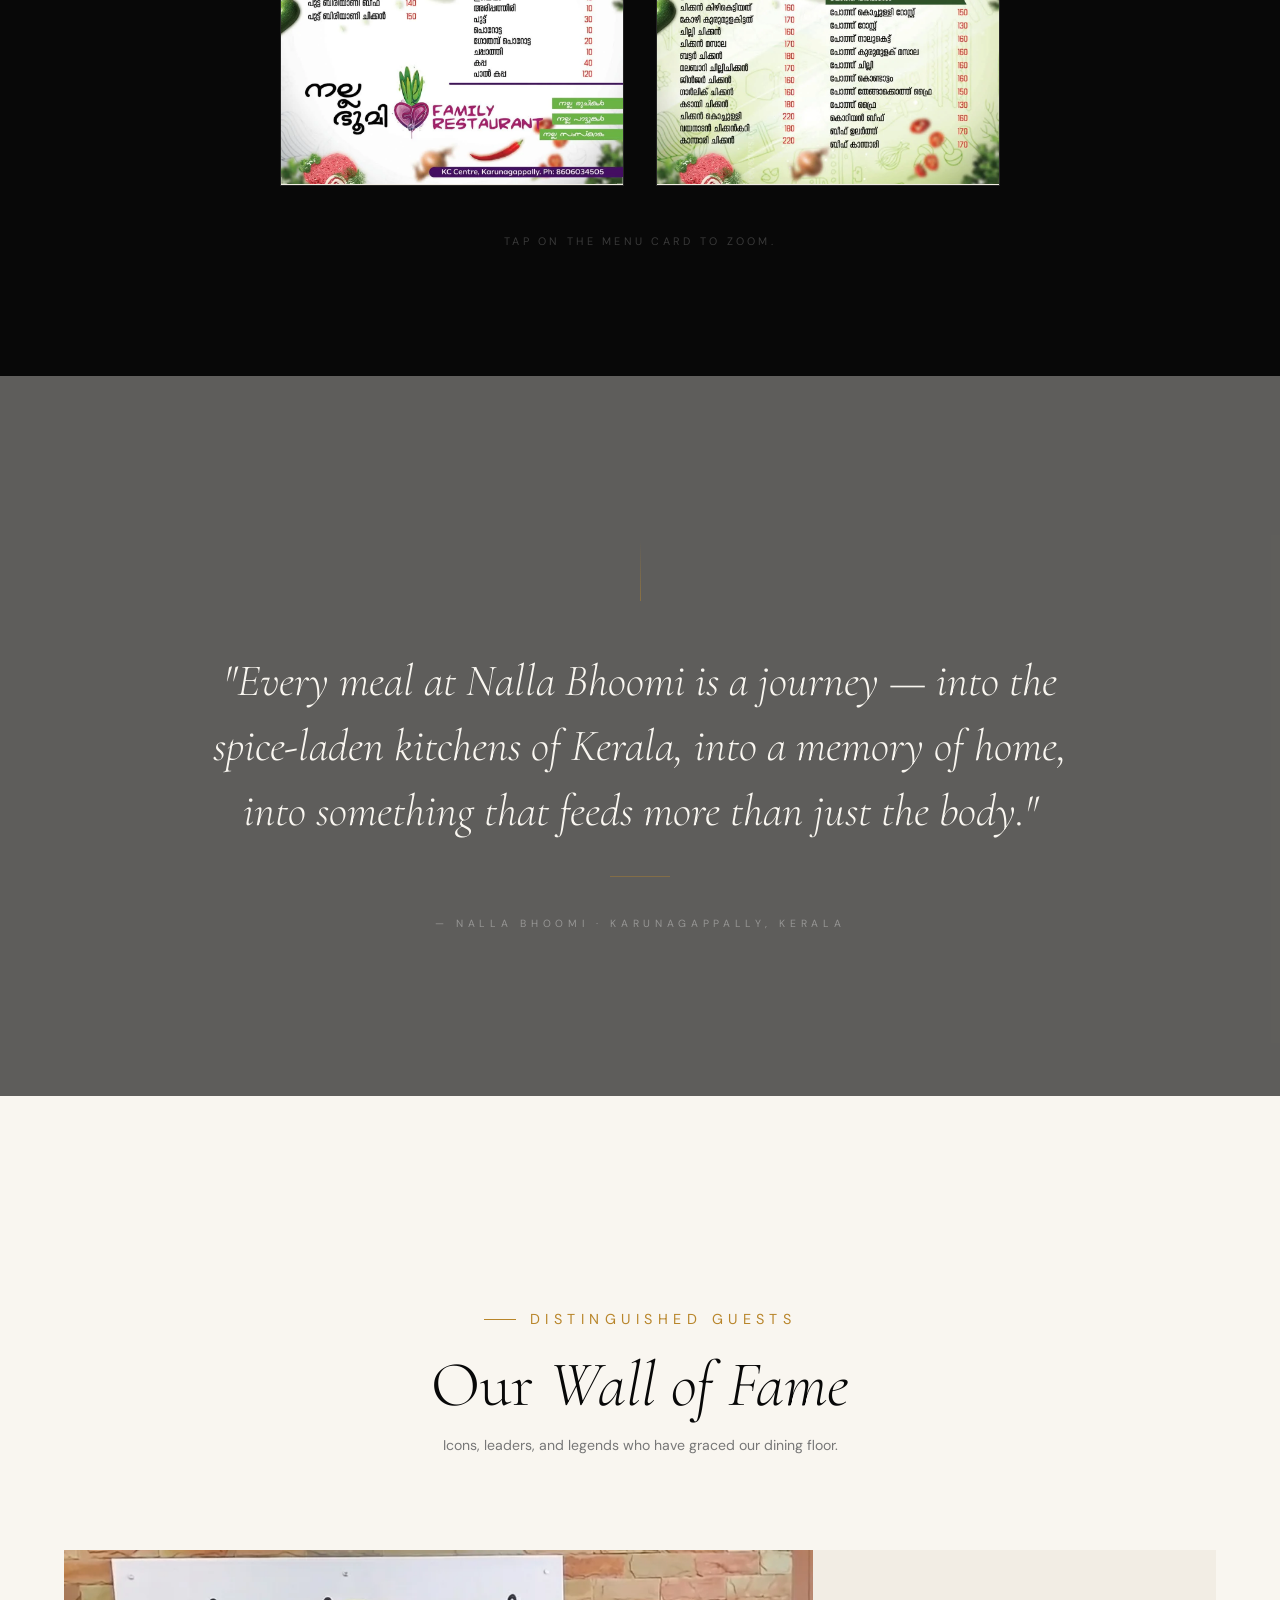
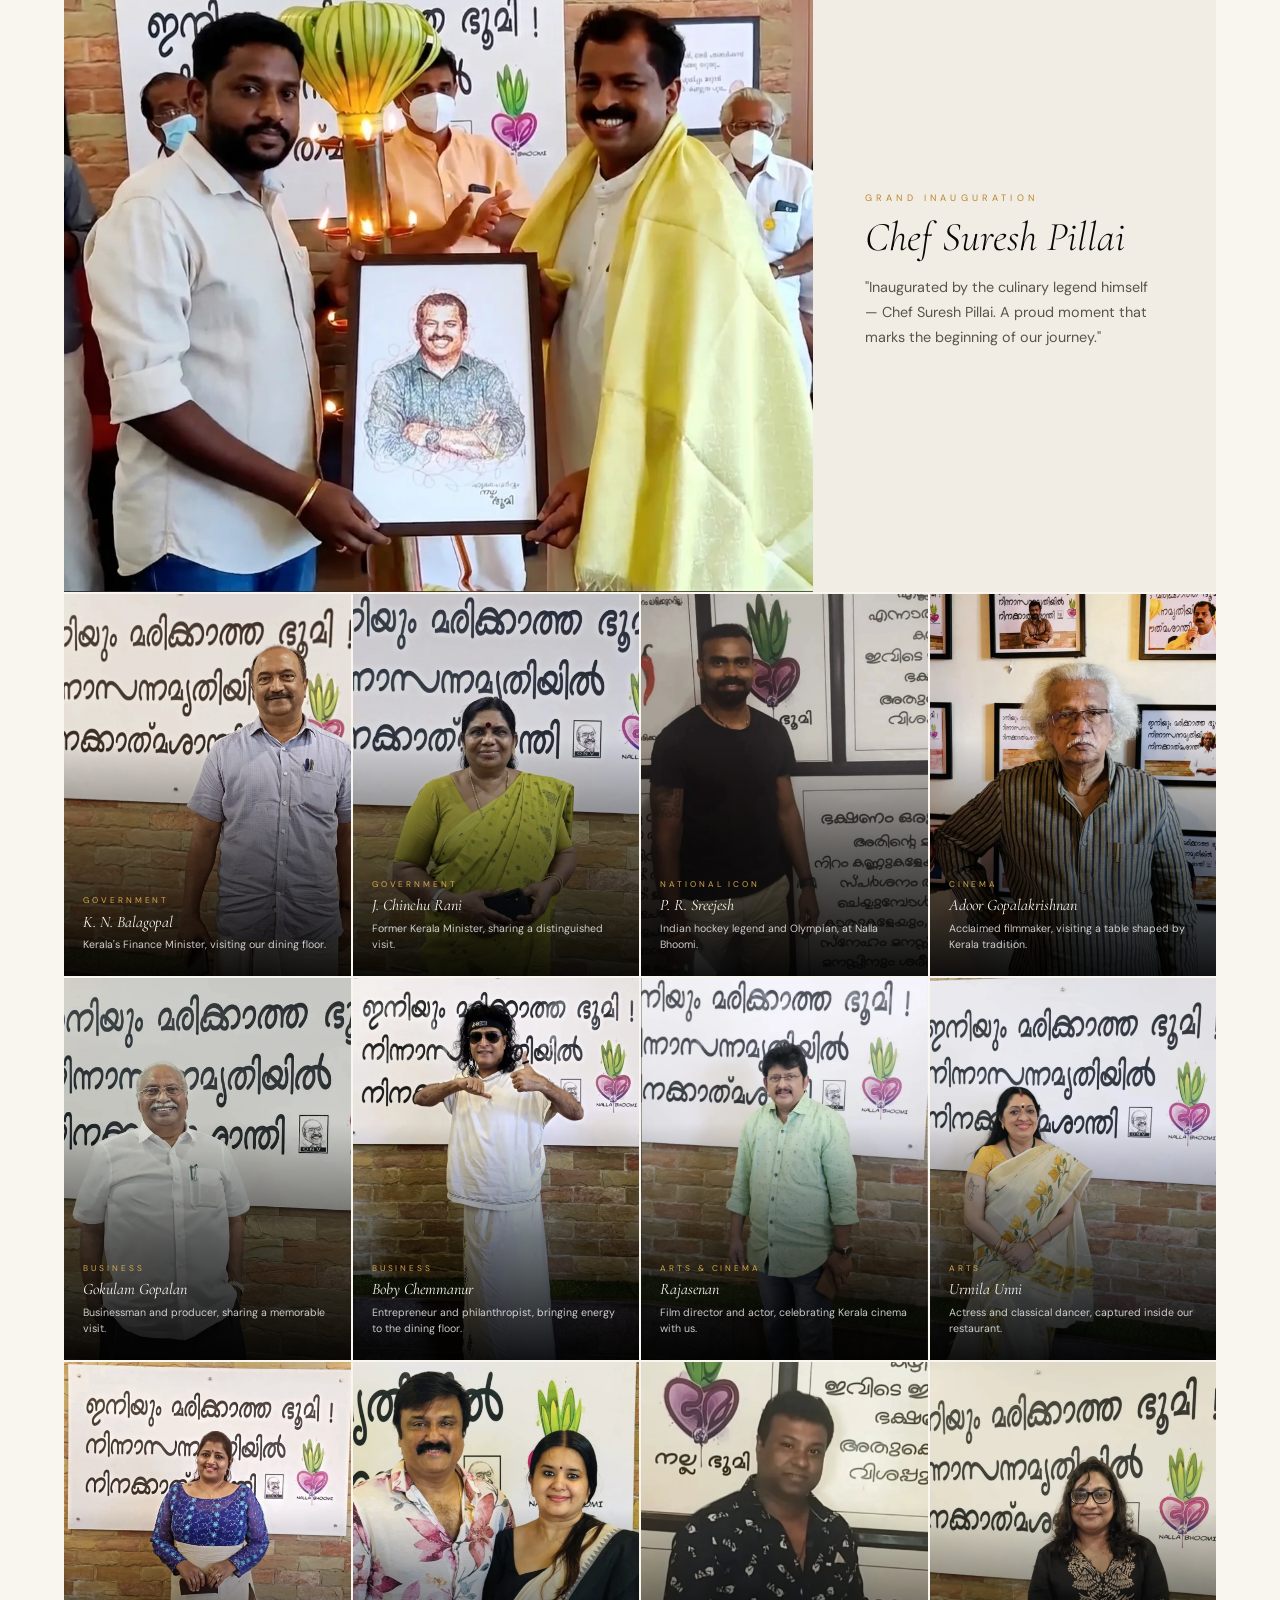
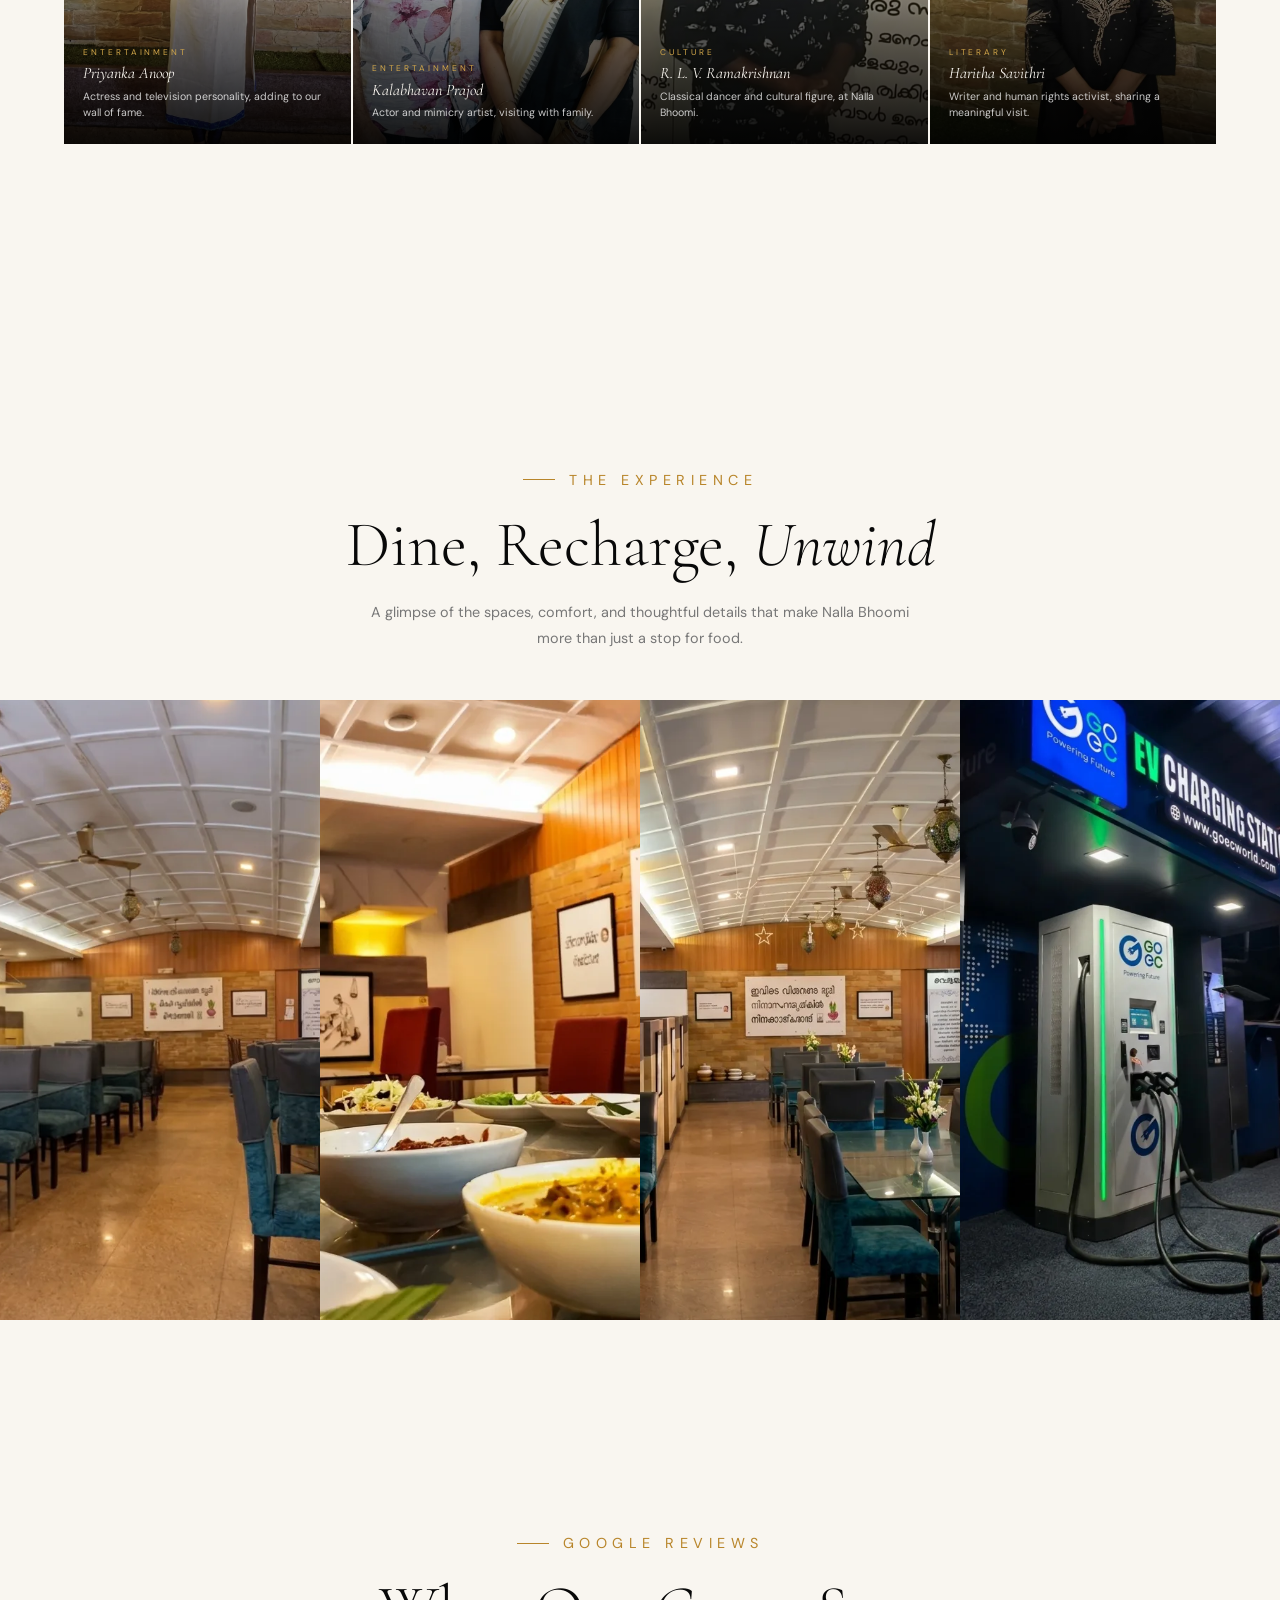
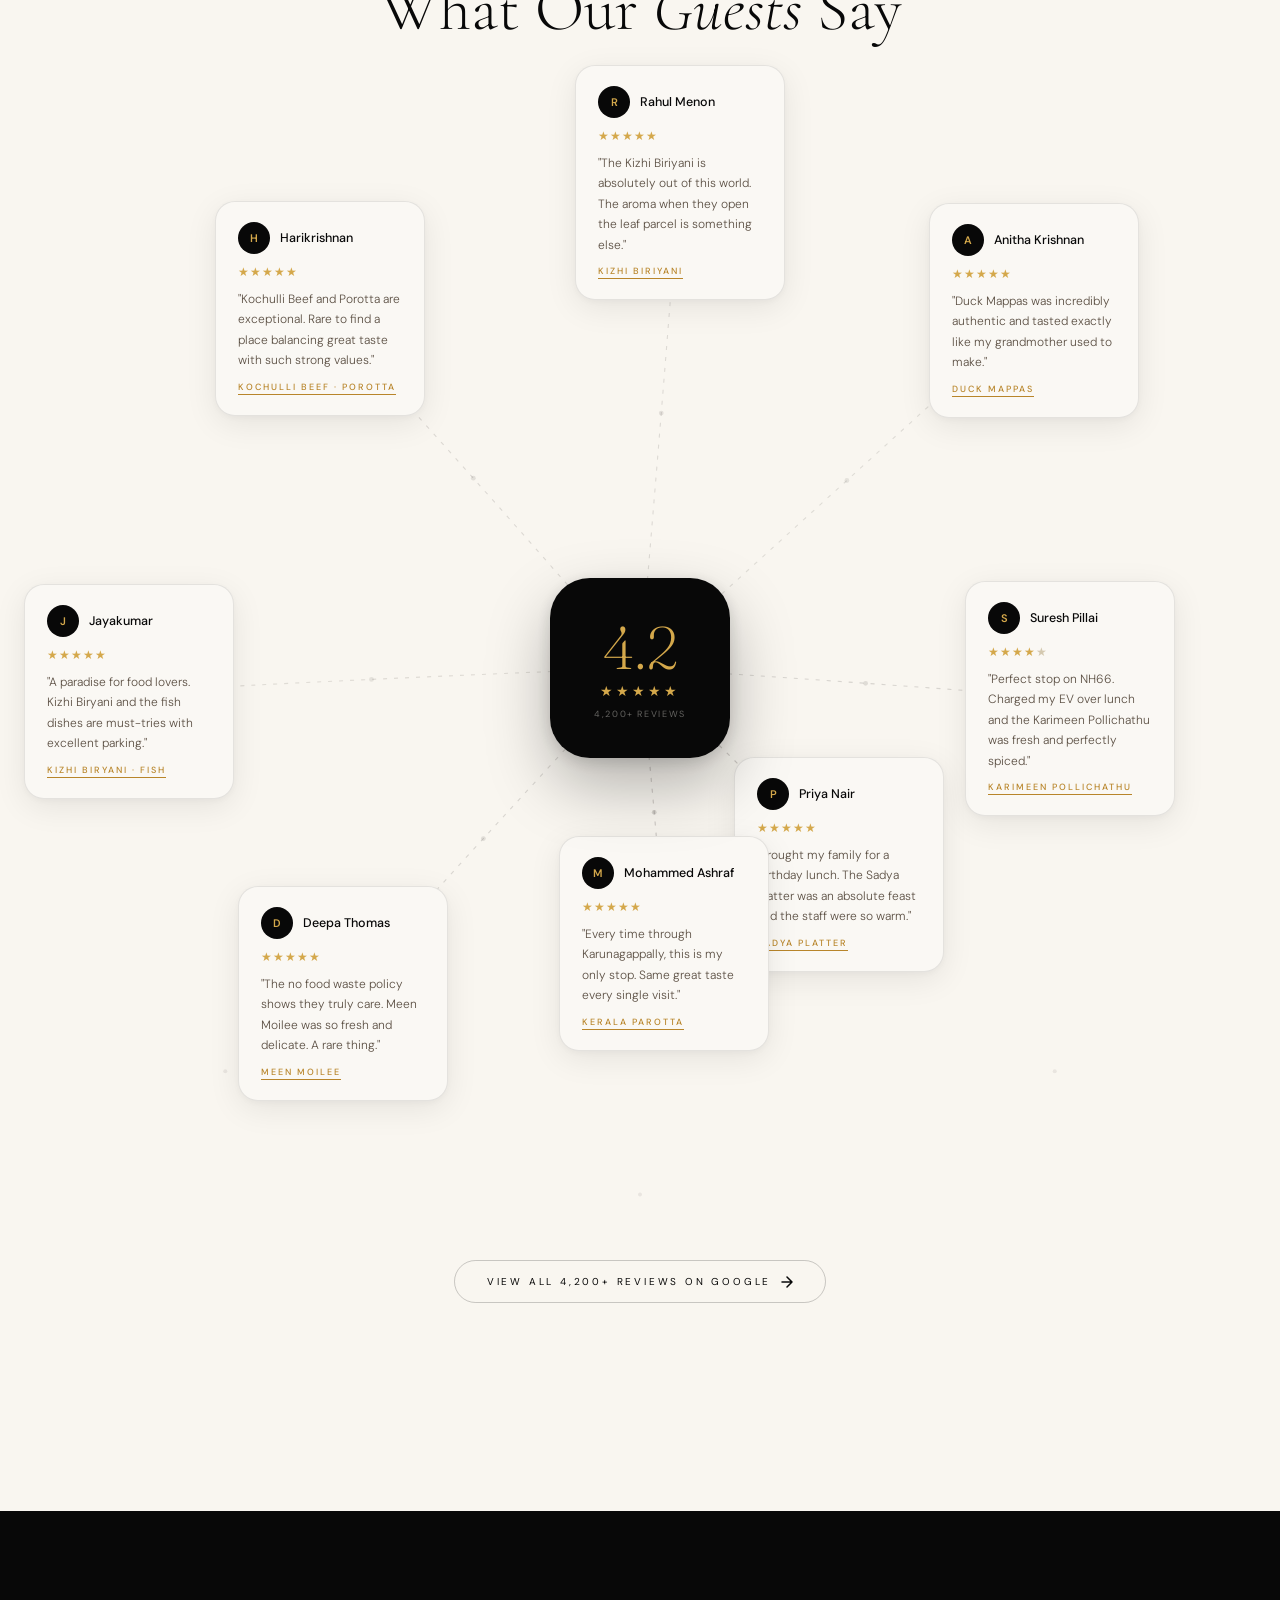
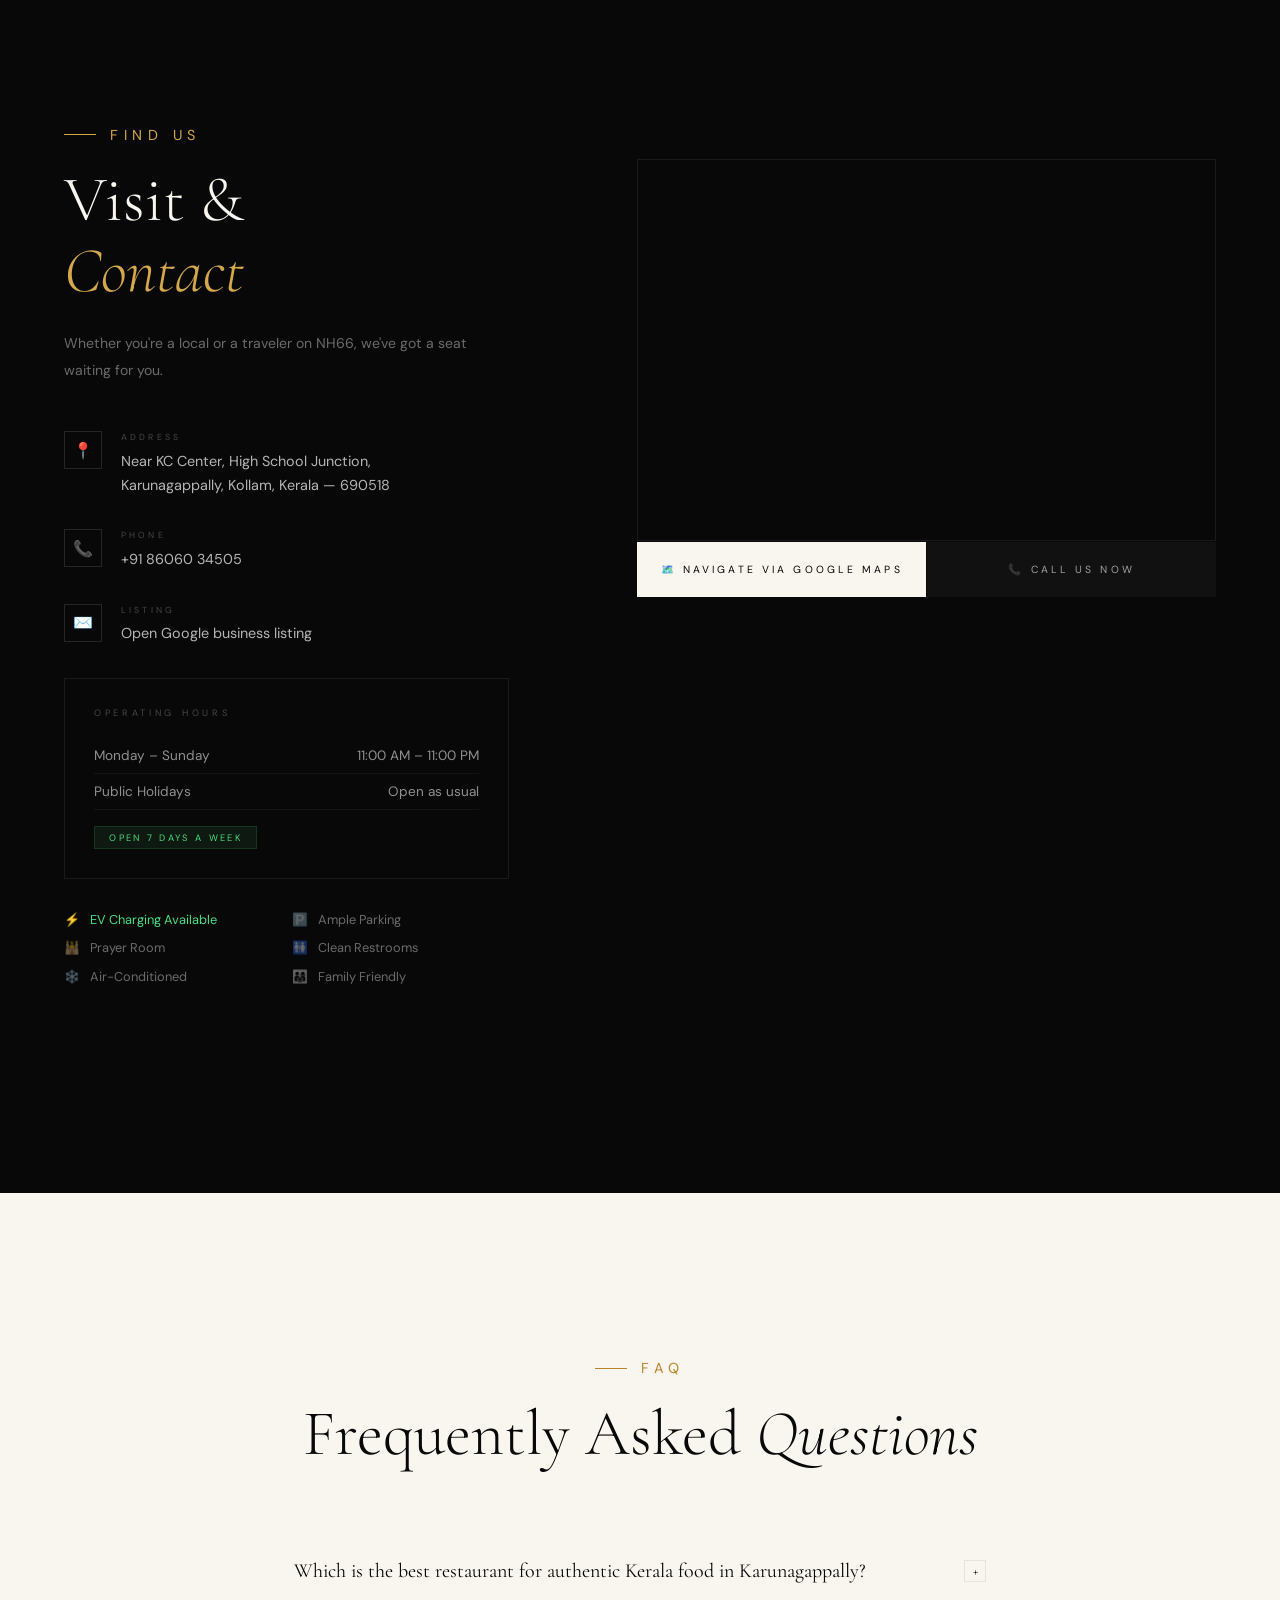
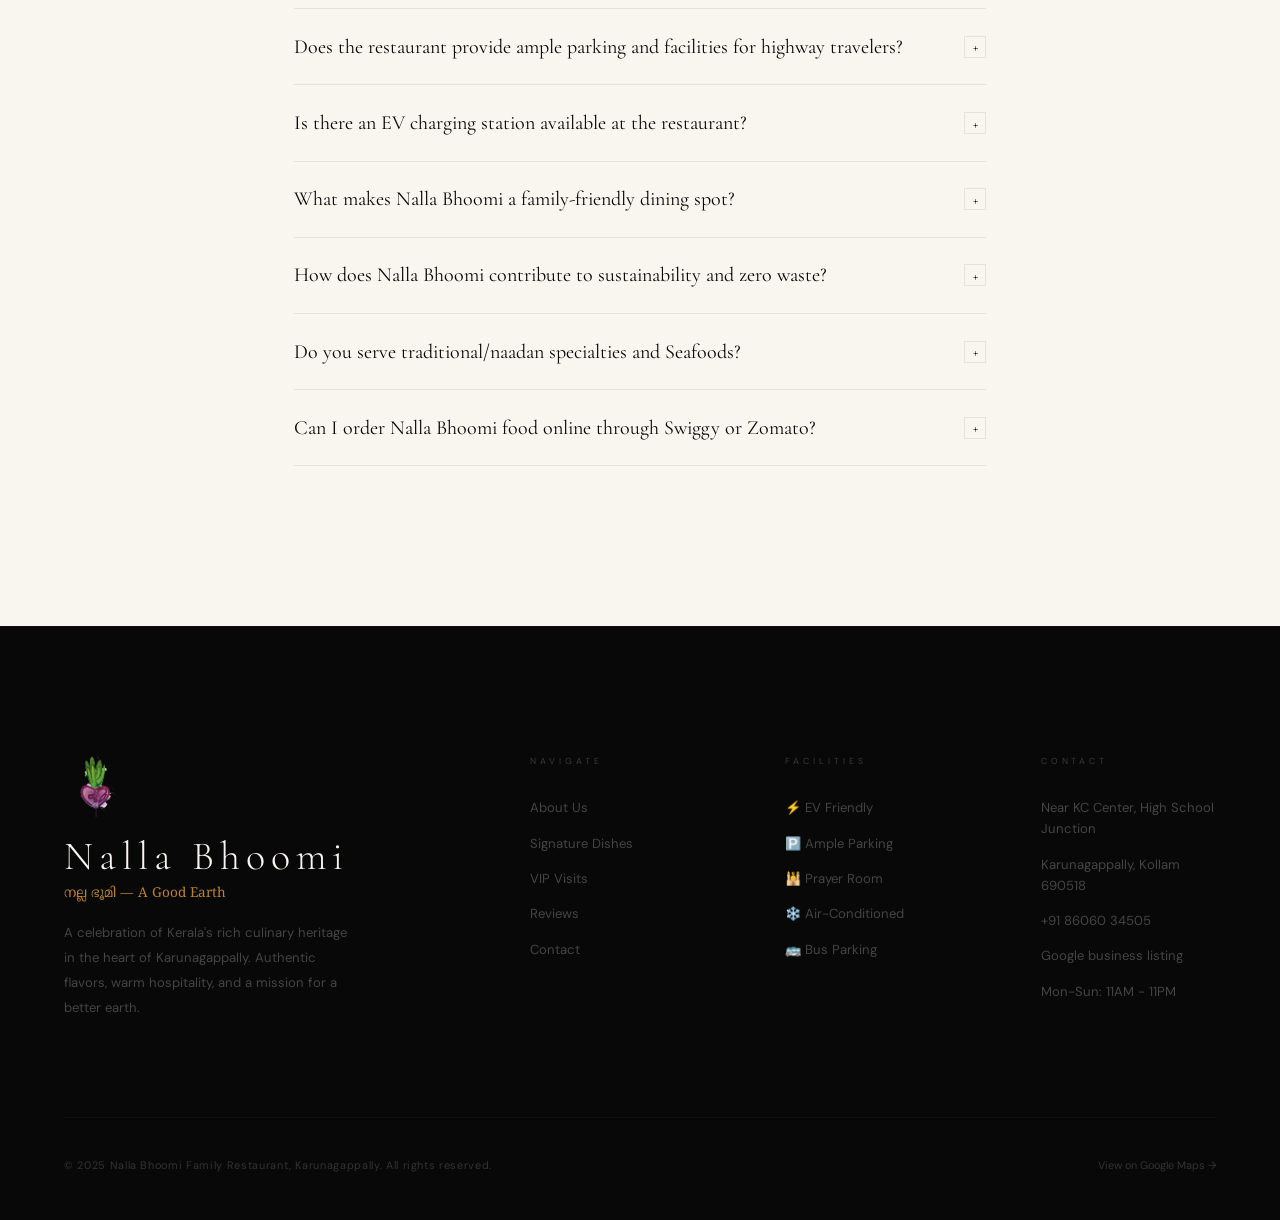
==== commit c04914f0: "Add mobile about read more toggle" ====
--- a/index.html
+++ b/index.html
@@ -774,6 +774,9 @@
 /* ─── FLOATS ─── */
 
 
+/* ─── READ MORE BUTTON (mobile only) ─── */
+.about-read-more{display:none;}
+
 /* ─── REVEAL ─── */
 .rv{opacity:0;transform:translateY(38px);transition:opacity .95s ease,transform .95s ease;}
 .rv.vis{opacity:1;transform:translateY(0);}
@@ -1077,6 +1080,66 @@
   .about-stat{min-height:auto;border-right:none;}
   .about-stat:nth-last-child(-n+2){border-bottom:1px solid rgba(26,22,16,.1);}
   .about-stat:last-child{border-bottom:none;}
+
+  /* ── STORY SECTION: MOBILE COMPACT ── */
+  .about{padding:0;}
+  .about-photo{height:62vw;min-height:0;}
+  .about-main{padding:28px 20px 20px;}
+  .about-headline{padding:12px 0 10px;}
+  .about-headline h2{font-size:clamp(30px,7.5vw,46px);}
+  .about-body{font-size:14px;line-height:1.72;margin-bottom:14px;}
+
+  /* Hide 2nd and 3rd body paragraphs behind a toggle */
+  .about-body-extra{display:none;}
+  .about-body-extra.expanded{display:block;}
+  .about-read-more{
+    display:inline-flex;
+    align-items:center;
+    gap:6px;
+    font-family:'Jost',sans-serif;
+    font-size:9px;
+    letter-spacing:.3em;
+    text-transform:uppercase;
+    font-weight:500;
+    color:#b8860b;
+    background:none;
+    border:none;
+    border-bottom:1px solid #b8860b;
+    padding-bottom:2px;
+    cursor:pointer;
+    margin-bottom:20px;
+    font-family:'DM Sans',sans-serif;
+  }
+  .about-read-more-arrow{transition:transform .3s;font-size:.65rem;}
+  .about-read-more.open .about-read-more-arrow{transform:rotate(180deg);}
+
+  /* Compact feats grid */
+  .about-feats{grid-template-columns:1fr 1fr;gap:1px;border-radius:10px;margin-bottom:16px;}
+  .about-feat{padding:12px 14px;gap:8px;}
+  .about-feat-icon{font-size:16px;}
+  .about-feat-t{font-size:12px;}
+  .about-feat-d{font-size:10px;}
+
+  /* Sidebar: strip it down on mobile */
+  .about-sidebar{display:block;}
+  .about-manifesto{padding:22px 20px;background:#141210;}
+  .about-manifesto-quote{
+    font-size:clamp(1.15rem,4.5vw,1.5rem);
+    line-height:1.38;
+    display:block;
+  }
+  .about-manifesto-footer{font-size:11px;margin-top:14px;}
+
+  /* Stats: 2-column compact */
+  .about-stats{grid-template-columns:1fr 1fr;width:100%;}
+  .about-stat{min-height:auto;padding:14px 16px;gap:8px;}
+  .about-stat-icon{font-size:15px;}
+  .about-stat-num{font-size:20px;}
+  .about-stat-label{font-size:8.5px;}
+  .about-stat-copy{font-size:10px;line-height:1.45;}
+  .about-stat:nth-child(2n){border-right:none;}
+  .about-stat:nth-last-child(-n+2){border-bottom:none;}
+  .about-bottom{flex-direction:row;align-items:center;flex-wrap:wrap;gap:.8rem;padding-top:14px;margin-top:14px;}
 }
 @media(max-width:640px){
   .reviews{padding:10rem 0;}
@@ -1218,9 +1281,11 @@
         </div>
         <p class="about-body">Born from a deep-rooted respect for the soil, <strong>Nalla Bhoomi Family Restaurant </strong>is more than just a place to eat in <strong>Karunagappally</strong>—it is a movement shaped by the belief that the <strong>"Good Earth" </strong>provides everything when treated with honor. Our journey was inspired by a grand inauguration by the legendary <strong>Chef Pillai</strong>, whose commitment to Kerala’s culinary legacy led us to revive the forgotten, authentic flavors of our land.</p>
 
-          <p class="about-body"> From the aroma of our signature Kizhi Biryani steamed in banana leaves to soulful classics like Beef Masala, Duck Mappas, and Kuttanad Chicken Curry with flaky Porottas, every plate is crafted to feel like a memory from home. Whether you are stopping for a homely breakfast of Appam and Idiyappam or a traditional Fish Biryani, our nadan specials offer a true taste of <strong>South Indian heritage</strong>.</p>
+          <button class="about-read-more" id="aboutReadMore" onclick="toggleAboutText(this)" aria-expanded="false">Read More <span class="about-read-more-arrow">▼</span></button>
+
+          <p class="about-body about-body-extra"> From the aroma of our signature Kizhi Biryani steamed in banana leaves to soulful classics like Beef Masala, Duck Mappas, and Kuttanad Chicken Curry with flaky Porottas, every plate is crafted to feel like a memory from home. Whether you are stopping for a homely breakfast of Appam and Idiyappam or a traditional Fish Biryani, our nadan specials offer a true taste of <strong>South Indian heritage</strong>.</p>
           
-            <p class="about-body"> Situated as a premier pitstop on the NH66, we bridge tradition with the future. With our pioneering <strong>"No Food Waste"</strong> mission and high-speed EV charging facilities, we invite families and travelers to recharge both themselves and their journeys with conscience and care. At Nalla Bhoomi, every detail is designed with purpose, ensuring that all that lingers after your visit is the memory of a perfect meal.</p>
+            <p class="about-body about-body-extra"> Situated as a premier pitstop on the NH66, we bridge tradition with the future. With our pioneering <strong>"No Food Waste"</strong> mission and high-speed EV charging facilities, we invite families and travelers to recharge both themselves and their journeys with conscience and care. At Nalla Bhoomi, every detail is designed with purpose, ensuring that all that lingers after your visit is the memory of a perfect meal.</p>
     
         <div class="about-bottom">
           <div class="about-location">NH66 · Karunagappally, Kerala</div>
@@ -1992,6 +2057,16 @@
   }
 });
 
+function toggleAboutText(btn) {
+  const extras = document.querySelectorAll('.about-body-extra');
+  const isOpen = btn.classList.contains('open');
+  extras.forEach(el => el.classList.toggle('expanded', !isOpen));
+  btn.classList.toggle('open', !isOpen);
+  btn.setAttribute('aria-expanded', !isOpen);
+  const arrow = btn.querySelector('.about-read-more-arrow');
+  btn.childNodes[0].textContent = isOpen ? 'Read More ' : 'Read Less ';
+}
+
 function toggleFaq(btn) {
   const item = btn.parentElement;
   const isOpen = item.classList.contains('open');
@@ -2047,4 +2122,4 @@
 });
 </script>
 </body>
-</html>
+</html>
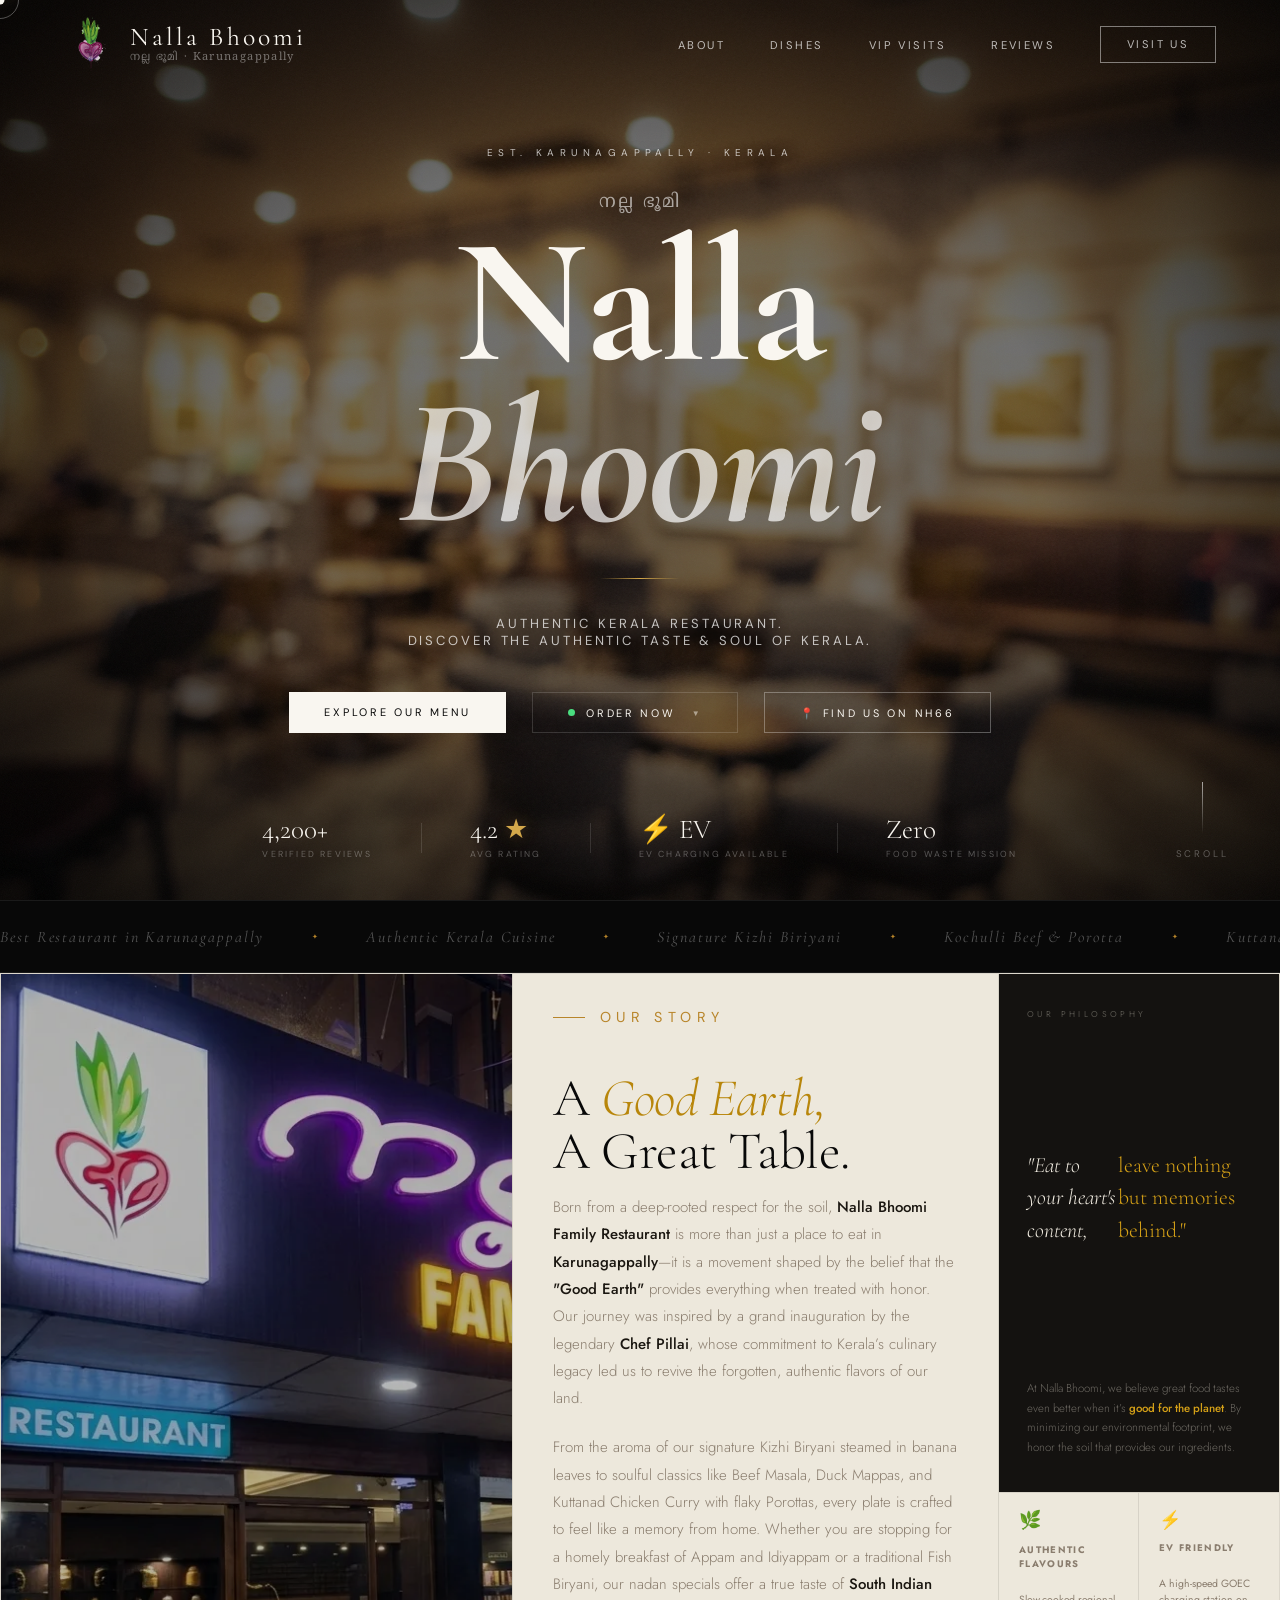
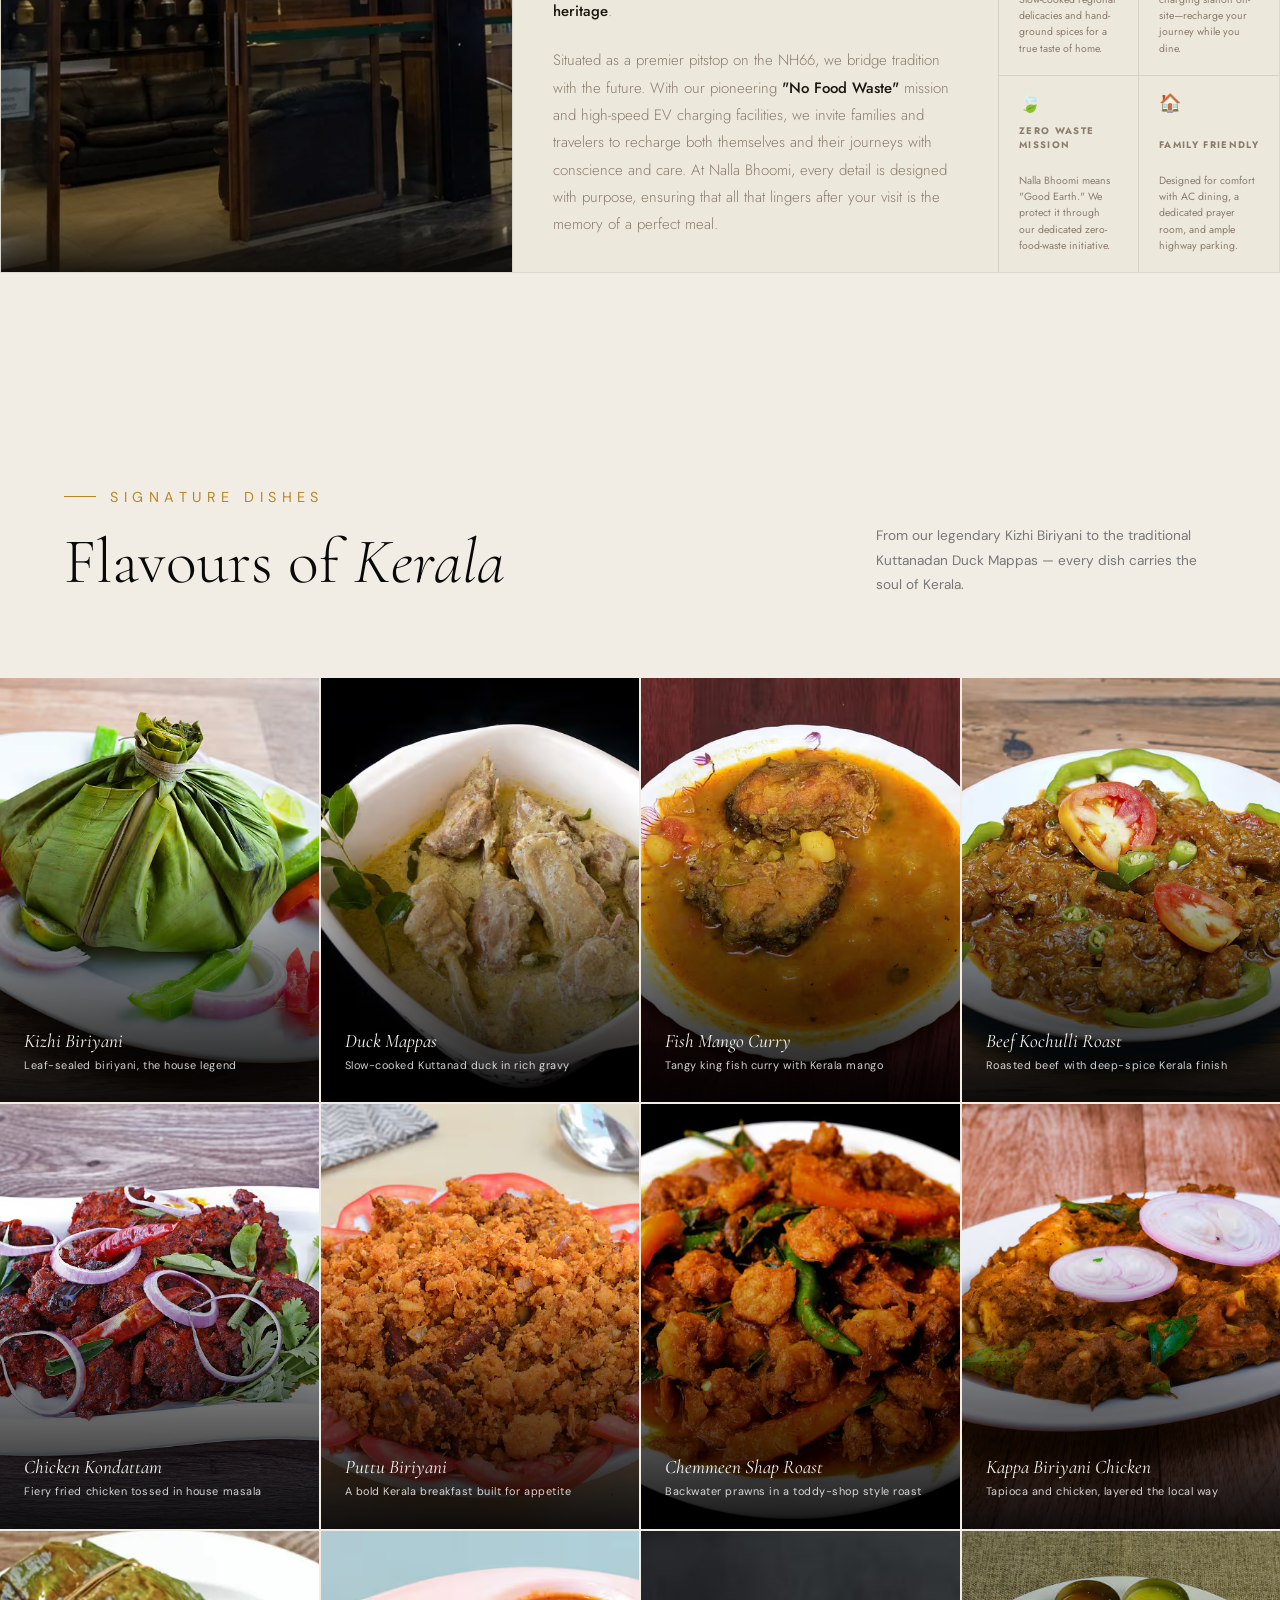
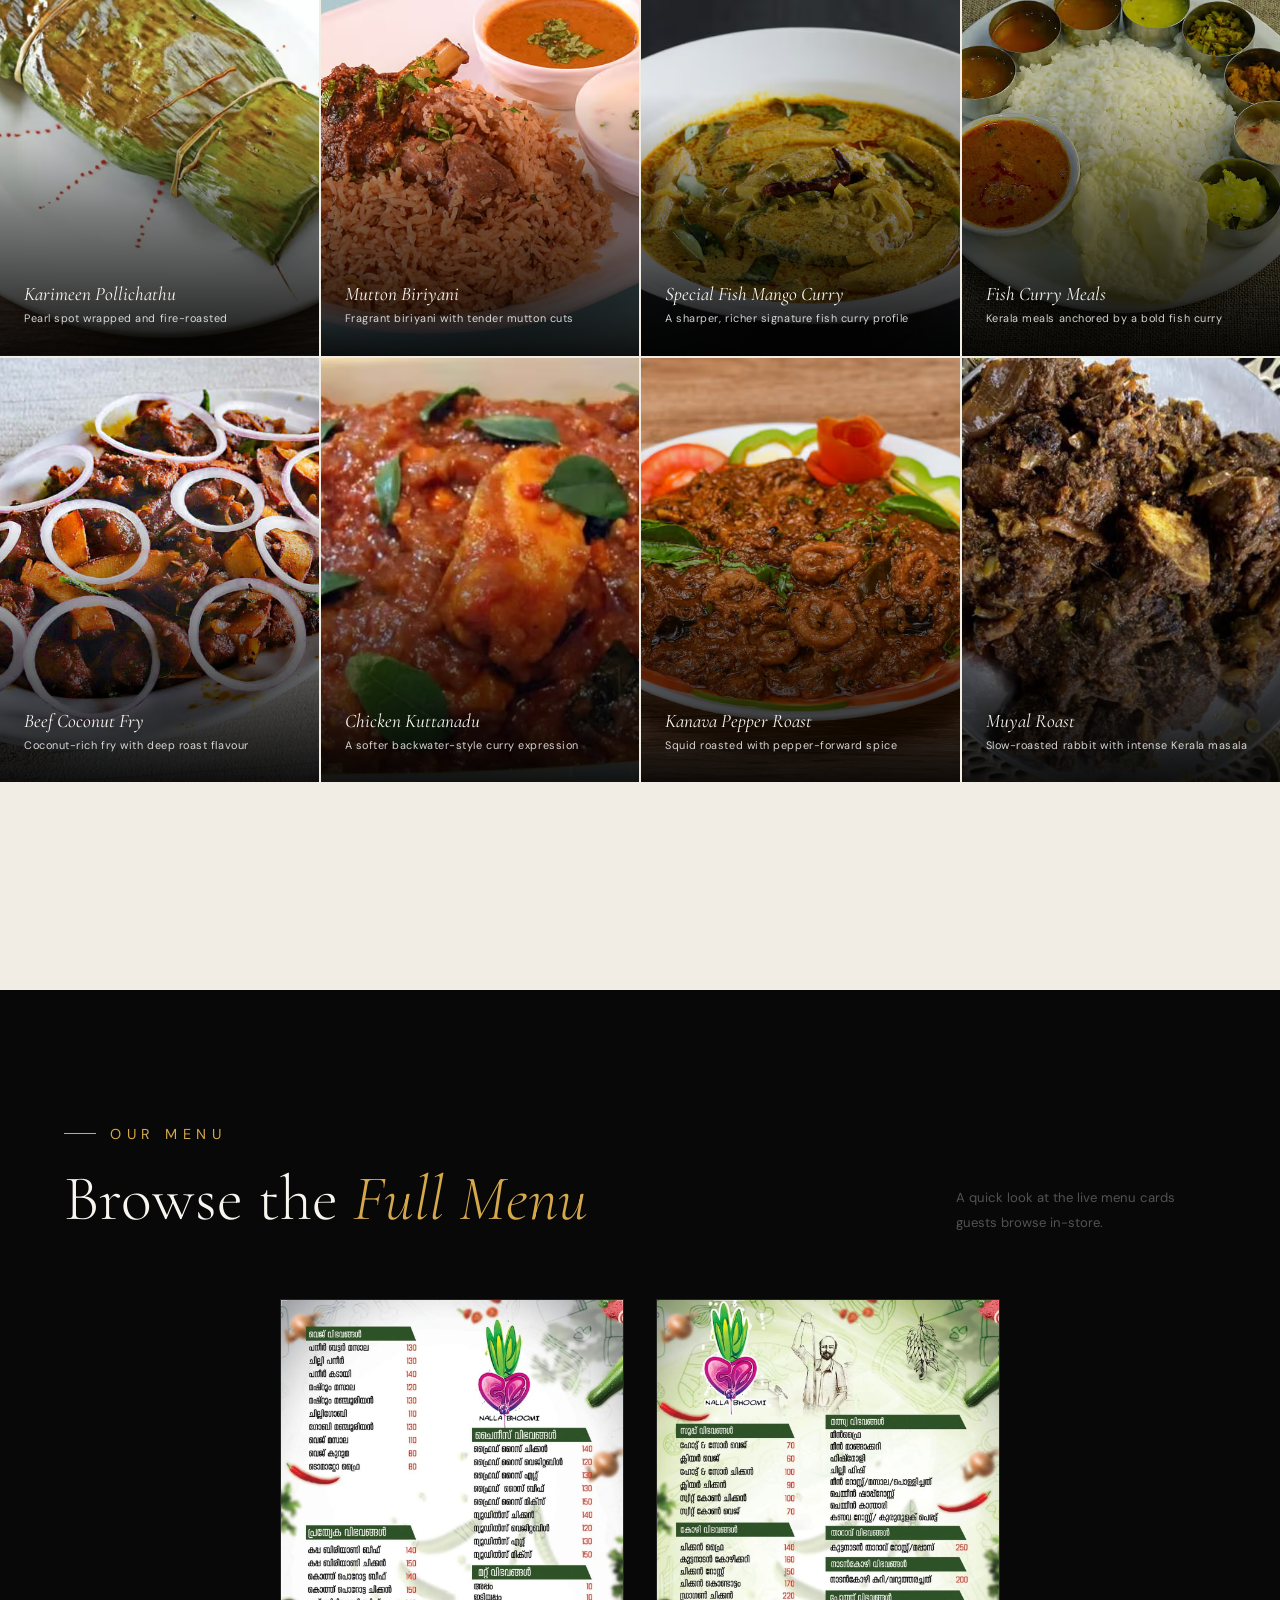
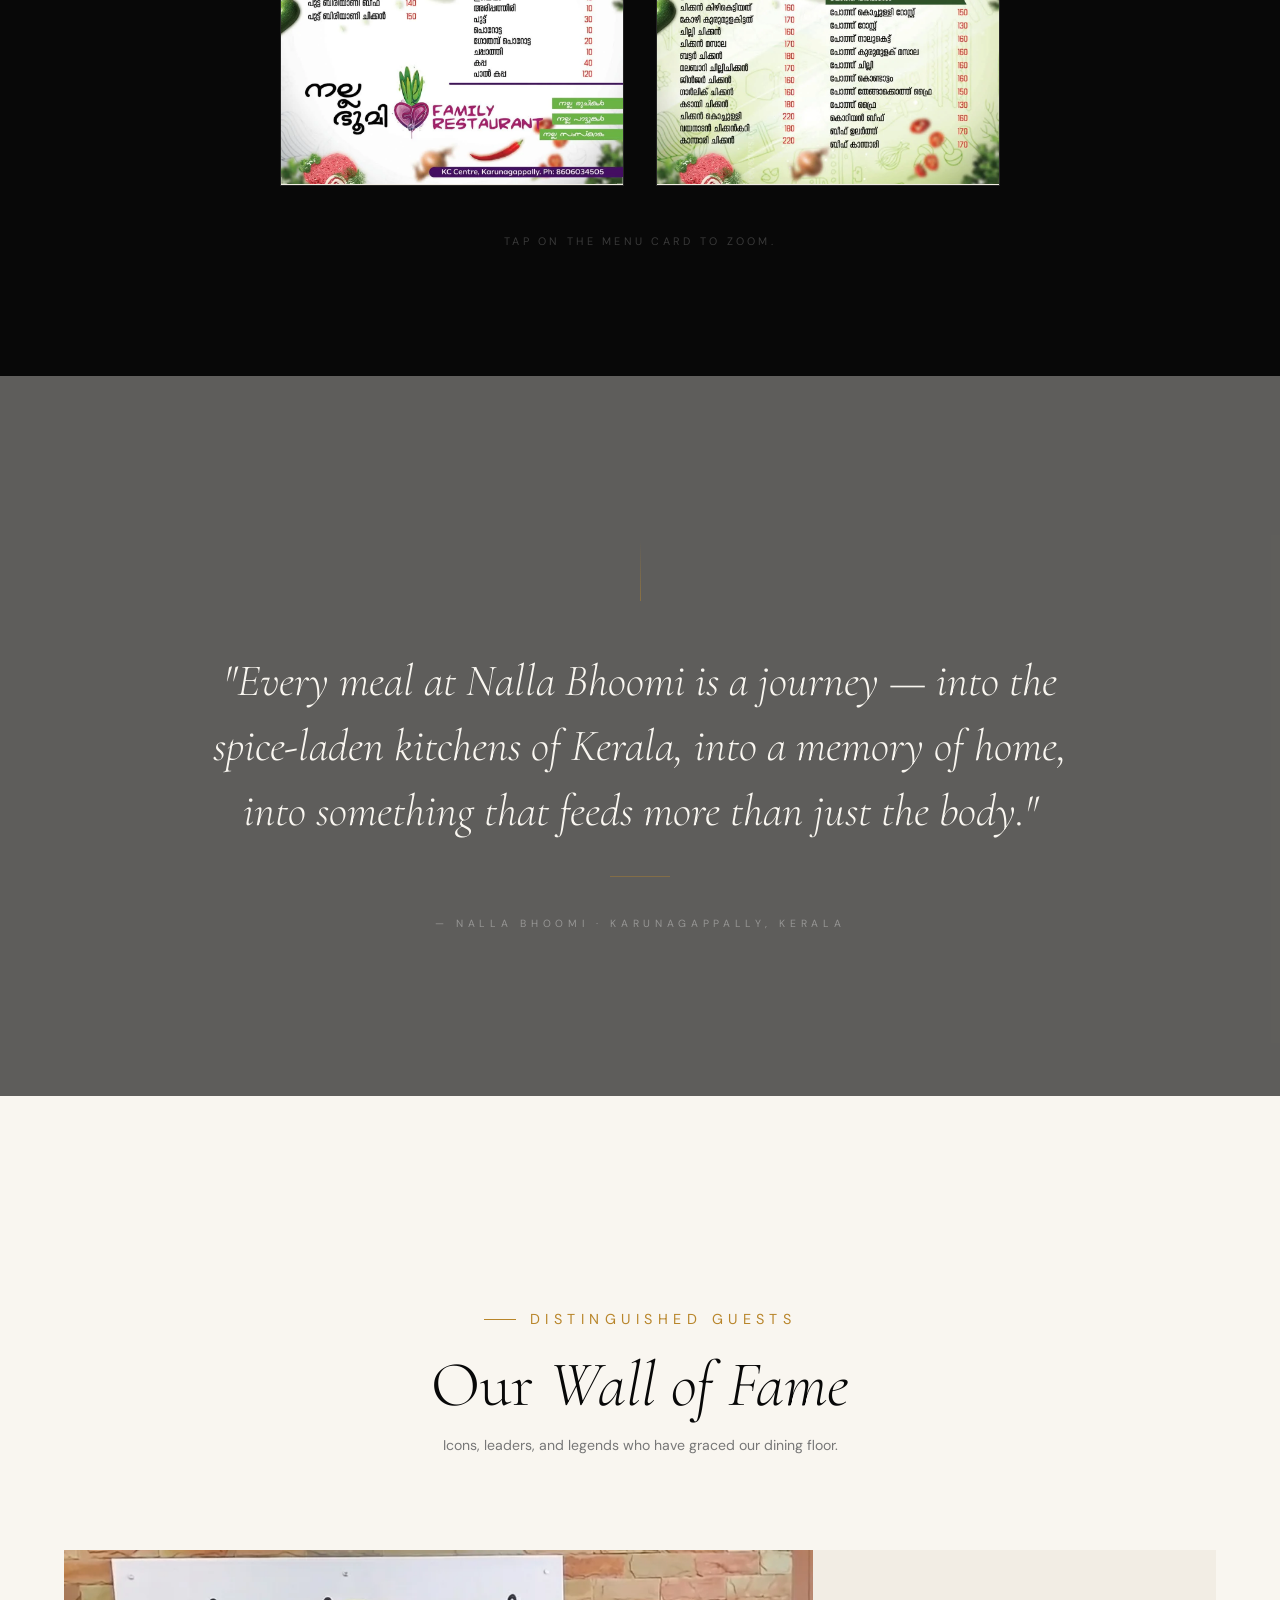
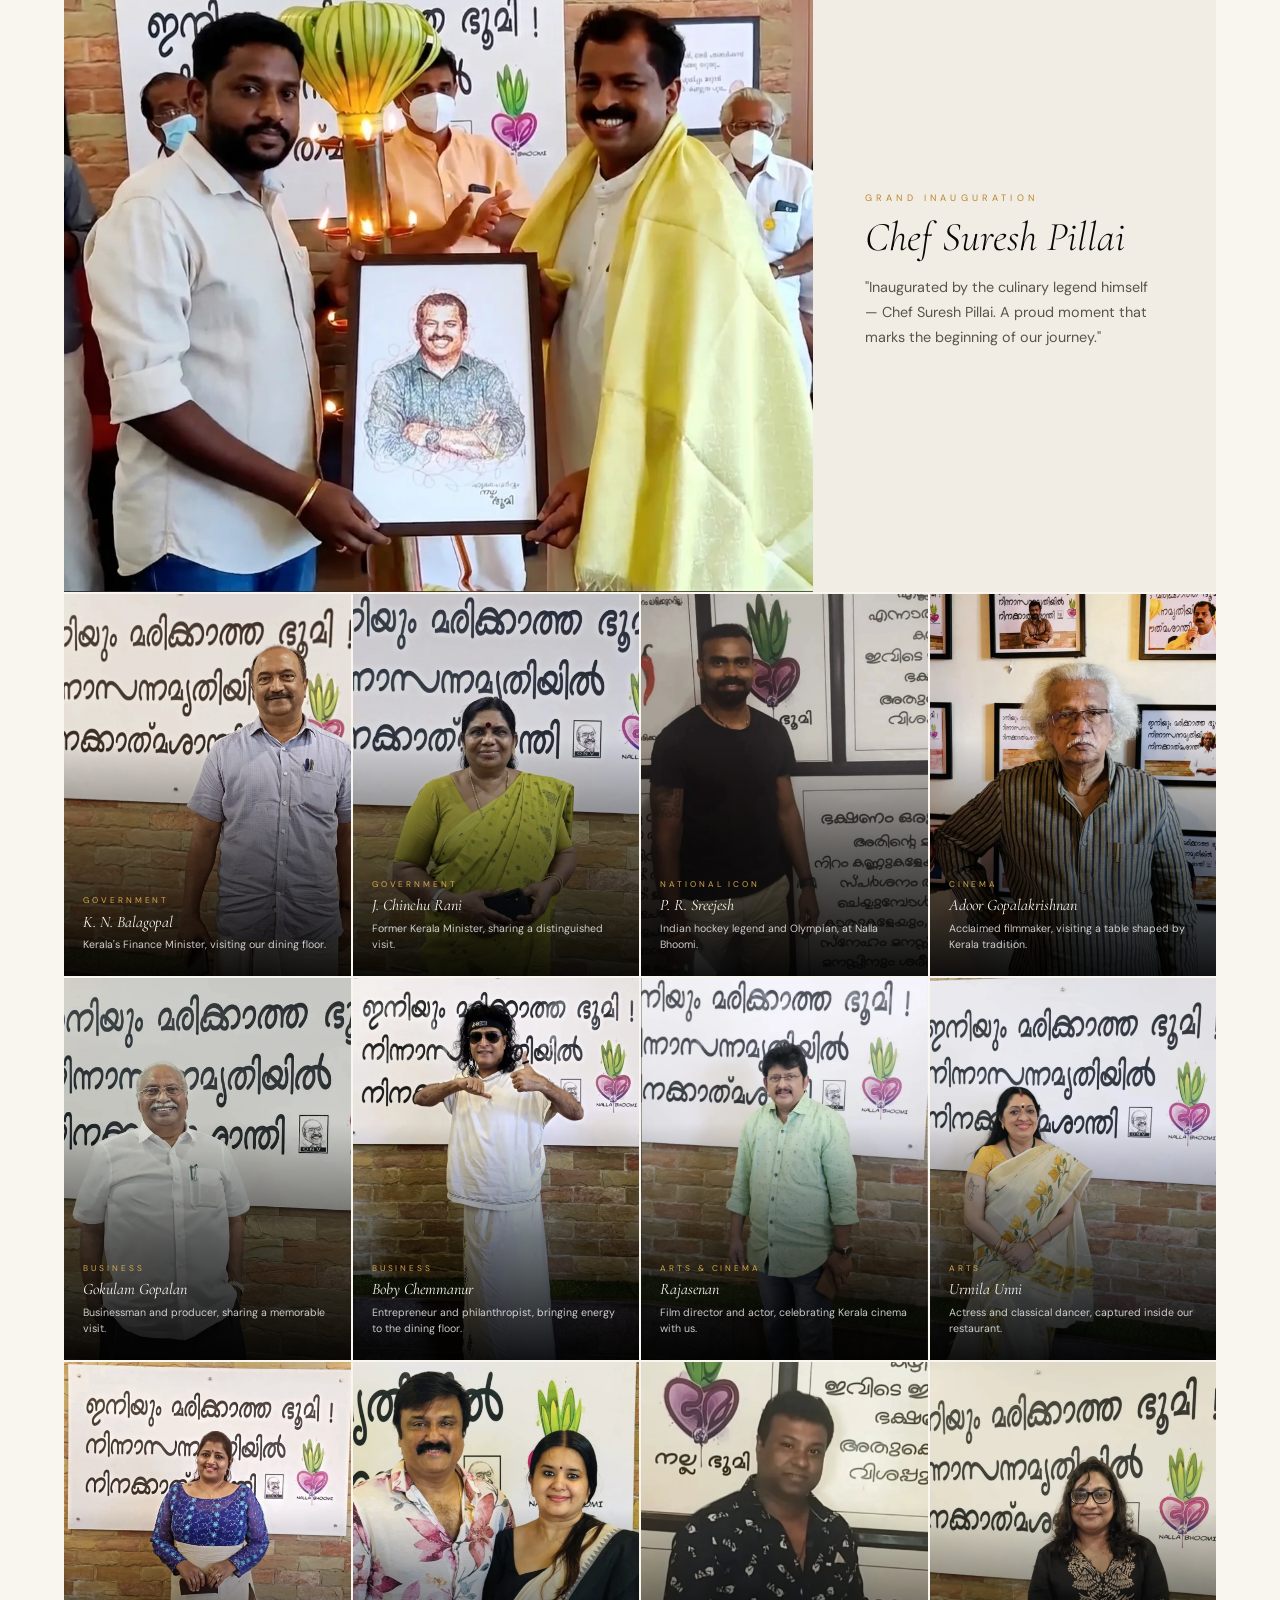
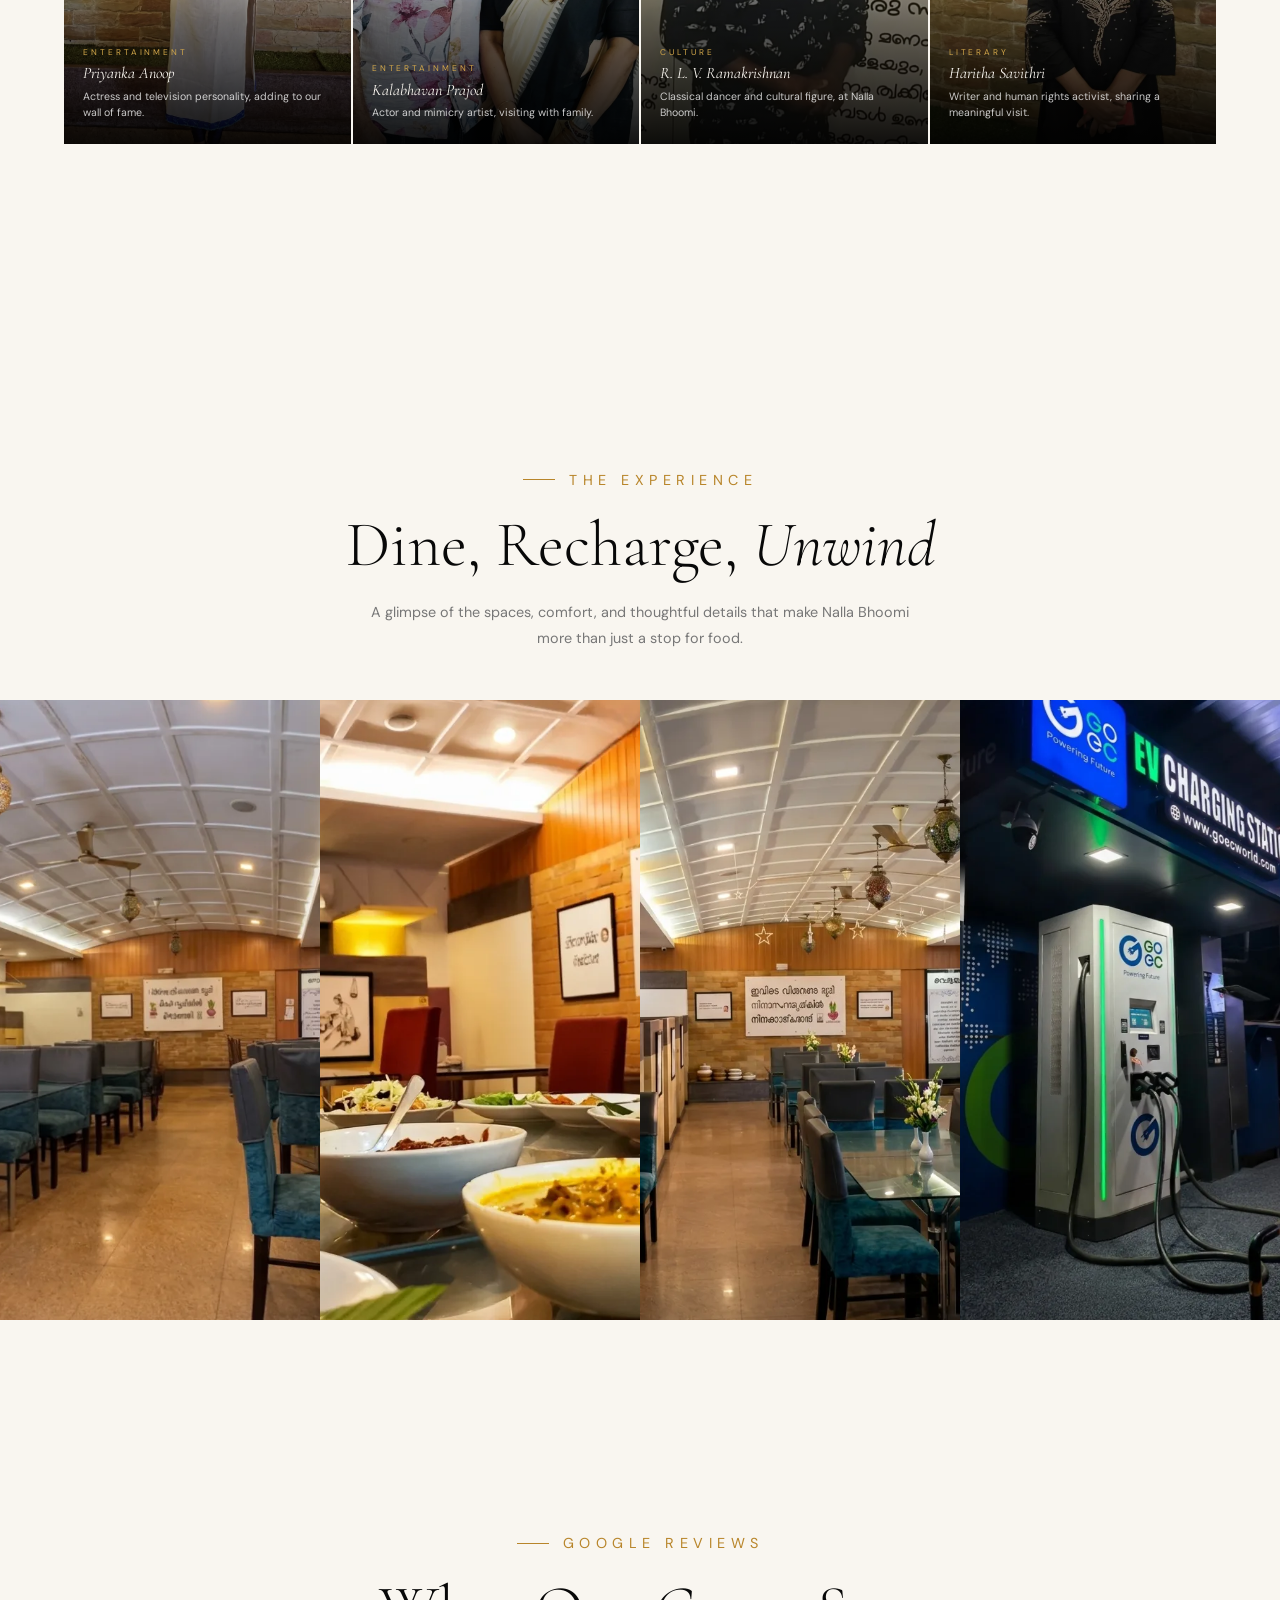
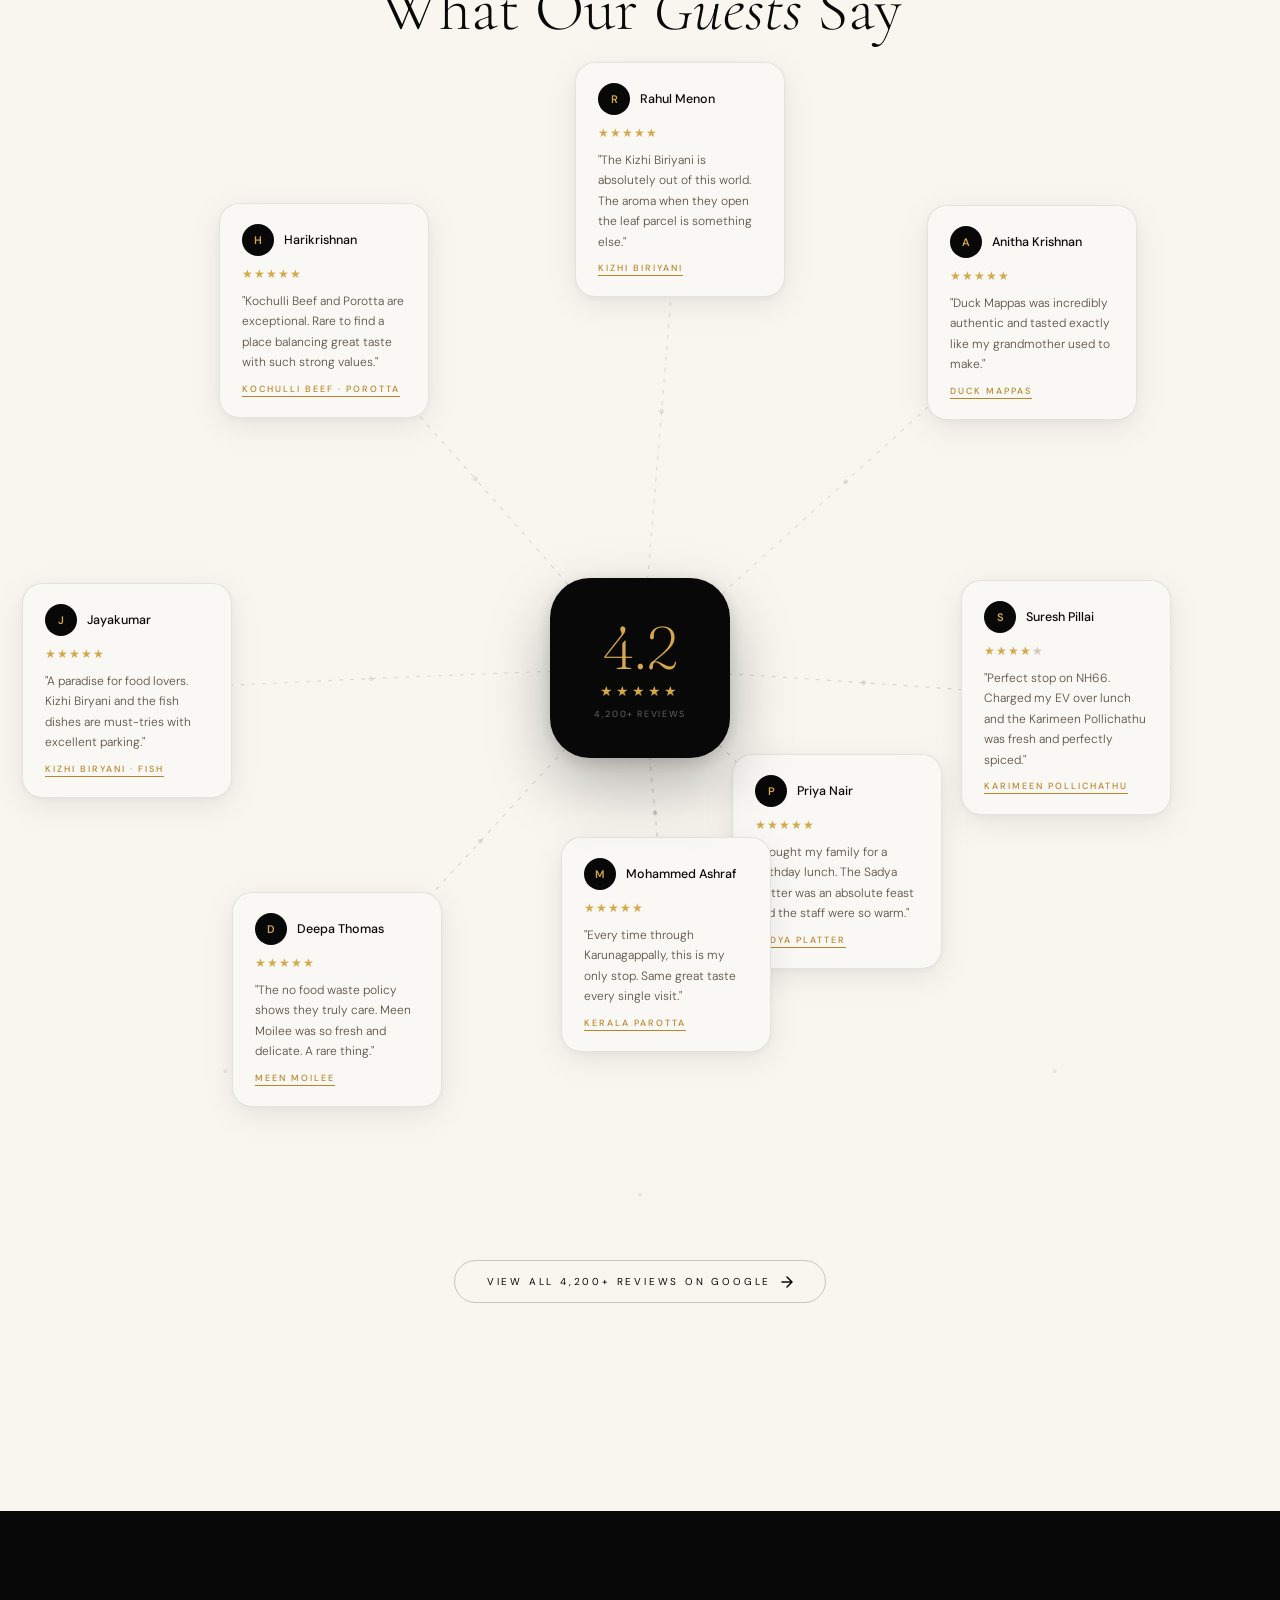
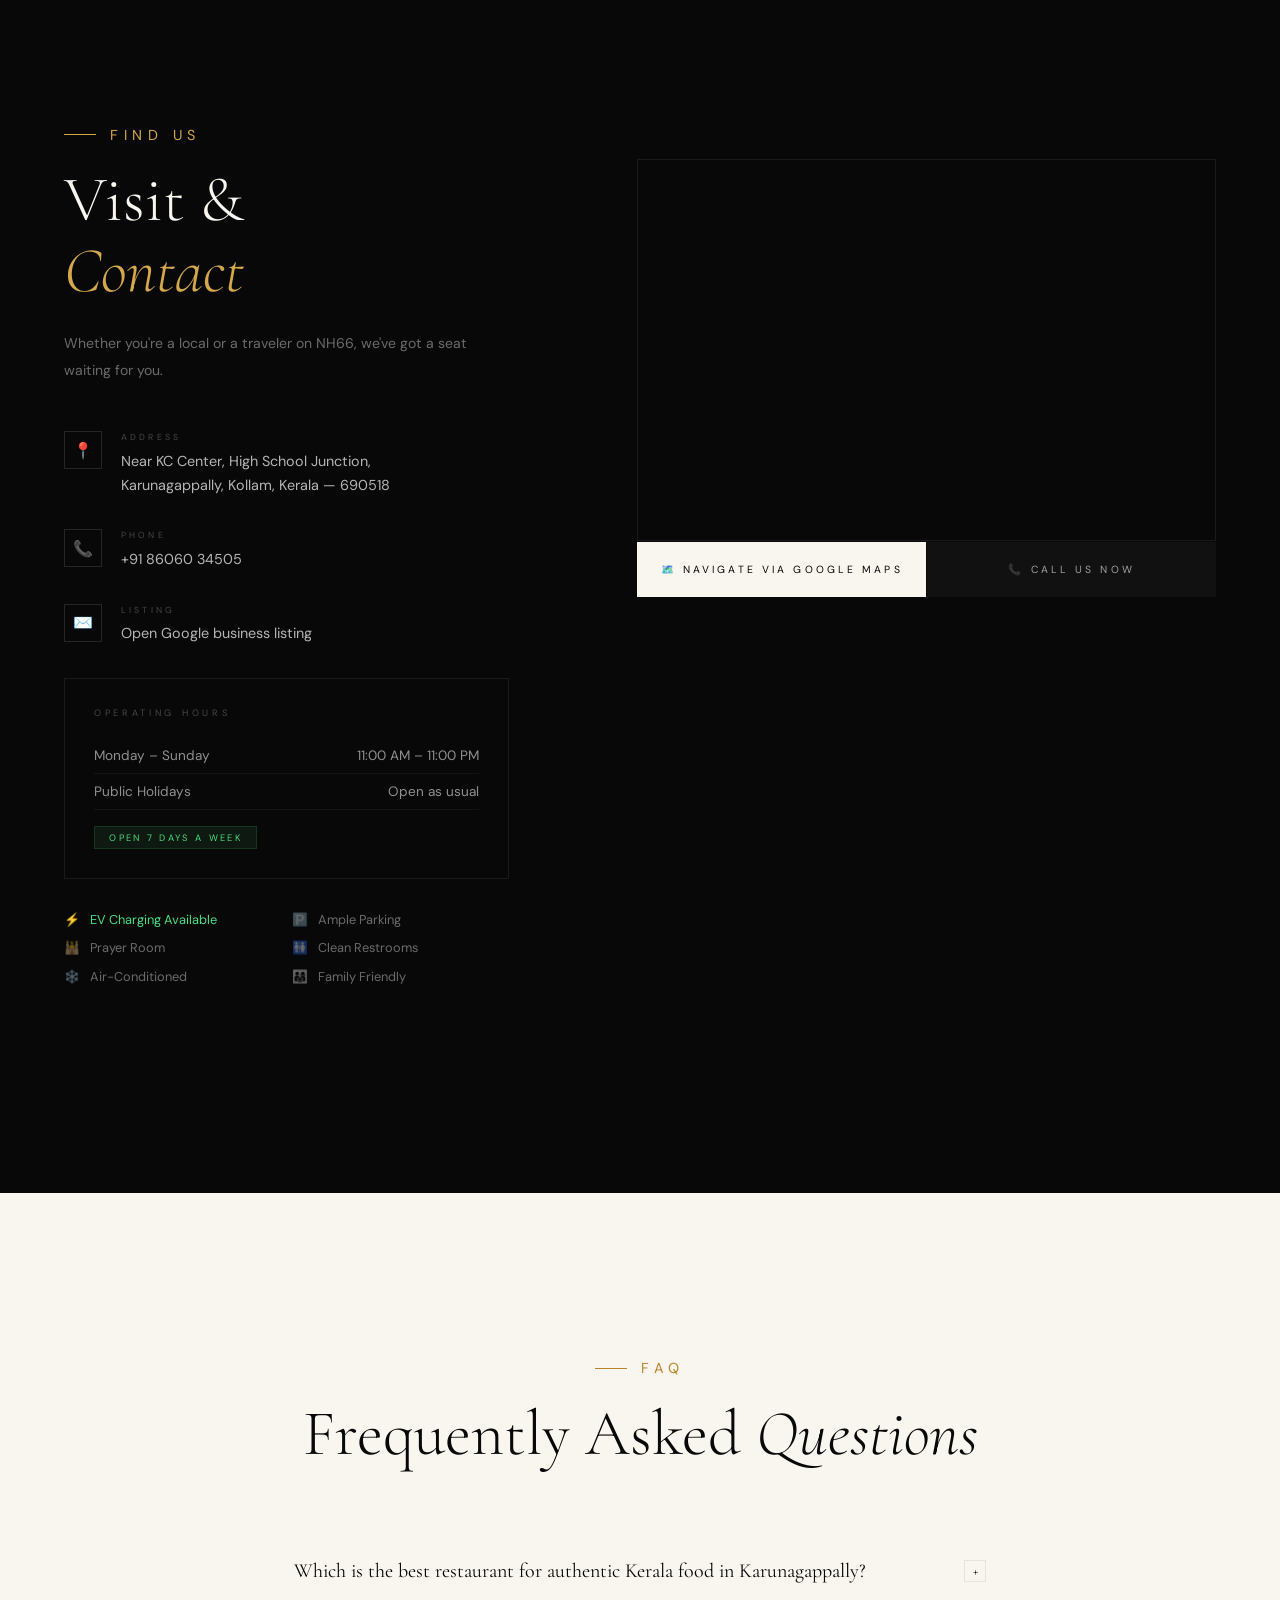
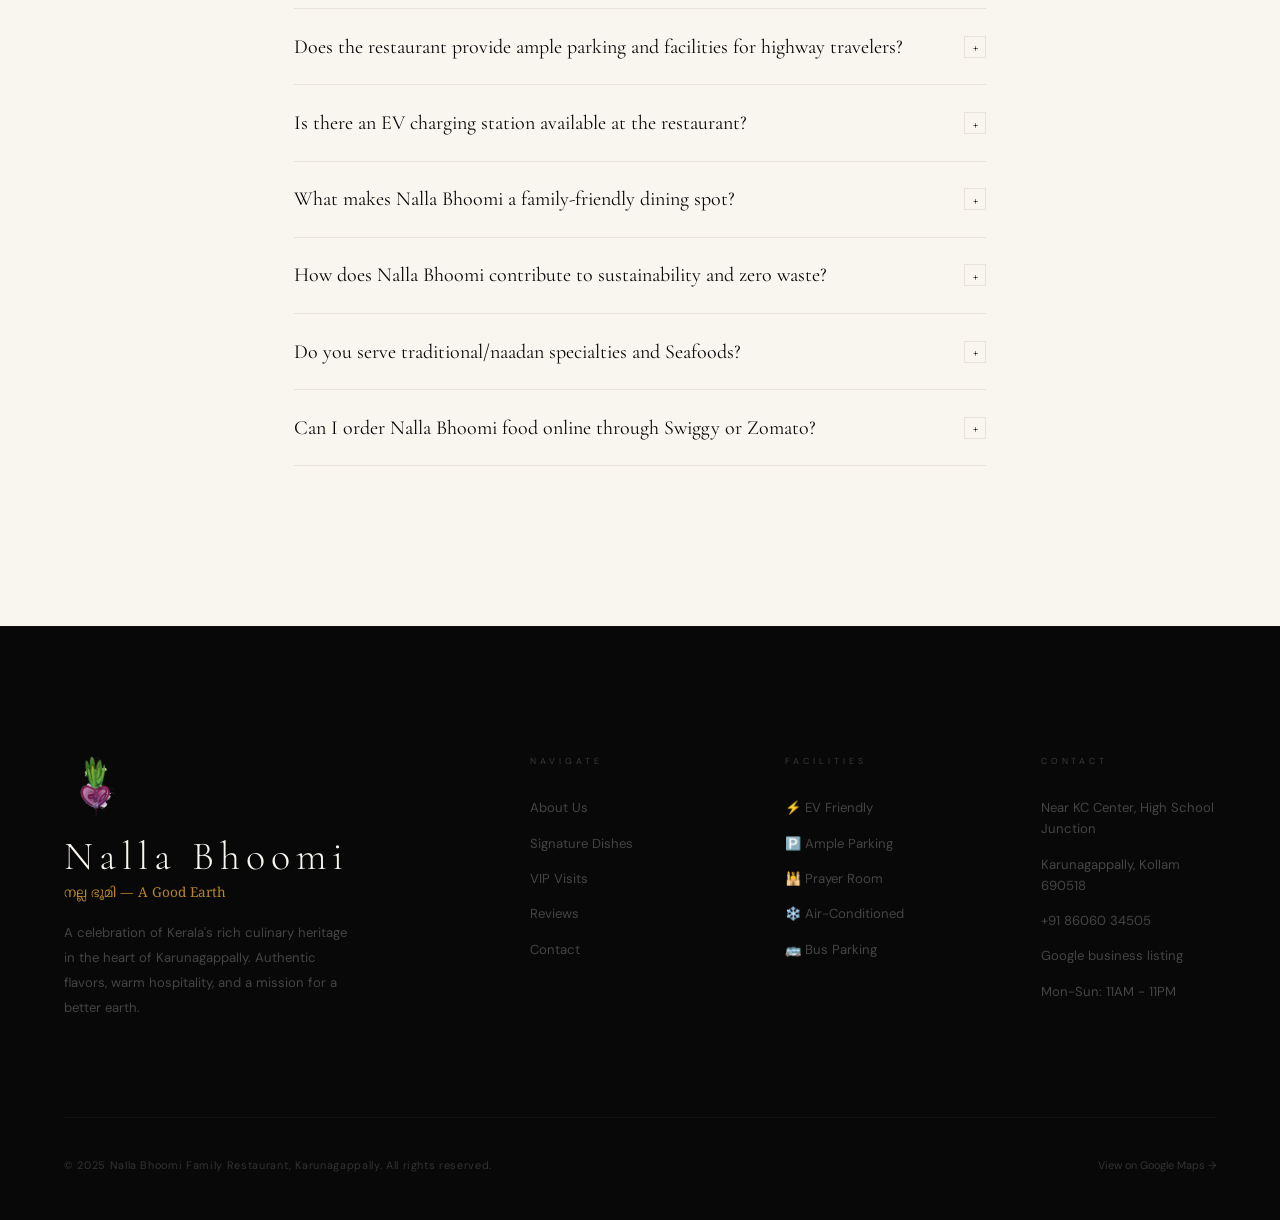
==== commit 1d2ac6db: "Add SEO metadata and assets" ====
--- a/index.html
+++ b/index.html
@@ -5,6 +5,56 @@
 <meta name="viewport" content="width=device-width, initial-scale=1.0">
 <title>Nalla Bhoomi Family Restaurant Karunagappally | Best Kerala Food</title>
 <meta name="description" content="Experience authentic Kerala traditions at Nalla Bhoomi, Karunagappally. Top-rated family dining with premium regional cuisine, EV charging, and a zero-waste mission.">
+<meta name="robots" content="index,follow,max-image-preview:large">
+<meta name="theme-color" content="#080808">
+<meta name="author" content="Nalla Bhoomi Family Restaurant">
+<meta name="keywords" content="Nalla Bhoomi, Kerala restaurant, Karunagappally restaurant, family restaurant Kollam, Kerala food, seafood, biriyani, NH66 restaurant">
+<link rel="canonical" href="https://www.nallabhoomi.com/">
+<link rel="manifest" href="/manifest.webmanifest">
+<link rel="icon" href="/favicon.ico" sizes="any">
+<link rel="icon" type="image/png" sizes="32x32" href="/favicon-32x32.png">
+<link rel="icon" type="image/png" sizes="16x16" href="/favicon-16x16.png">
+<link rel="apple-touch-icon" sizes="180x180" href="/apple-touch-icon.png">
+<meta property="og:type" content="website">
+<meta property="og:site_name" content="Nalla Bhoomi Family Restaurant">
+<meta property="og:title" content="Nalla Bhoomi Family Restaurant Karunagappally | Best Kerala Food">
+<meta property="og:description" content="Authentic Kerala family dining in Karunagappally with signature dishes, EV charging, and warm hospitality.">
+<meta property="og:url" content="https://www.nallabhoomi.com/">
+<meta property="og:image" content="https://www.nallabhoomi.com/og-image.webp">
+<meta property="og:image:alt" content="Nalla Bhoomi Family Restaurant ambience">
+<meta name="twitter:card" content="summary_large_image">
+<meta name="twitter:title" content="Nalla Bhoomi Family Restaurant Karunagappally">
+<meta name="twitter:description" content="Authentic Kerala family dining in Karunagappally with signature dishes and warm hospitality.">
+<meta name="twitter:image" content="https://www.nallabhoomi.com/og-image.webp">
+<script type="application/ld+json">
+{
+  "@context": "https://schema.org",
+  "@type": "Restaurant",
+  "@id": "https://www.nallabhoomi.com/#restaurant",
+  "name": "Nalla Bhoomi Family Restaurant",
+  "url": "https://www.nallabhoomi.com/",
+  "image": "https://www.nallabhoomi.com/og-image.webp",
+  "telephone": "+91 86060 34505",
+  "servesCuisine": ["Kerala", "Indian", "Seafood"],
+  "priceRange": "₹₹",
+  "address": {
+    "@type": "PostalAddress",
+    "streetAddress": "Near KC Center, High School Junction",
+    "addressLocality": "Karunagappally",
+    "addressRegion": "Kerala",
+    "postalCode": "690518",
+    "addressCountry": "IN"
+  },
+  "aggregateRating": {
+    "@type": "AggregateRating",
+    "ratingValue": "4.2",
+    "reviewCount": "4200"
+  },
+  "sameAs": [
+    "https://www.google.com/maps/search/Nalla+Bhoomi+Family+Restaurant+Karunagappally"
+  ]
+}
+</script>
 <link rel="preload" as="image" href="1image.webp" fetchpriority="high">
 <link href="https://fonts.googleapis.com/css2?family=Cormorant+Garamond:ital,wght@0,300;0,400;0,600;1,300;1,400;1,600&family=DM+Sans:wght@300;400;500&family=Fraunces:ital,opsz,wght@0,9..144,200;1,9..144,200&family=Jost:wght@300;400;500&family=Noto+Serif+Malayalam:wght@400;600&display=swap" rel="stylesheet">
 <style>
@@ -2122,4 +2172,4 @@
 });
 </script>
 </body>
-</html>+</html>
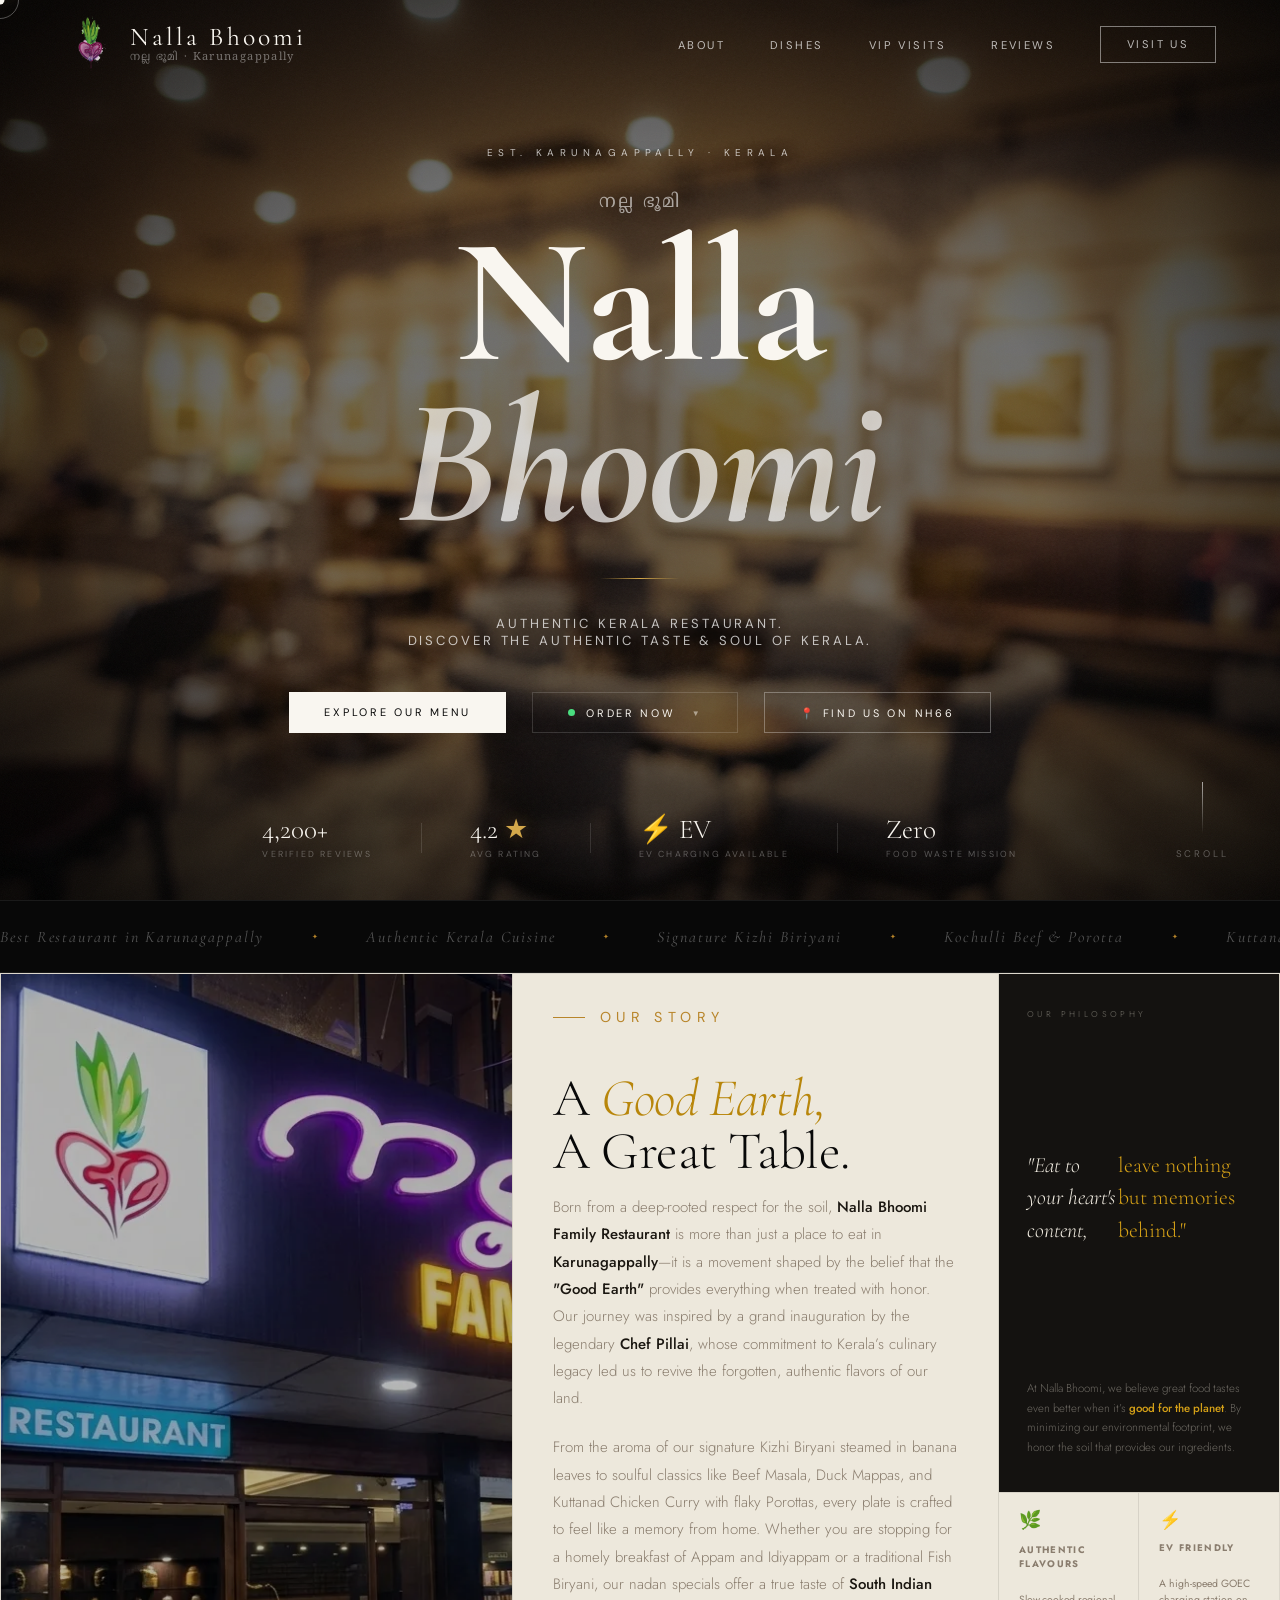
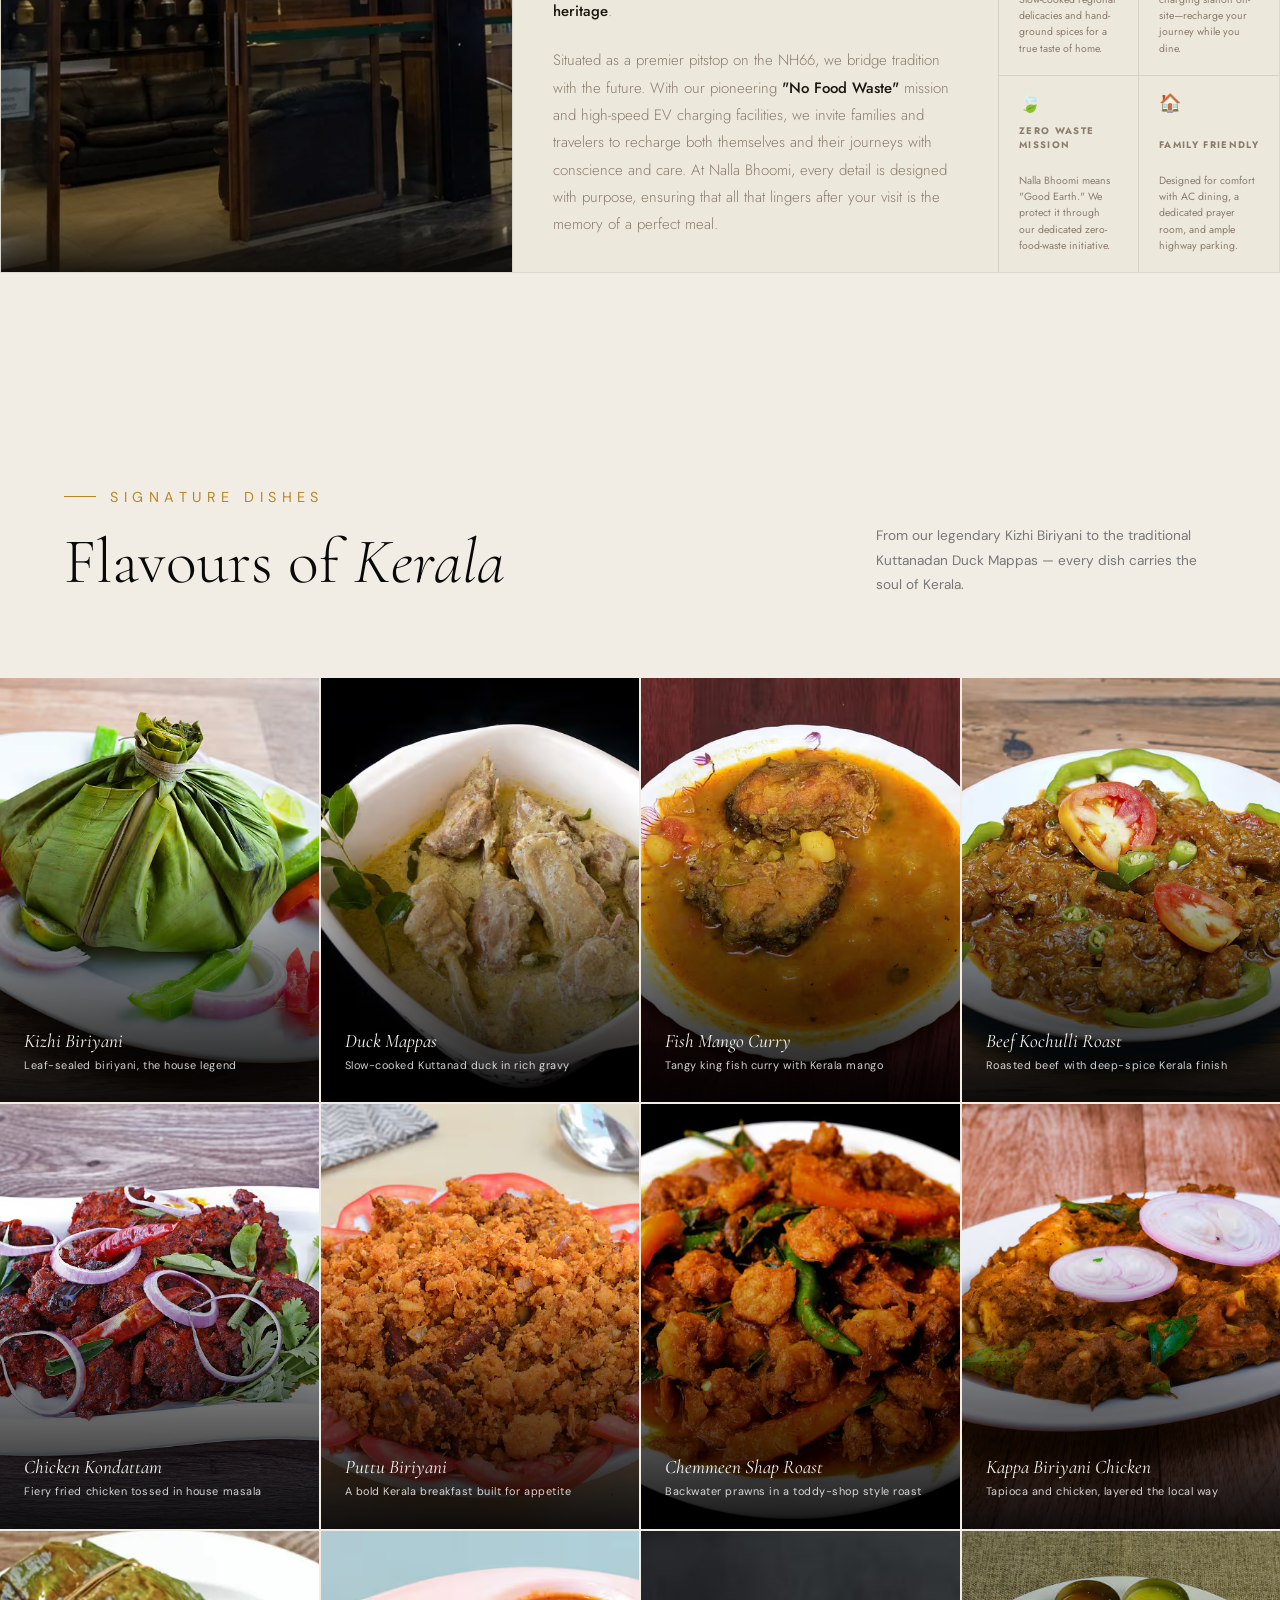
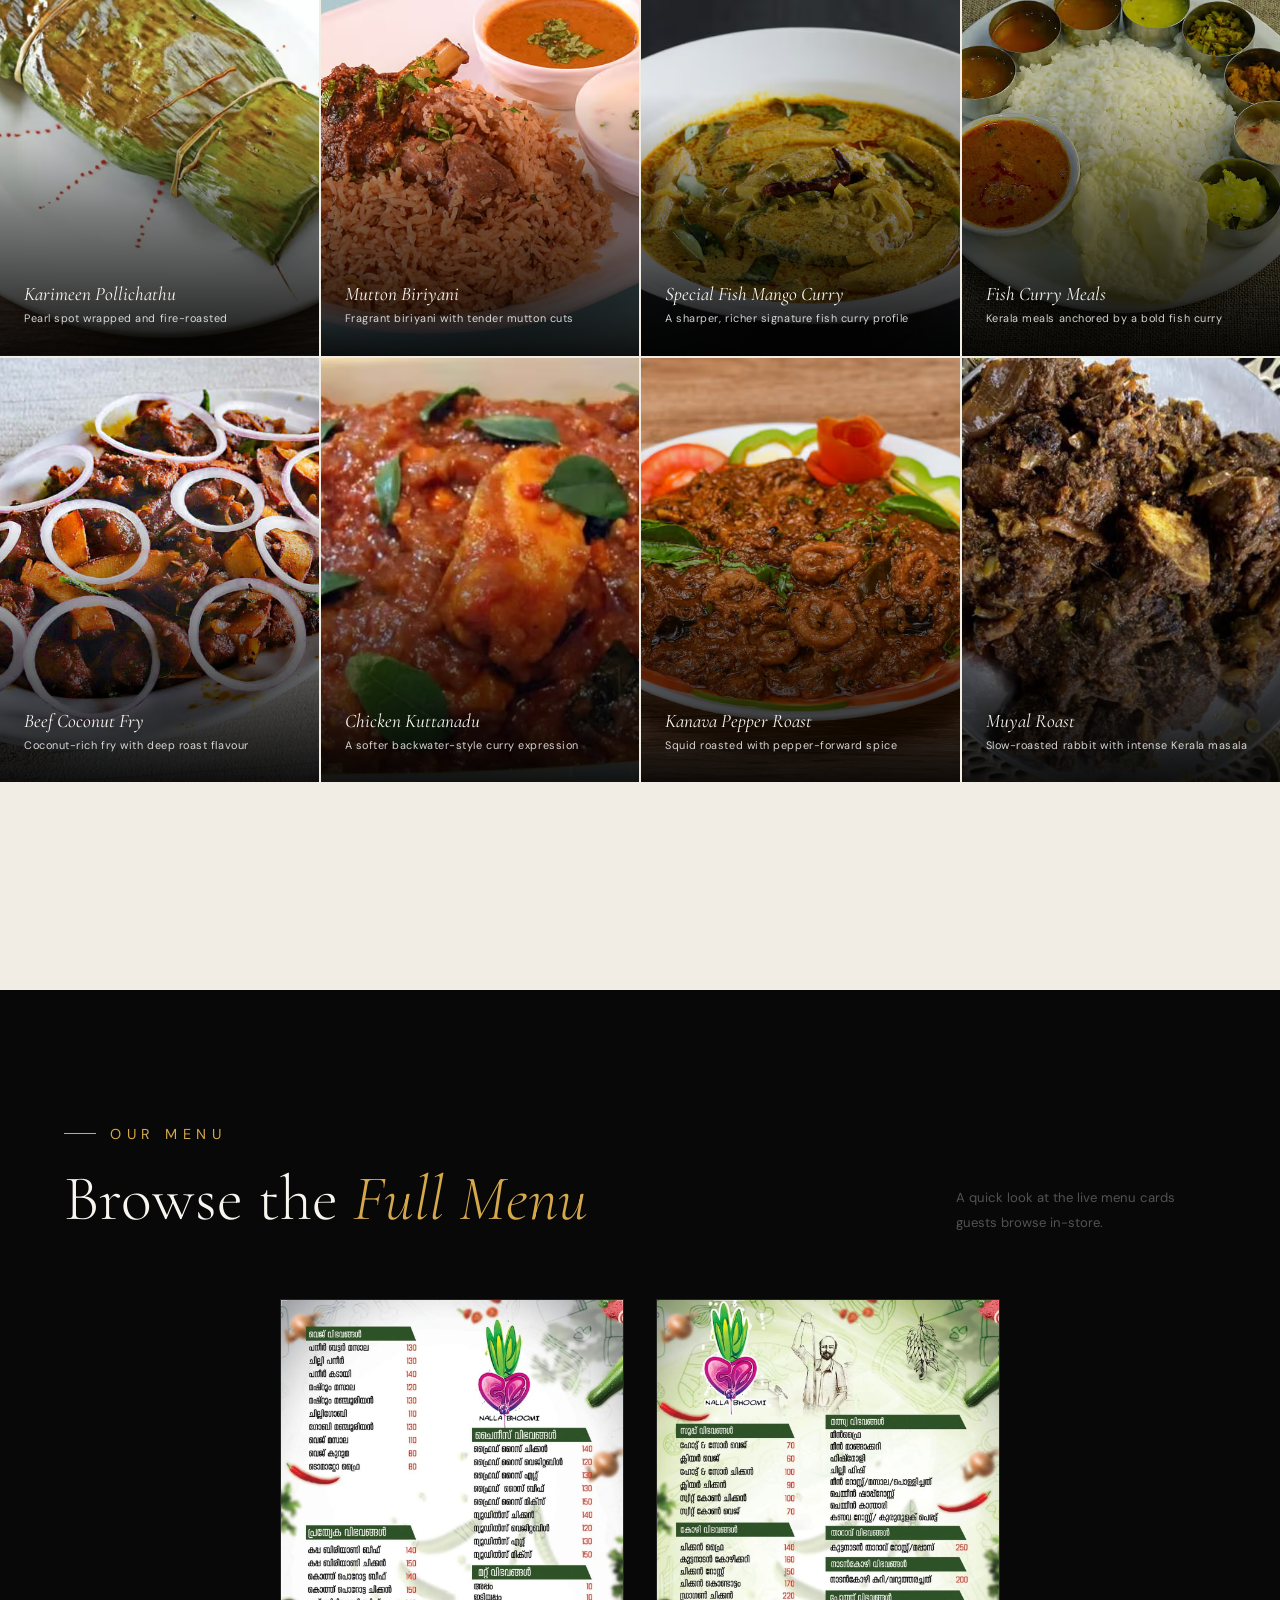
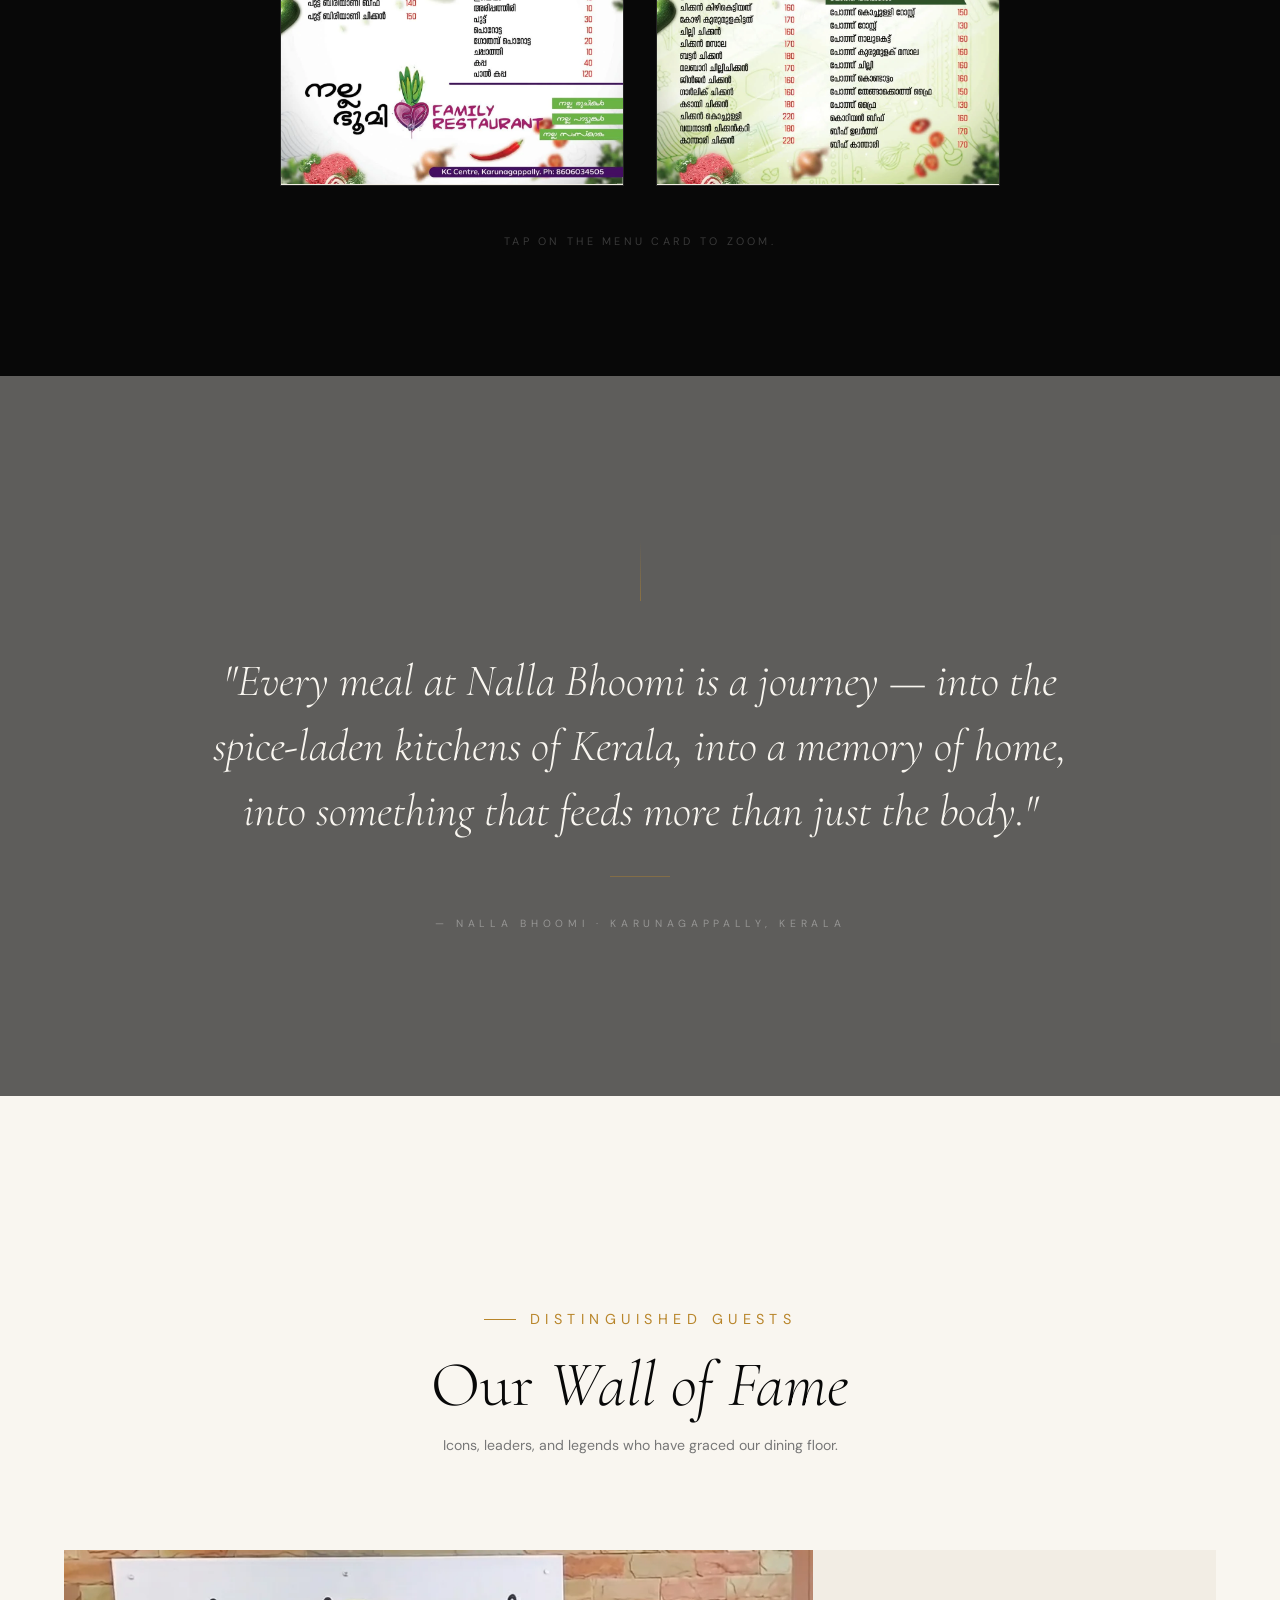
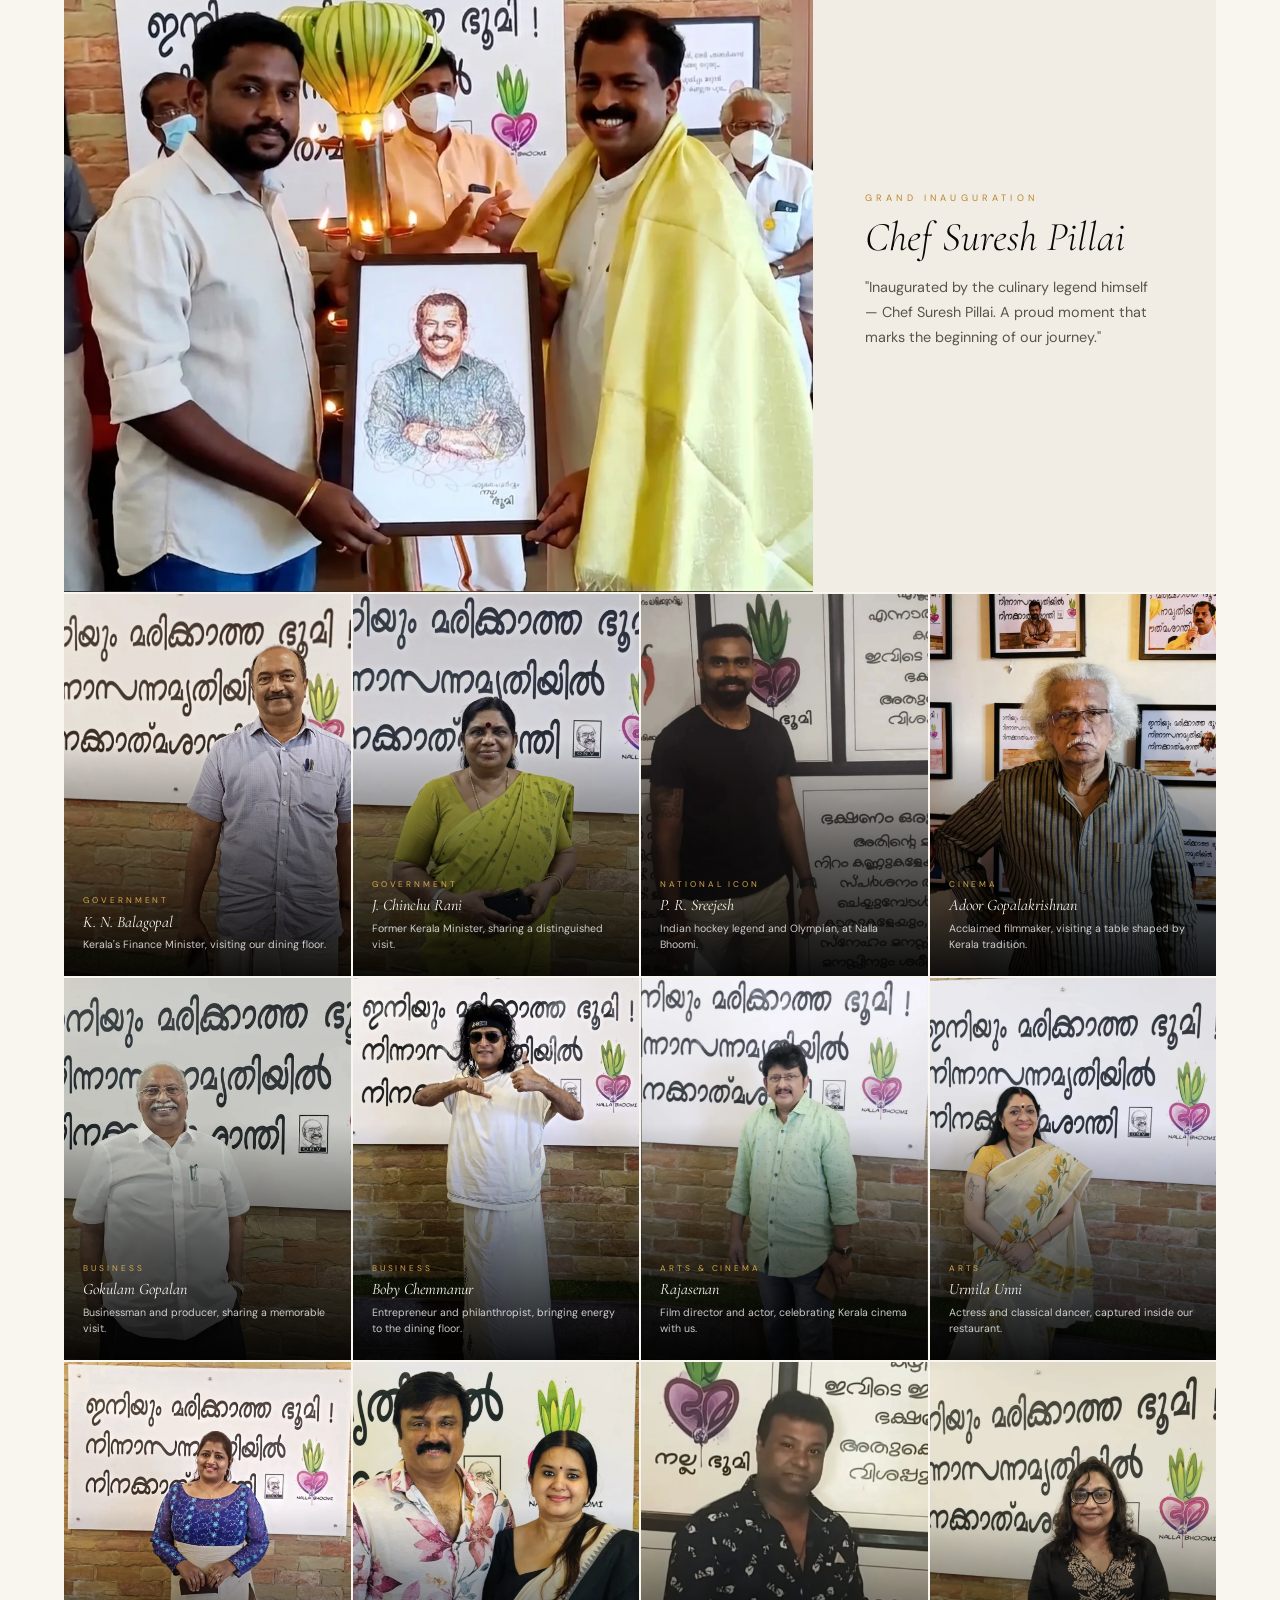
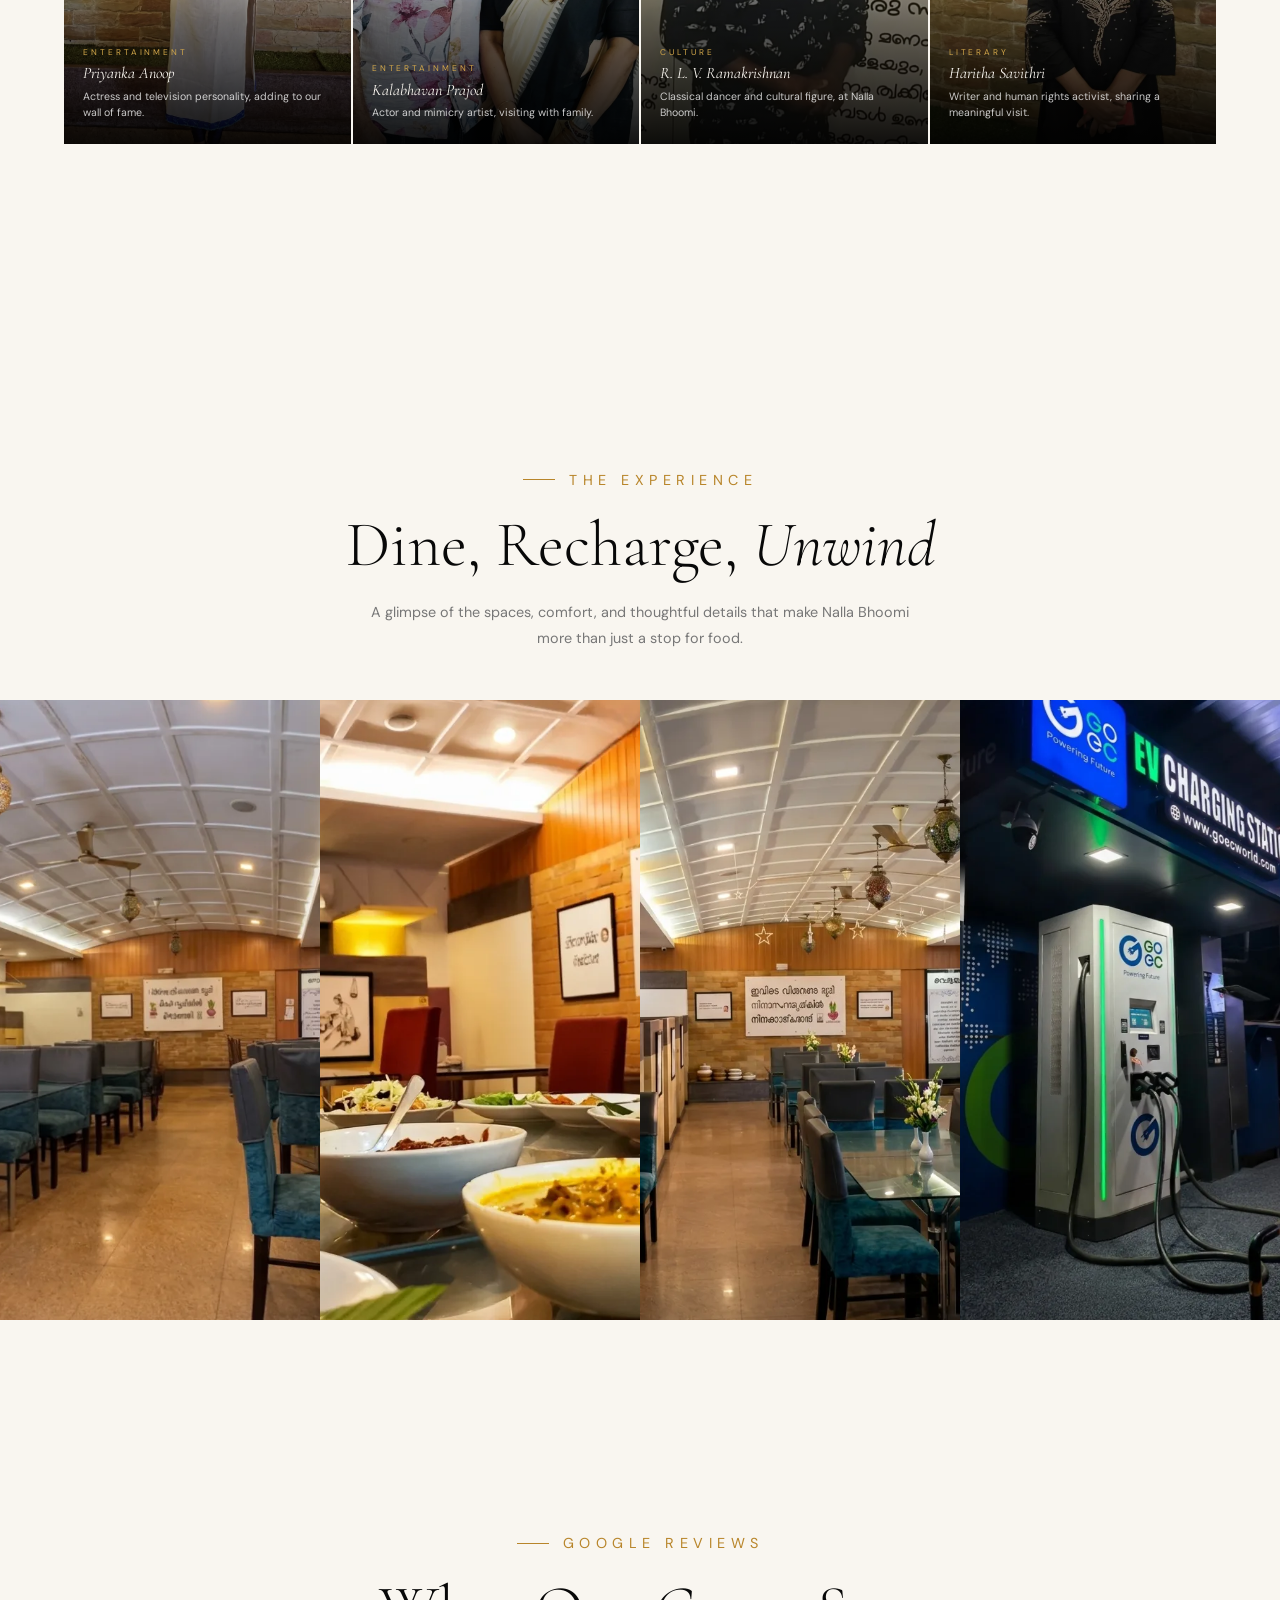
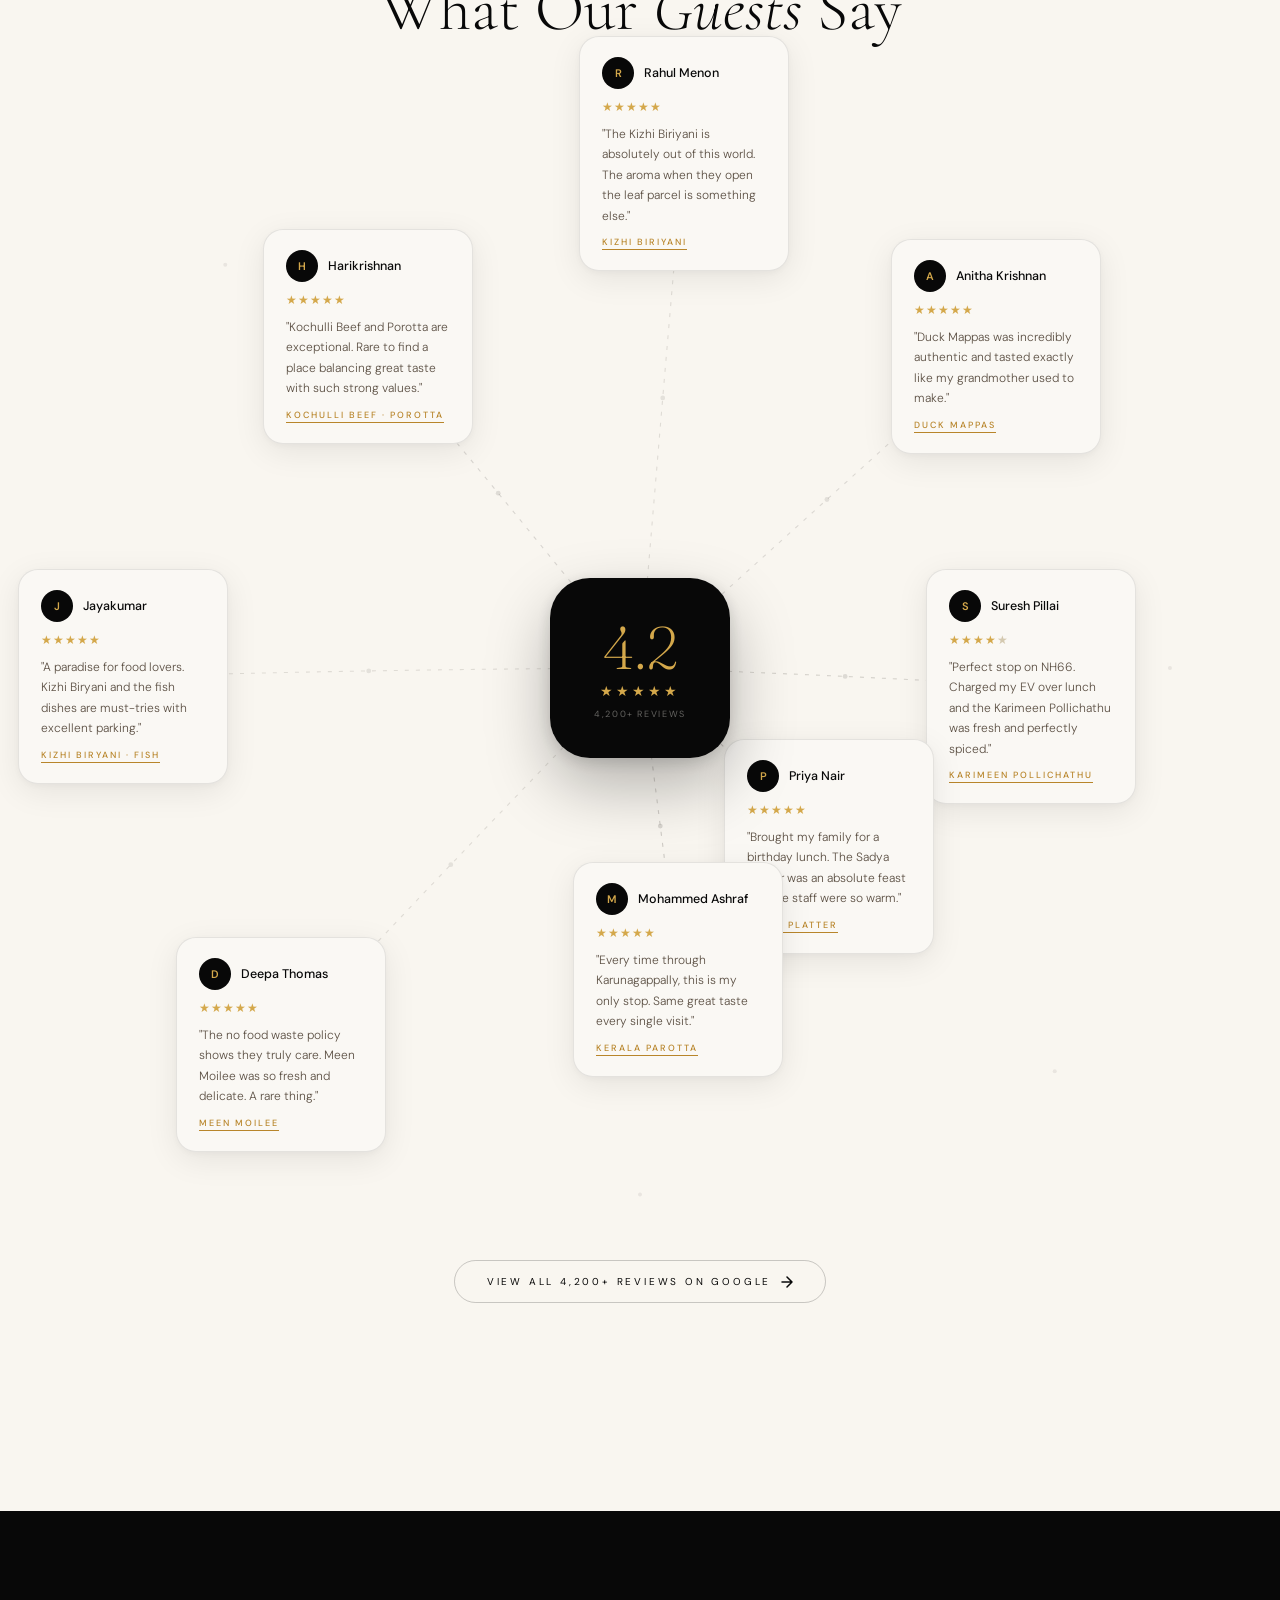
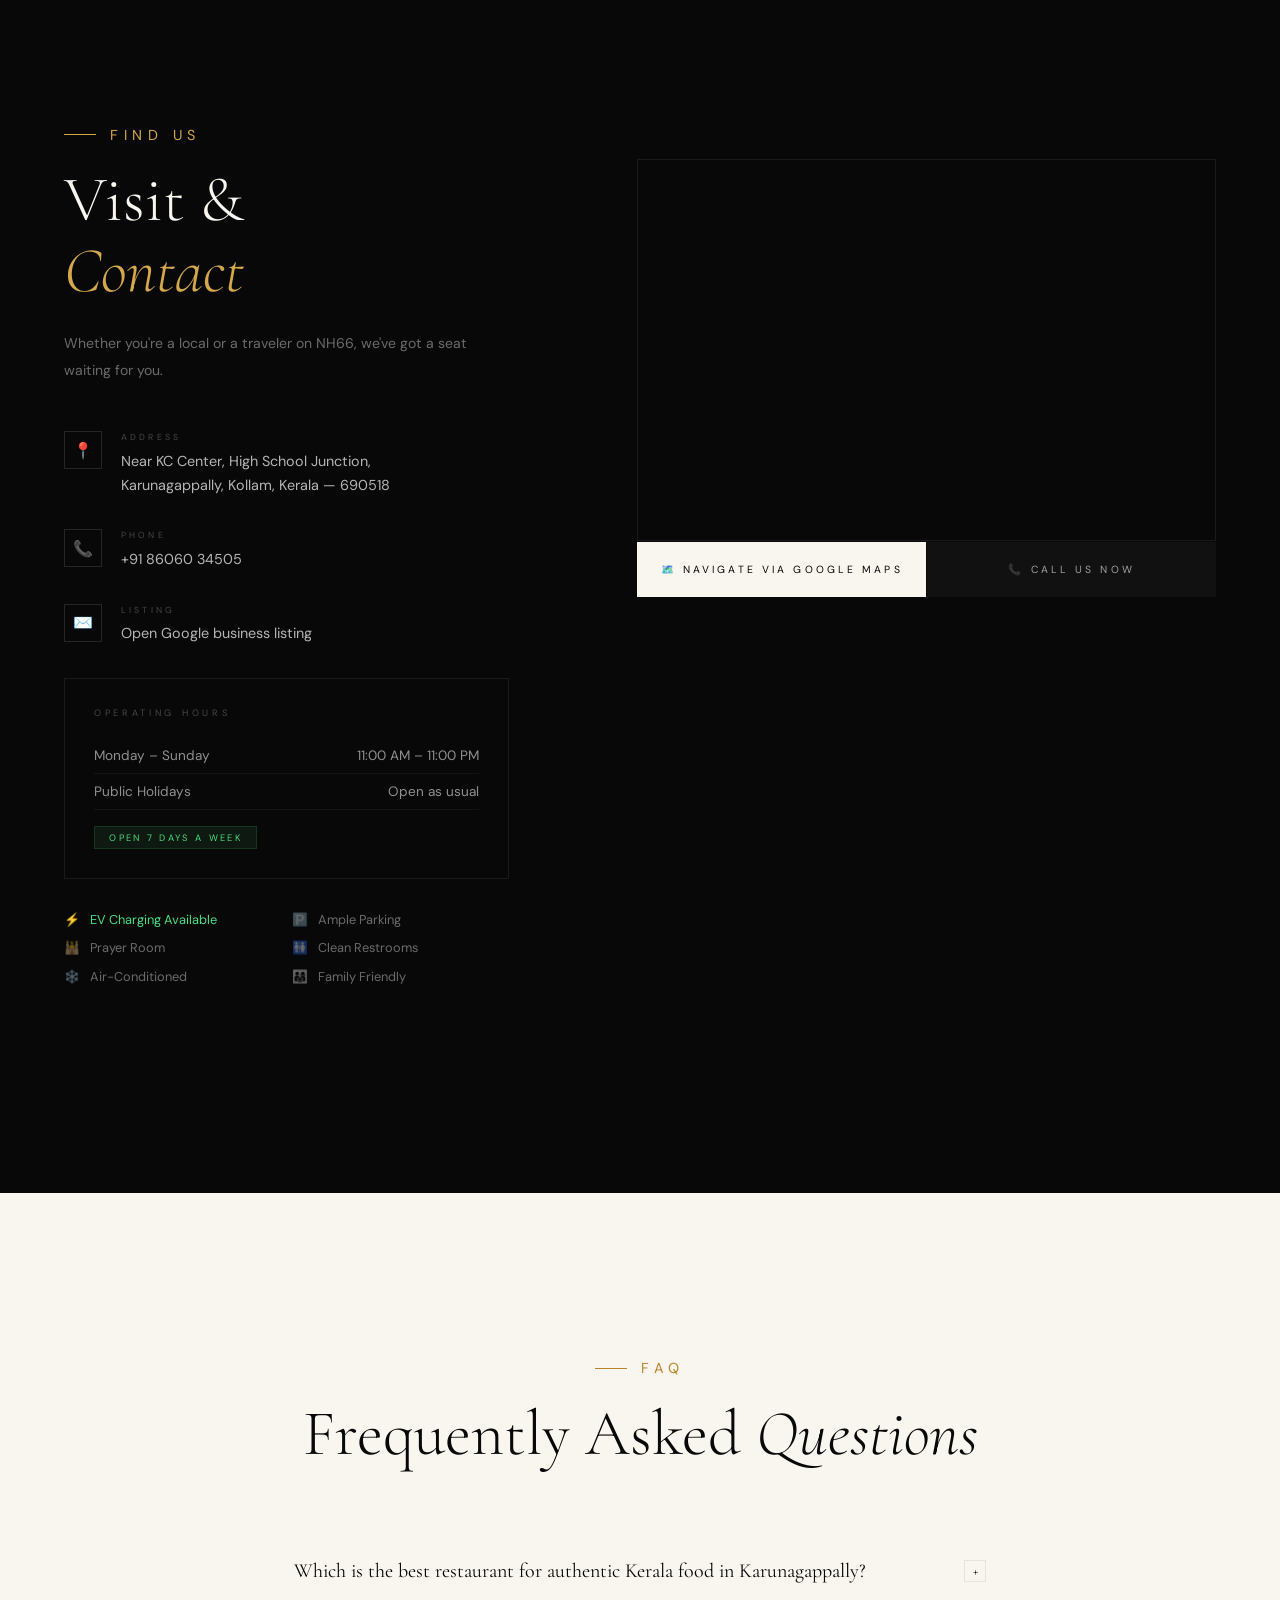
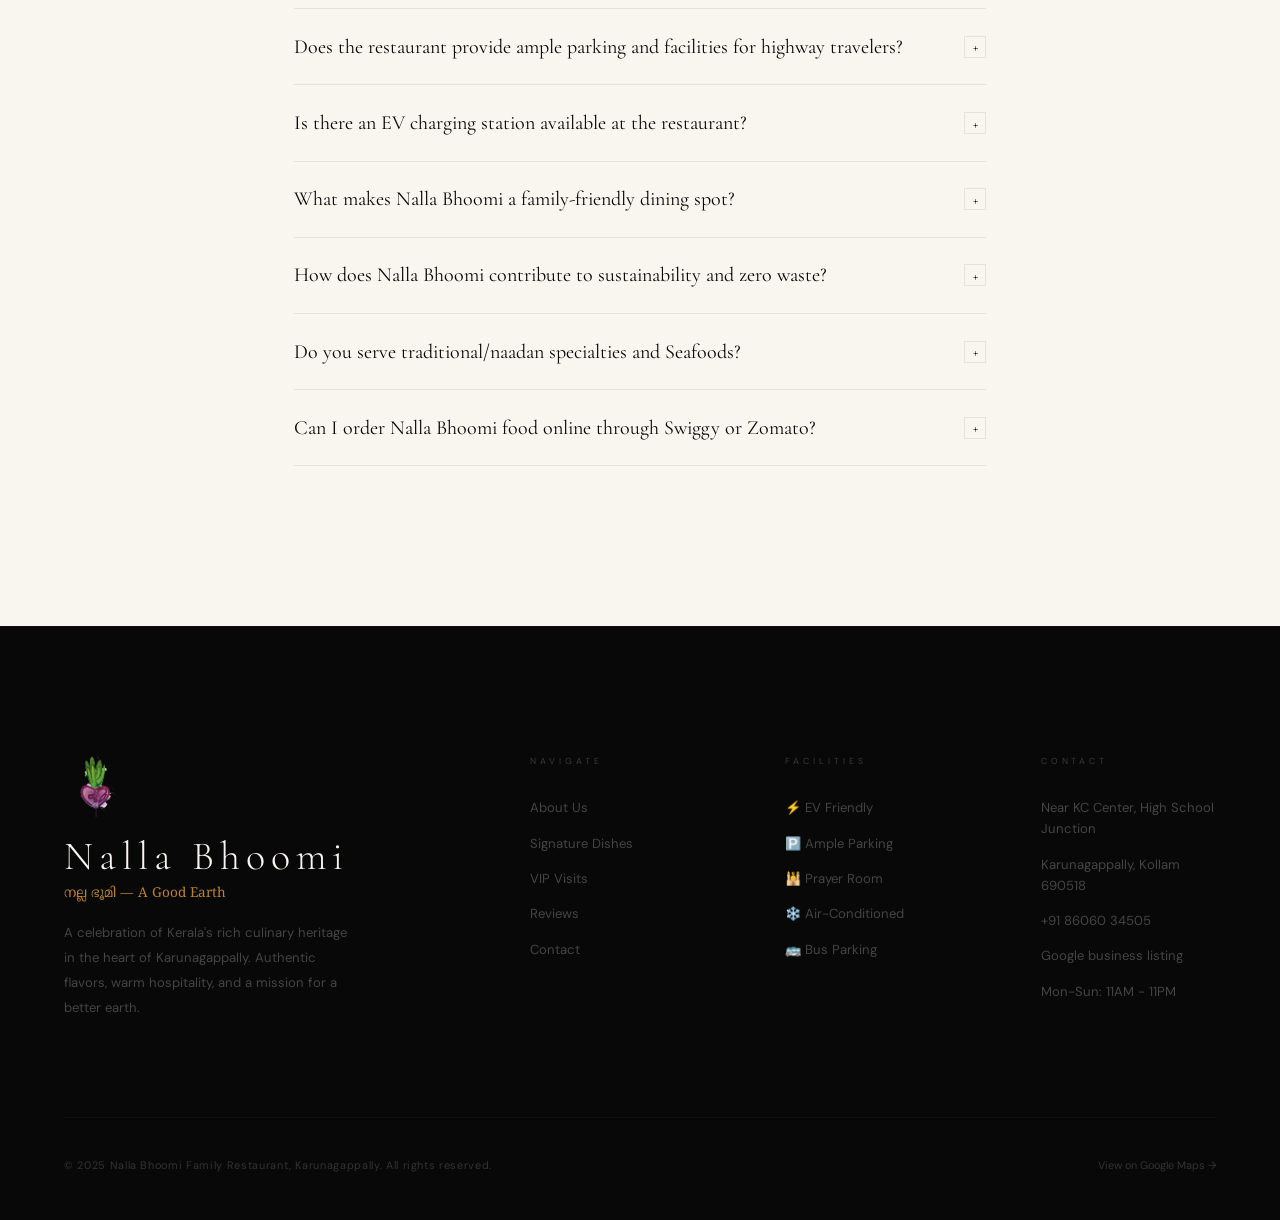
==== commit fabf9275: "Add SEO tracking tag" ====
--- a/index.html
+++ b/index.html
@@ -1,6 +1,15 @@
 <!DOCTYPE html>
 <html lang="en">
 <head>
+  <!-- Google tag (gtag.js) -->
+<script async src="https://www.googletagmanager.com/gtag/js?id=G-DG440TGRTB"></script>
+<script>
+  window.dataLayer = window.dataLayer || [];
+  function gtag(){dataLayer.push(arguments);}
+  gtag('js', new Date());
+
+  gtag('config', 'G-DG440TGRTB');
+</script>
 <meta charset="UTF-8">
 <meta name="viewport" content="width=device-width, initial-scale=1.0">
 <title>Nalla Bhoomi Family Restaurant Karunagappally | Best Kerala Food</title>
